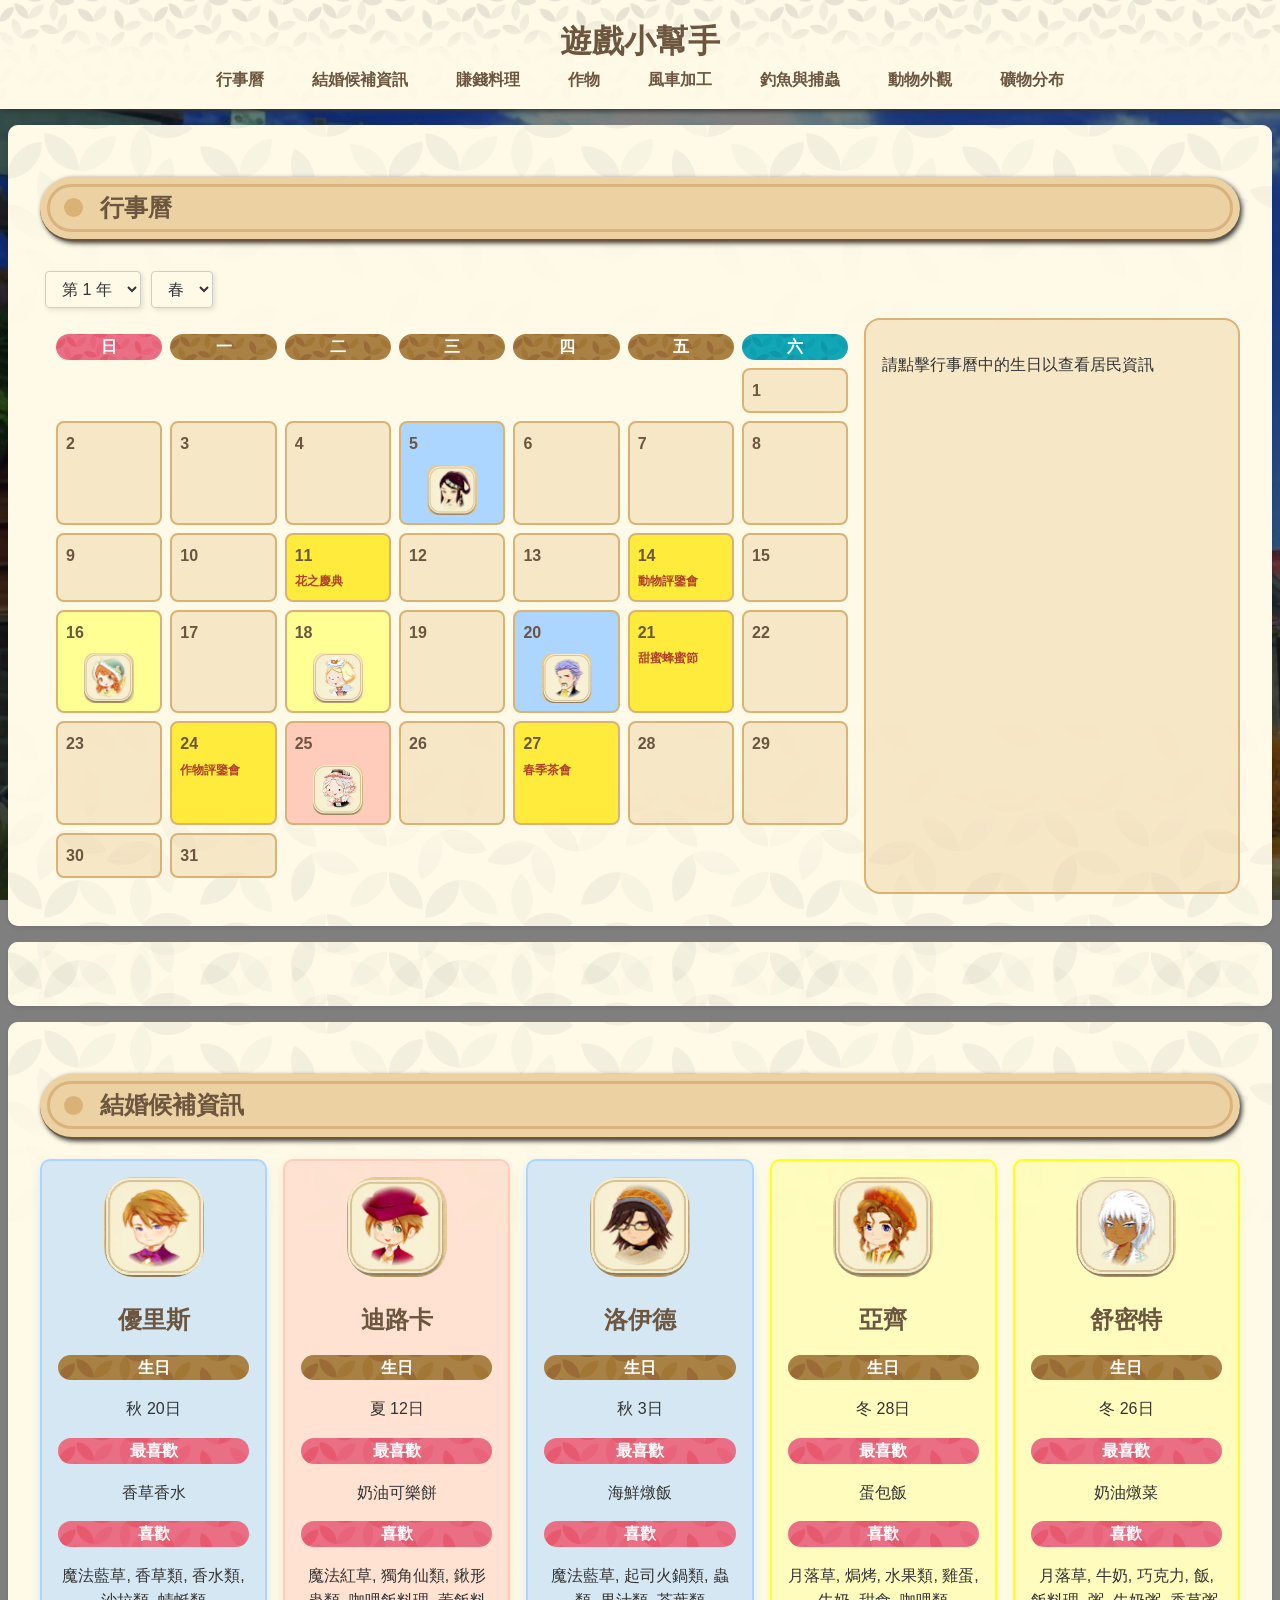
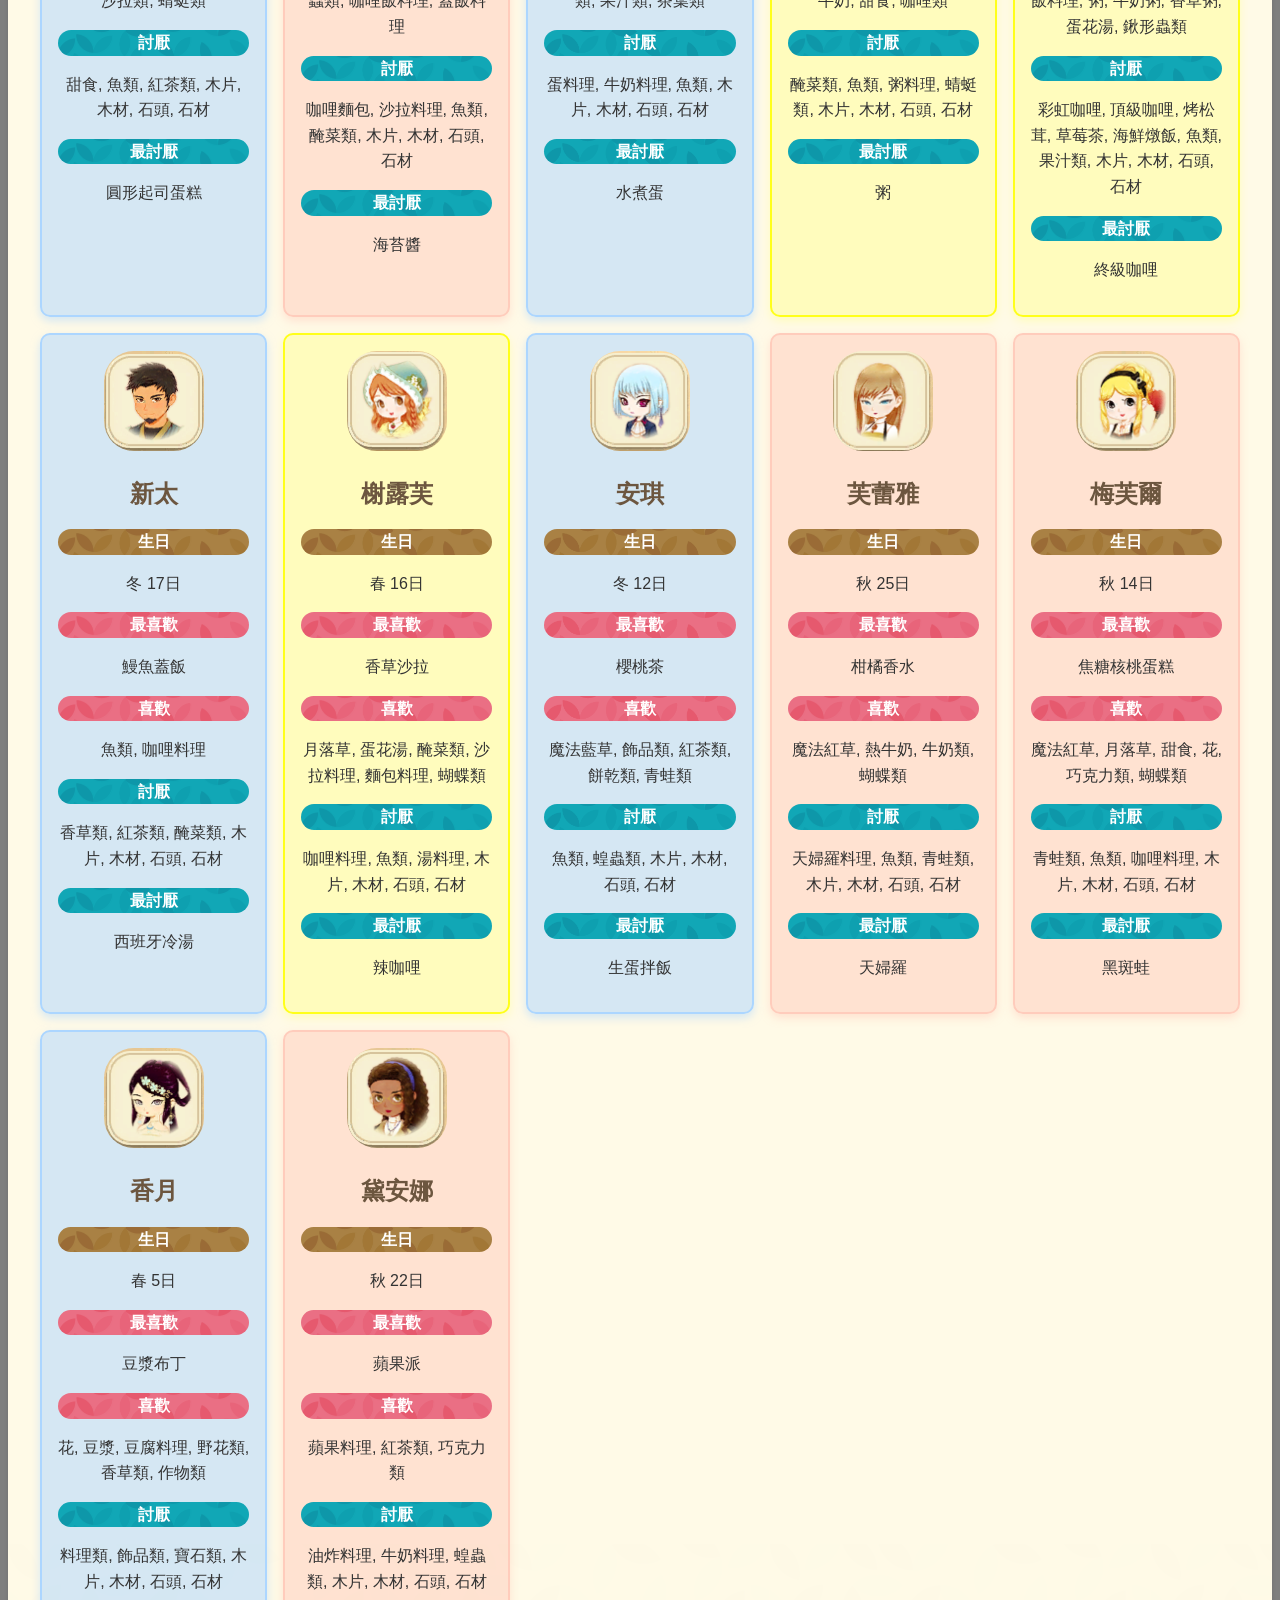
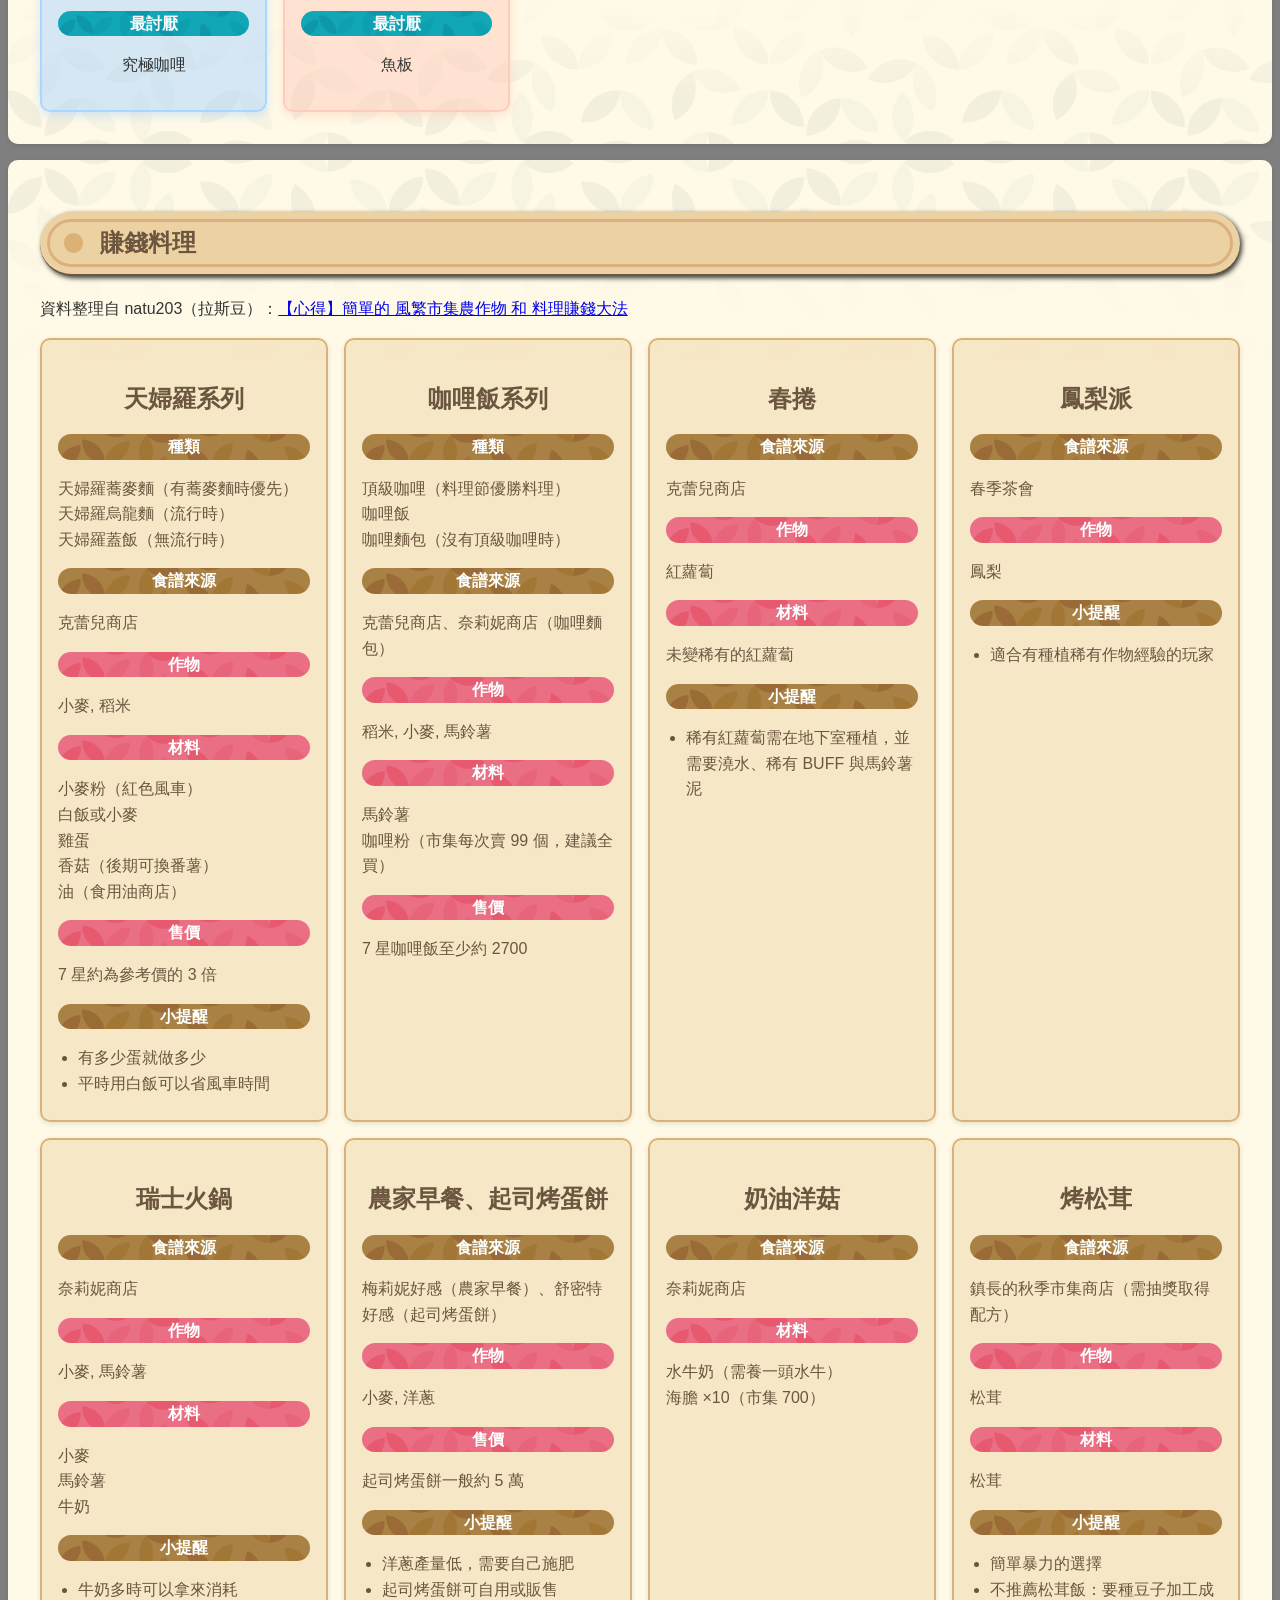
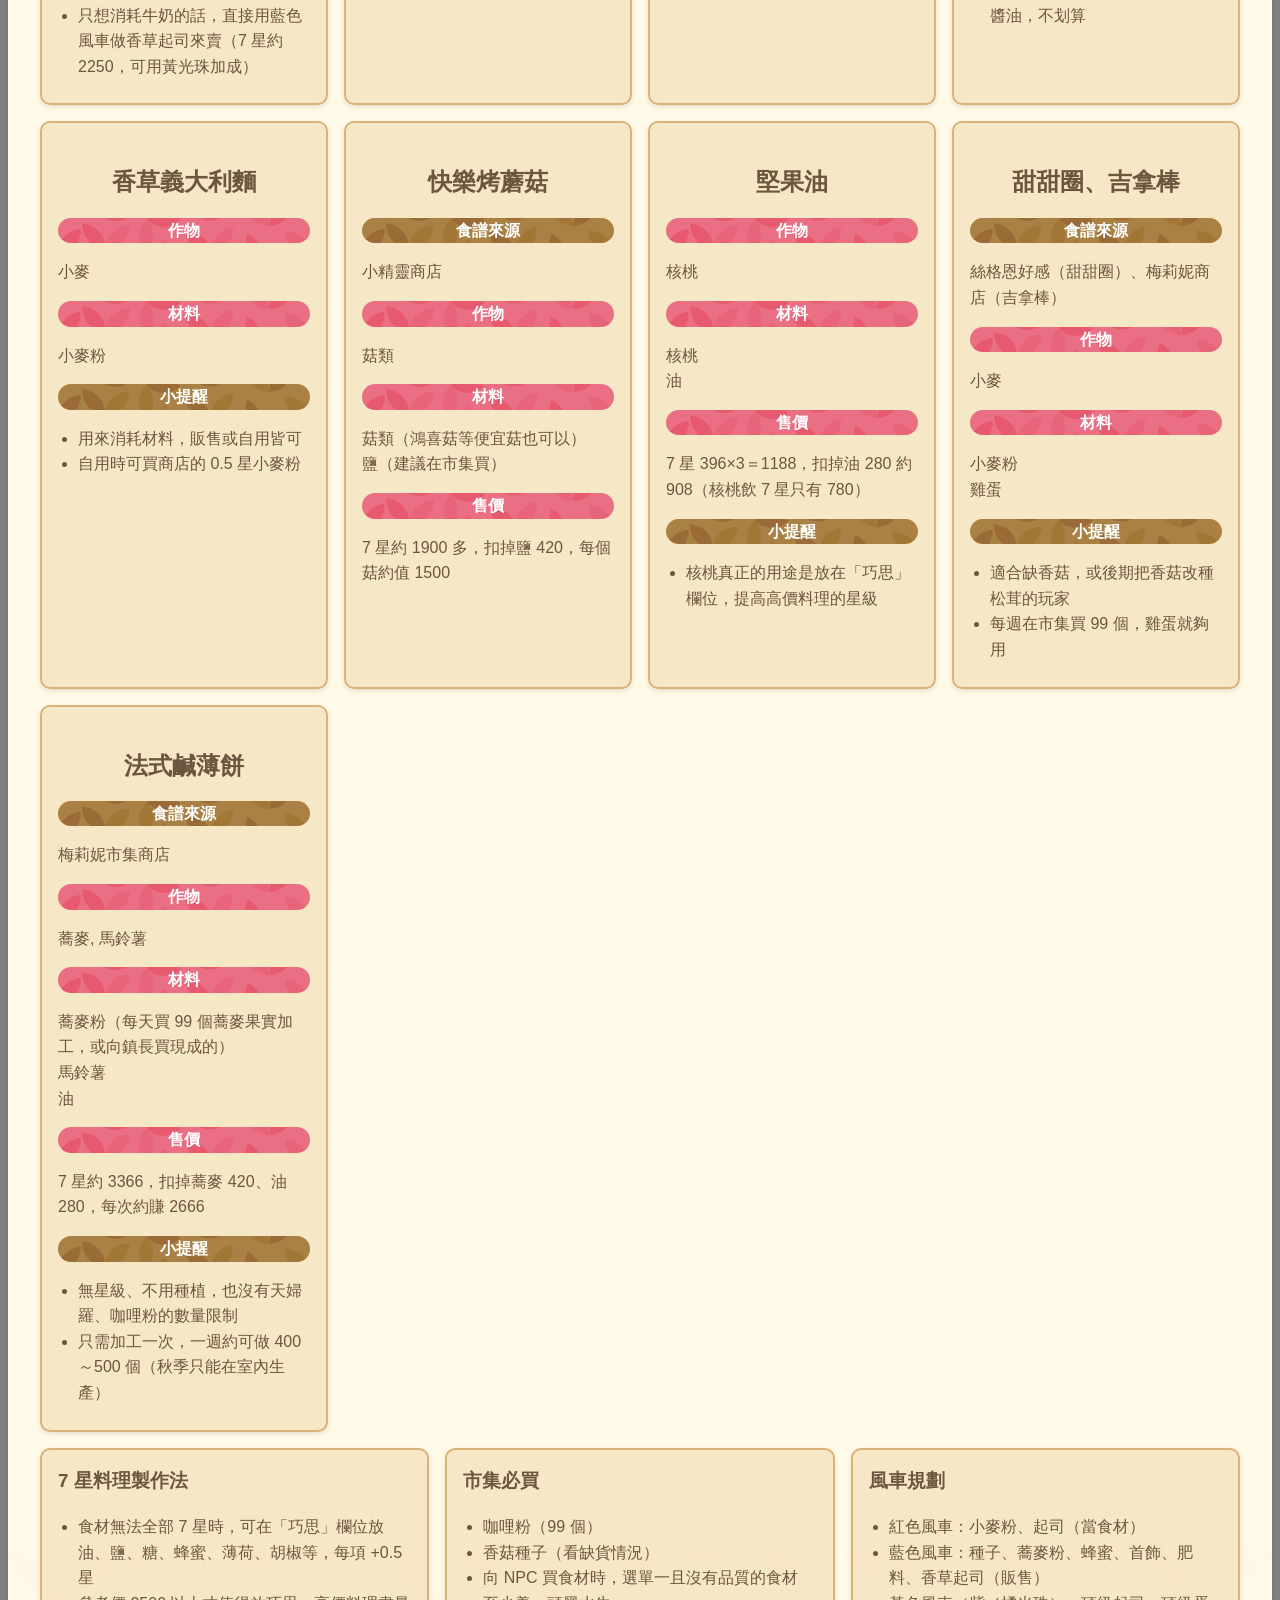
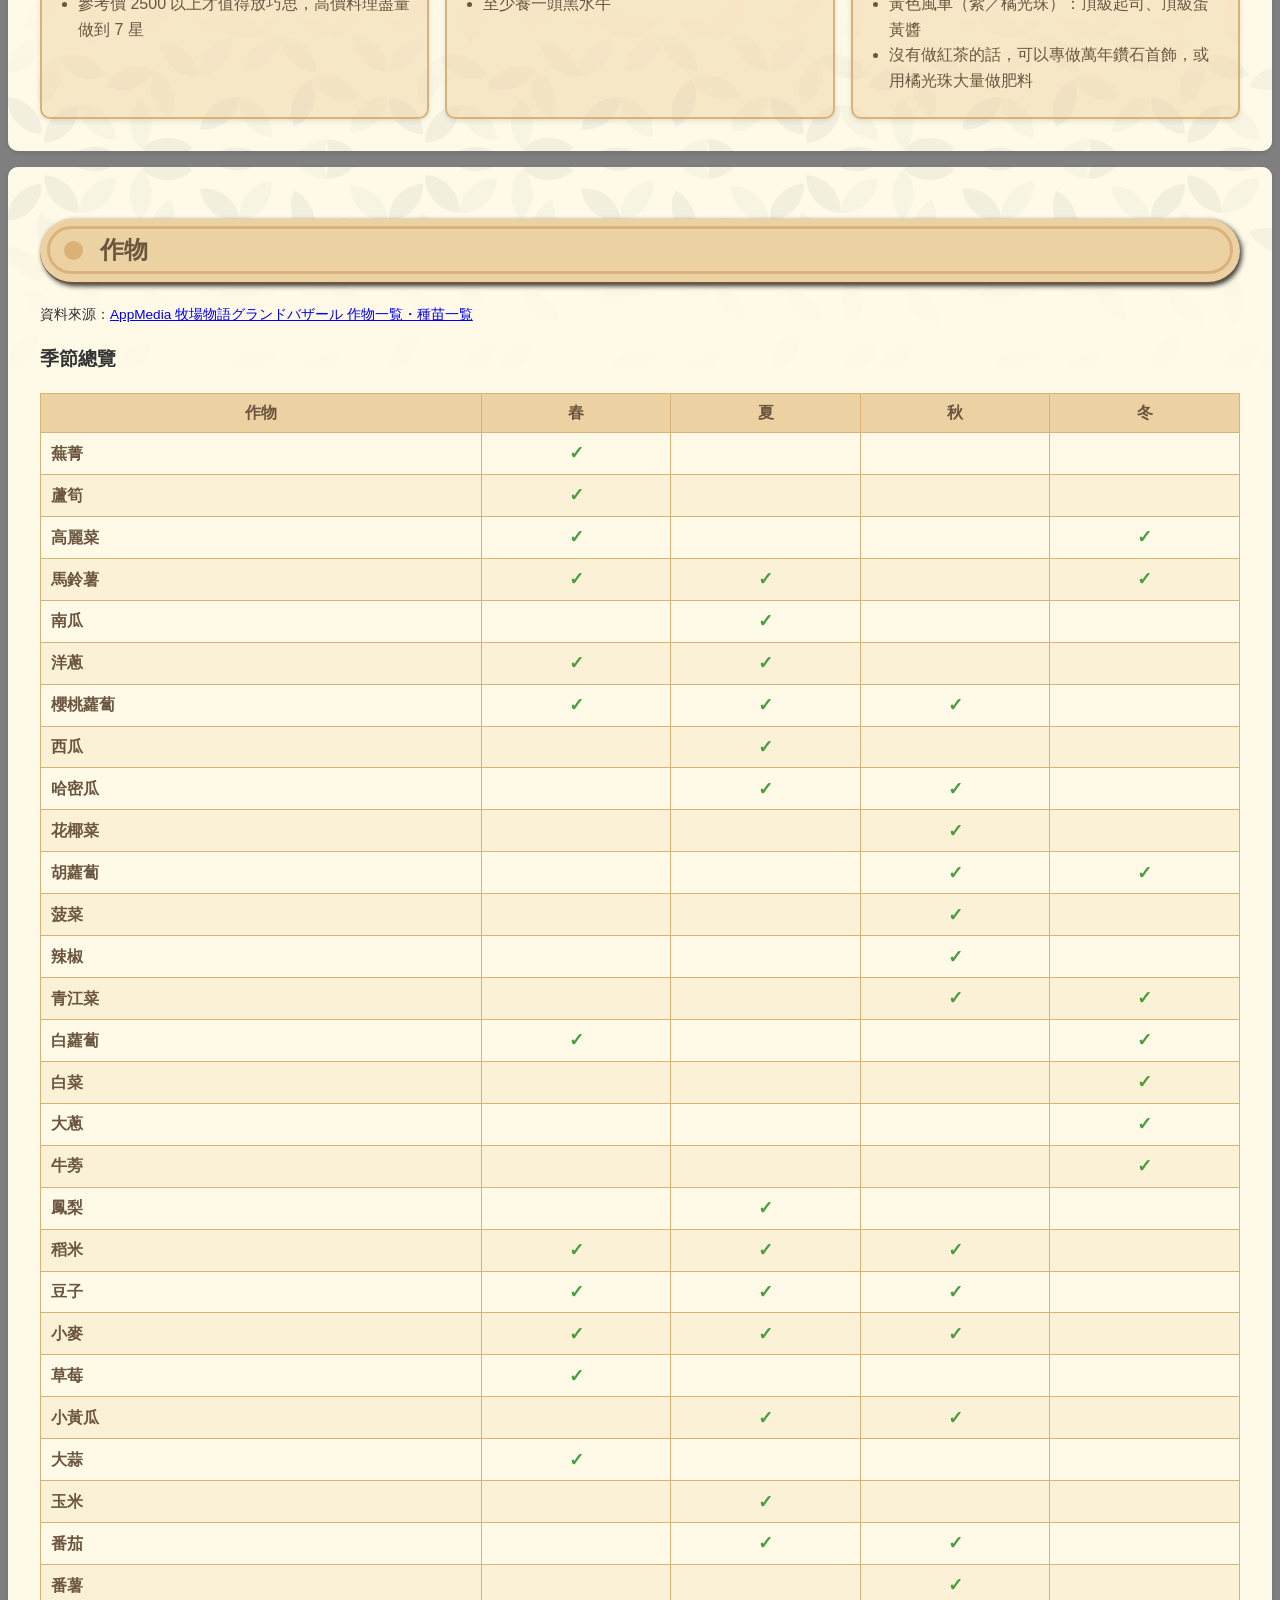
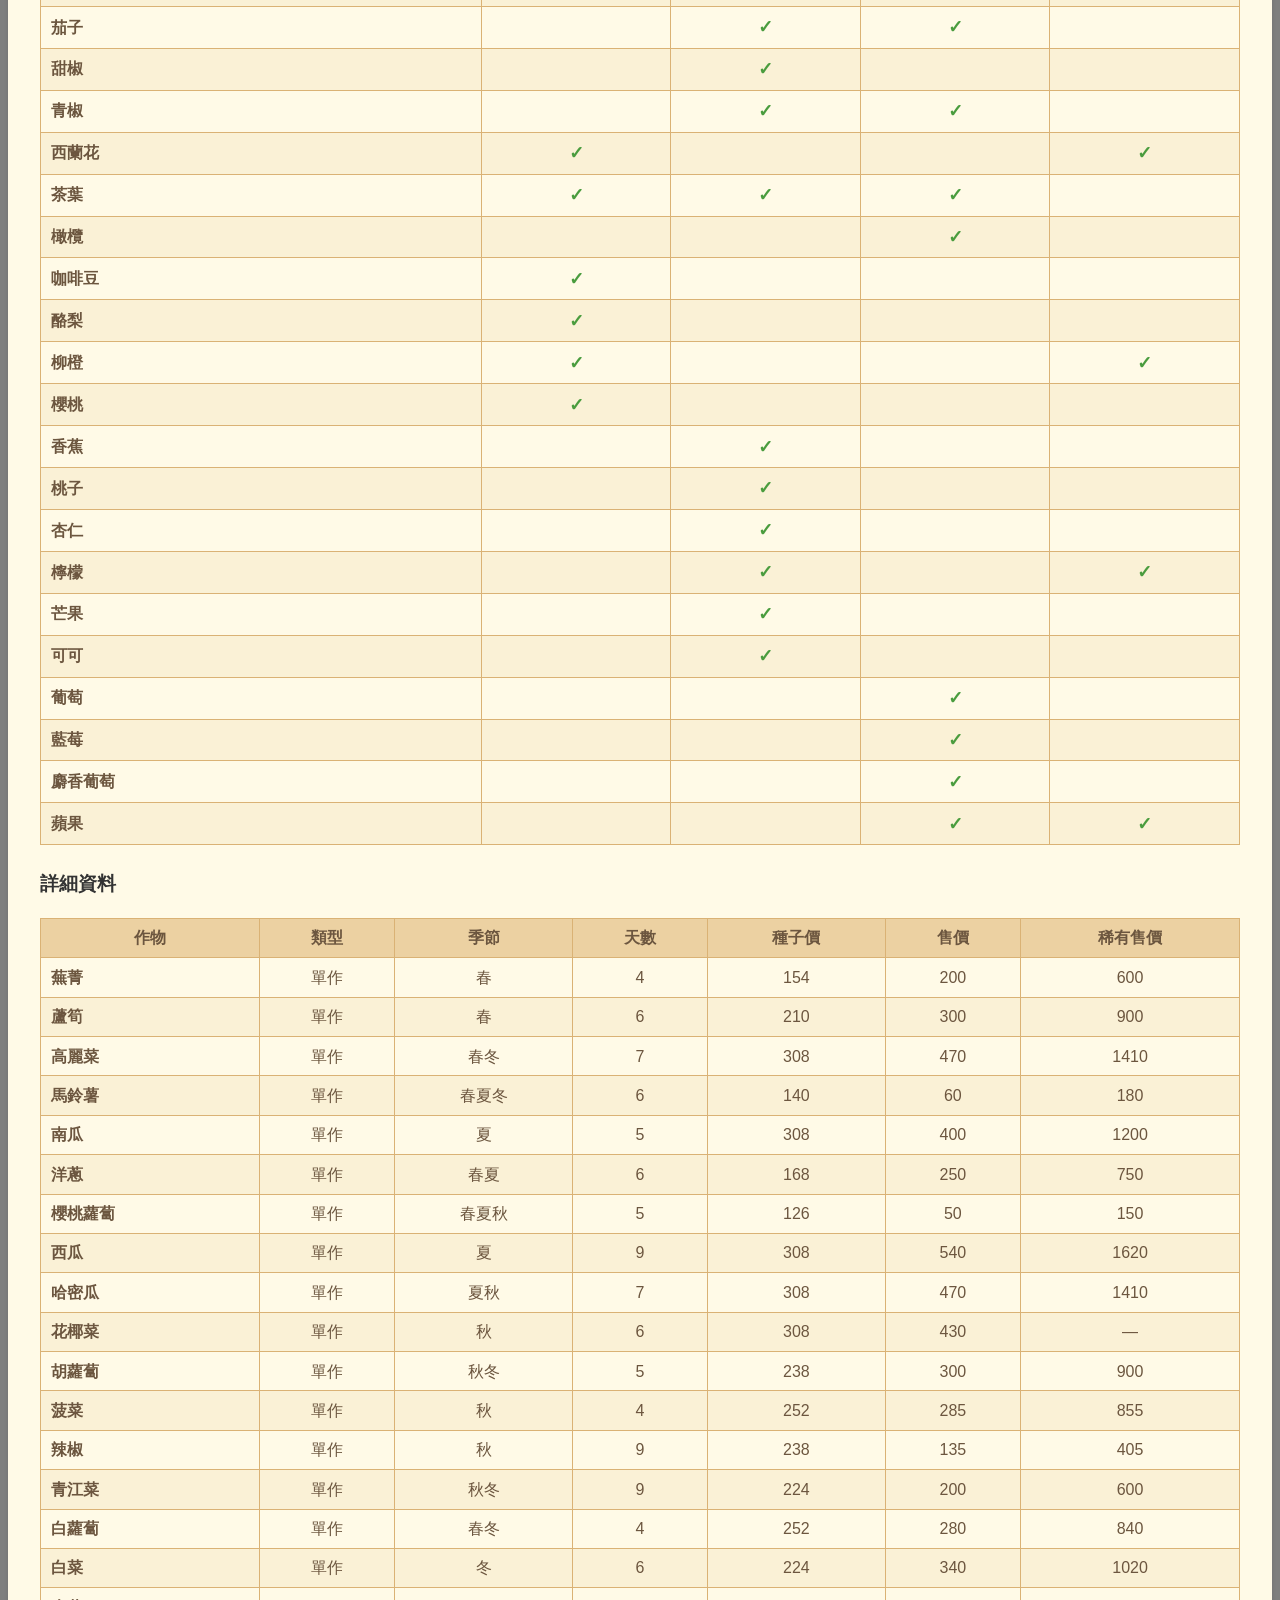
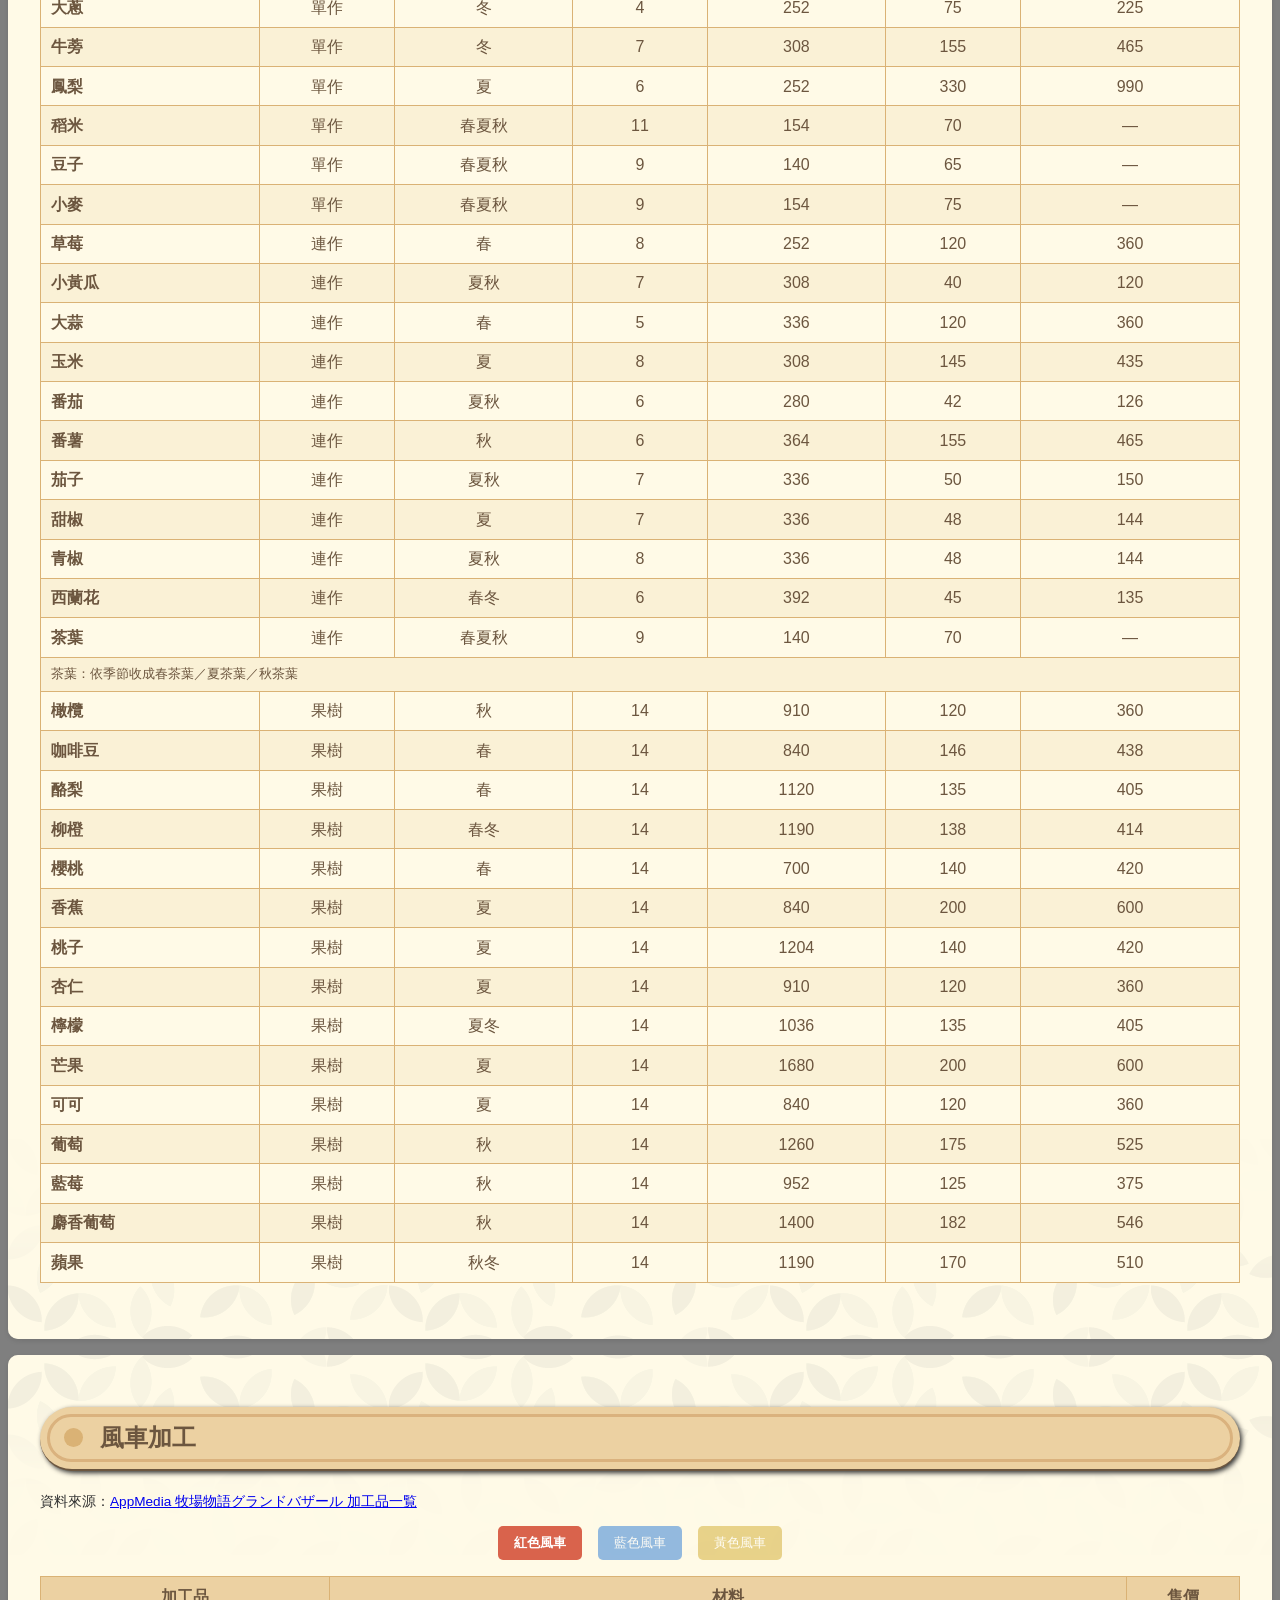
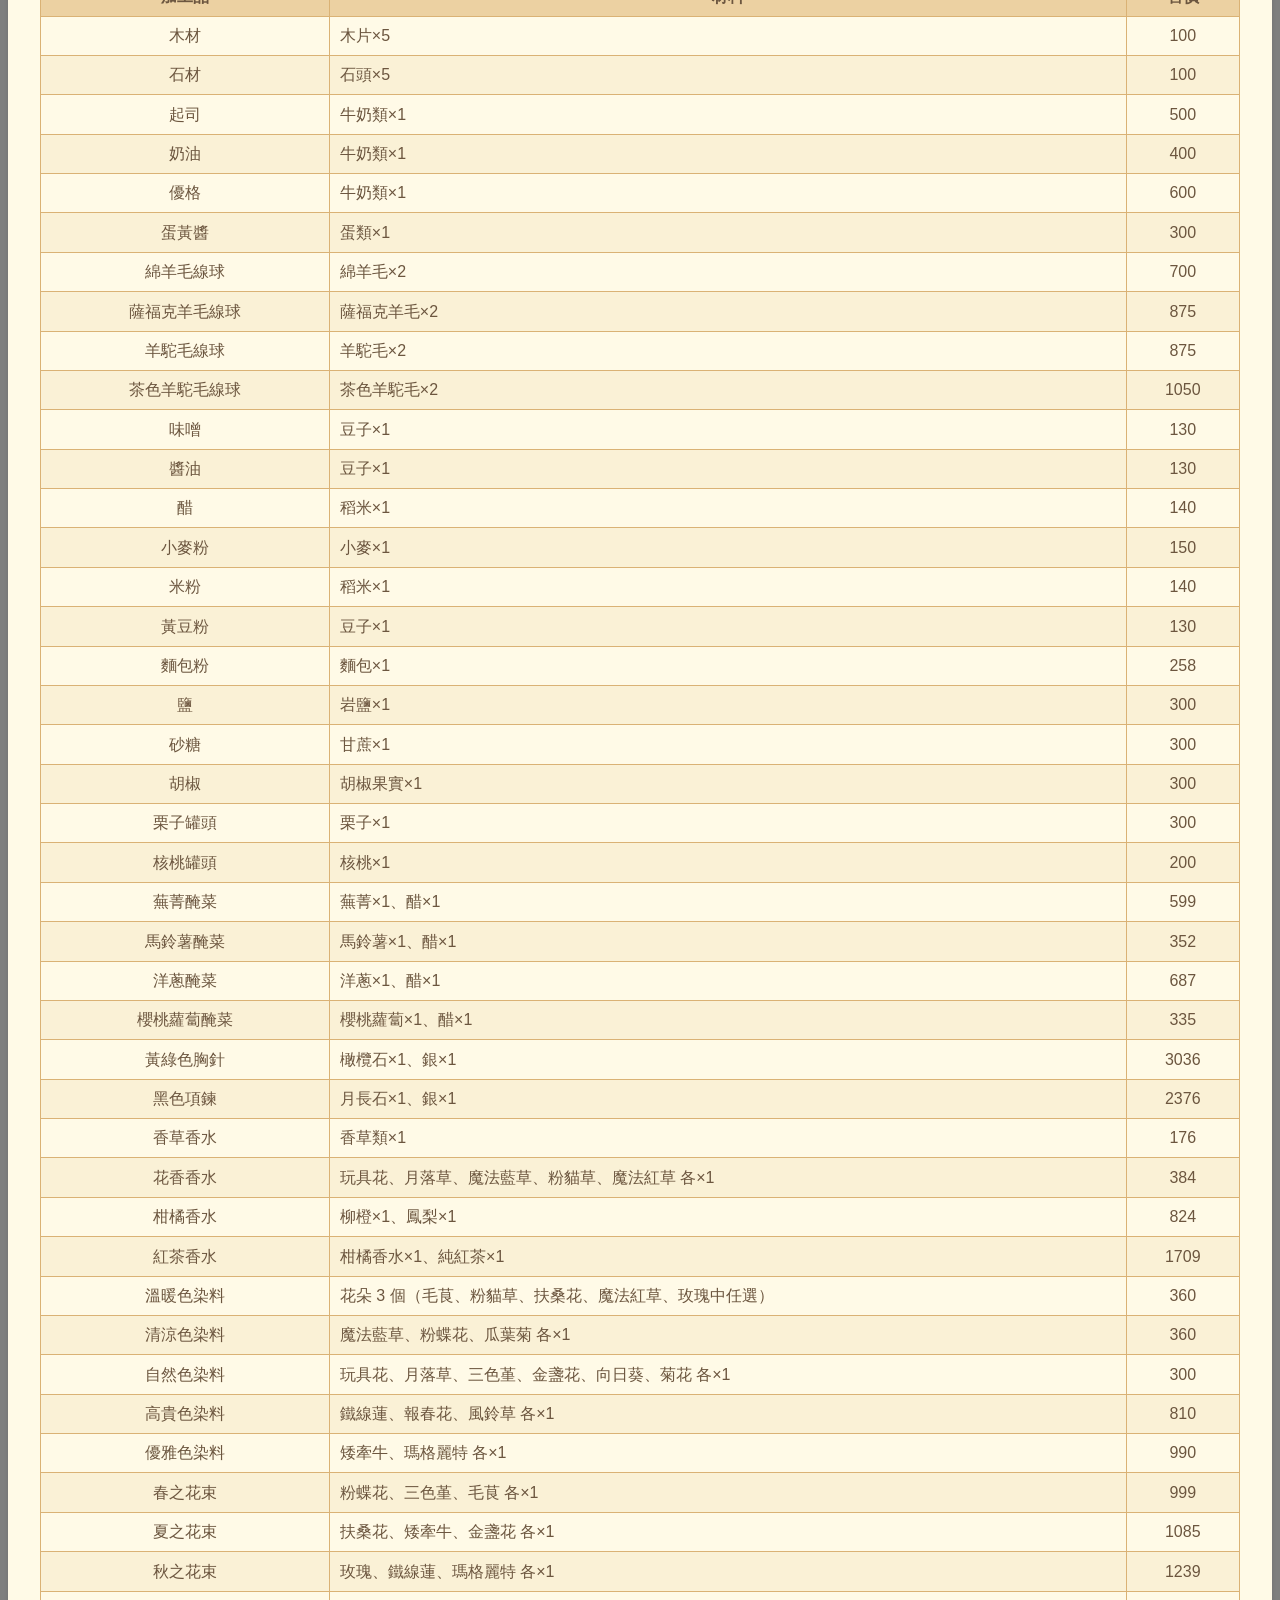
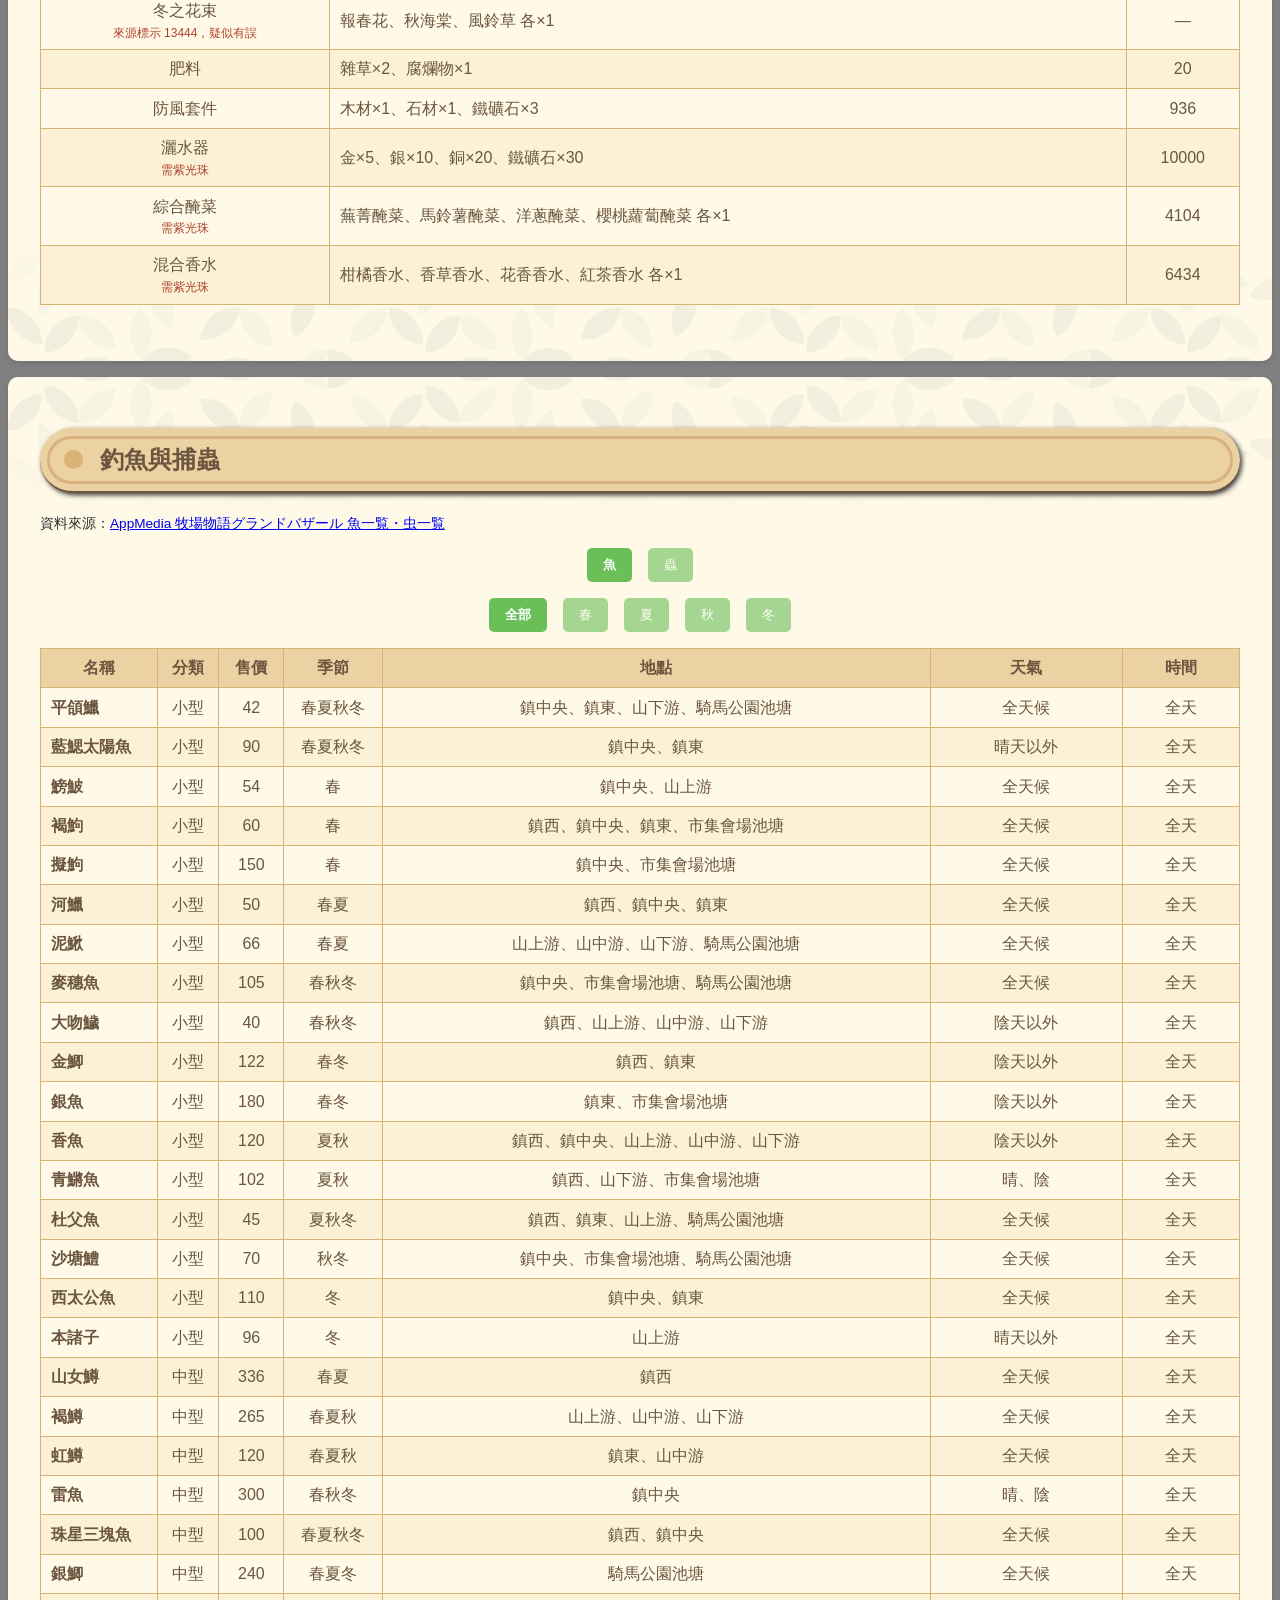
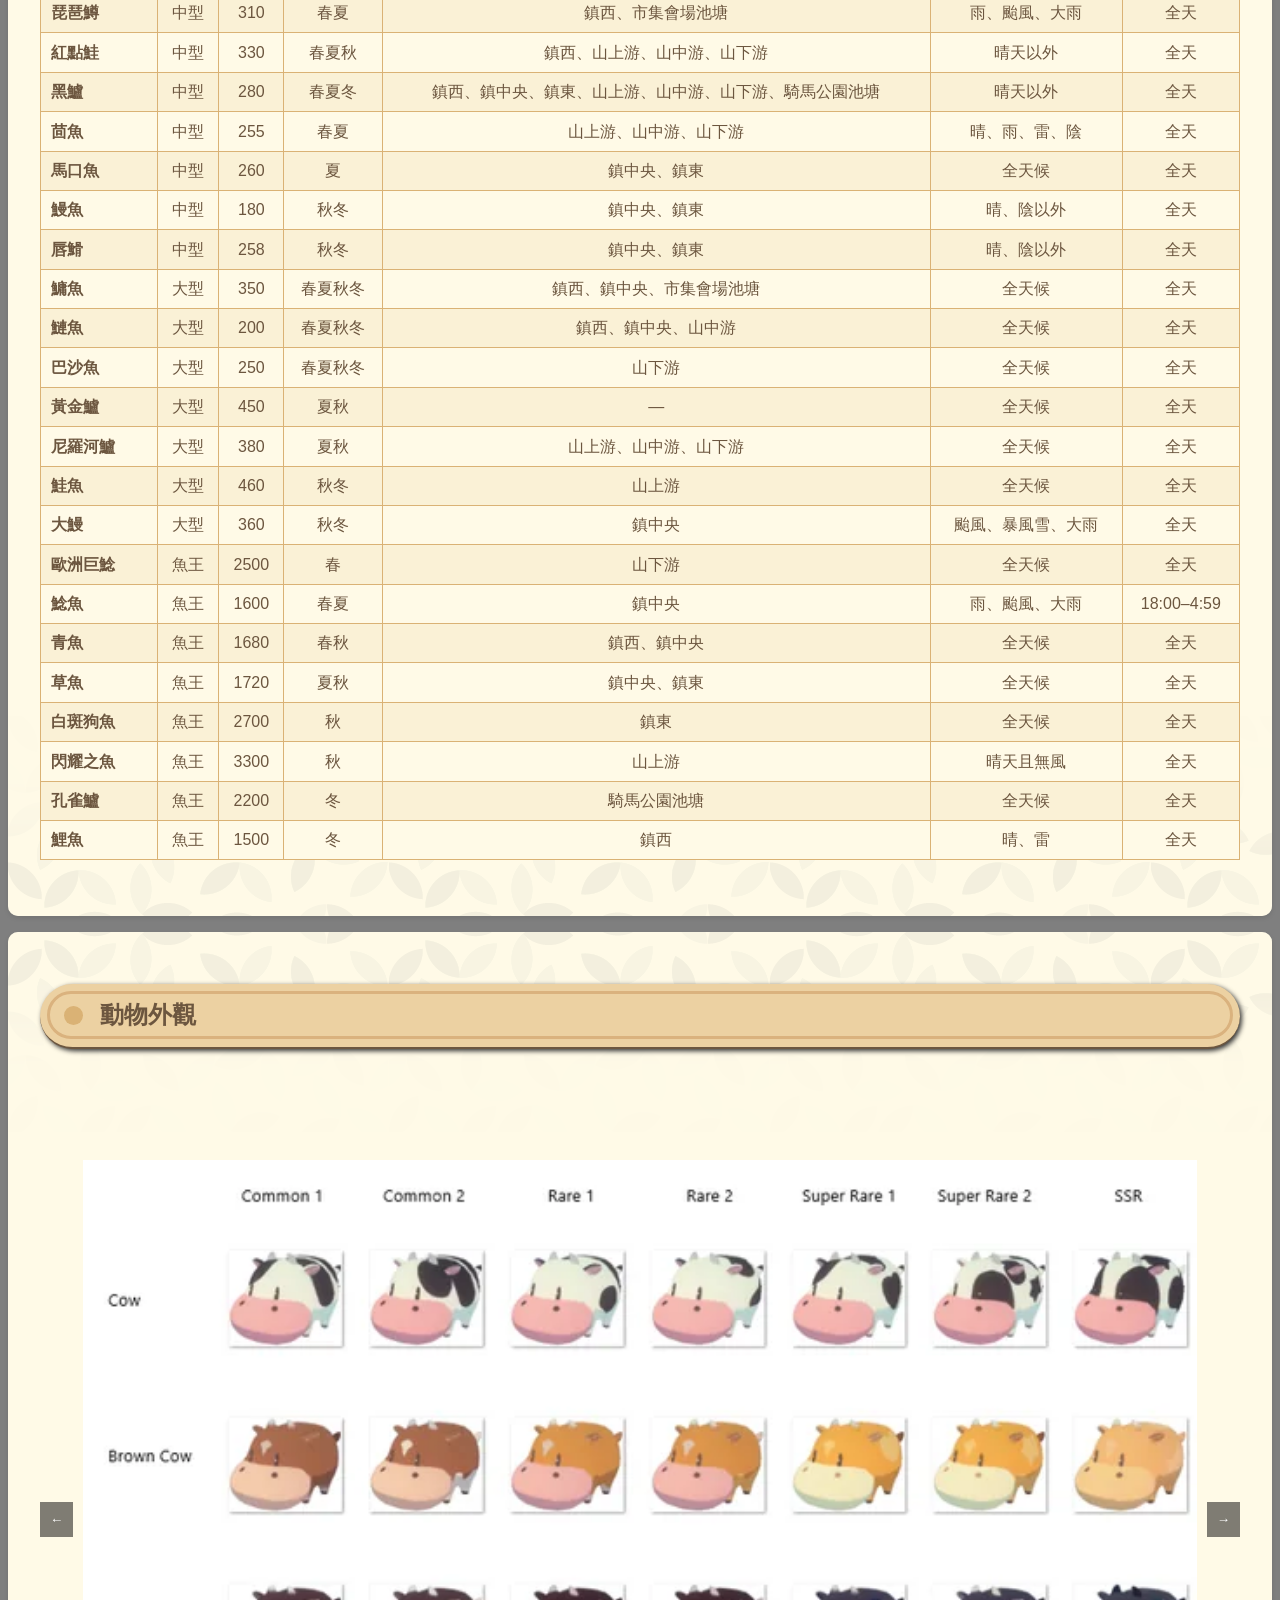
==== index.html @ c2ea420c "新增釣魚與捕蟲頁面 - 魚 45 種、蟲 47 種，列出分類、售價、季節、地點、天氣、時間與出現日限制 - 可切換魚／蟲，並依季節篩選，選擇會記在 localStorage - 蟲的分類對應居民喜好用" ====
<!DOCTYPE html>
<html lang="en">

<head>
    <meta charset="UTF-8">
    <meta name="viewport" content="width=device-width, initial-scale=1.0">
    <title>遊戲小幫手</title>
    <link rel="stylesheet" href="styles.css">
    <link rel="icon" type="image/png" href="images/icon.png">
    <link rel=" apple-touch-icon" href="images/icon.png">
    <link rel="apple-touch-icon" sizes="180x180" href="images/icon.png">
</head>

<body>
    <header>
        <h1>遊戲小幫手</h1>
        <nav>
            <ul>
                <li><a href="#calendar">行事曆</a></li>
                <li><a href="#residents">結婚候補資訊</a></li>
                <li><a href="#cooking">賺錢料理</a></li>
                <li><a href="#crops">作物</a></li>
                <li><a href="#windmill">風車加工</a></li>
                <li><a href="#fishing">釣魚與捕蟲</a></li>
                <li><a href="#animals">動物外觀</a></li>
                <li><a href="#minerals">礦物分布</a></li>
            </ul>
        </nav>
    </header>

    <main>
        <!-- 行事曆 -->
        <section>
            <div class="content" id="calendar">
                <h2>行事曆</h2>
                <div class="calendarCard" id="interactive-calendar">
                    <!-- JavaScript 生成互動式行事曆 -->
                </div>
            </div>
        </section>

        <!-- 礦物分布 -->
        <section>
            <div class="content" id="minerals">
                <h2>礦物分布</h2>
                <p>這裡的圖片來自於 予樂</p>
                <div class="tabs">
                    <button data-season="spring">春季</button>
                    <button data-season="summer">夏季</button>
                    <button data-season="fall">秋季</button>
                    <button data-season="winter">冬季</button>
                </div>
                <div id="mineral-gallery">
                    <img src="images/stone/spring_mountain.png" alt="Spring Mountain">
                    <img src="images/stone/spring_town.png" alt="Spring Town">
                </div>
            </div>
        </section>

        <!-- 結婚候補資訊 -->
        <section>
            <div class="content" id="residents">
                <h2>結婚候補資訊</h2>
                <div id="resident-cards">
                    <!-- JavaScript 生成居民卡片 -->
                </div>
            </div>
        </section>

        <!-- 賺錢料理 -->
        <section>
            <div class="content" id="cooking">
                <h2>賺錢料理</h2>
                <p id="cooking-source"></p>
                <div id="cooking-cards">
                    <!-- JavaScript 生成料理卡片 -->
                </div>
                <div id="cooking-tips">
                    <!-- JavaScript 生成製作建議 -->
                </div>
            </div>
        </section>

        <!-- 作物 -->
        <section>
            <div class="content" id="crops">
                <h2>作物</h2>
                <p class="data-source" id="crops-source"></p>
                <h3>季節總覽</h3>
                <div class="table-wrapper">
                    <table class="data-table" id="crops-overview">
                        <!-- JavaScript 生成季節總覽表 -->
                    </table>
                </div>
                <h3>詳細資料</h3>
                <div class="table-wrapper">
                    <table class="data-table" id="crops-detail">
                        <!-- JavaScript 生成作物詳細資料 -->
                    </table>
                </div>
            </div>
        </section>

        <!-- 風車加工 -->
        <section>
            <div class="content" id="windmill">
                <h2>風車加工</h2>
                <p class="data-source" id="windmill-source"></p>
                <div class="tabs" id="windmill-tabs">
                    <!-- JavaScript 生成風車切換按鈕 -->
                </div>
                <div class="table-wrapper">
                    <table class="data-table" id="windmill-table">
                        <!-- JavaScript 生成風車加工表 -->
                    </table>
                </div>
            </div>
        </section>

        <!-- 釣魚與捕蟲 -->
        <section>
            <div class="content" id="fishing">
                <h2>釣魚與捕蟲</h2>
                <p class="data-source" id="fishing-source"></p>
                <div class="tabs" id="fishing-type-tabs">
                    <button data-type="fish">魚</button>
                    <button data-type="bugs">蟲</button>
                </div>
                <div class="tabs" id="fishing-season-tabs">
                    <button data-season="">全部</button>
                    <button data-season="春">春</button>
                    <button data-season="夏">夏</button>
                    <button data-season="秋">秋</button>
                    <button data-season="冬">冬</button>
                </div>
                <div class="table-wrapper">
                    <table class="data-table" id="fishing-table">
                        <!-- JavaScript 生成魚／蟲列表 -->
                    </table>
                </div>
            </div>
        </section>

        <!-- 動物外觀 -->
        <section>
            <div class="content" id="animals">
                <h2>動物外觀</h2>

                <div class="animal-gallery-container">
                    <button class="scroll-btn left">←</button>
                    <div class="animal-gallery">
                        <img src="images/animals/animal01.png" alt="Animal 1" />
                        <img src="images/animals/animal02.png" alt="Animal 2" />
                        <img src="images/animals/animal03.png" alt="Animal 3" />
                    </div>
                    <button class="scroll-btn right">→</button>
                </div>
            </div>
        </section>


    </main>

    <footer>
        <p>© 2025 牧場物語 風之市集</p>
    </footer>

    <script src="scripts.js"></script>
</body>

</html>
---- styles.css ----
/* 基本樣式 */
body {
  font-family: "Arial", sans-serif;
  margin: 0;
  padding: 0;
  background: url("images/background/backgroud.jpg") no-repeat center center
    fixed;
  background-size: cover;
  position: relative;
  color: #333;
  line-height: 1.6;
}

body::before {
  content: "";
  position: absolute;
  top: 0;
  left: 0;
  width: 100%;
  height: 100%;
  background-color: rgba(0, 0, 0, 0.5); /* Semi-transparent black overlay */
  z-index: -1;
}

header {
  position: sticky;
  top: 0;
  background-color: #ecd1a2;
  color: #fff;
  padding: 1rem 0;
  text-align: center;
  box-shadow: 0 2px 5px rgba(0, 0, 0, 0.1);
  z-index: 1000;
  box-shadow: #333 2px 2px 5px;
  background-image: url("images/background/section_background.png");
  background-size: contain;
}

header h1 {
  margin: 0;
  font-size: 2rem;
  color: #6c563f;
}

nav ul {
  list-style: none;
  padding: 0;
  margin: 0;
  display: flex;
  justify-content: center;
  gap: 1rem;
}

nav ul li {
  display: inline;
}

nav ul li a {
  color: #6c563f;
  text-decoration: none;
  font-weight: bold;
  padding: 0.5rem 1rem;
  border-radius: 5px;
  transition: background-color 0.3s;
}

nav ul li a:hover {
  color: #fff;
  background-color: #6c563f;
}

/* 分頁樣式 */
main section {
  position: relative;
  padding: 2rem;
  margin: 1rem auto;
  max-width: 1200px;
  border-radius: 10px;
  background-color: #fffae7;
  box-shadow: 0 2px 5px rgba(0, 0, 0, 0.1);
  overflow: hidden;
}

main section::before,
main section::after {
  top: 0;
  left: 0;
  z-index: 0;
  height: 200px;
  width: 100%;
  content: "";
  position: absolute;
  background-image: url(images/background/section_background.png);
  background-repeat: repeat-x;
  opacity: 0.5;
}

main section::after {
  bottom: 0;
  top: auto;
  transform: scaleY(-1);
}

.content {
  position: relative;
  z-index: 20;
}

h2 {
  position: relative;
  color: #6c563f;
  border-bottom: 2px solid #6c563f;
  background-color: #ecd1a2;
  border-radius: 5em;
  padding: 0.3em 1em;
  padding-left: 2.5em;
  line-height: 2em;
  box-shadow: #333 2px 2px 5px;
}

h2::before {
  content: " ";
  position: absolute;
  top: 0.9em;
  left: 1em;
  width: 0.8em;
  height: 0.8em;
  border-radius: 50%;
  background-color: #dab275;
}

h2::after {
  top: 0.3em;
  left: 0.3em;
  bottom: 0.3em;
  right: 0.3em;
  content: "";
  position: absolute;
  border: 3px solid #dab27e;
  border-radius: 2em;
}

/* 行事曆 */
#interactive-calendar {
  flex-grow: 1;
  overflow-x: auto; /* 啟用水平滾動 */
  display: grid;
  gap: 0.5rem;
}

/* 響應式設計：針對小螢幕 */
@media (max-width: 768px) {
  #interactive-calendar {
    grid-template-columns: repeat(3, 1fr); /* 每列3天 */
  }

  #interactive-calendar div {
    min-width: 80px; /* 縮小單元格寬度 */
    font-size: 0.8rem; /* 縮小字體大小 */
  }

  nav ul {
    gap: 0rem;
  }
}

/* 行事曆與資訊區塊的佈局 */
#calendar-info-wrapper {
  display: flex;
  flex-direction: column;
}

@media (min-width: 768px) {
  #calendar-info-wrapper {
    flex-direction: row;
  }

  #interactive-calendar {
    width: 70%;
  }

  #info-container {
    width: 30%;
  }
}

#interactive-calendar {
  padding: 1rem;
}

#info-container {
  border-radius: 1rem;
  border: 2px solid #dab275;
  padding: 1rem;
  background-color: #ecd1a277;
}

/* 居民資訊卡片 */
#resident-cards {
  display: grid;
  grid-template-columns: repeat(auto-fit, minmax(200px, 1fr));
  gap: 1rem;
  margin-top: 1rem;
}

.resident-card {
  background: #fff;
  border: 1px solid #ddd;
  border-radius: 10px;
  padding: 1rem;
  text-align: center;
  box-shadow: 0 2px 5px rgba(0, 0, 0, 0.1);
}

.resident-card img {
  border-radius: 50%;
  margin-bottom: 1rem;
}

/* 根據居民喜歡的顏色設置卡片背景色，透明度50% */
.resident-card[data-color="Blue"] {
  background-color: rgba(172, 214, 255, 0.5);
}

.resident-card[data-color="Red"] {
  background-color: rgba(255, 204, 188, 0.5);
}

.resident-card[data-color="Yellow"] {
  background-color: rgba(255, 255, 147, 0.5);
}

/* 根據居民喜歡的顏色裝飾卡片 */
.resident-card[data-color="Blue"] {
  border: 2px solid #acd6ff;
  box-shadow: 0 4px 8px rgba(172, 214, 255, 0.5);
}

.resident-card[data-color="Red"] {
  border: 2px solid #ffccbc;
  box-shadow: 0 4px 8px rgba(255, 204, 188, 0.5);
}

.resident-card[data-color="Yellow"] {
  border: 2px solid #ffff1a;
  box-shadow: 0 4px 8px rgba(255, 255, 147, 0.5);
}

/* 賺錢料理 */
#cooking-cards,
#cooking-tips {
  display: grid;
  grid-template-columns: repeat(auto-fit, minmax(240px, 1fr));
  gap: 1rem;
  margin-top: 1rem;
}

.cooking-card,
.cooking-tip {
  background-color: #ecd1a277;
  border: 2px solid #dab275;
  border-radius: 10px;
  padding: 1rem;
  color: #6c563f;
  box-shadow: 0 2px 5px rgba(0, 0, 0, 0.1);
}

.cooking-card ul,
.cooking-tip ul {
  text-align: left;
  padding-left: 1.25rem;
  margin: 0.5rem 0;
}

.cooking-tip h3 {
  margin-top: 0;
}

/* 作物與風車加工表格 */
.data-source {
  font-size: 0.85rem;
}

.table-wrapper {
  overflow-x: auto; /* 手機上表格可左右滑動 */
  margin-bottom: 1.5rem;
}

.data-table {
  width: 100%;
  border-collapse: collapse;
  color: #6c563f;
  background-color: #fffae7;
}

.data-table th,
.data-table td {
  border: 1px solid #dab275;
  padding: 0.4rem 0.6rem;
  text-align: center;
  white-space: nowrap;
}

.data-table th {
  background-color: #ecd1a2;
  position: sticky;
  top: 0;
}

.data-table tbody tr:nth-child(even) {
  background-color: #ecd1a240;
}

.data-table .crop-label {
  text-align: left;
  font-weight: bold;
}

.crop-image {
  width: 32px;
  height: 32px;
  vertical-align: middle;
  margin-right: 0.4rem;
}

.season-yes {
  color: #4a9c3e;
  font-weight: bold;
  font-size: 1.1rem;
}

.note-row td {
  text-align: left;
  font-size: 0.8rem;
}

#windmill-table td:nth-child(2) {
  text-align: left;
  white-space: normal; /* 材料欄位可換行 */
}

.item-note {
  display: block;
  font-size: 0.75rem;
  color: #b0412b;
}

#windmill-tabs button[data-color="red"] {
  background: #d9634c;
}

#windmill-tabs button[data-color="blue"] {
  background: #4c8fd9;
}

#windmill-tabs button[data-color="yellow"] {
  background: #d9b84c;
}

#windmill-tabs button {
  opacity: 0.6;
}

#windmill-tabs button.active {
  opacity: 1;
  font-weight: bold;
}

/* 釣魚與捕蟲 */
#fishing-type-tabs button,
#fishing-season-tabs button {
  opacity: 0.6;
}

#fishing-type-tabs button.active,
#fishing-season-tabs button.active {
  opacity: 1;
  font-weight: bold;
}

#fishing-table td:nth-child(5) {
  white-space: normal; /* 地點欄位可換行 */
  min-width: 10rem;
}

/* 動物外觀 */
.image-gallery {
  display: grid;
  grid-template-columns: repeat(auto-fit, minmax(150px, 1fr));
  gap: 1rem;
}

.image-gallery img {
  width: 100%;
  border-radius: 10px;
  box-shadow: 0 2px 5px rgba(0, 0, 0, 0.1);
}

/* 礦物分布 */
.tabs {
  display: flex;
  justify-content: center;
  gap: 1rem;
  margin-bottom: 1rem;
}

.tabs button {
  background: #6bbf59;
  color: #fff;
  border: none;
  padding: 0.5rem 1rem;
  border-radius: 5px;
  cursor: pointer;
  transition: background-color 0.3s;
}

.tabs button:hover {
  background: #4a9c3e;
}

#mineral-gallery {
  display: flex;
  flex-direction: column;
  align-items: center;
  gap: 1rem;
}

#mineral-gallery img {
  max-width: 100%;
  height: auto;
  border-radius: 10px;
  box-shadow: 0 2px 5px rgba(0, 0, 0, 0.1);
}

.animal-gallery-container {
  position: relative;
  display: flex;
  align-items: center;
}

.scroll-btn {
  background-color: rgba(0, 0, 0, 0.5);
  color: white;
  border: none;
  cursor: pointer;
  padding: 10px;
  z-index: 10;
}

.animal-gallery {
  display: flex;
  overflow-x: auto;
  scroll-snap-type: x mandatory;
  gap: 10px;
  padding: 10px;
  scroll-behavior: smooth; /* 平滑滾動效果 */
}

.animal-gallery img {
  scroll-snap-align: center;
  max-width: 100%;
  height: auto;
  object-fit: contain; /* 確保圖片等比例縮放 */
  border-radius: 10px;
}

/* 限制畫面上每次只顯示一張圖片 */
.animal-gallery {
  display: flex;
  overflow-x: auto;
  scroll-snap-type: x mandatory;
  gap: 10px;
  padding: 10px;
  scroll-behavior: smooth; /* 平滑滾動效果 */
}

.animal-gallery img {
  flex: 0 0 100%; /* 每次只顯示一張圖片 */
}

/* Footer */
footer {
  text-align: center;
  padding: 1rem;
  background: #6bbf59;
  color: #fff;
  margin-top: 2rem;
}

.weekday-cell,
.favorite,
.like,
.dislike,
.normal {
  border-radius: 10em;
  background-size: cover;
  text-align: center;
  font-weight: bold;
  color: #fff;
}

.favorite,
.like {
  background-image: url("images/background/sunday_background.png");
}

.dislike {
  background-image: url("images/background/saturday_background.png");
}

.normal {
  background-image: url("images/background/normal_background.png");
}

.dateCell {
  padding: 0.5rem;
  text-align: left;
  border: 2px solid #dab275;
  border-radius: 0.5rem;
  color: #6c563f;
  font-weight: bold;
  background-color: #ecd1a277;
}

.festival-label {
  display: block;
  margin-top: 0.25rem;
  font-size: 0.75rem;
  color: #b0412b;
}

.event-name {
  font-size: 1.5rem;
  font-weight: bold;
  text-align: center;
  margin-bottom: 1rem;
  color: #6c563f;
}

/* Style for year and season dropdowns in the calendar section */
#calendar select {
  padding: 8px 12px;
  margin: 10px 5px;
  border: 1px solid #ccc;
  border-radius: 4px;
  background-color: #fffae7;
  font-size: 16px;
  color: #333;
  box-shadow: 2px 2px 5px rgba(0, 0, 0, 0.1);
  transition: all 0.3s ease;
}

#calendar select:hover {
  border-color: #999;
  box-shadow: 2px 2px 8px rgba(0, 0, 0, 0.2);
}

#calendar select:focus {
  outline: none;
  border-color: #666;
  box-shadow: 2px 2px 10px rgba(0, 0, 0, 0.3);
}
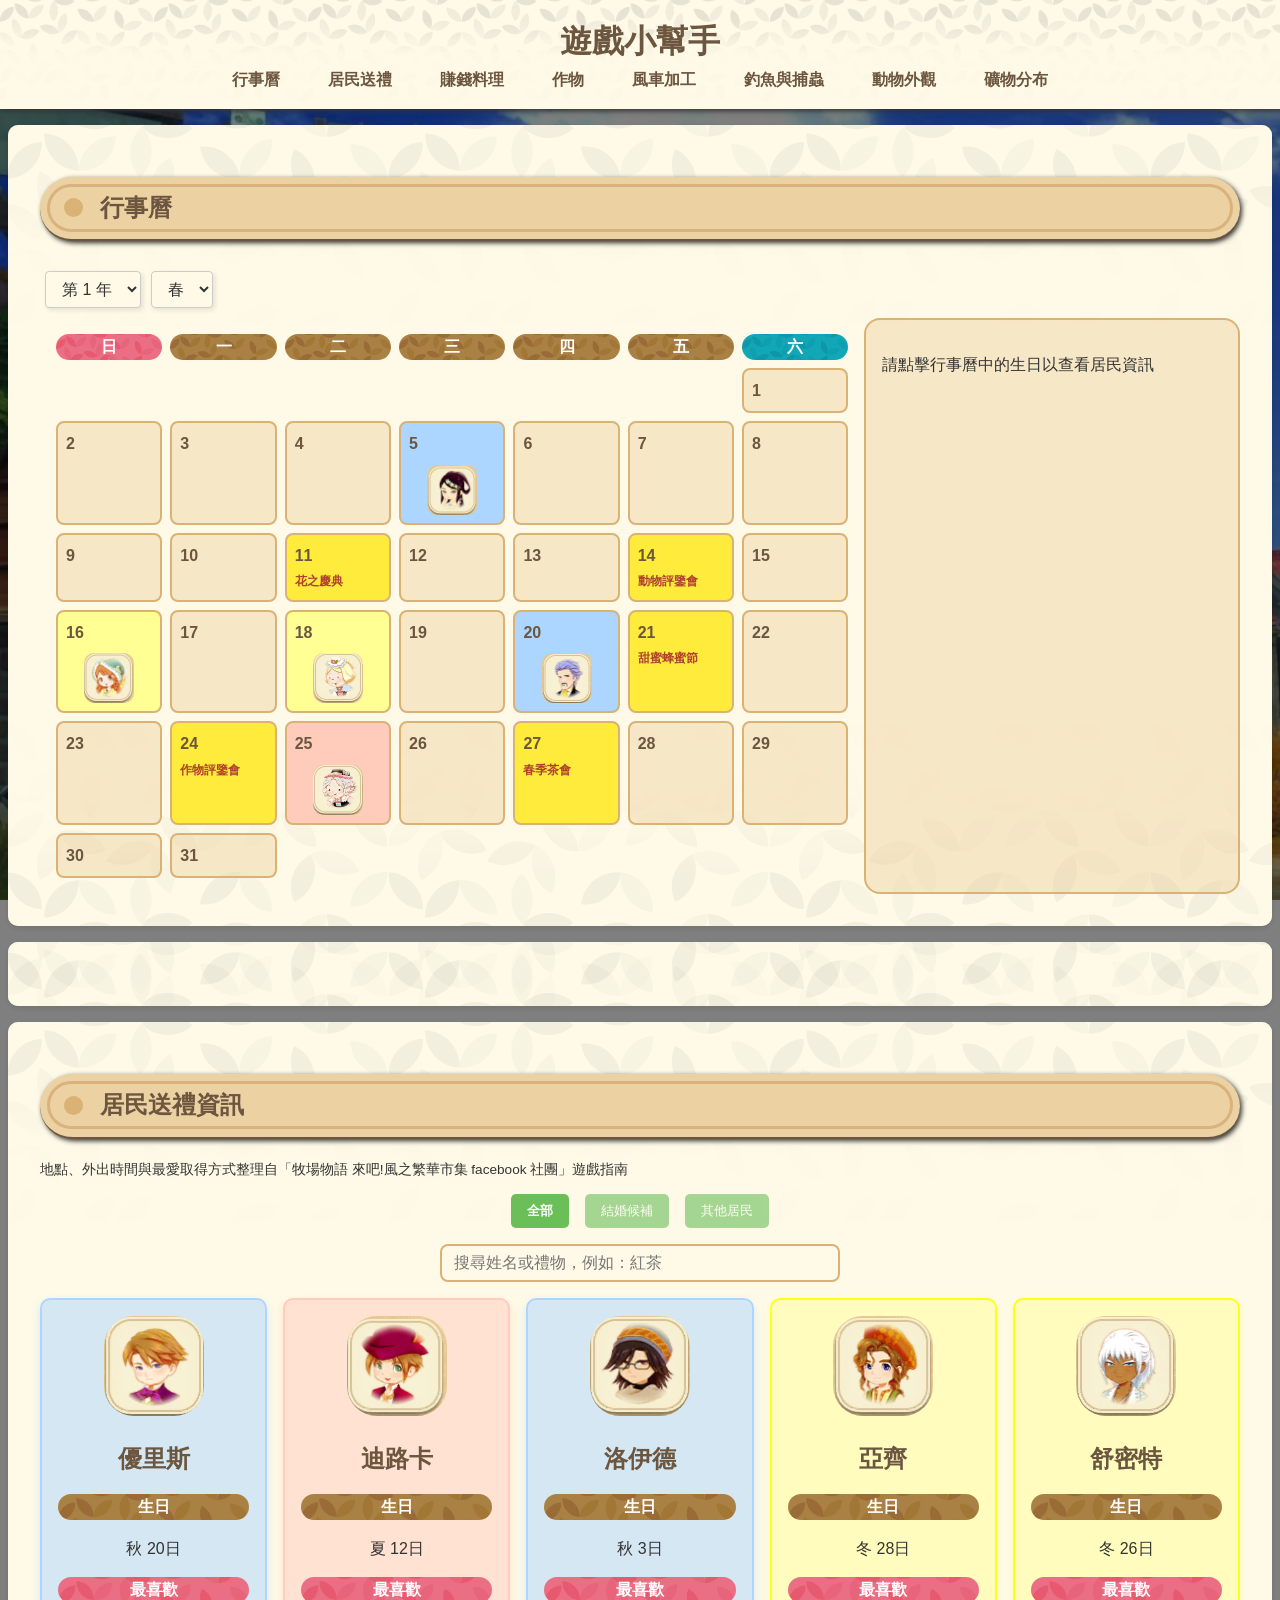
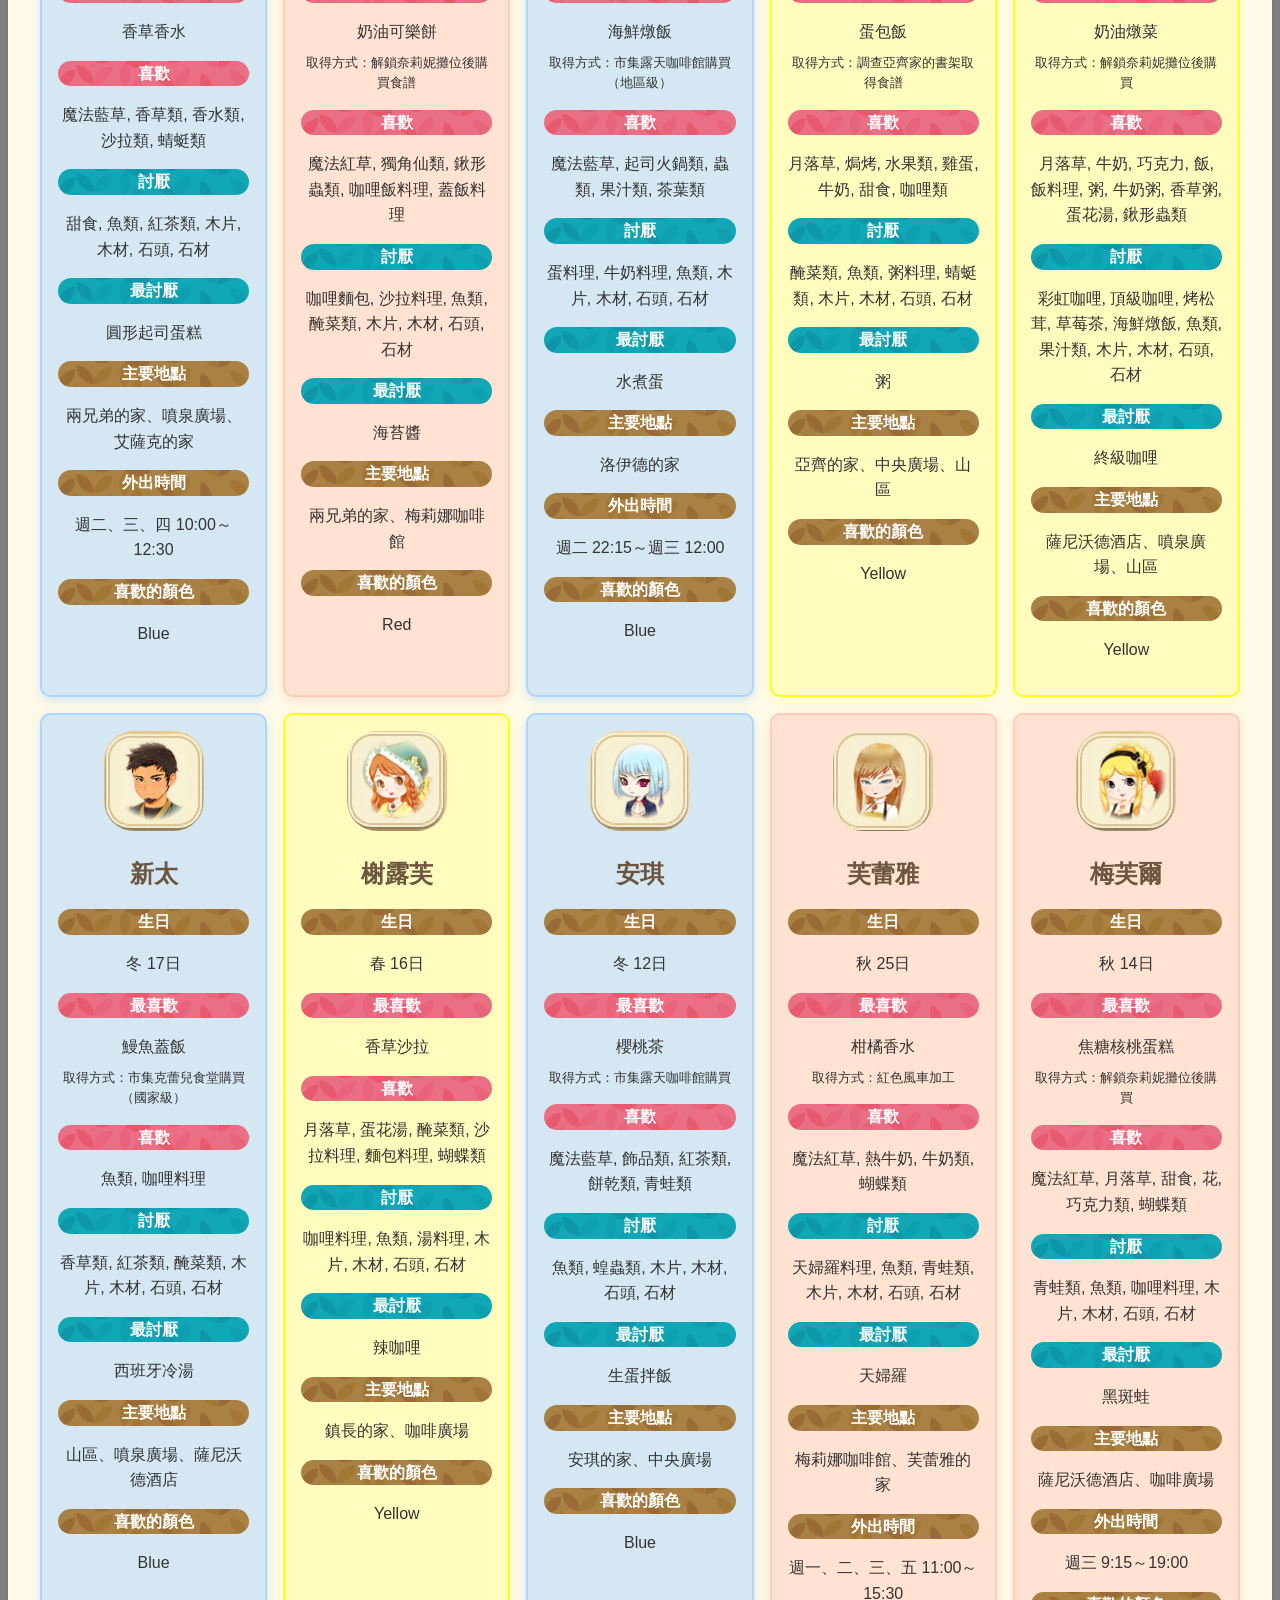
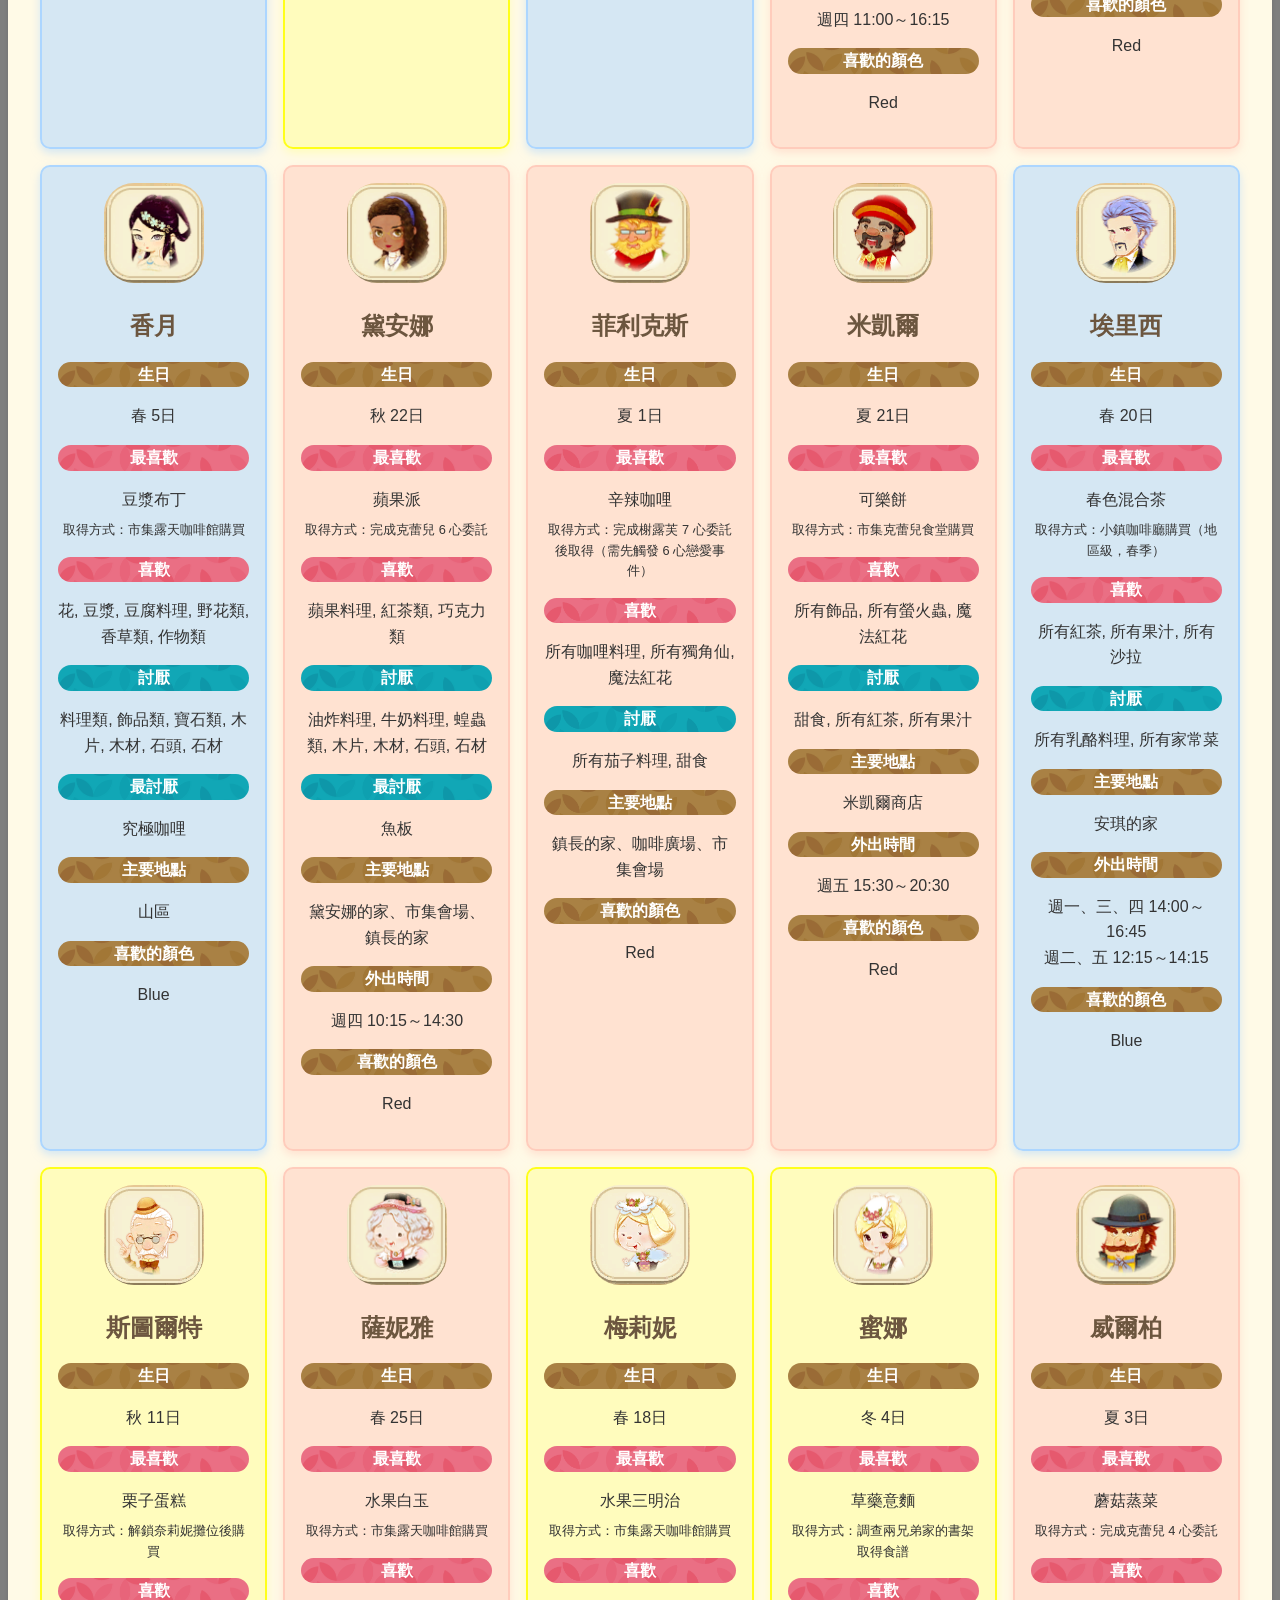
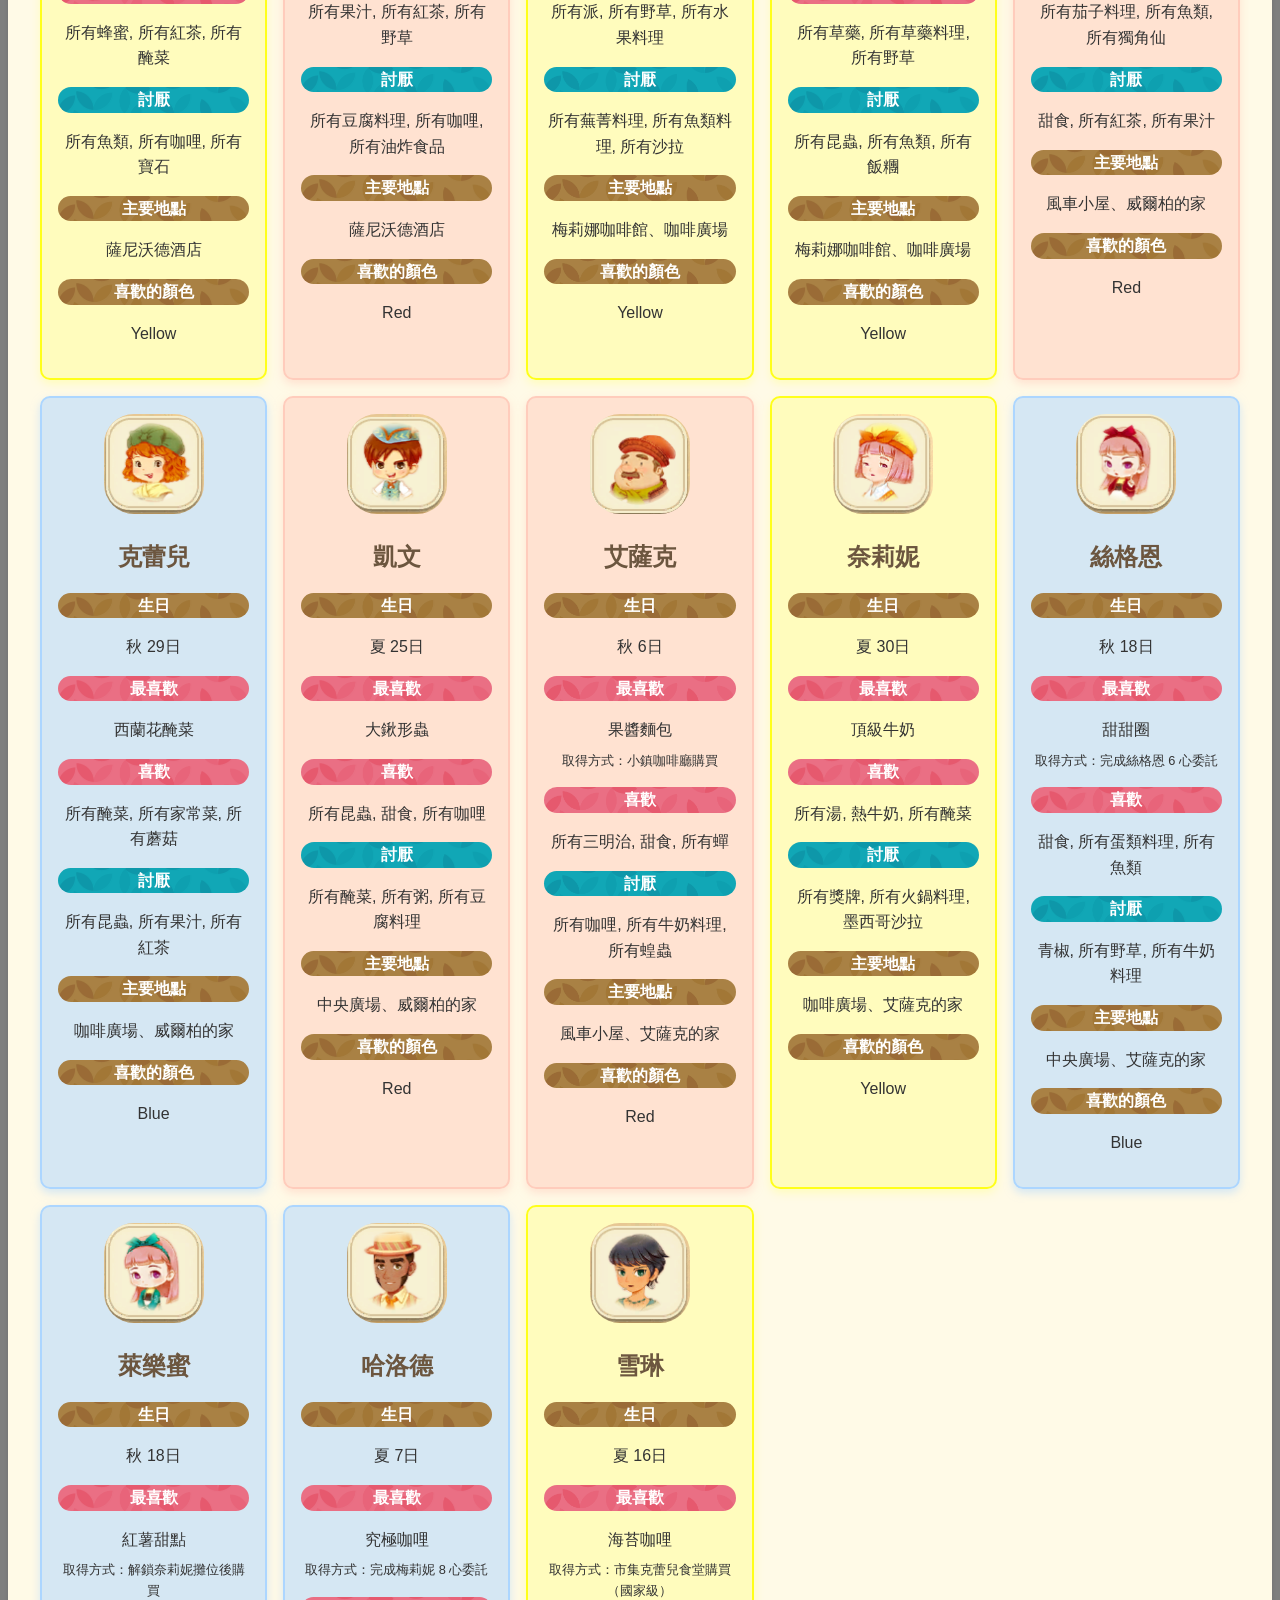
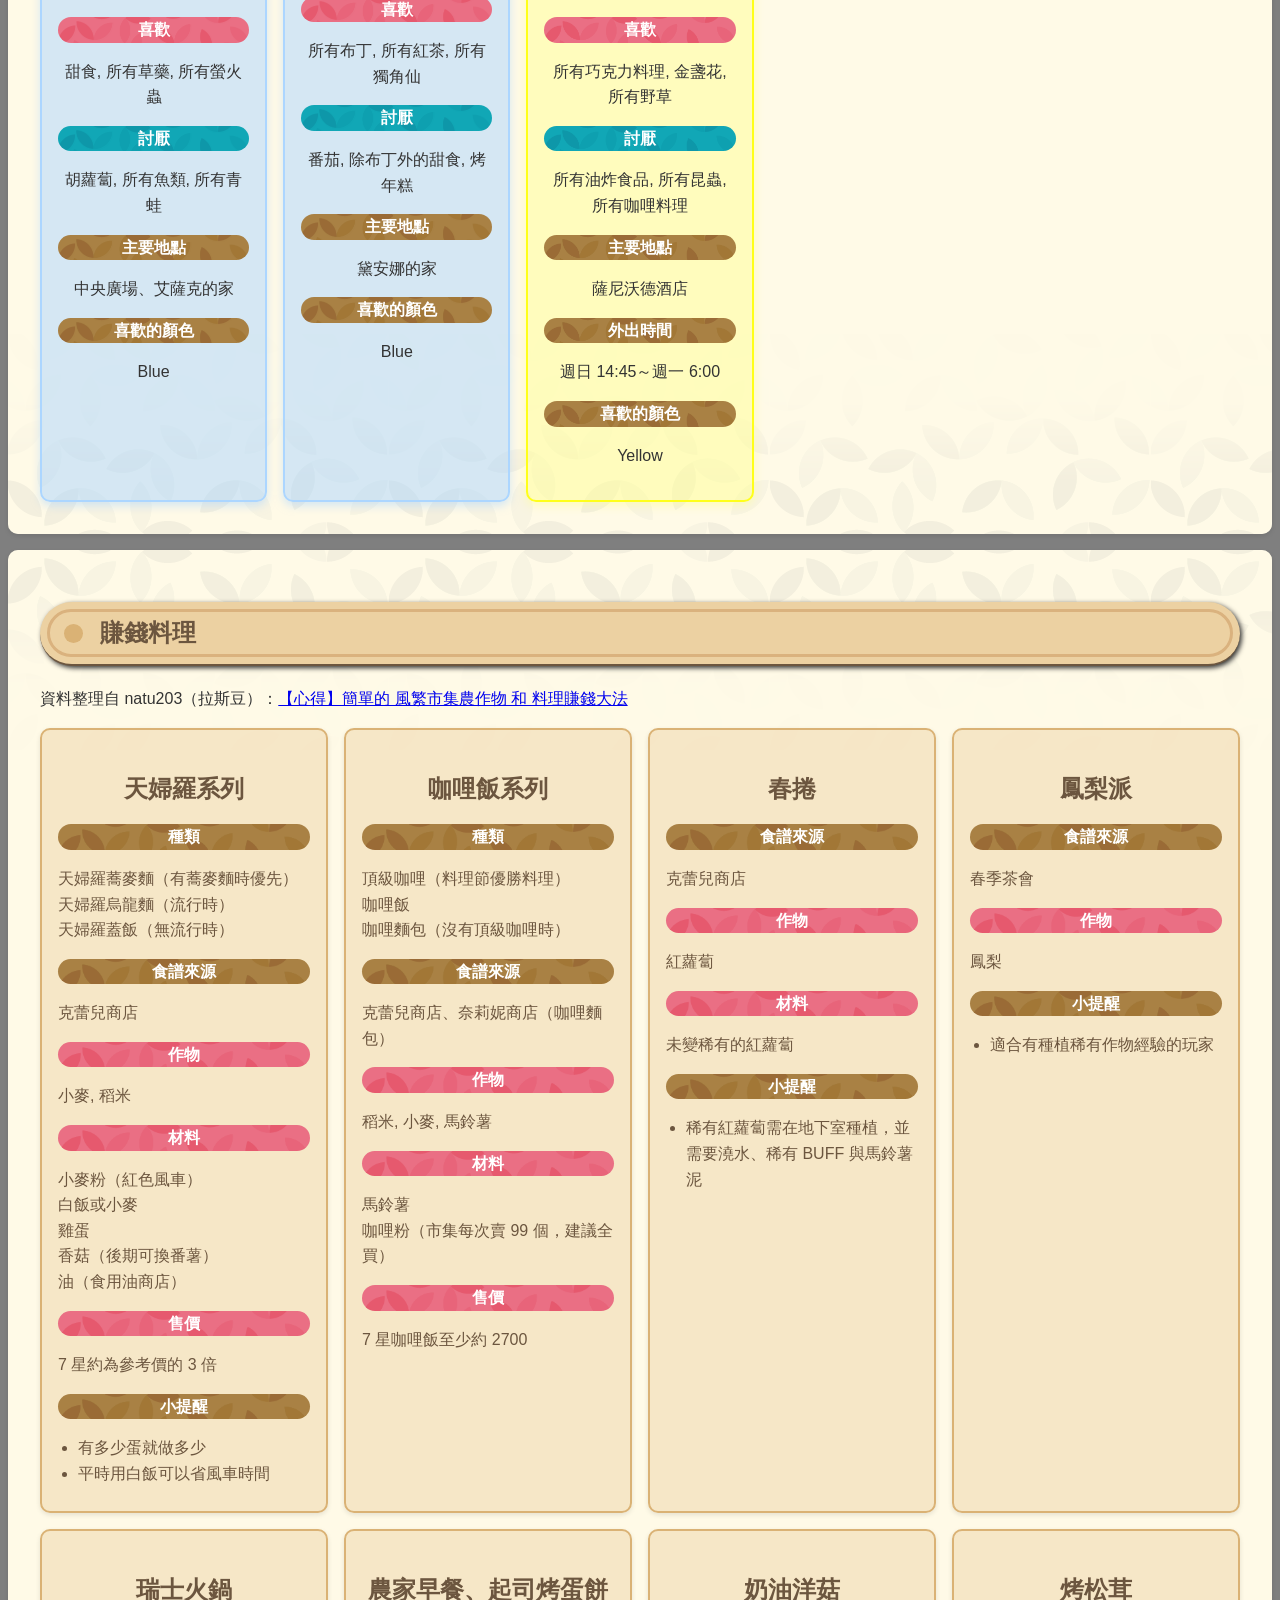
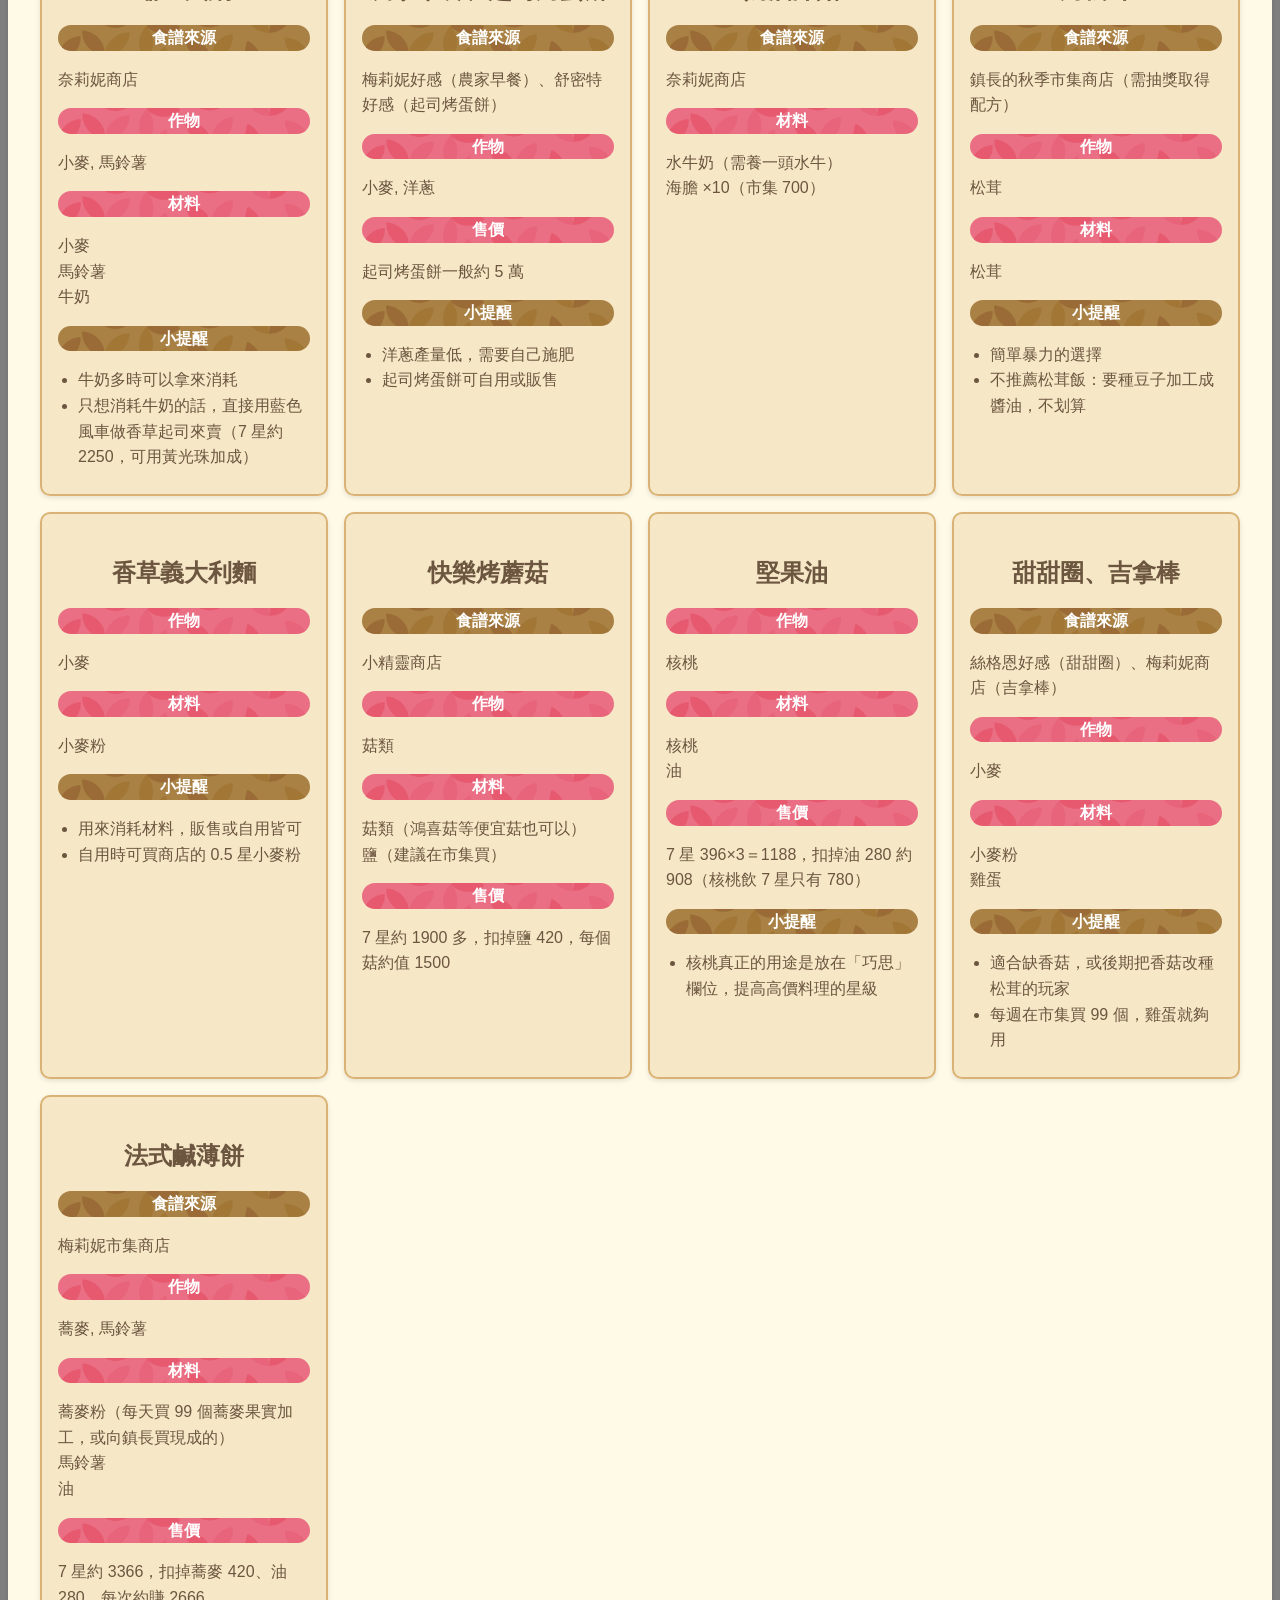
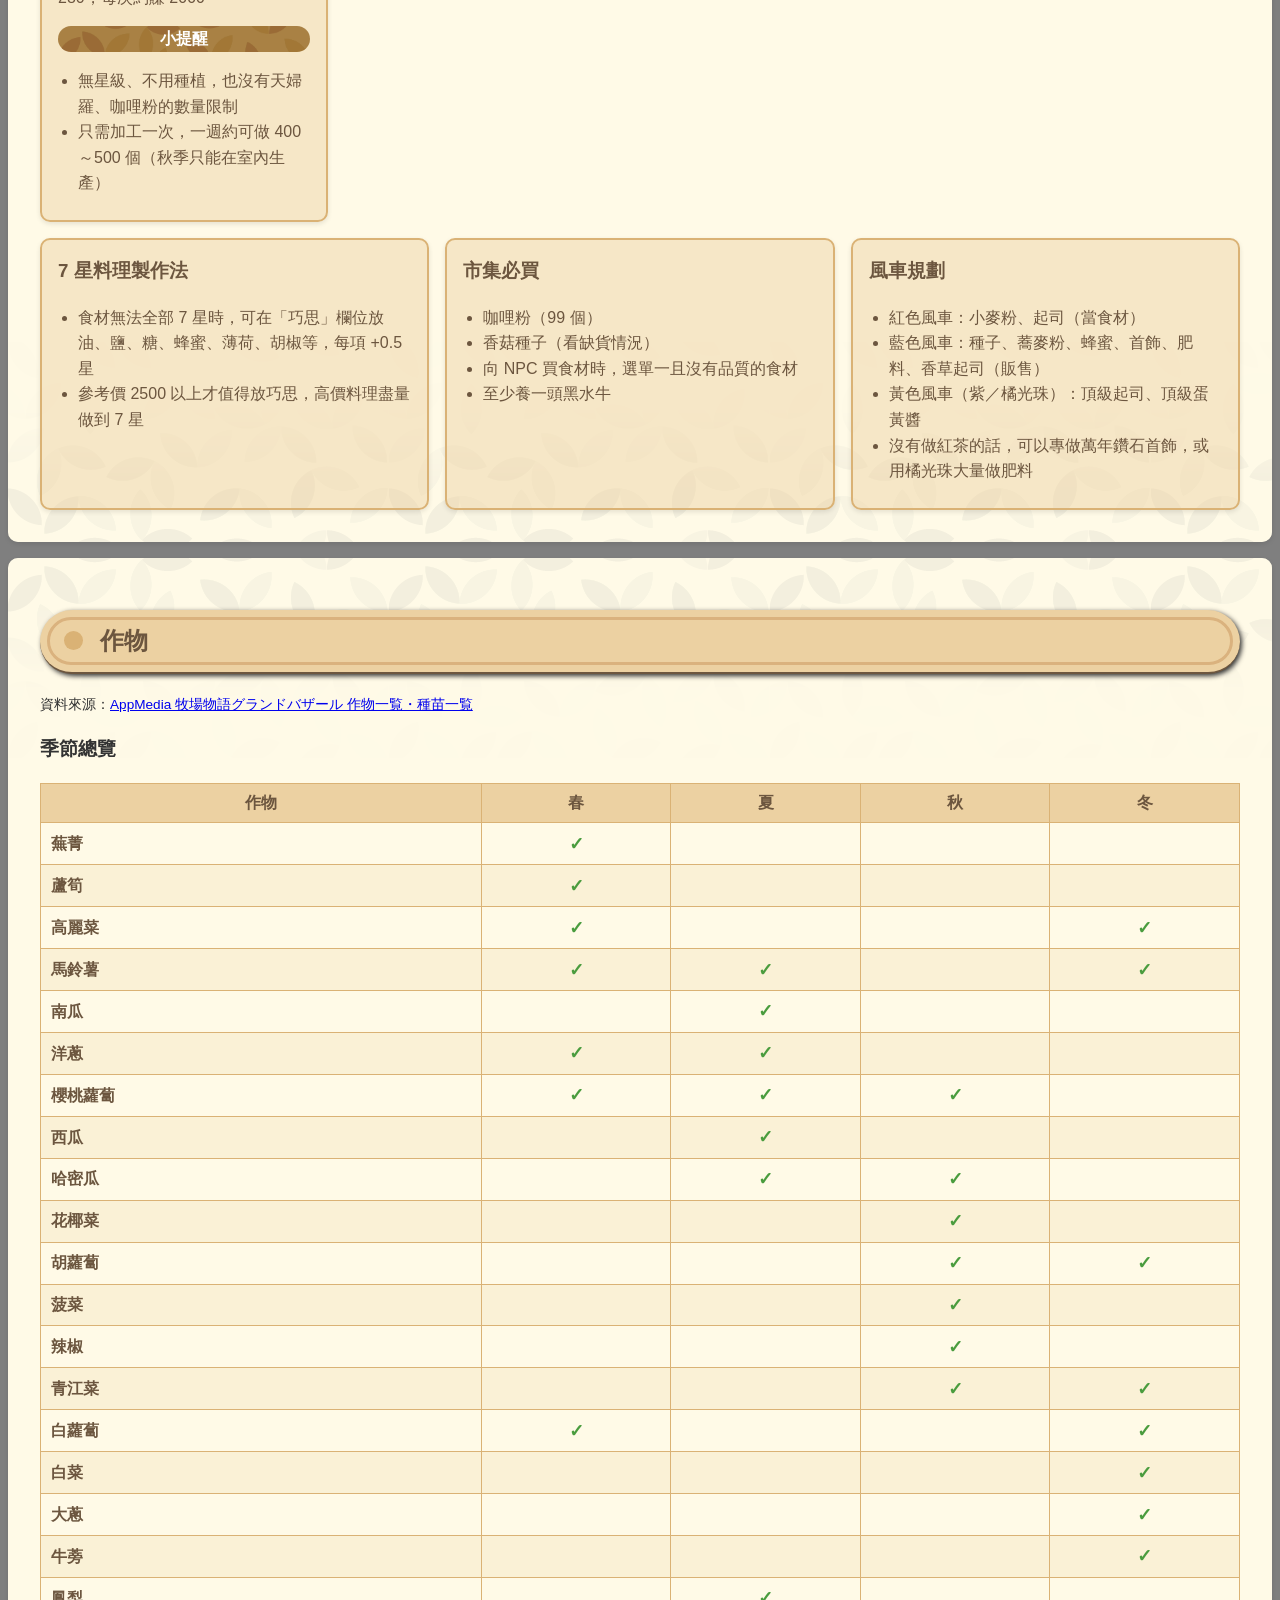
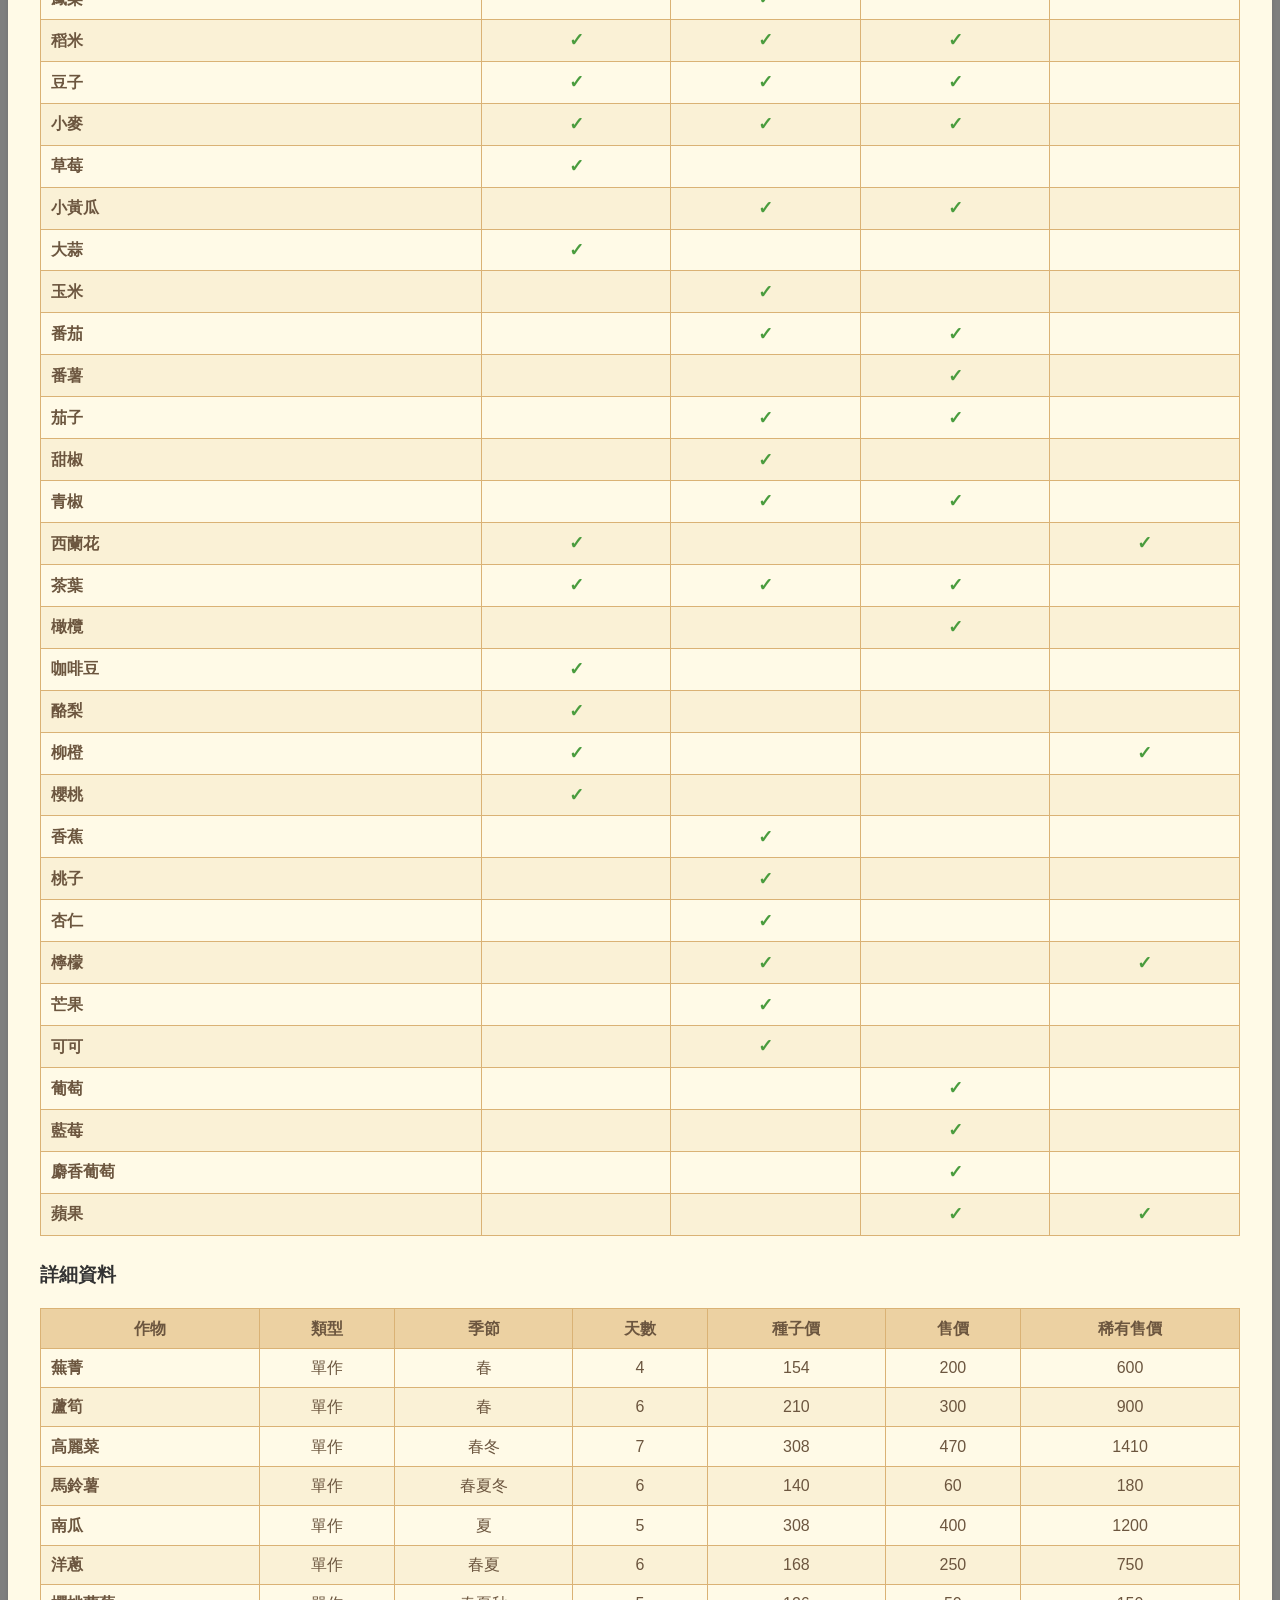
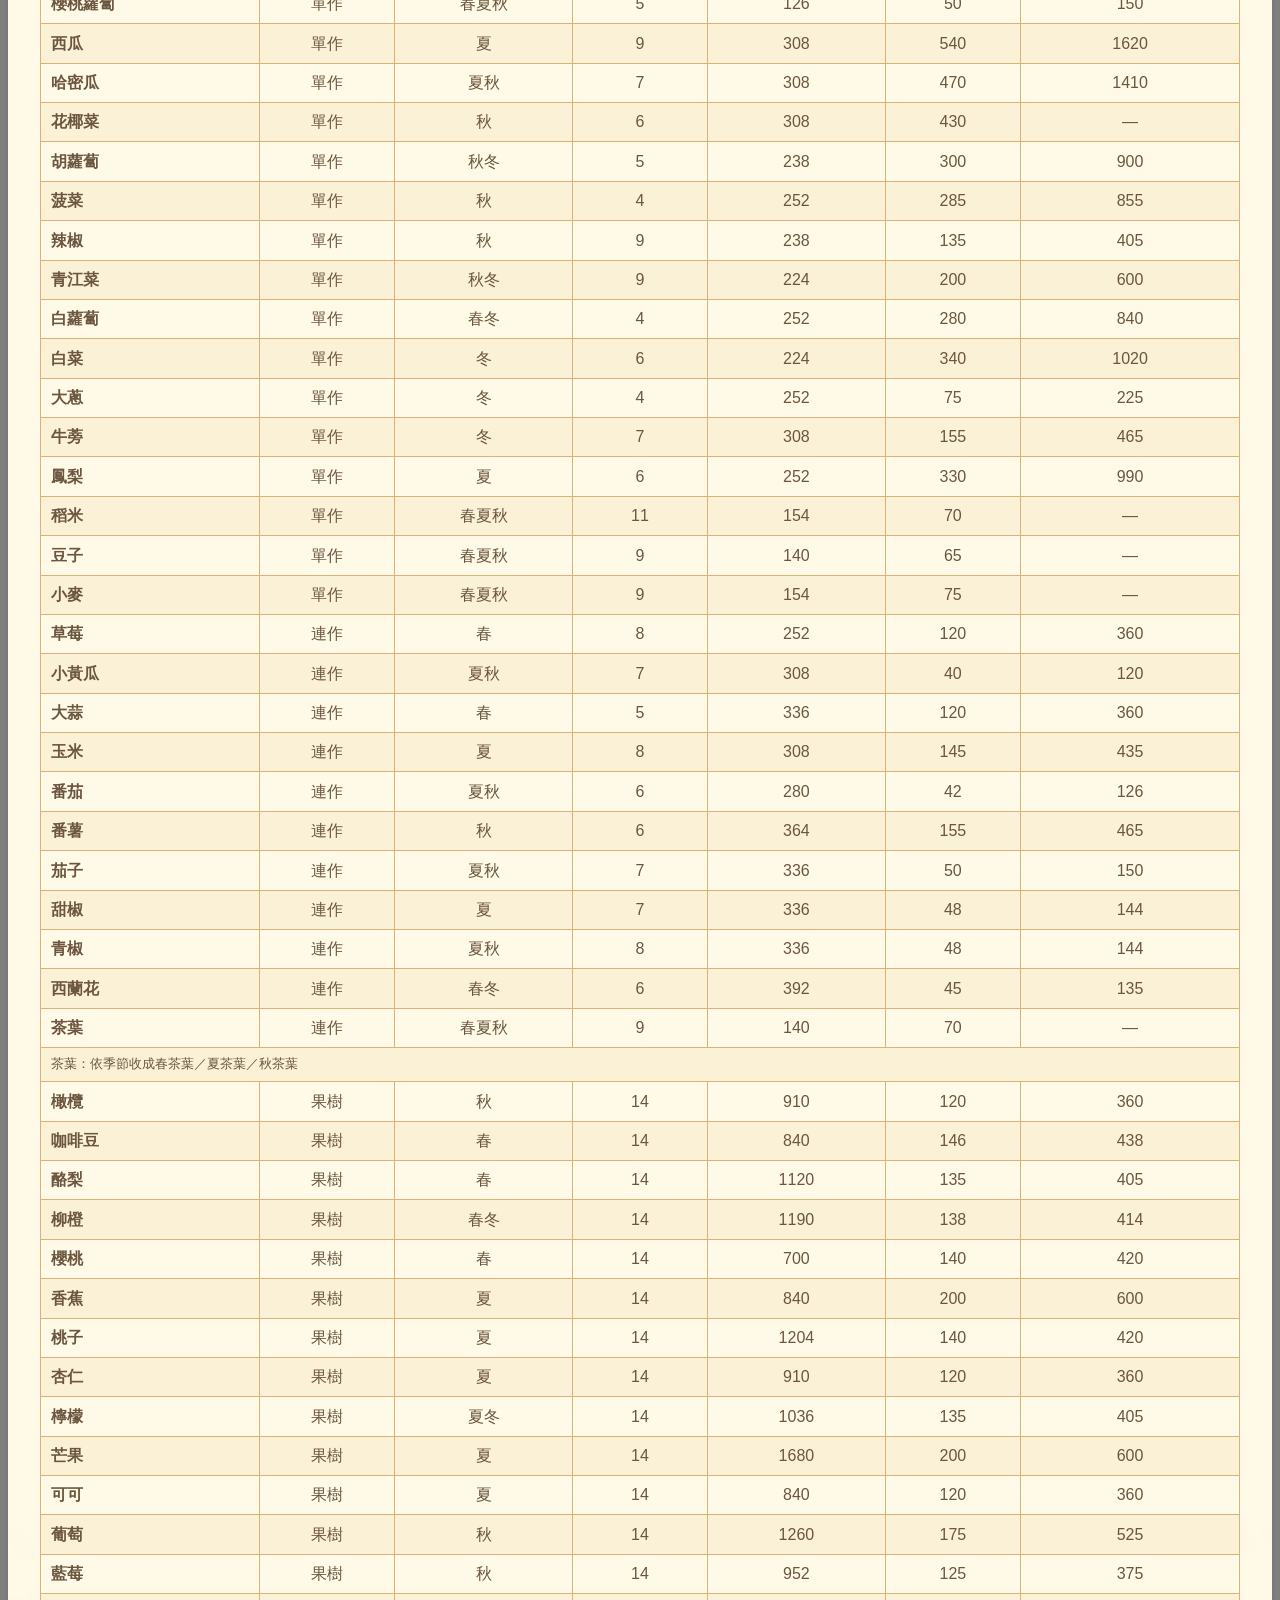
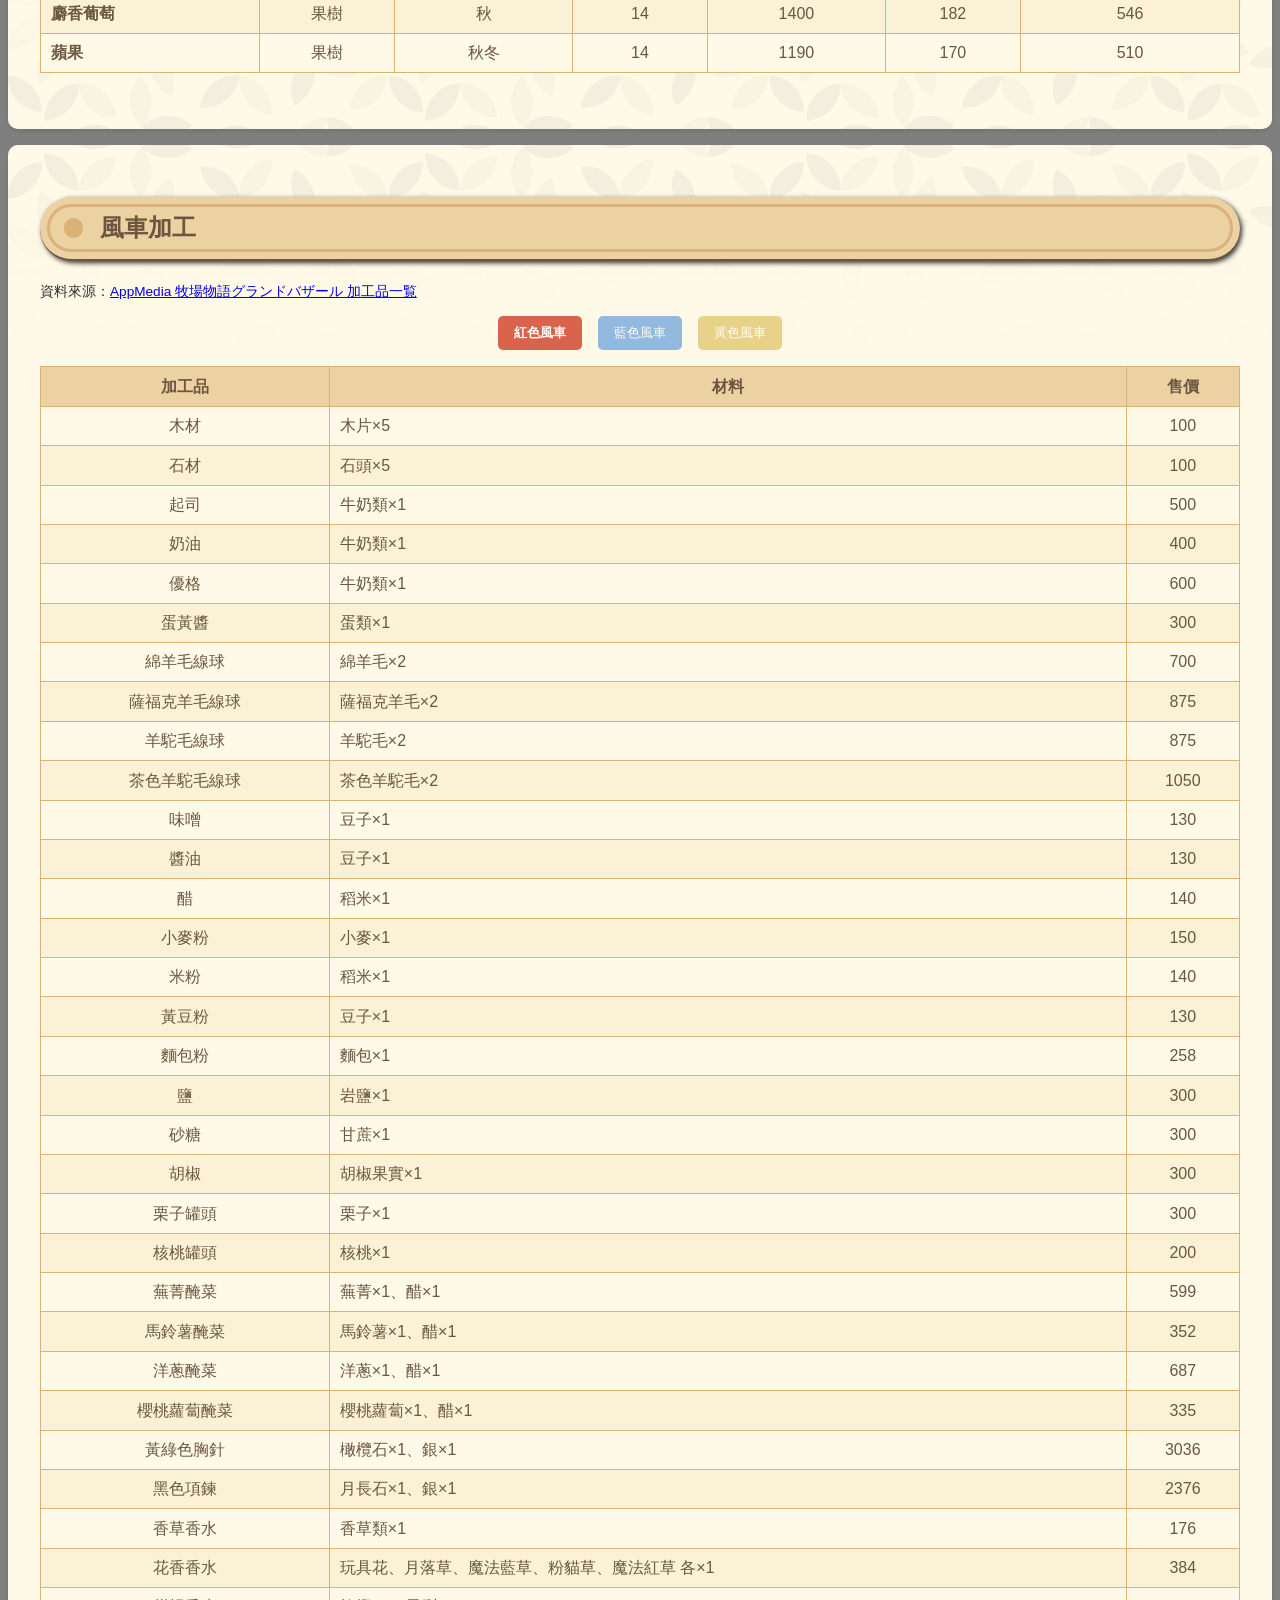
==== commit 501aaa20: "新增居民送禮資訊並讓行事曆顯示完整居民資料 - people.txt 補上最愛取得方式、主要地點、外出時間（整理自風之繁華市集 facebook 社團遊戲指南） - 居民區塊改為顯示全部 28 位居民" ====
--- a/index.html
+++ b/index.html
@@ -17,7 +17,7 @@
         <nav>
             <ul>
                 <li><a href="#calendar">行事曆</a></li>
-                <li><a href="#residents">結婚候補資訊</a></li>
+                <li><a href="#residents">居民送禮</a></li>
                 <li><a href="#cooking">賺錢料理</a></li>
                 <li><a href="#crops">作物</a></li>
                 <li><a href="#windmill">風車加工</a></li>
@@ -57,10 +57,17 @@
             </div>
         </section>
 
-        <!-- 結婚候補資訊 -->
+        <!-- 居民送禮資訊 -->
         <section>
             <div class="content" id="residents">
-                <h2>結婚候補資訊</h2>
+                <h2>居民送禮資訊</h2>
+                <p class="data-source">地點、外出時間與最愛取得方式整理自「牧場物語 來吧!風之繁華市集 facebook 社團」遊戲指南</p>
+                <div class="tabs" id="resident-filter-tabs">
+                    <button data-filter="all">全部</button>
+                    <button data-filter="married">結婚候補</button>
+                    <button data-filter="others">其他居民</button>
+                </div>
+                <input type="search" id="resident-search" placeholder="搜尋姓名或禮物，例如：紅茶">
                 <div id="resident-cards">
                     <!-- JavaScript 生成居民卡片 -->
                 </div>
--- a/styles.css
+++ b/styles.css
@@ -246,6 +246,42 @@
   box-shadow: 0 4px 8px rgba(255, 255, 147, 0.5);
 }
 
+/* 居民送禮篩選與搜尋 */
+#resident-filter-tabs button {
+  opacity: 0.6;
+}
+
+#resident-filter-tabs button.active {
+  opacity: 1;
+  font-weight: bold;
+}
+
+#resident-search {
+  display: block;
+  width: 100%;
+  max-width: 400px;
+  margin: 0 auto;
+  padding: 0.5rem 0.75rem;
+  border: 2px solid #dab275;
+  border-radius: 0.5rem;
+  background-color: #fffae7;
+  color: #6c563f;
+  font-size: 1rem;
+  box-sizing: border-box;
+}
+
+.resident-card mark {
+  background-color: #ffeb3b;
+  color: inherit;
+  padding: 0 0.1em;
+  border-radius: 3px;
+}
+
+.detail-note {
+  font-size: 0.8rem;
+  margin-top: -0.5rem;
+}
+
 /* 賺錢料理 */
 #cooking-cards,
 #cooking-tips {
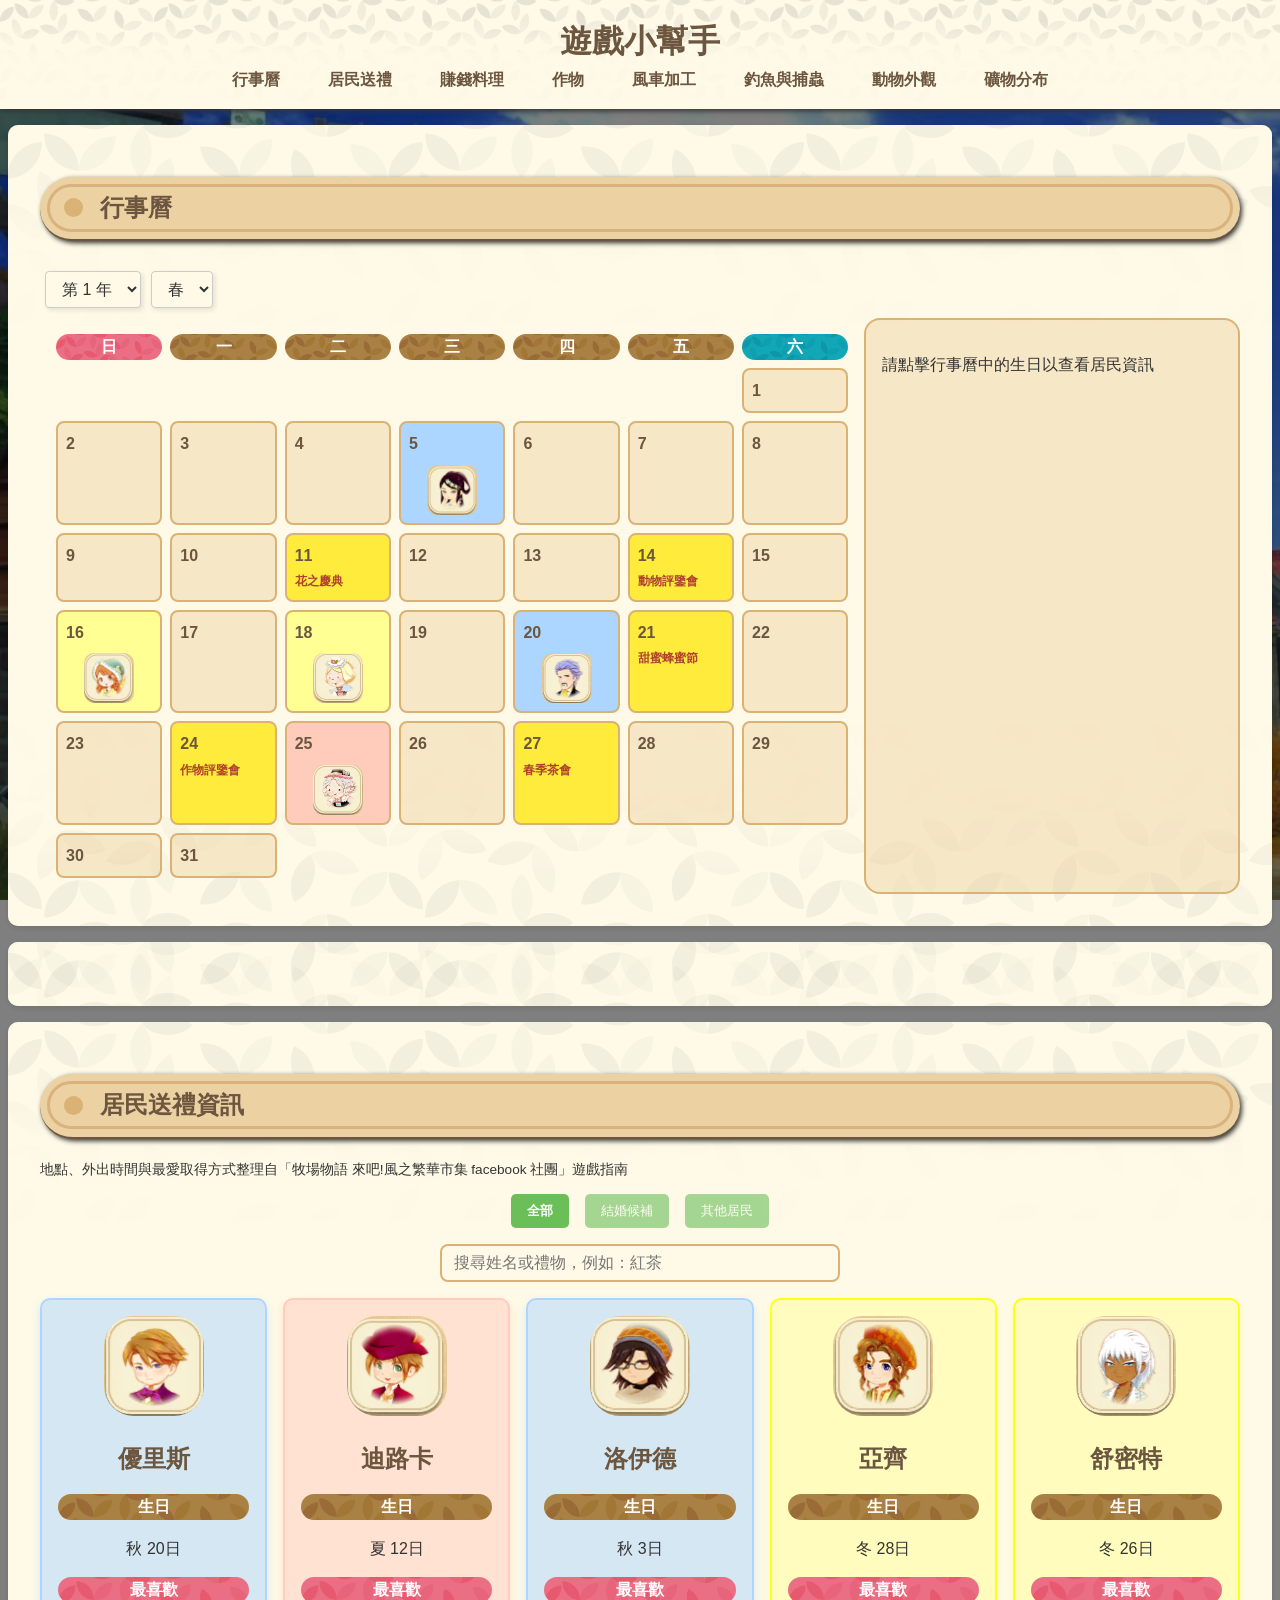
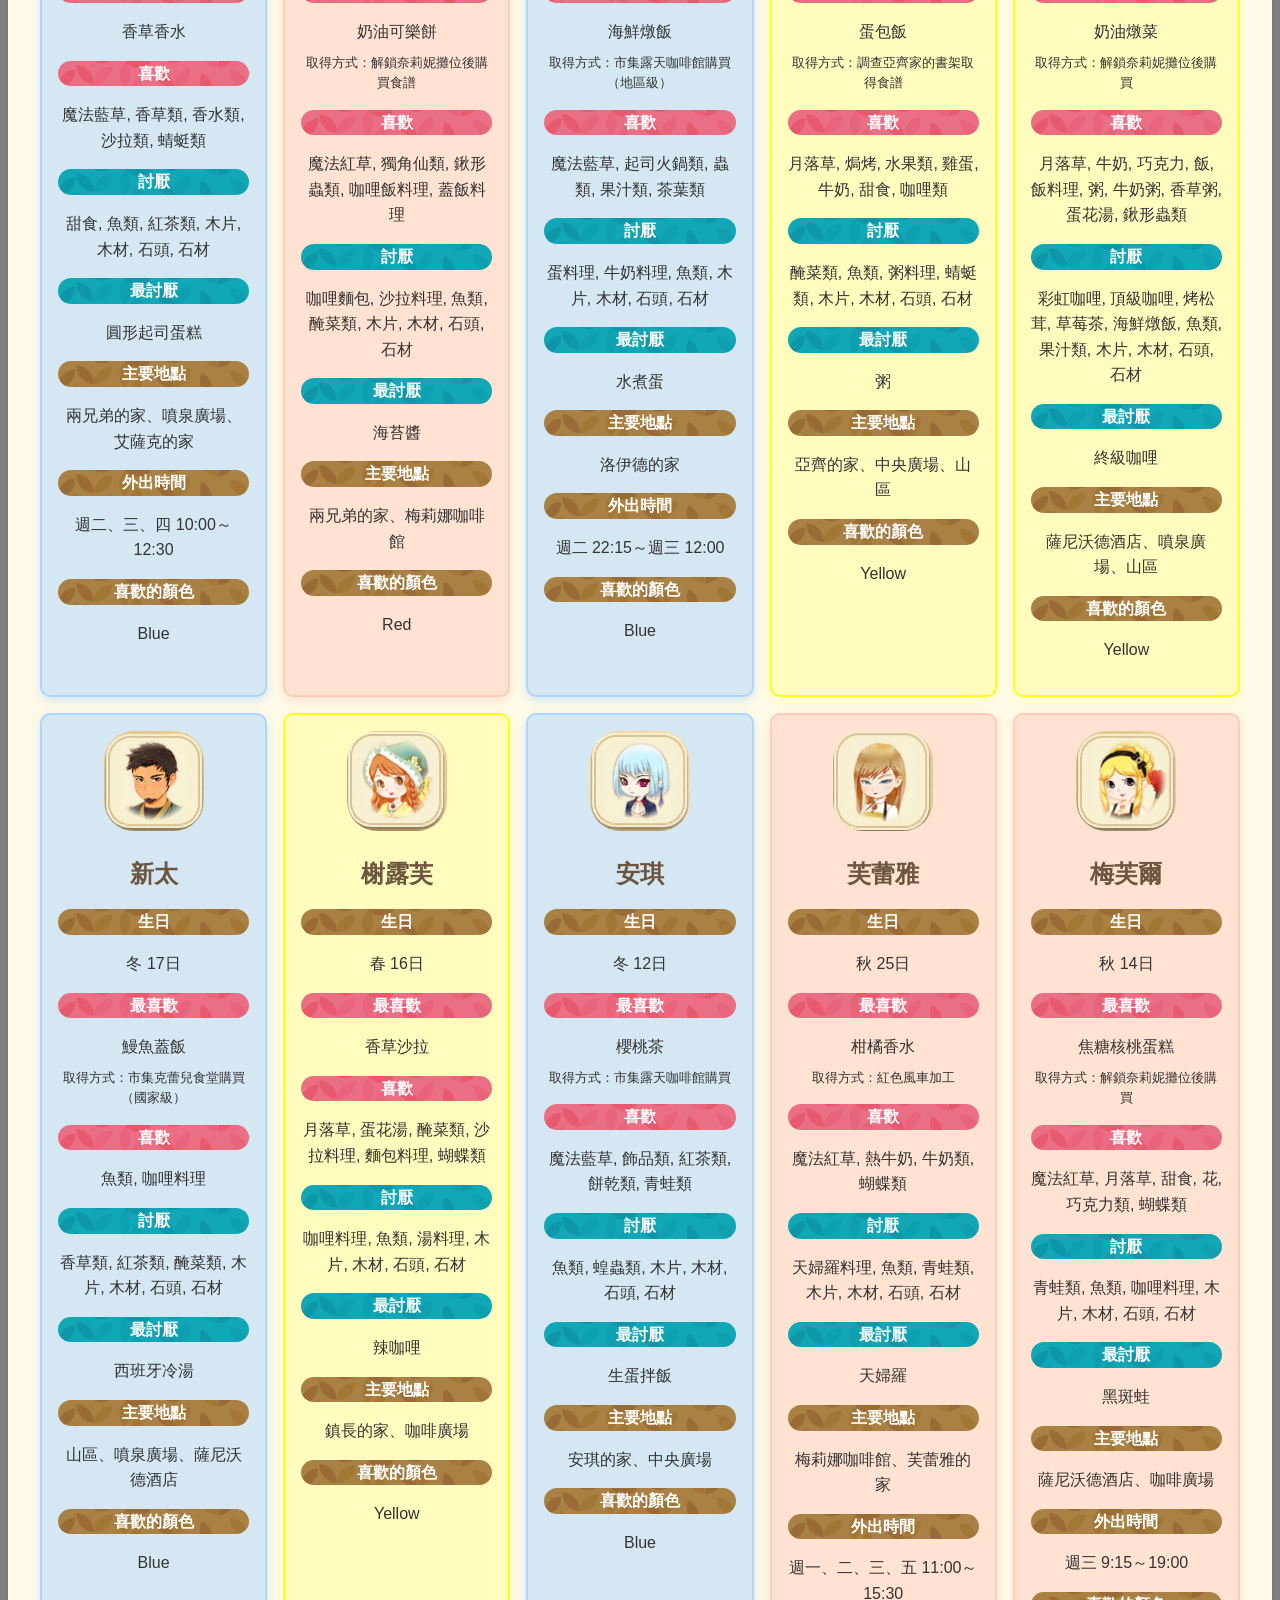
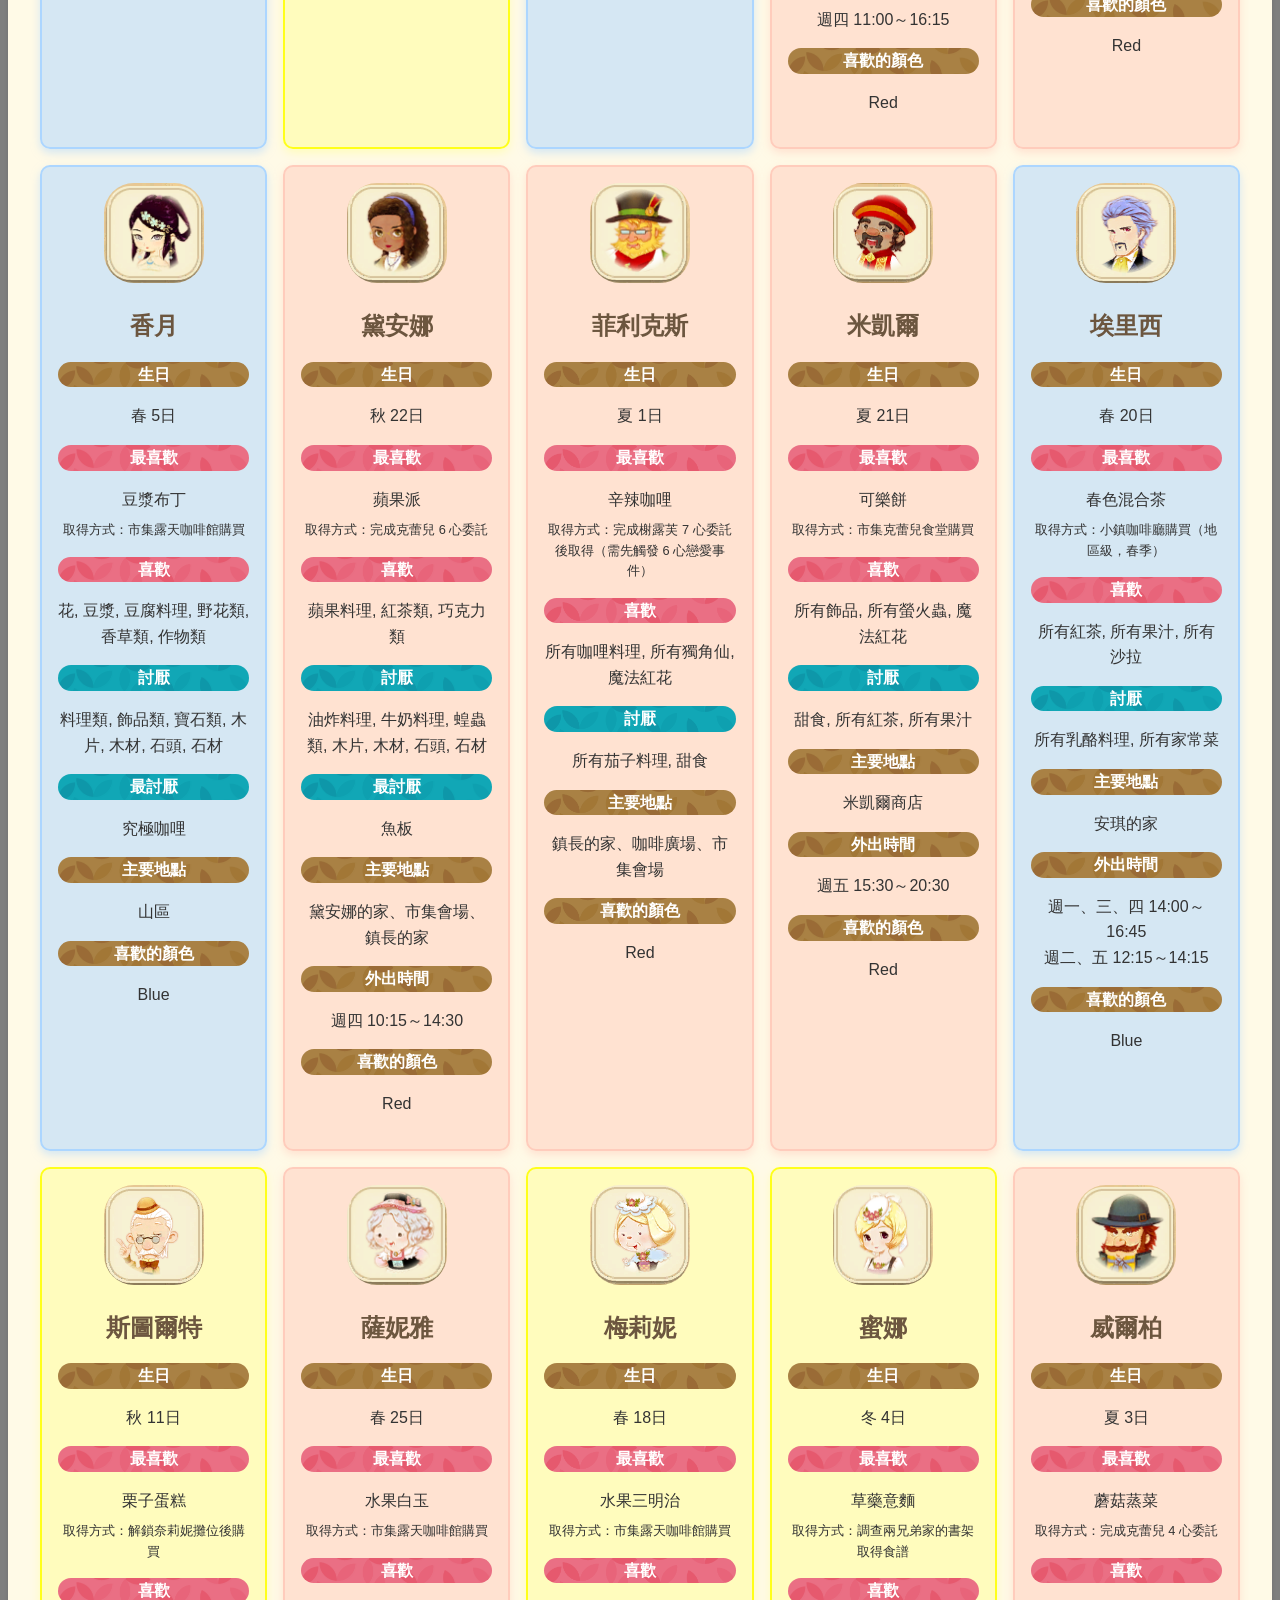
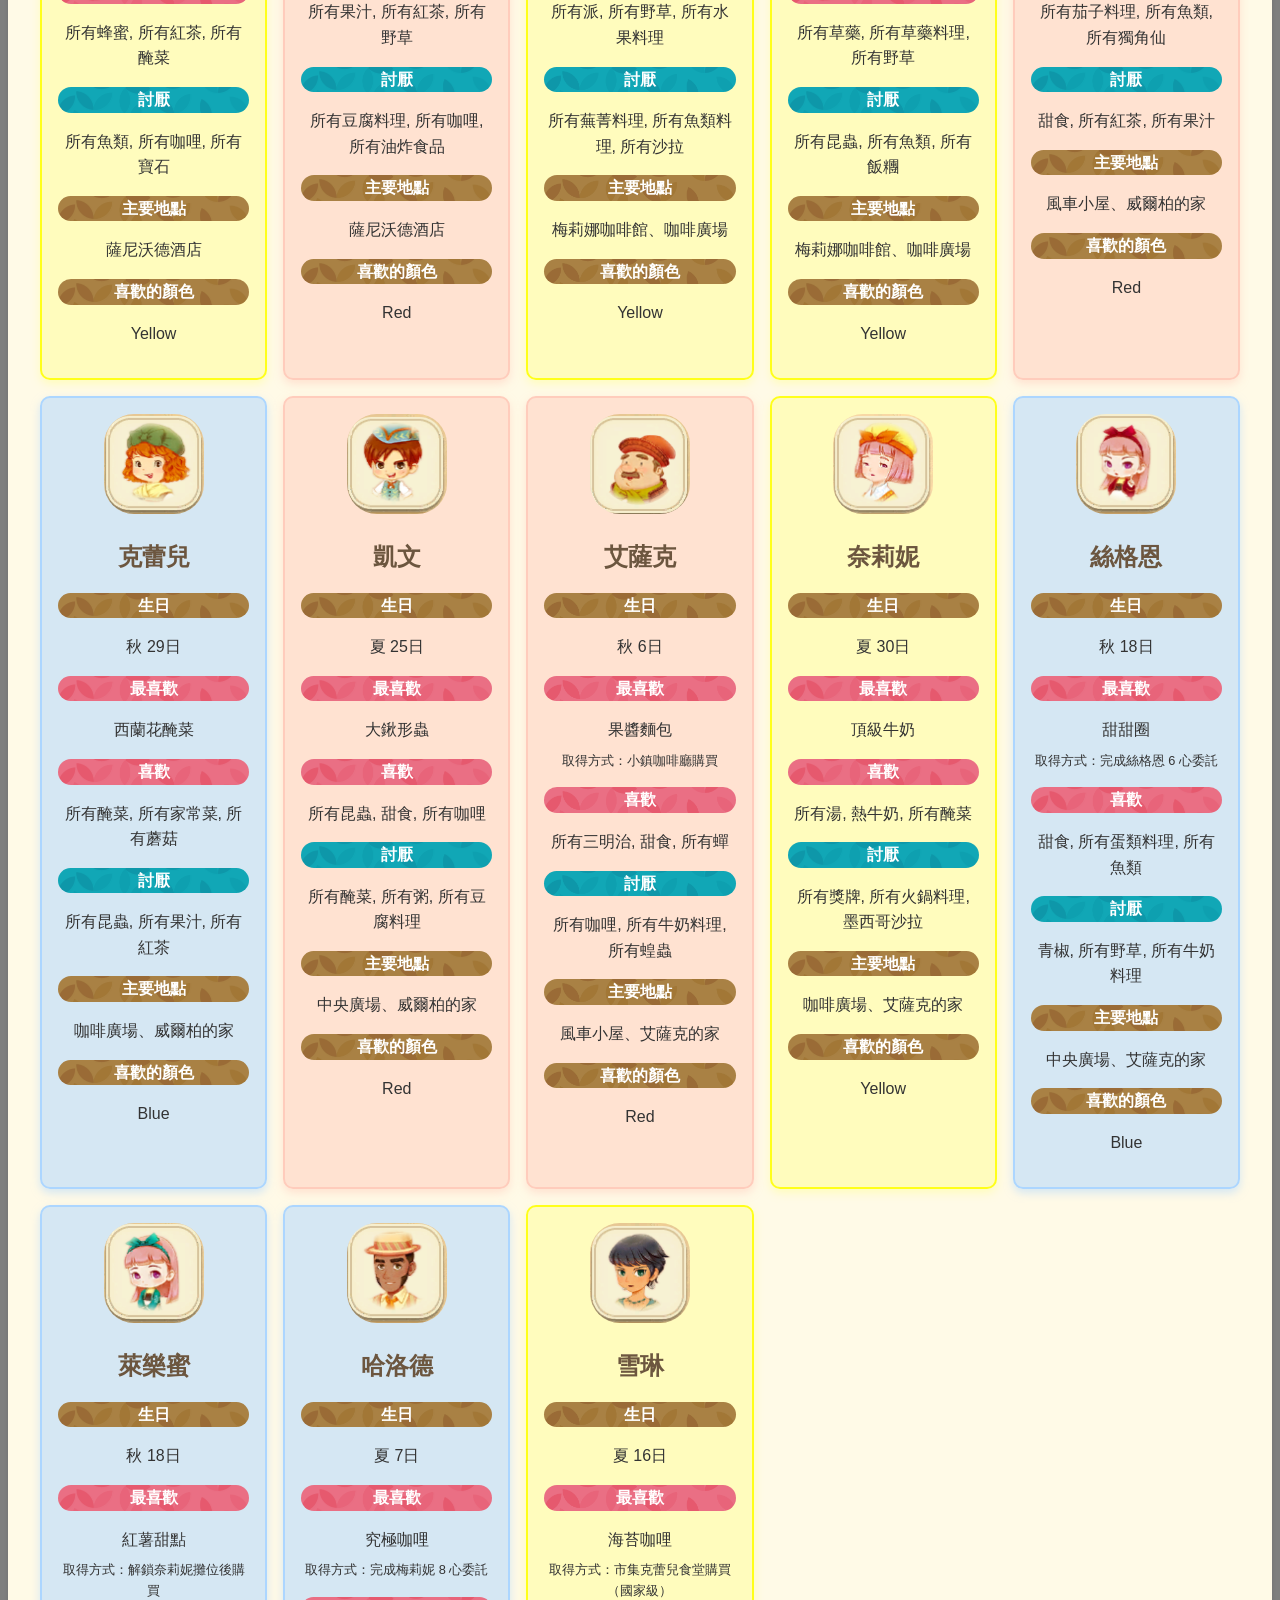
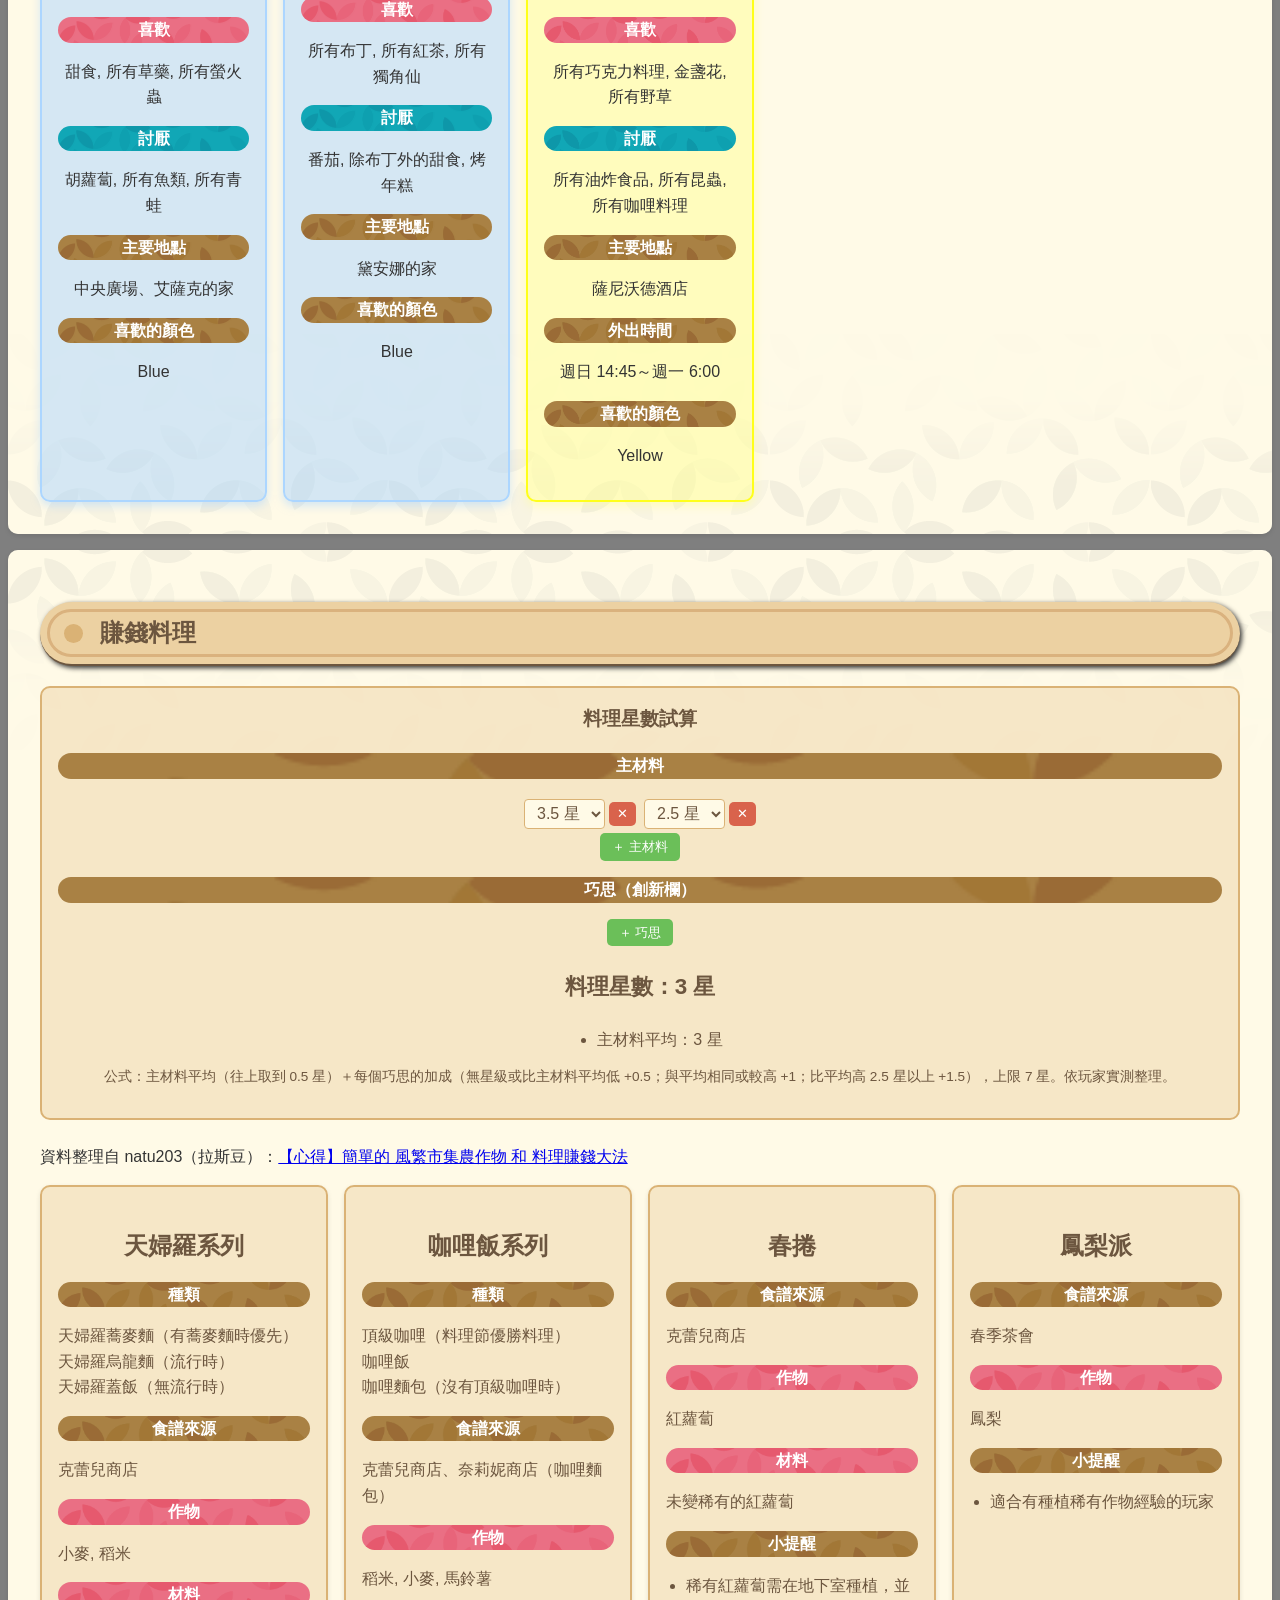
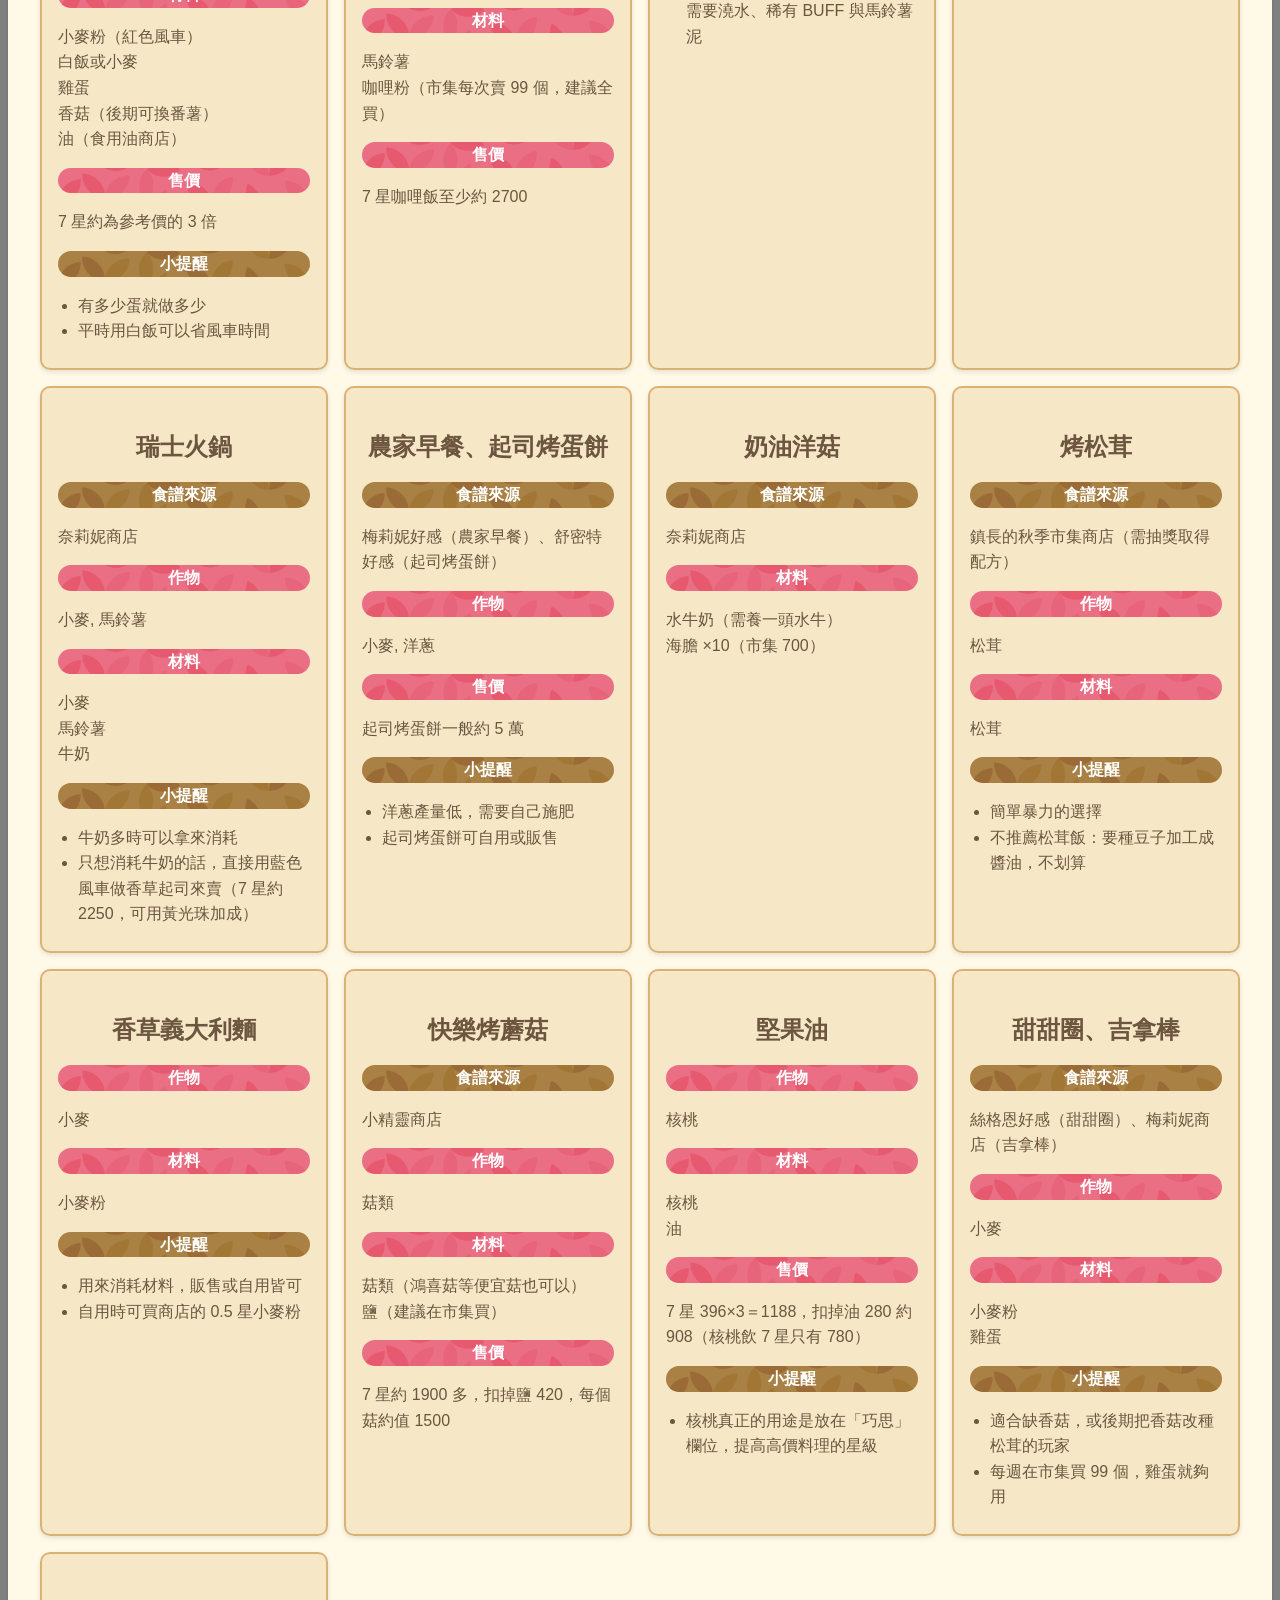
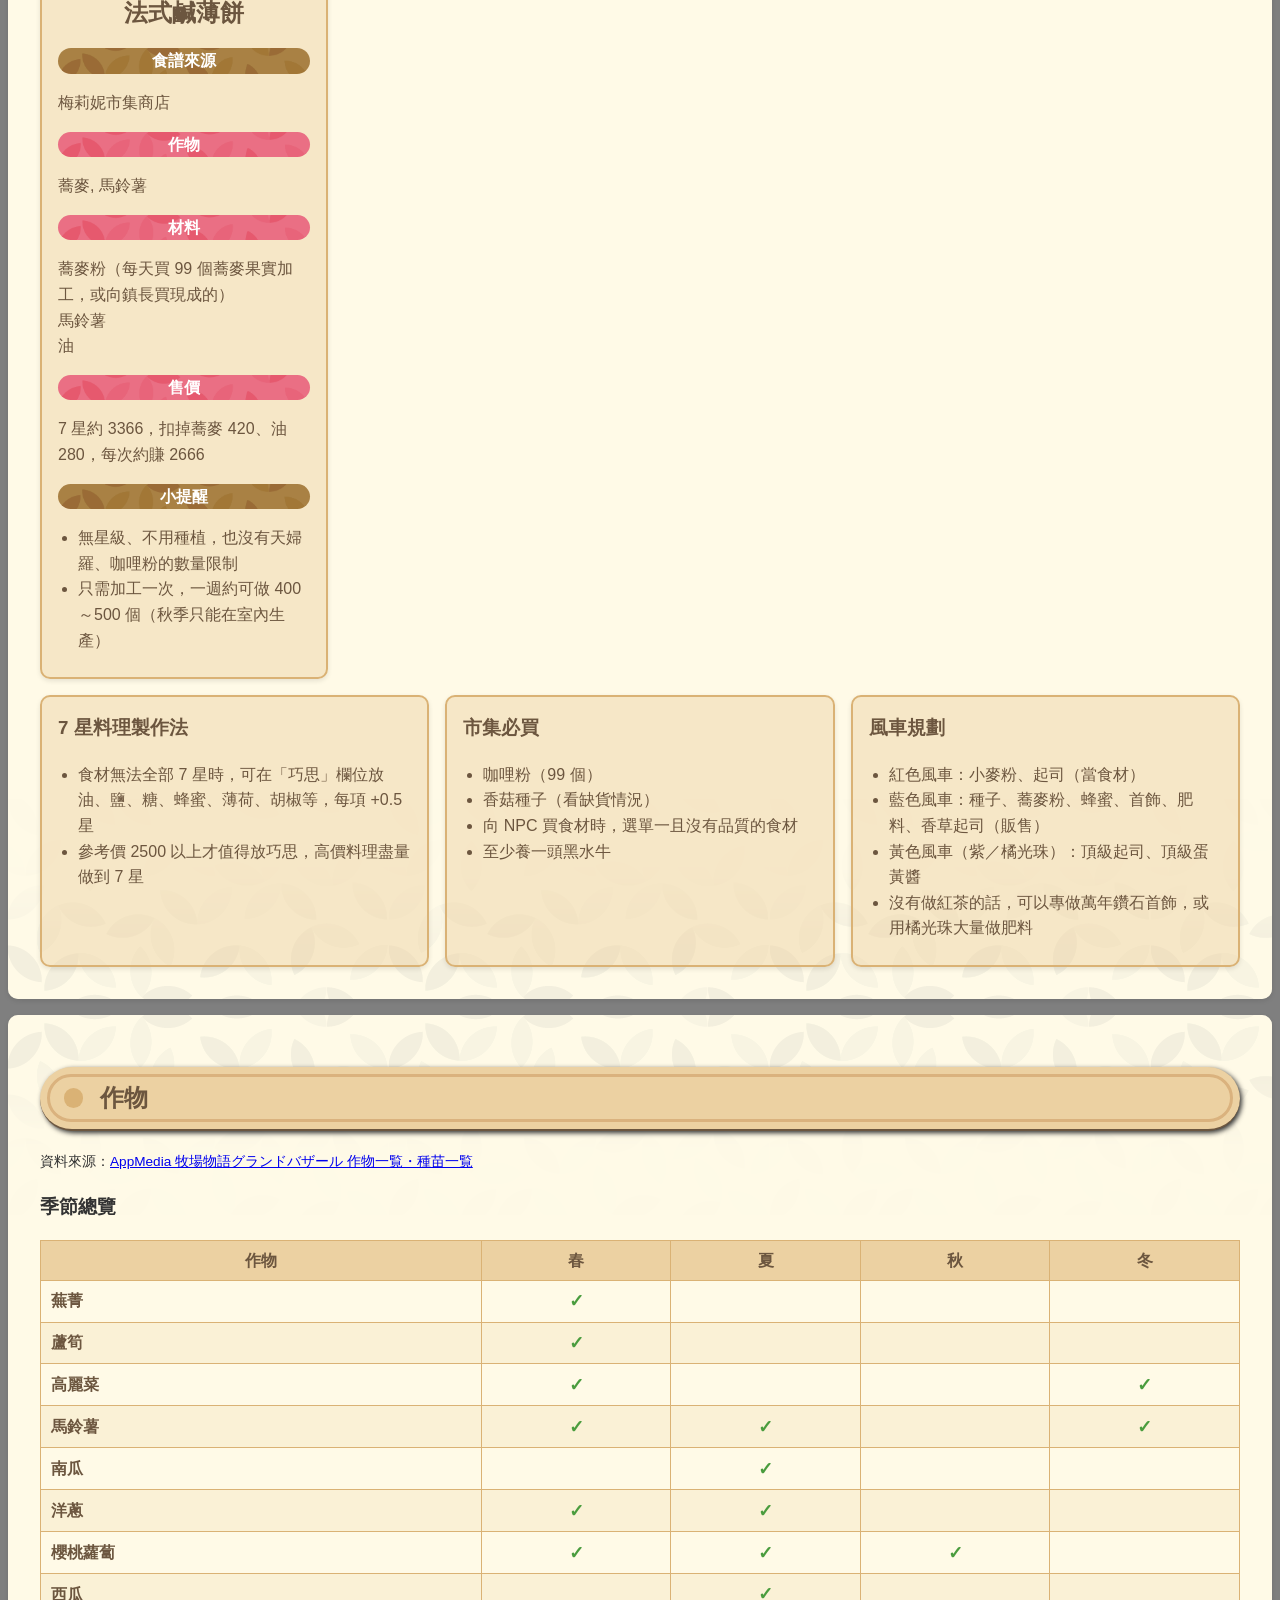
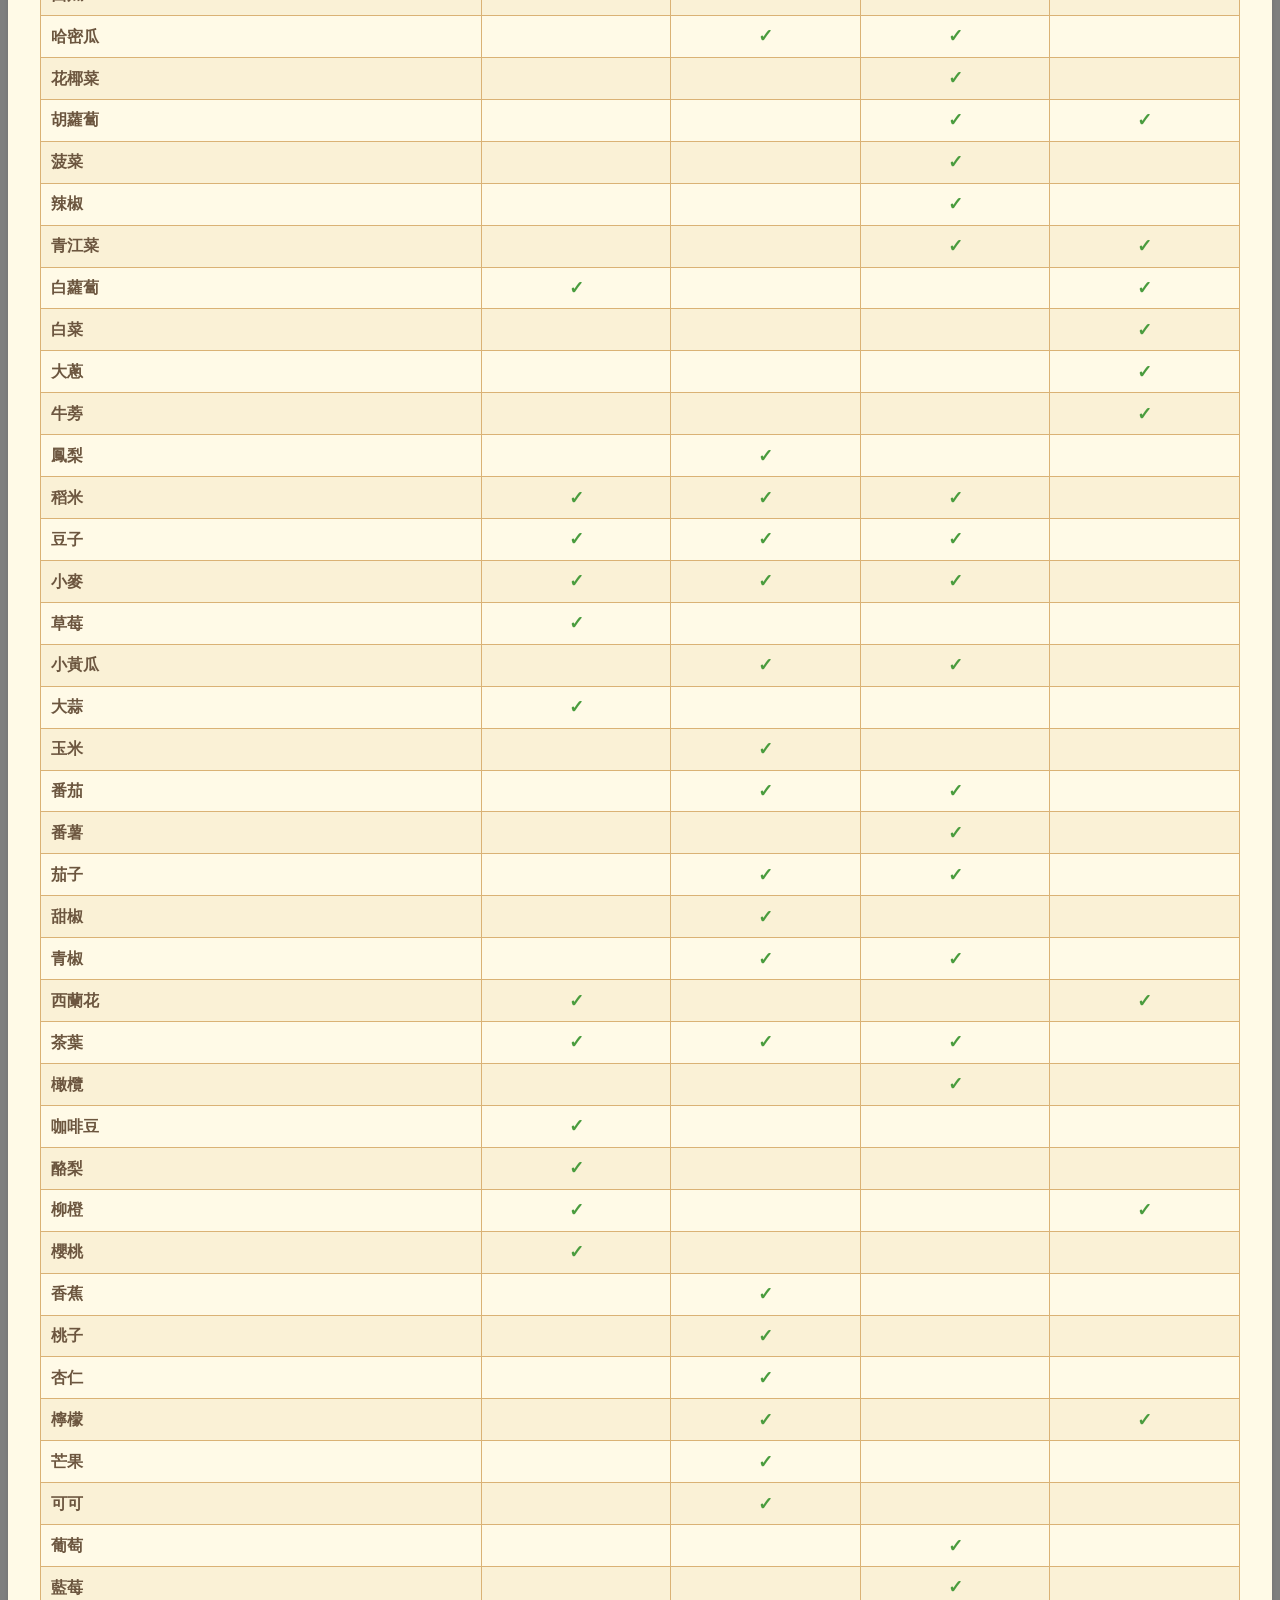
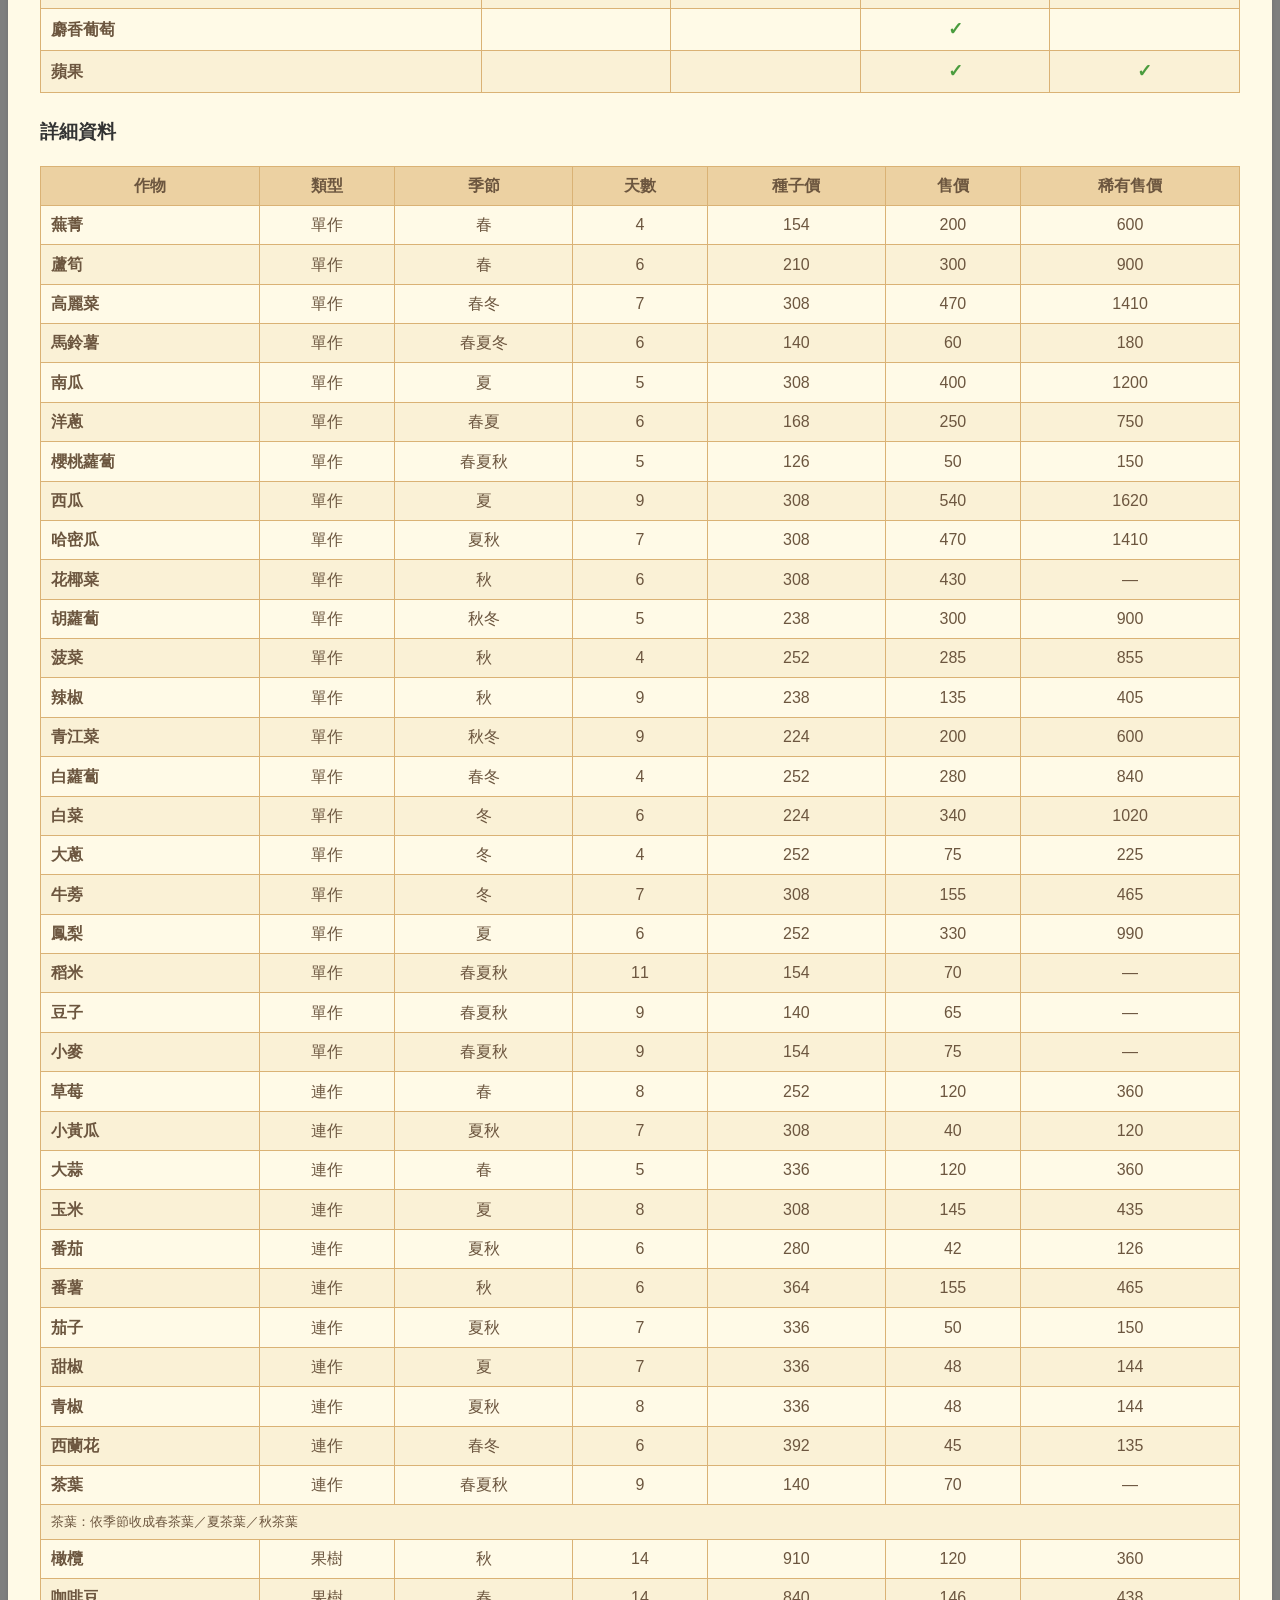
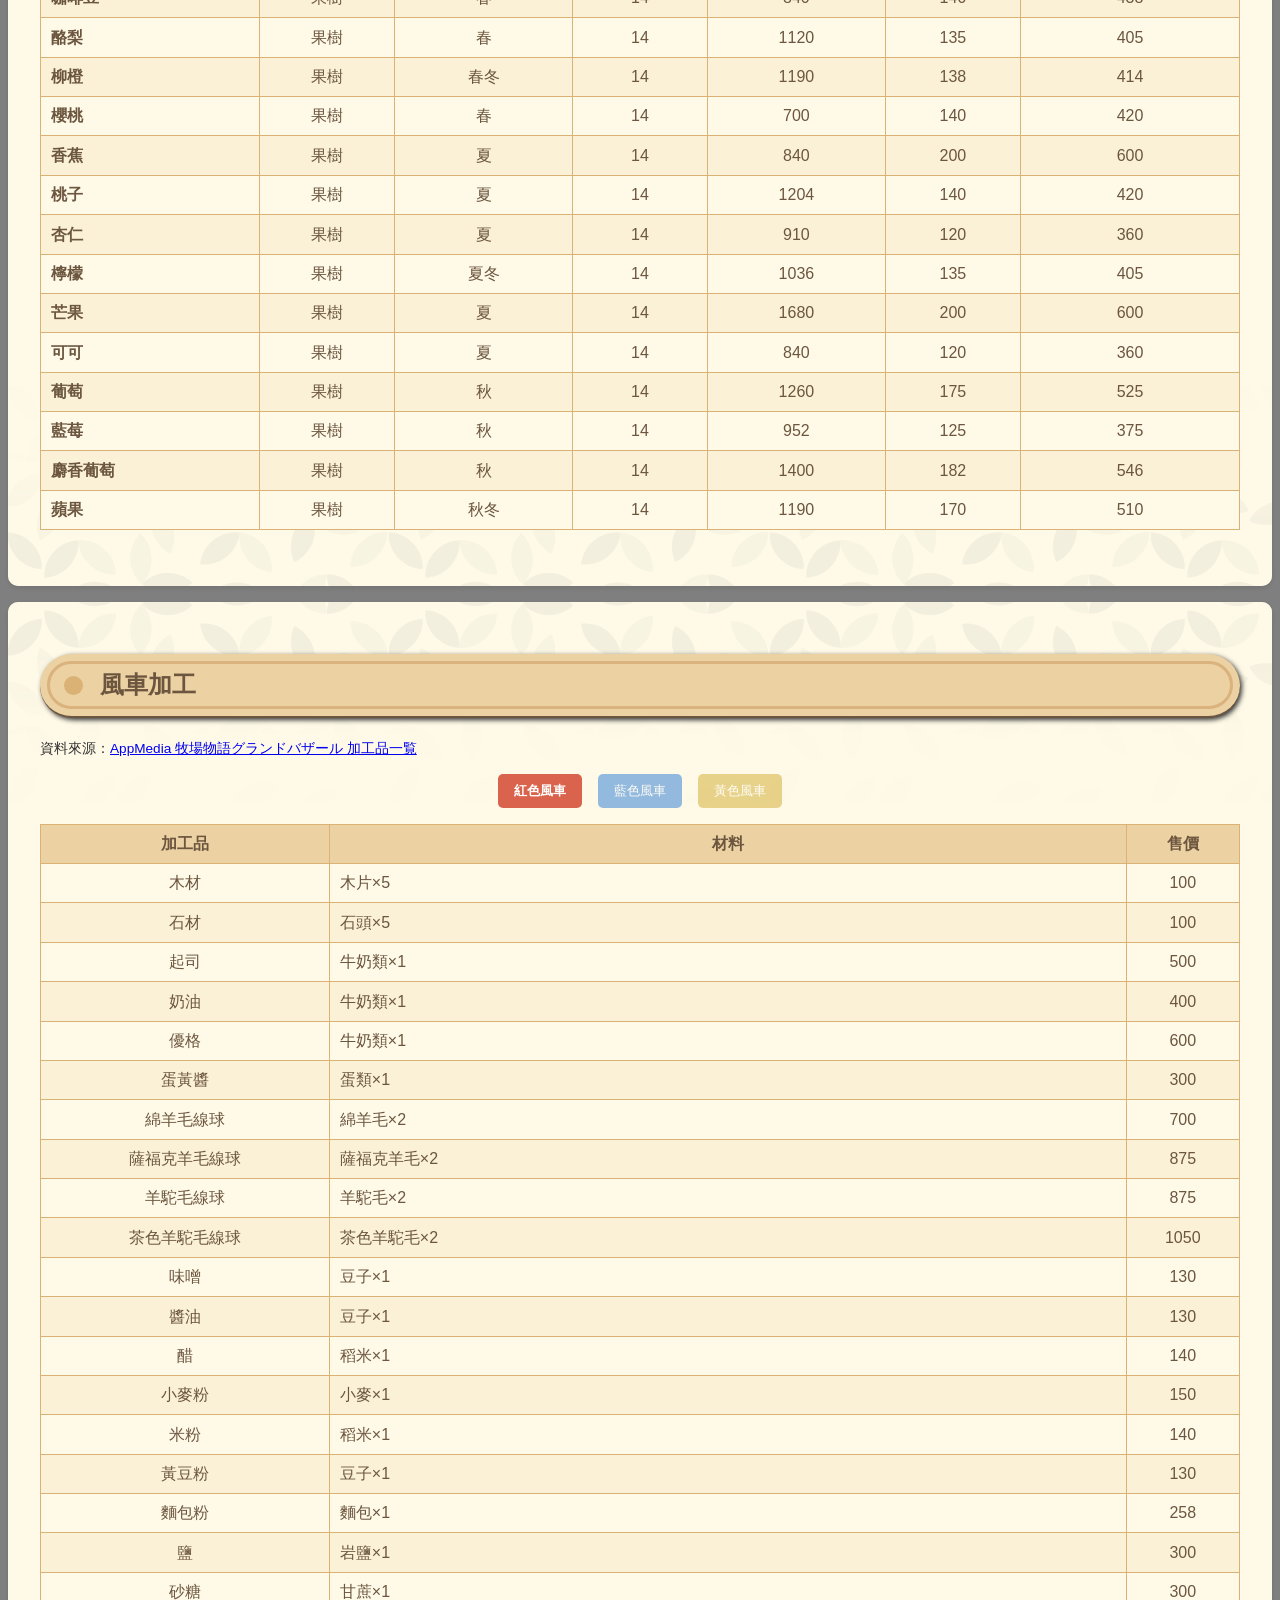
==== commit c96cf3b6: "新增料理星數試算工具 - 公式依玩家實測整理（14 組數據全部符合）：   主材料平均（往上取到 0.5 星）＋每個巧思的加成，上限 7 星 - 巧思加成：無星級或比平均低 +0.5；與平均相同或較高" ====
--- a/index.html
+++ b/index.html
@@ -78,6 +78,22 @@
         <section>
             <div class="content" id="cooking">
                 <h2>賺錢料理</h2>
+                <div id="star-calculator">
+                    <h3>料理星數試算</h3>
+                    <div class="calc-group">
+                        <p class="normal">主材料</p>
+                        <div id="calc-mains"></div>
+                        <button type="button" id="calc-add-main">＋ 主材料</button>
+                    </div>
+                    <div class="calc-group">
+                        <p class="normal">巧思（創新欄）</p>
+                        <div id="calc-extras"></div>
+                        <button type="button" id="calc-add-extra">＋ 巧思</button>
+                    </div>
+                    <p id="calc-result"></p>
+                    <ul id="calc-steps"></ul>
+                    <p class="data-source">公式：主材料平均（往上取到 0.5 星）＋每個巧思的加成（無星級或比主材料平均低 +0.5；與平均相同或較高 +1；比平均高 2.5 星以上 +1.5），上限 7 星。依玩家實測整理。</p>
+                </div>
                 <p id="cooking-source"></p>
                 <div id="cooking-cards">
                     <!-- JavaScript 生成料理卡片 -->
--- a/styles.css
+++ b/styles.css
@@ -282,6 +282,66 @@
   margin-top: -0.5rem;
 }
 
+/* 料理星數試算 */
+#star-calculator {
+  background-color: #ecd1a277;
+  border: 2px solid #dab275;
+  border-radius: 10px;
+  padding: 1rem;
+  margin-bottom: 1.5rem;
+  color: #6c563f;
+  text-align: center;
+}
+
+#star-calculator h3 {
+  margin-top: 0;
+}
+
+.calc-group {
+  margin-bottom: 1rem;
+}
+
+.calc-row {
+  display: inline-flex;
+  align-items: center;
+  gap: 0.25rem;
+  margin: 0.25rem;
+}
+
+.calc-row select {
+  padding: 0.3rem 0.5rem;
+  border: 1px solid #dab275;
+  border-radius: 4px;
+  background-color: #fffae7;
+  color: #6c563f;
+  font-size: 1rem;
+}
+
+#star-calculator button {
+  background: #6bbf59;
+  color: #fff;
+  border: none;
+  padding: 0.3rem 0.75rem;
+  border-radius: 5px;
+  cursor: pointer;
+}
+
+#star-calculator button.calc-remove {
+  background: #d9634c;
+  padding: 0.3rem 0.5rem;
+}
+
+#calc-result {
+  font-size: 1.4rem;
+  font-weight: bold;
+}
+
+#calc-steps {
+  display: inline-block;
+  text-align: left;
+  margin: 0;
+}
+
 /* 賺錢料理 */
 #cooking-cards,
 #cooking-tips {
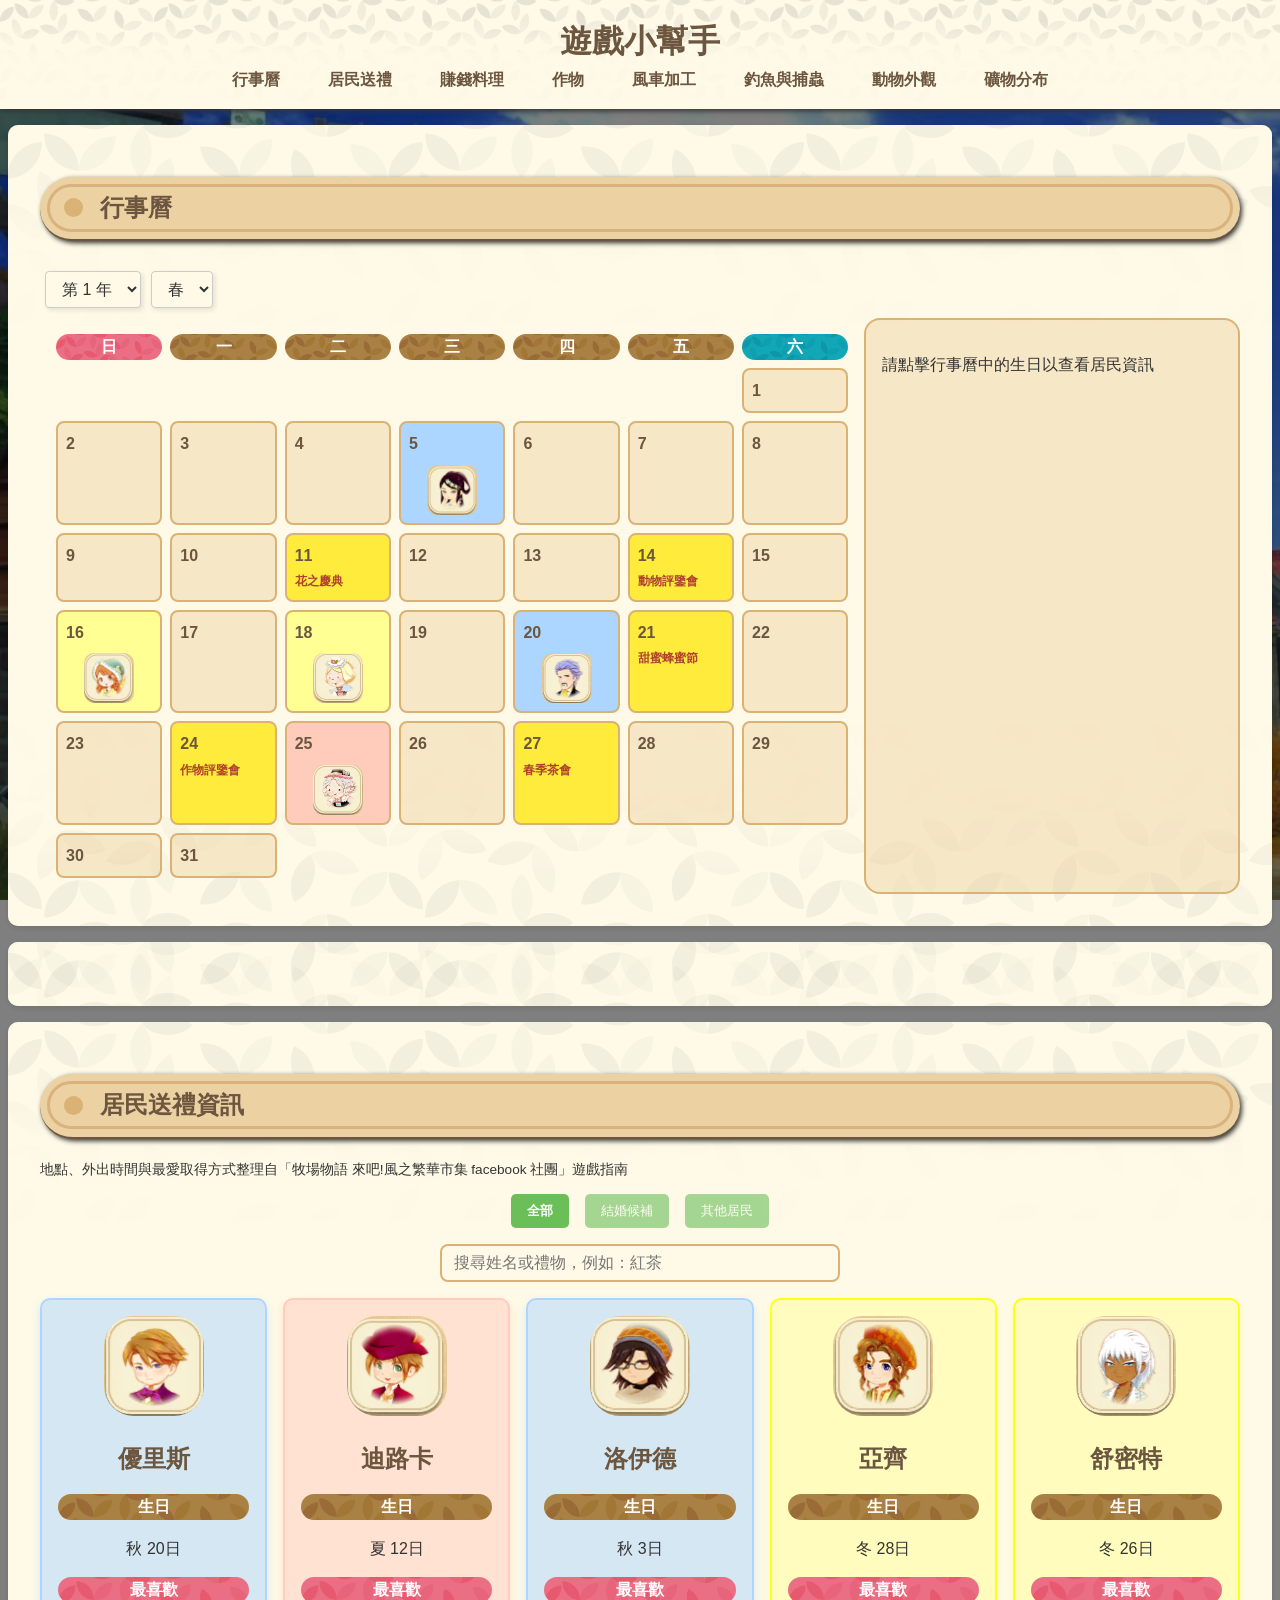
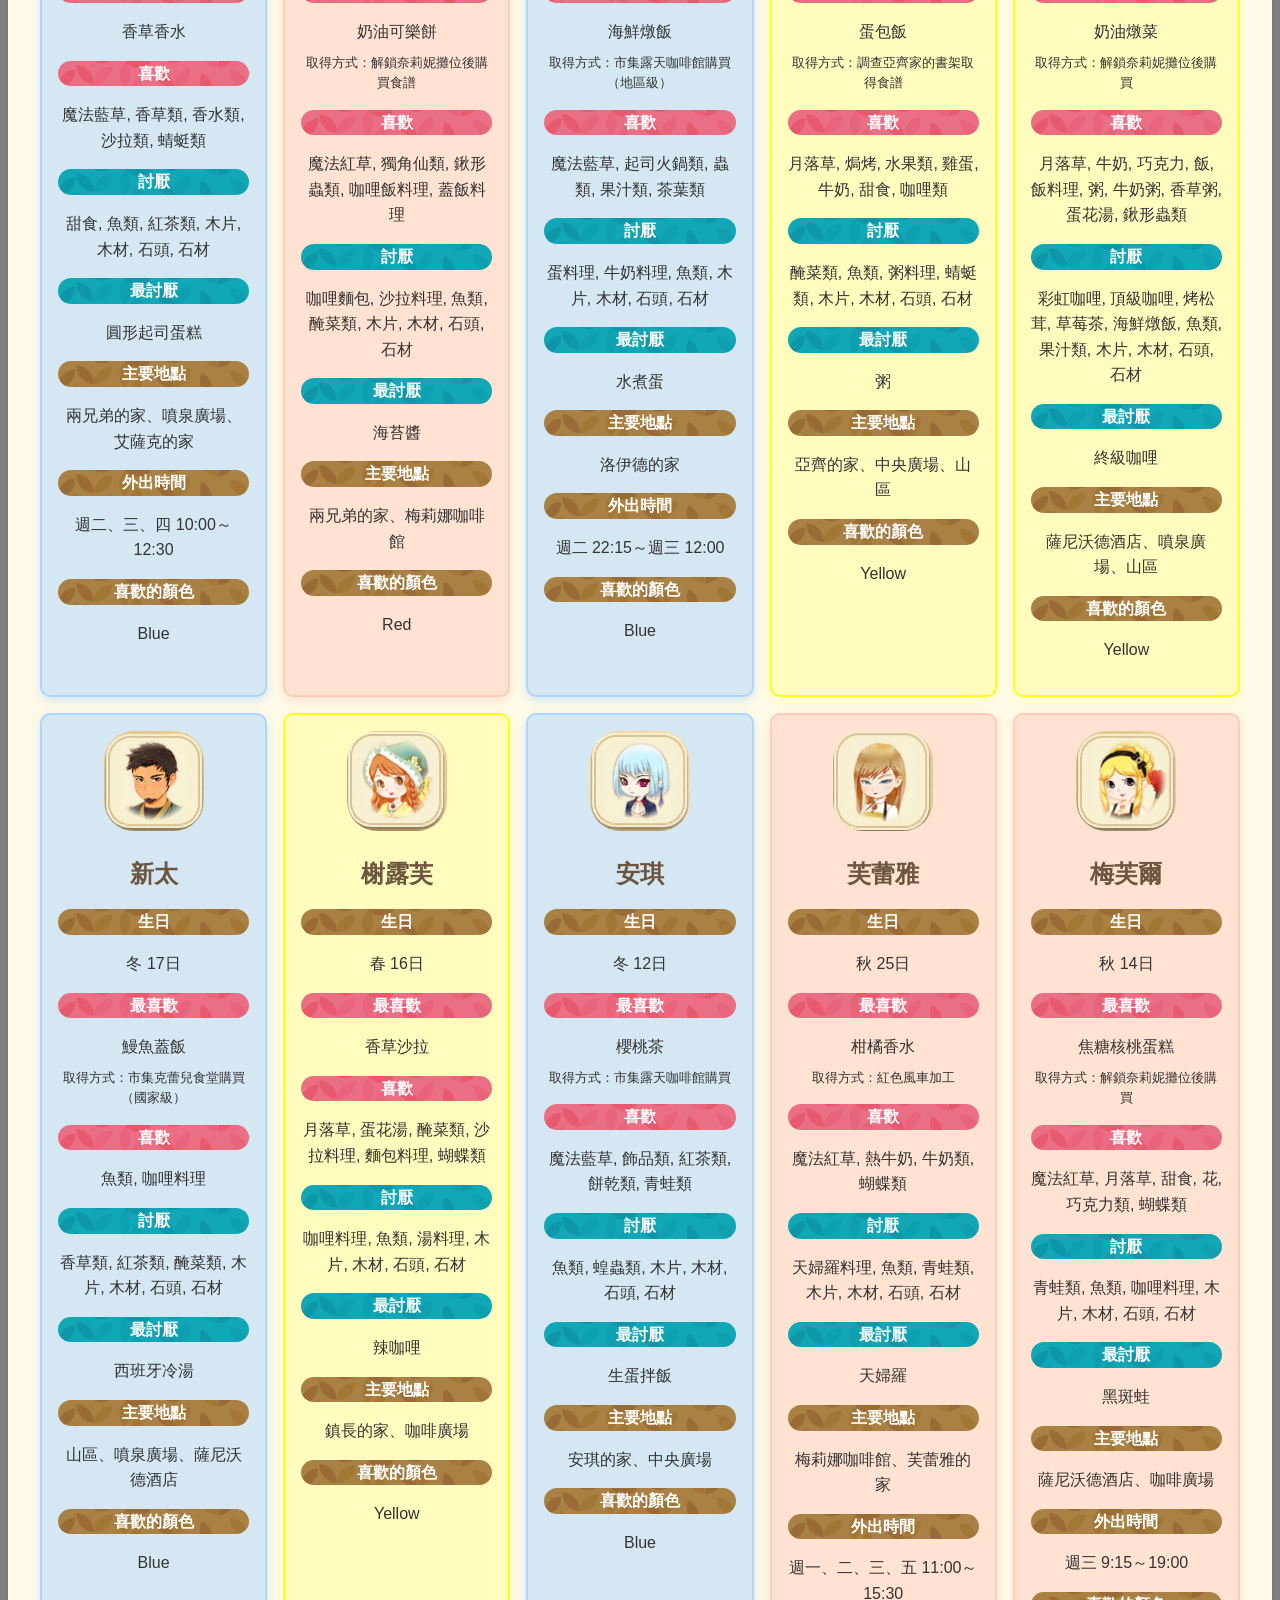
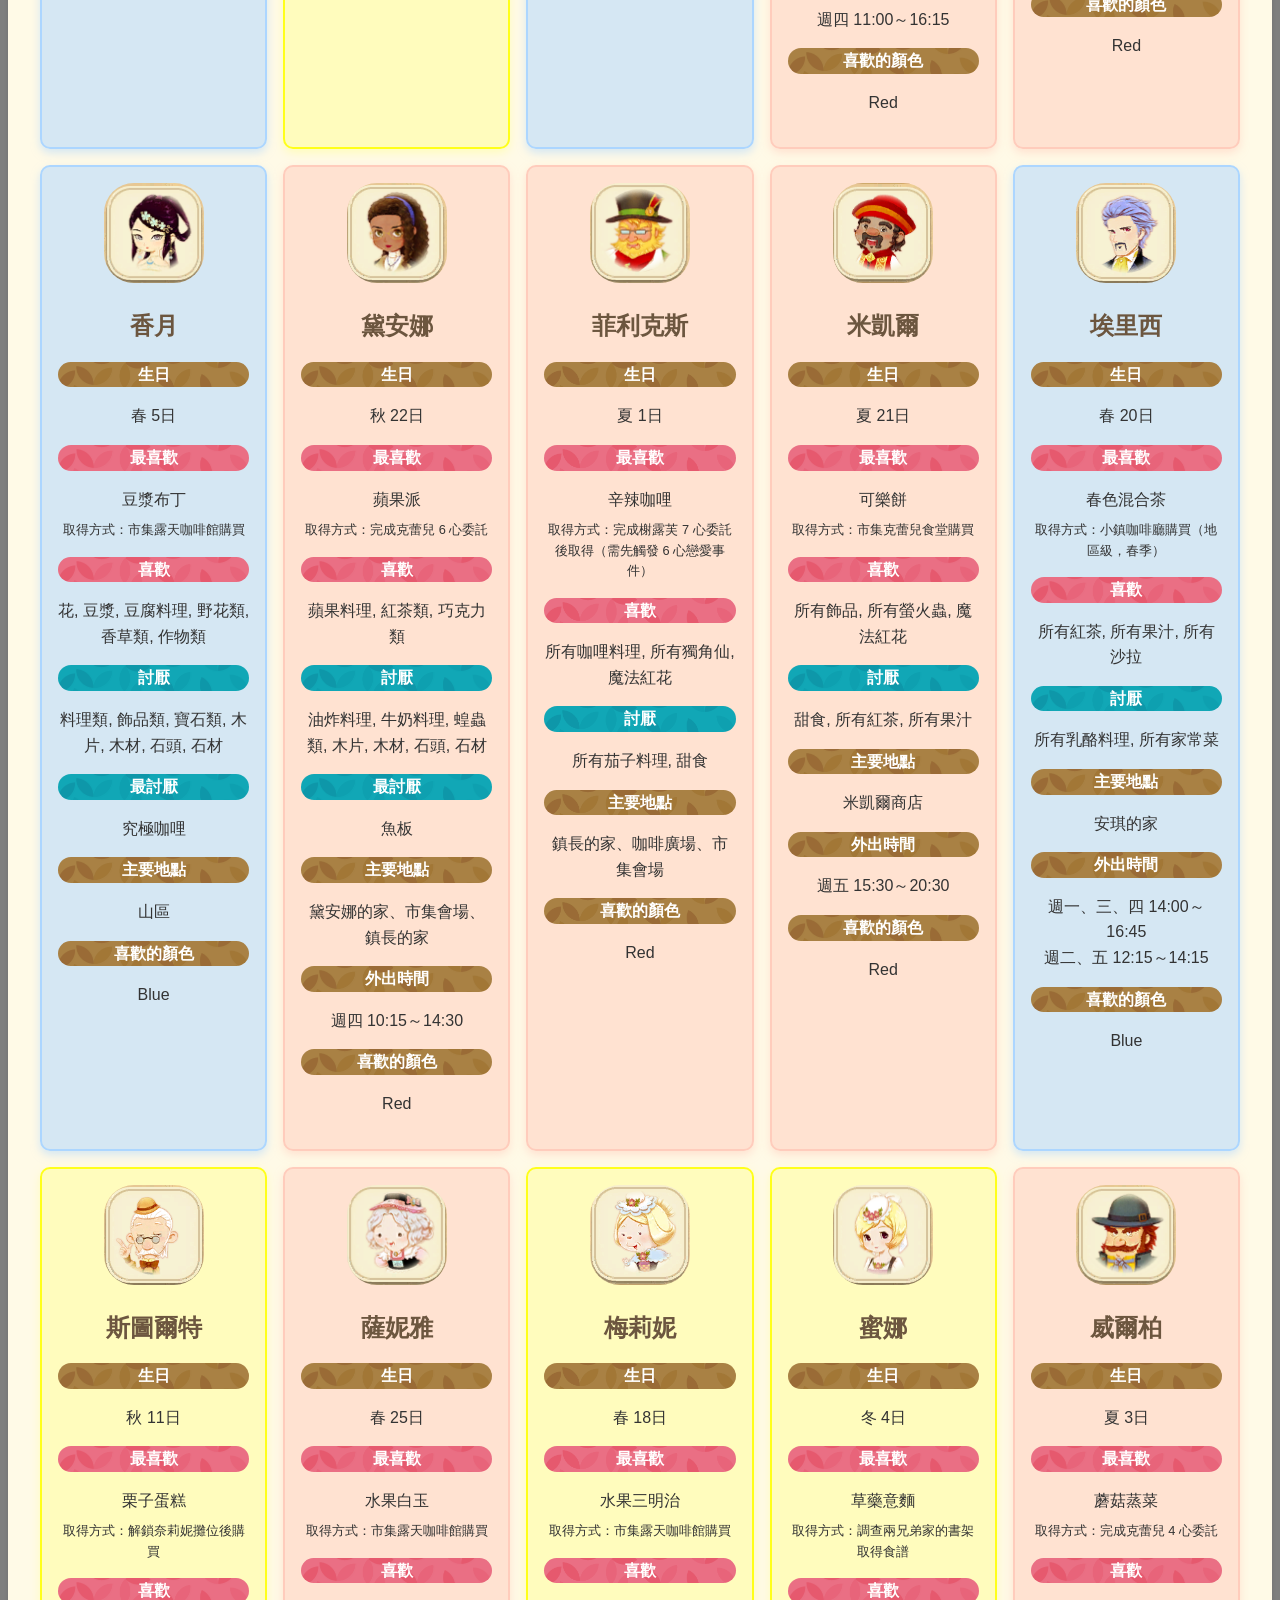
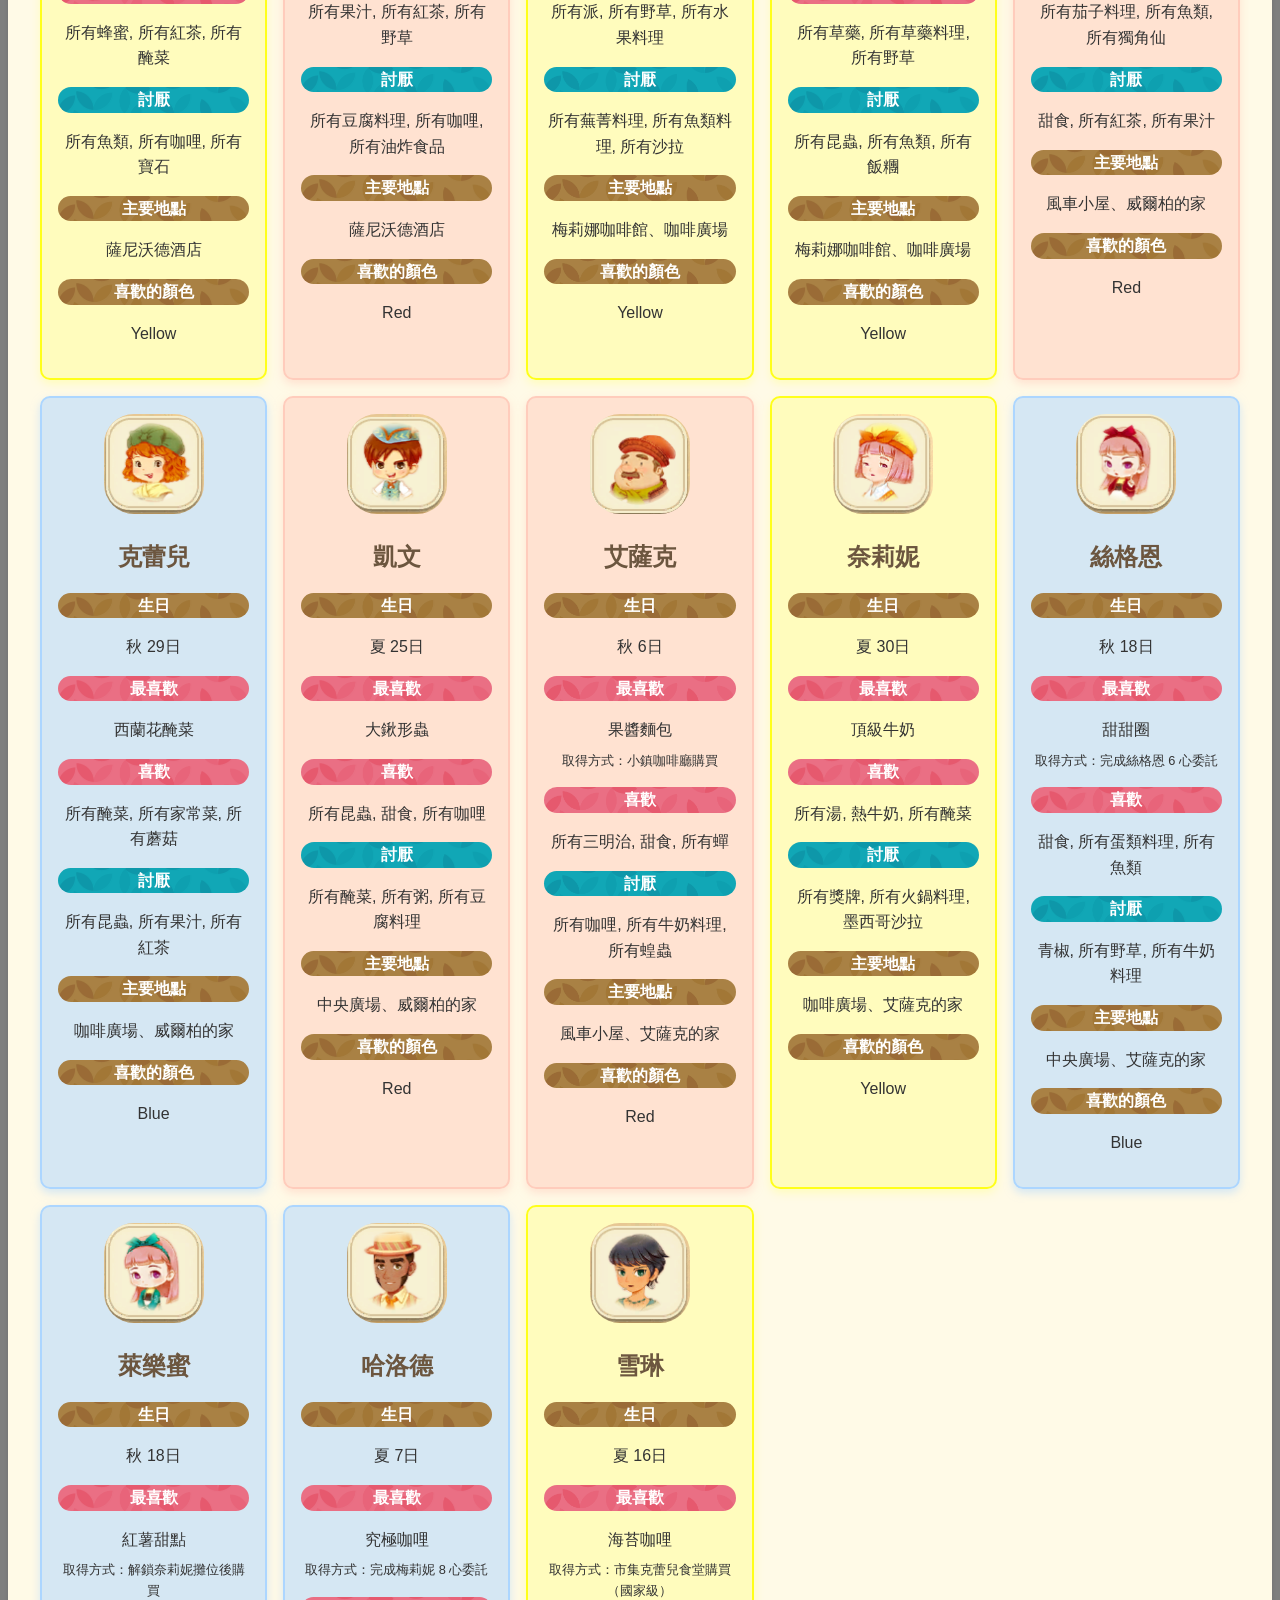
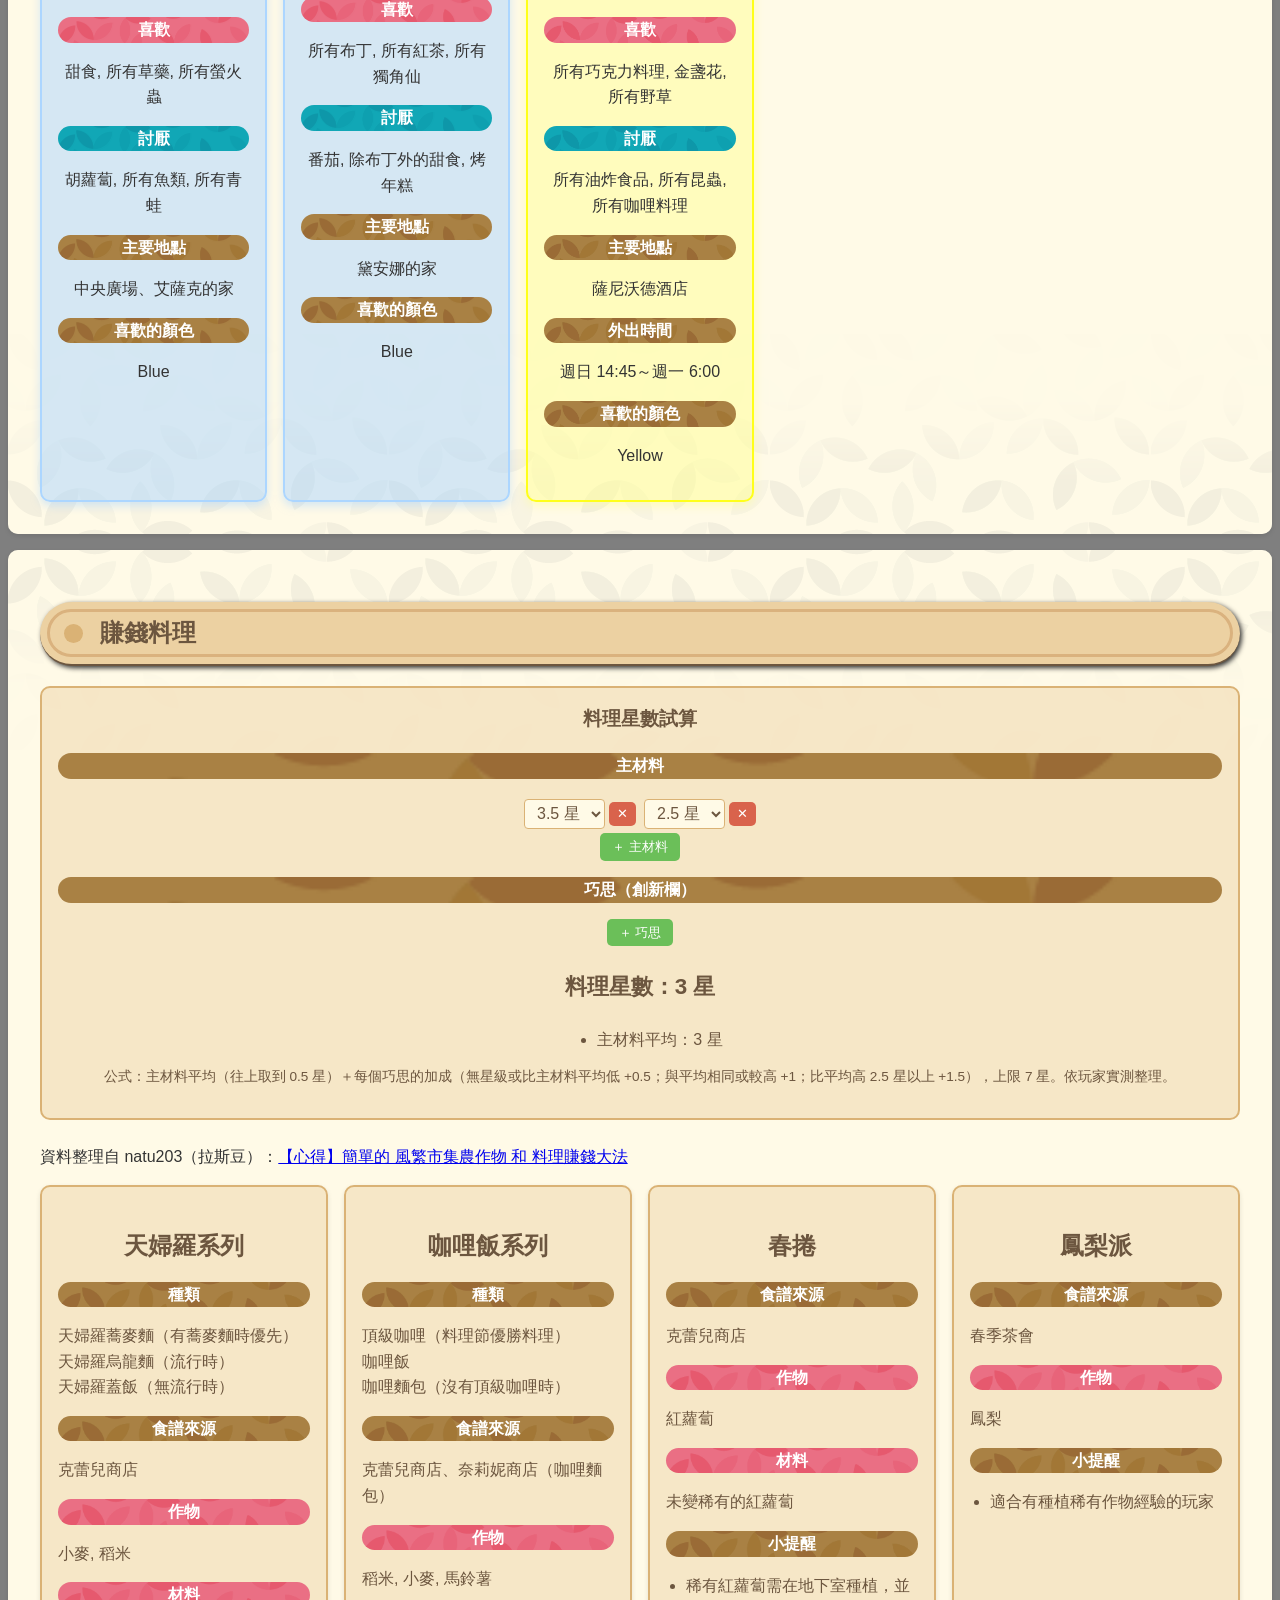
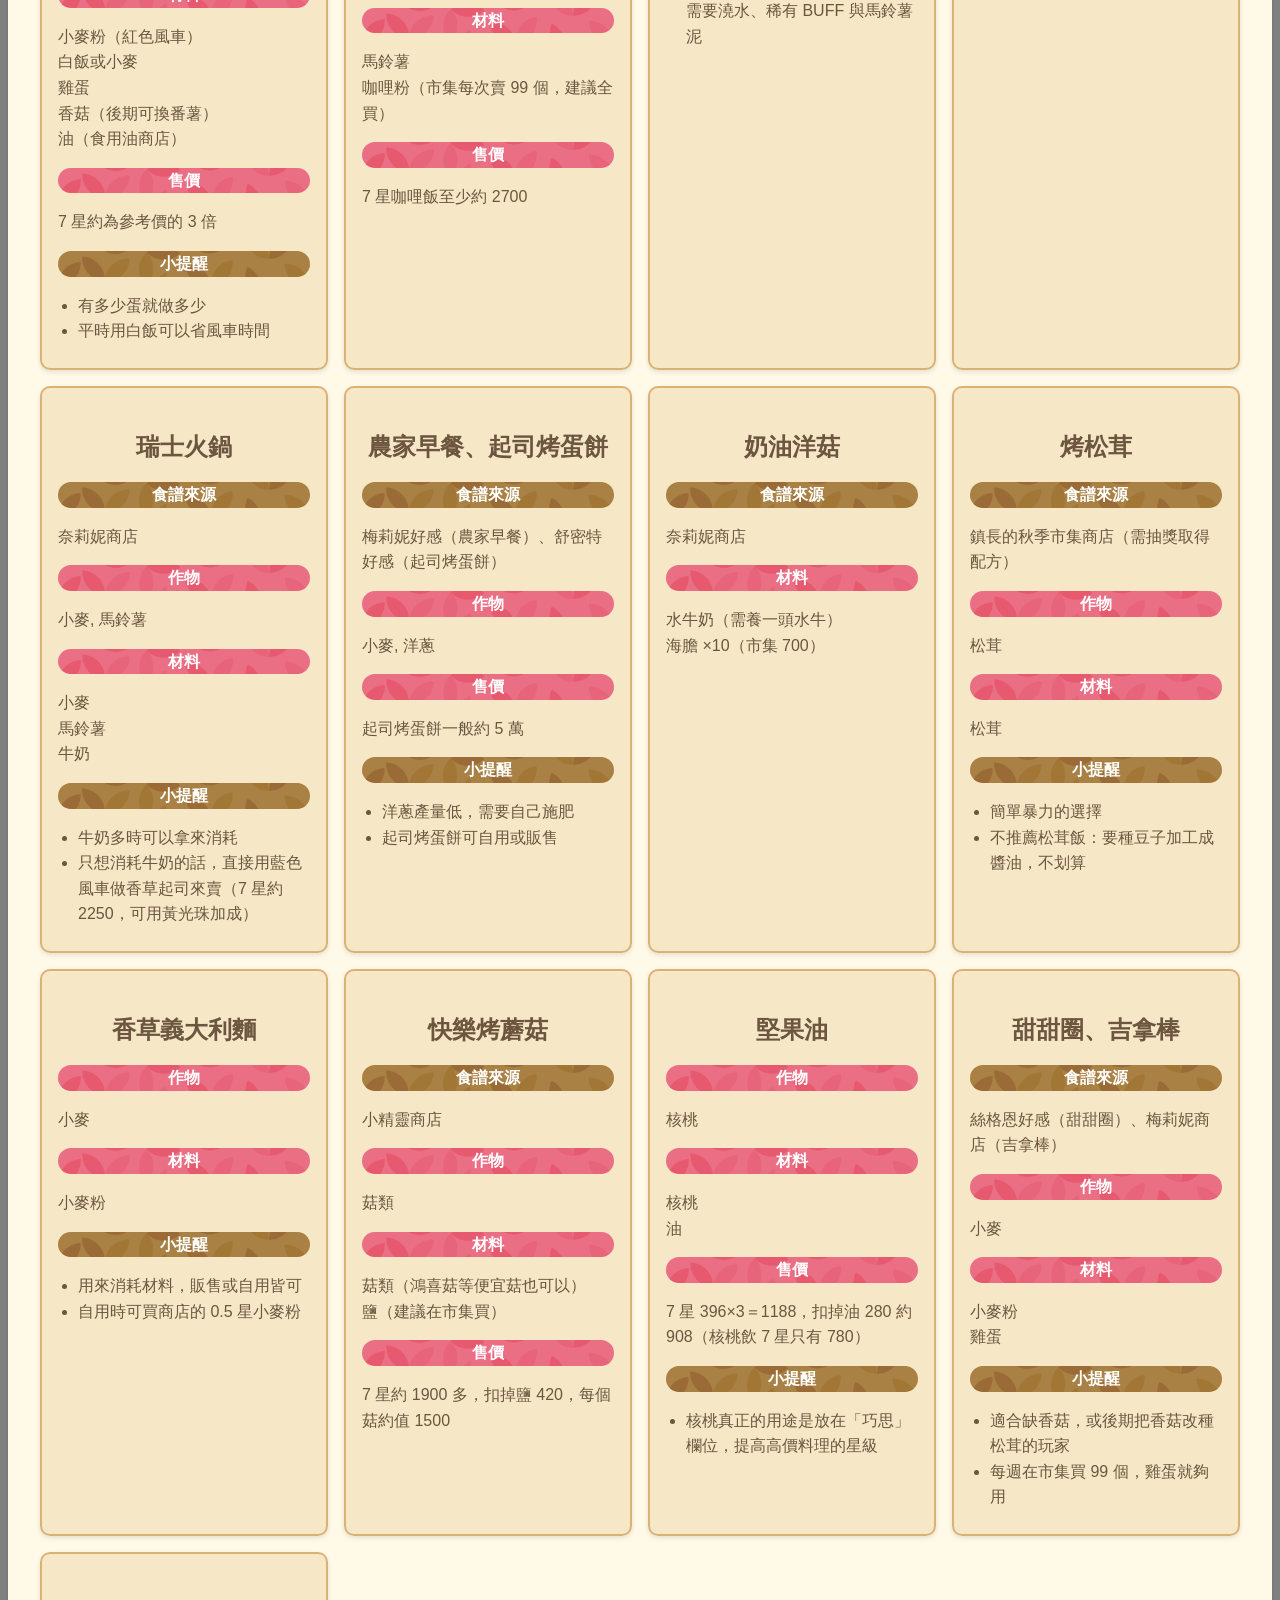
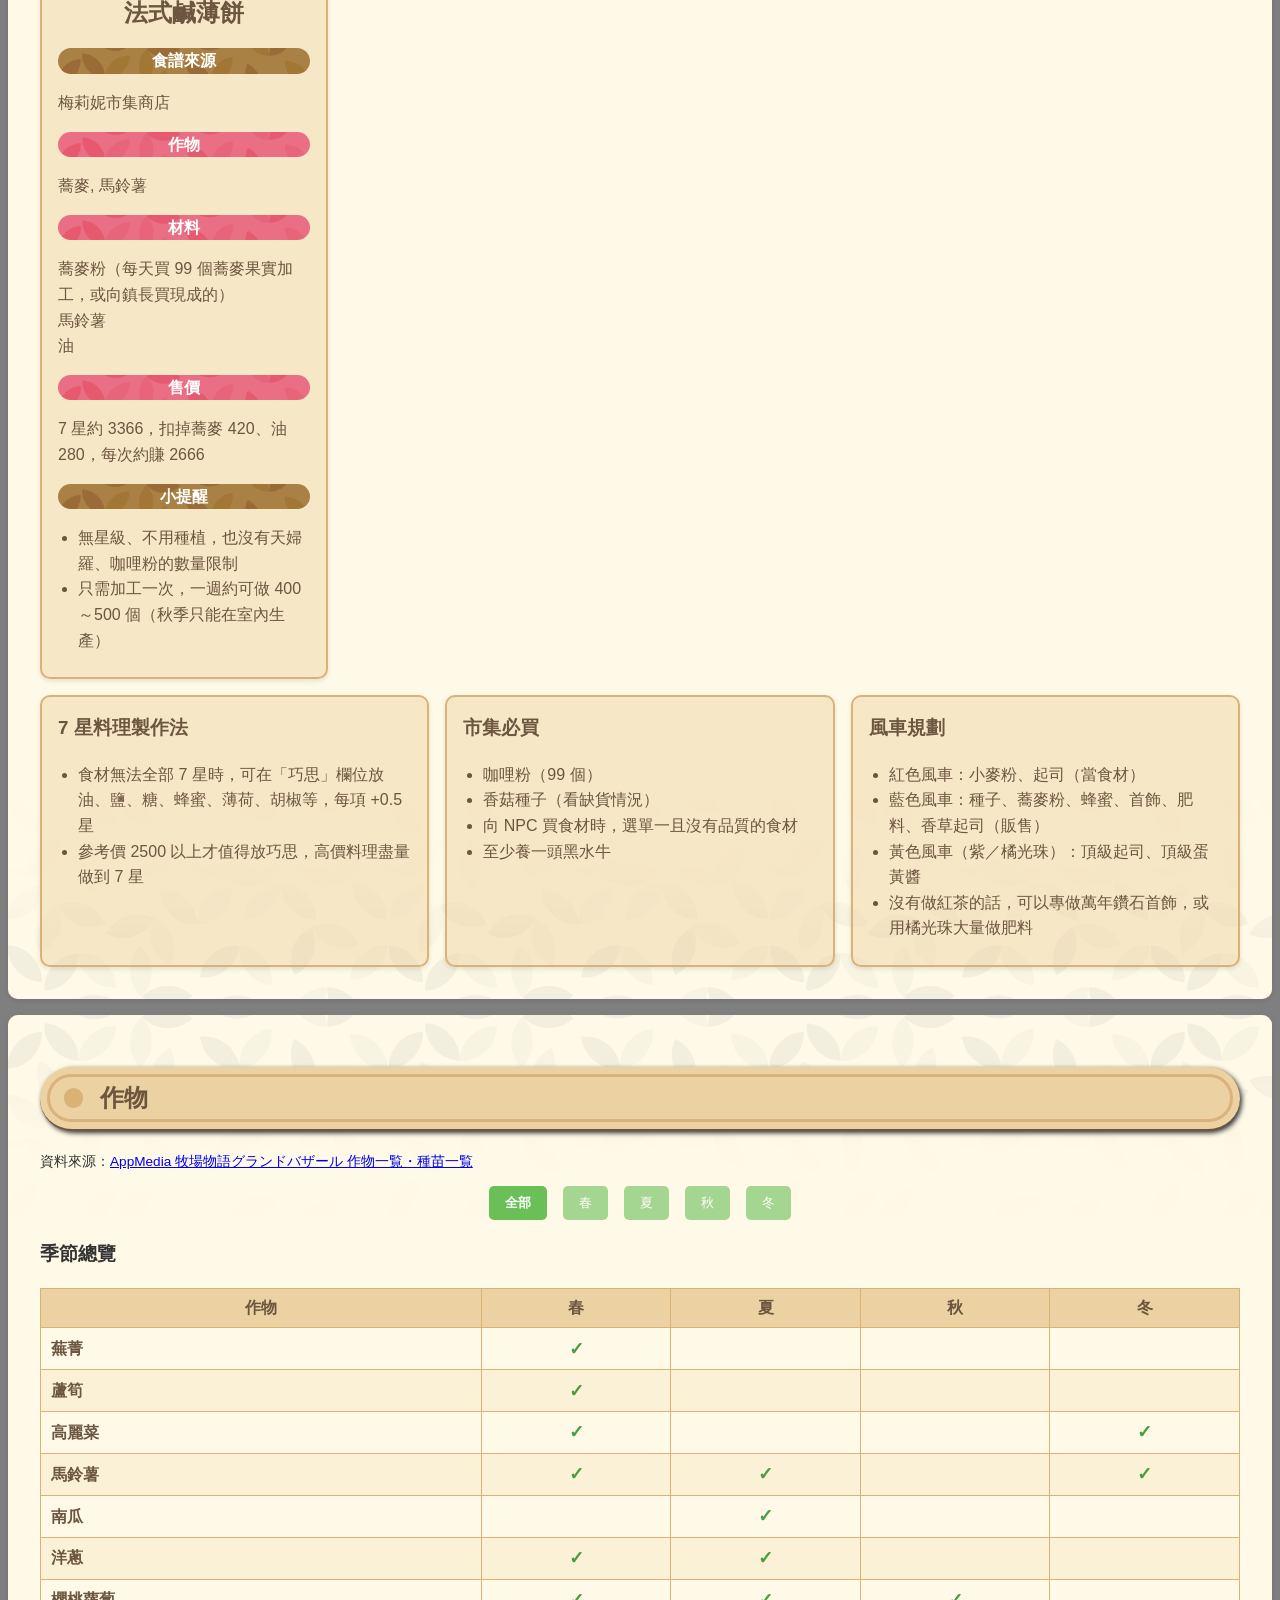
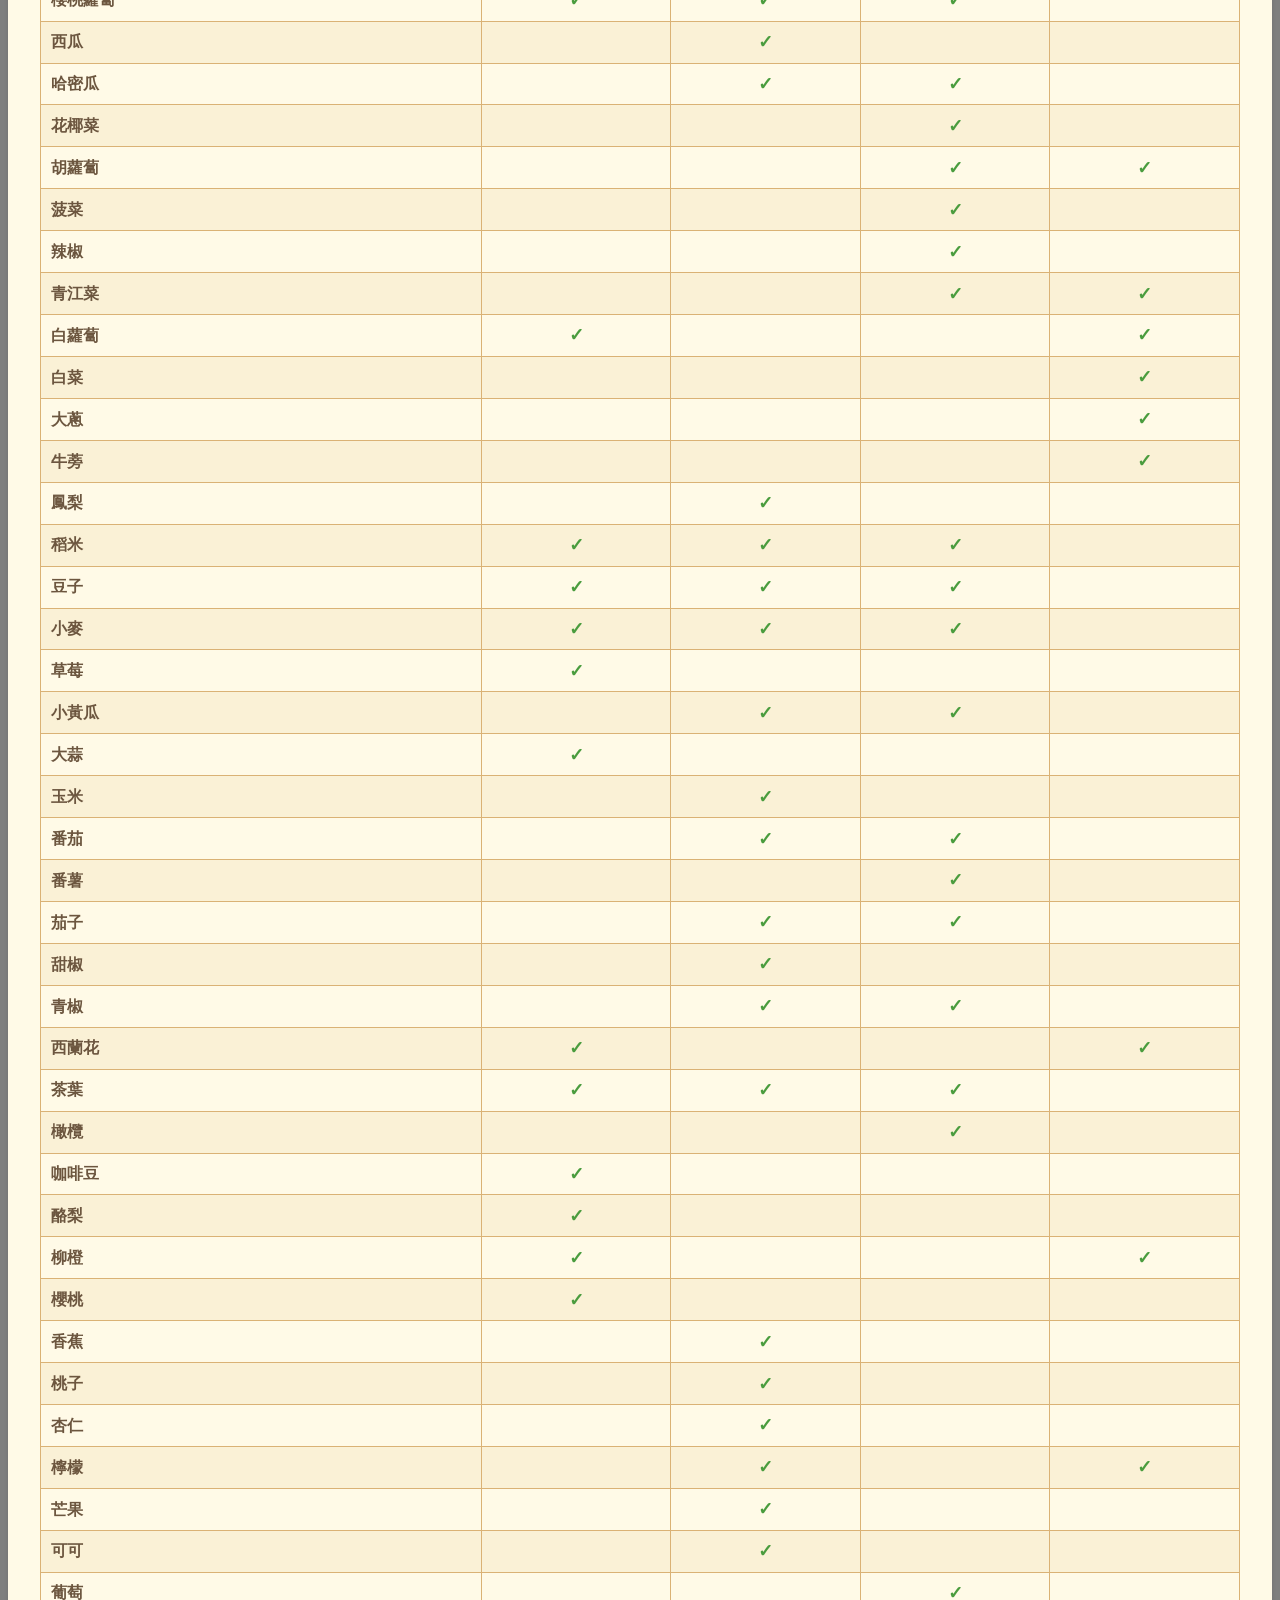
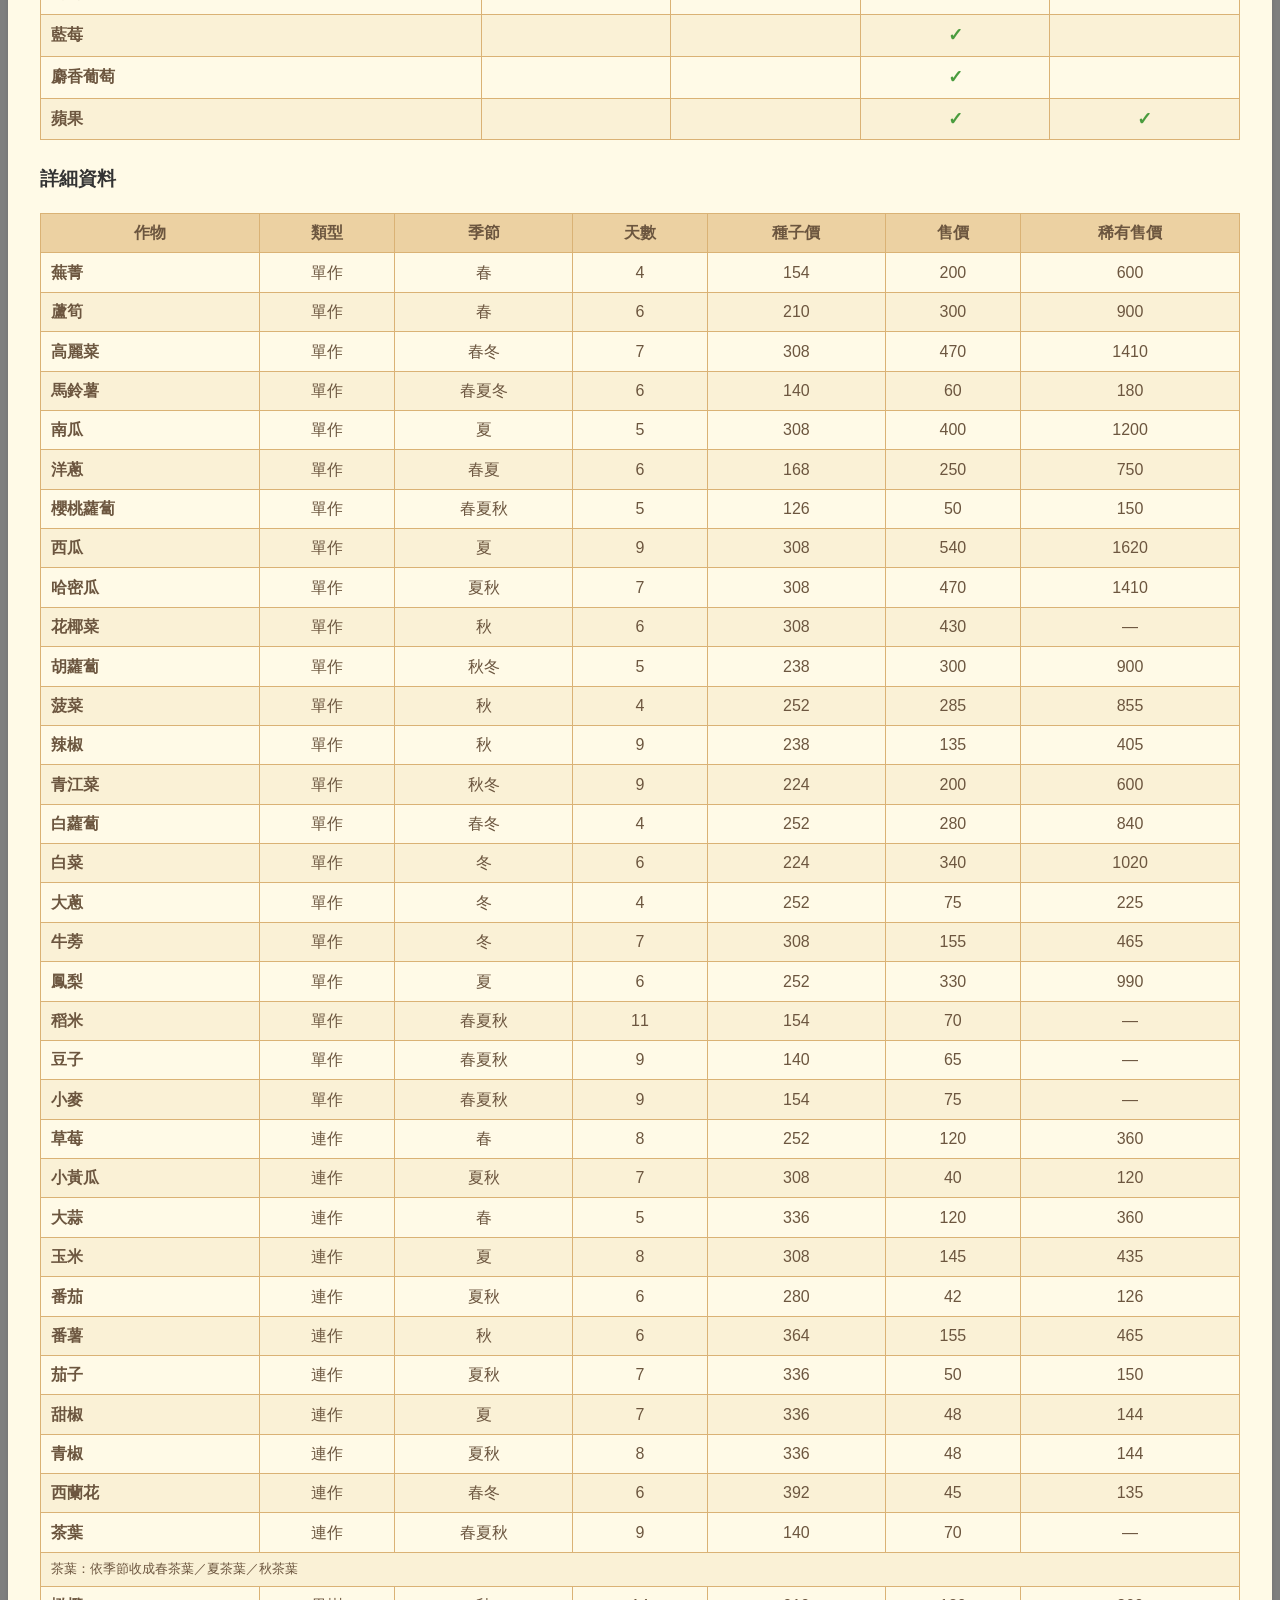
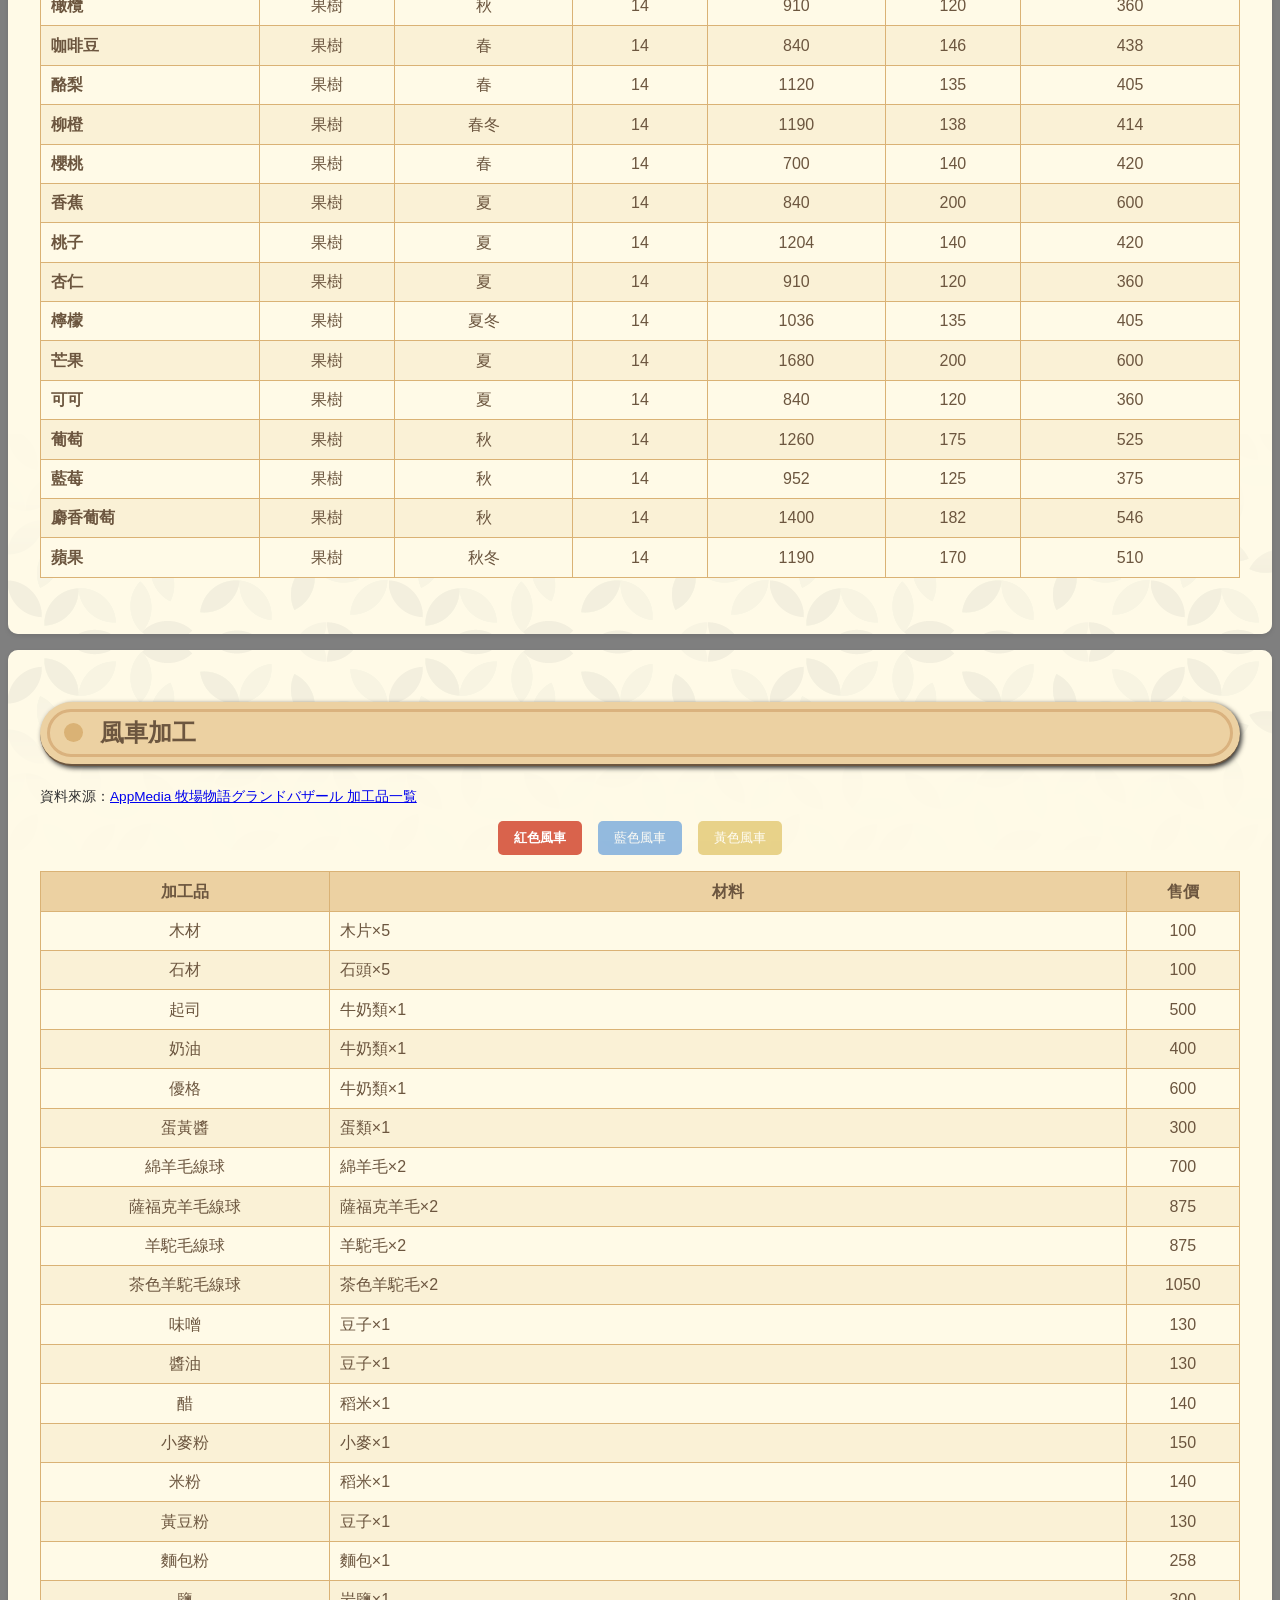
==== commit 331ef2d9: "作物區塊新增季節篩選 - 新增全部／春／夏／秋／冬切換按鈕，季節總覽與詳細資料一起篩選，選擇會記在 localStorage - 季節總覽中標示目前選到的季節欄位  Co-Authored-By: C" ====
--- a/index.html
+++ b/index.html
@@ -109,6 +109,13 @@
             <div class="content" id="crops">
                 <h2>作物</h2>
                 <p class="data-source" id="crops-source"></p>
+                <div class="tabs" id="crops-season-tabs">
+                    <button data-season="">全部</button>
+                    <button data-season="春">春</button>
+                    <button data-season="夏">夏</button>
+                    <button data-season="秋">秋</button>
+                    <button data-season="冬">冬</button>
+                </div>
                 <h3>季節總覽</h3>
                 <div class="table-wrapper">
                     <table class="data-table" id="crops-overview">
--- a/styles.css
+++ b/styles.css
@@ -425,6 +425,11 @@
   font-size: 1.1rem;
 }
 
+/* 選到的季節欄位 */
+.data-table .season-current {
+  background-color: #6bbf5933;
+}
+
 .note-row td {
   text-align: left;
   font-size: 0.8rem;
@@ -464,12 +469,14 @@
 
 /* 釣魚與捕蟲 */
 #fishing-type-tabs button,
-#fishing-season-tabs button {
+#fishing-season-tabs button,
+#crops-season-tabs button {
   opacity: 0.6;
 }
 
 #fishing-type-tabs button.active,
-#fishing-season-tabs button.active {
+#fishing-season-tabs button.active,
+#crops-season-tabs button.active {
   opacity: 1;
   font-weight: bold;
 }
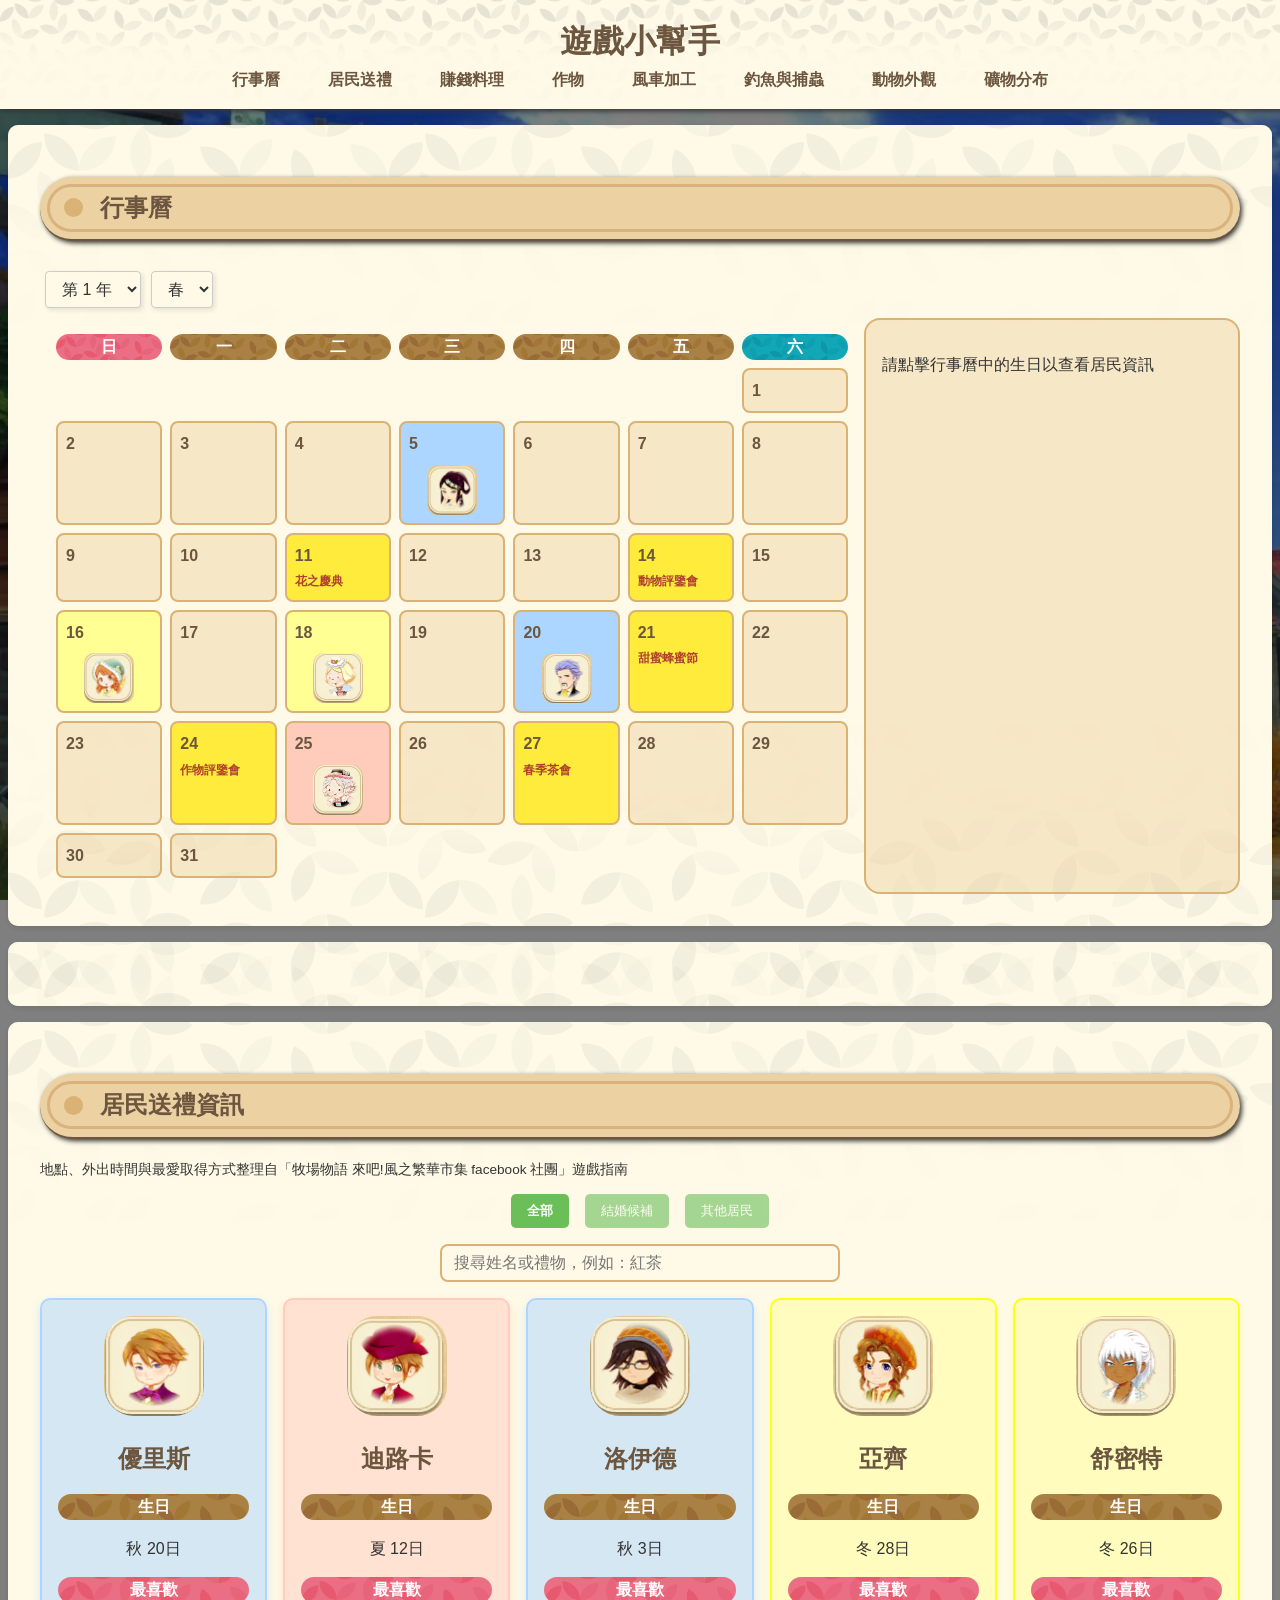
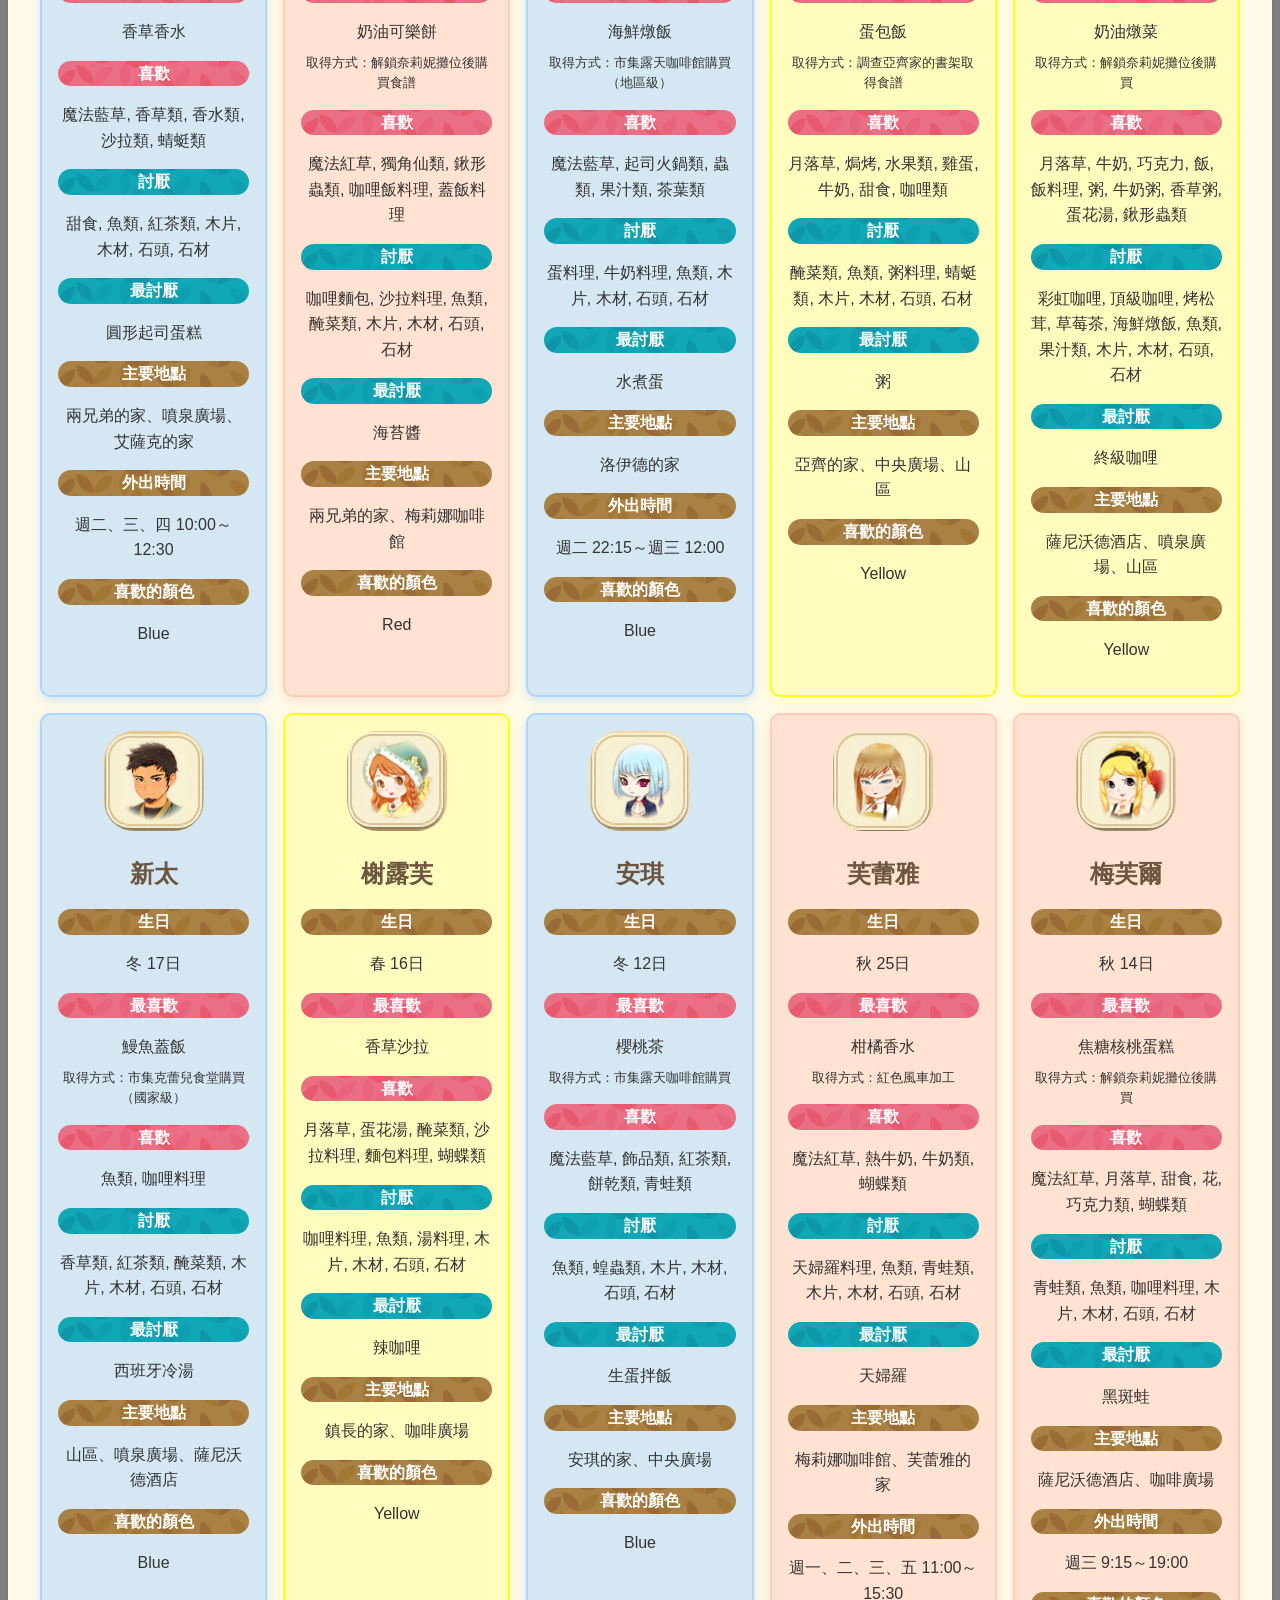
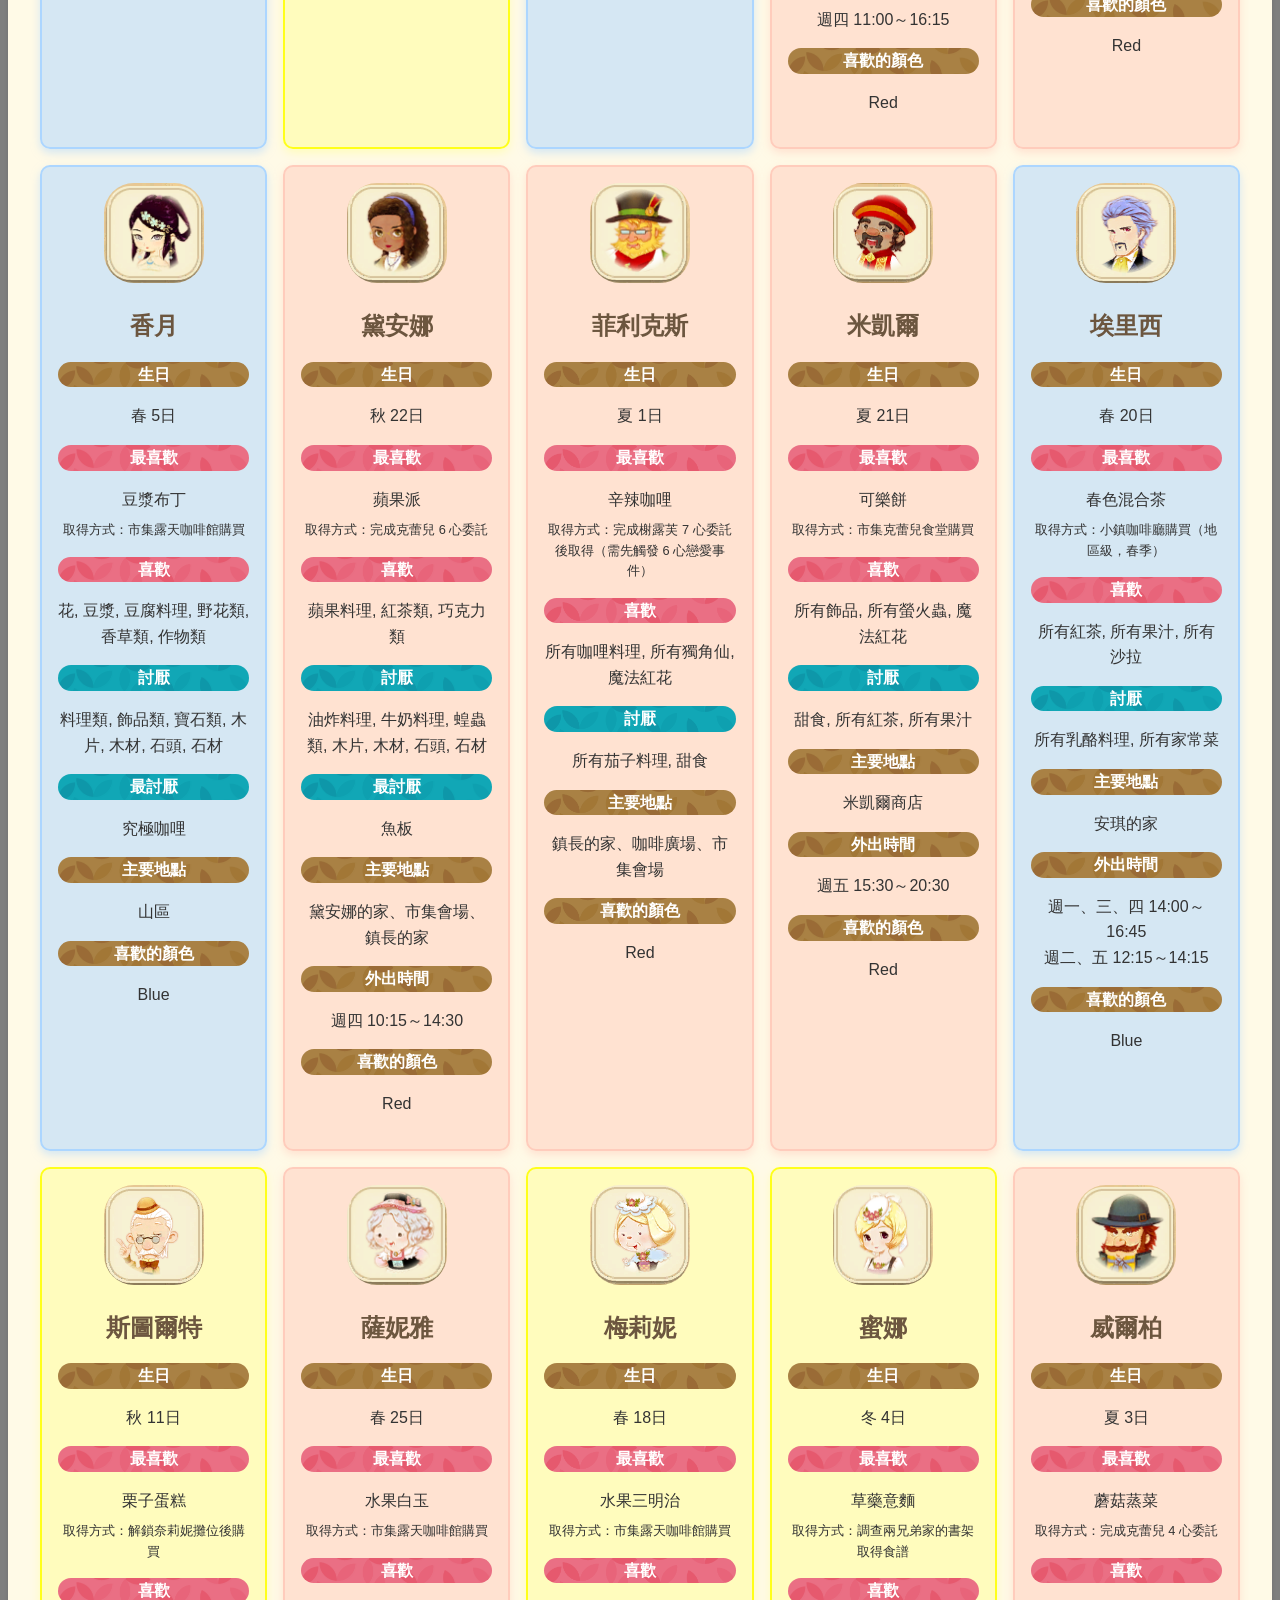
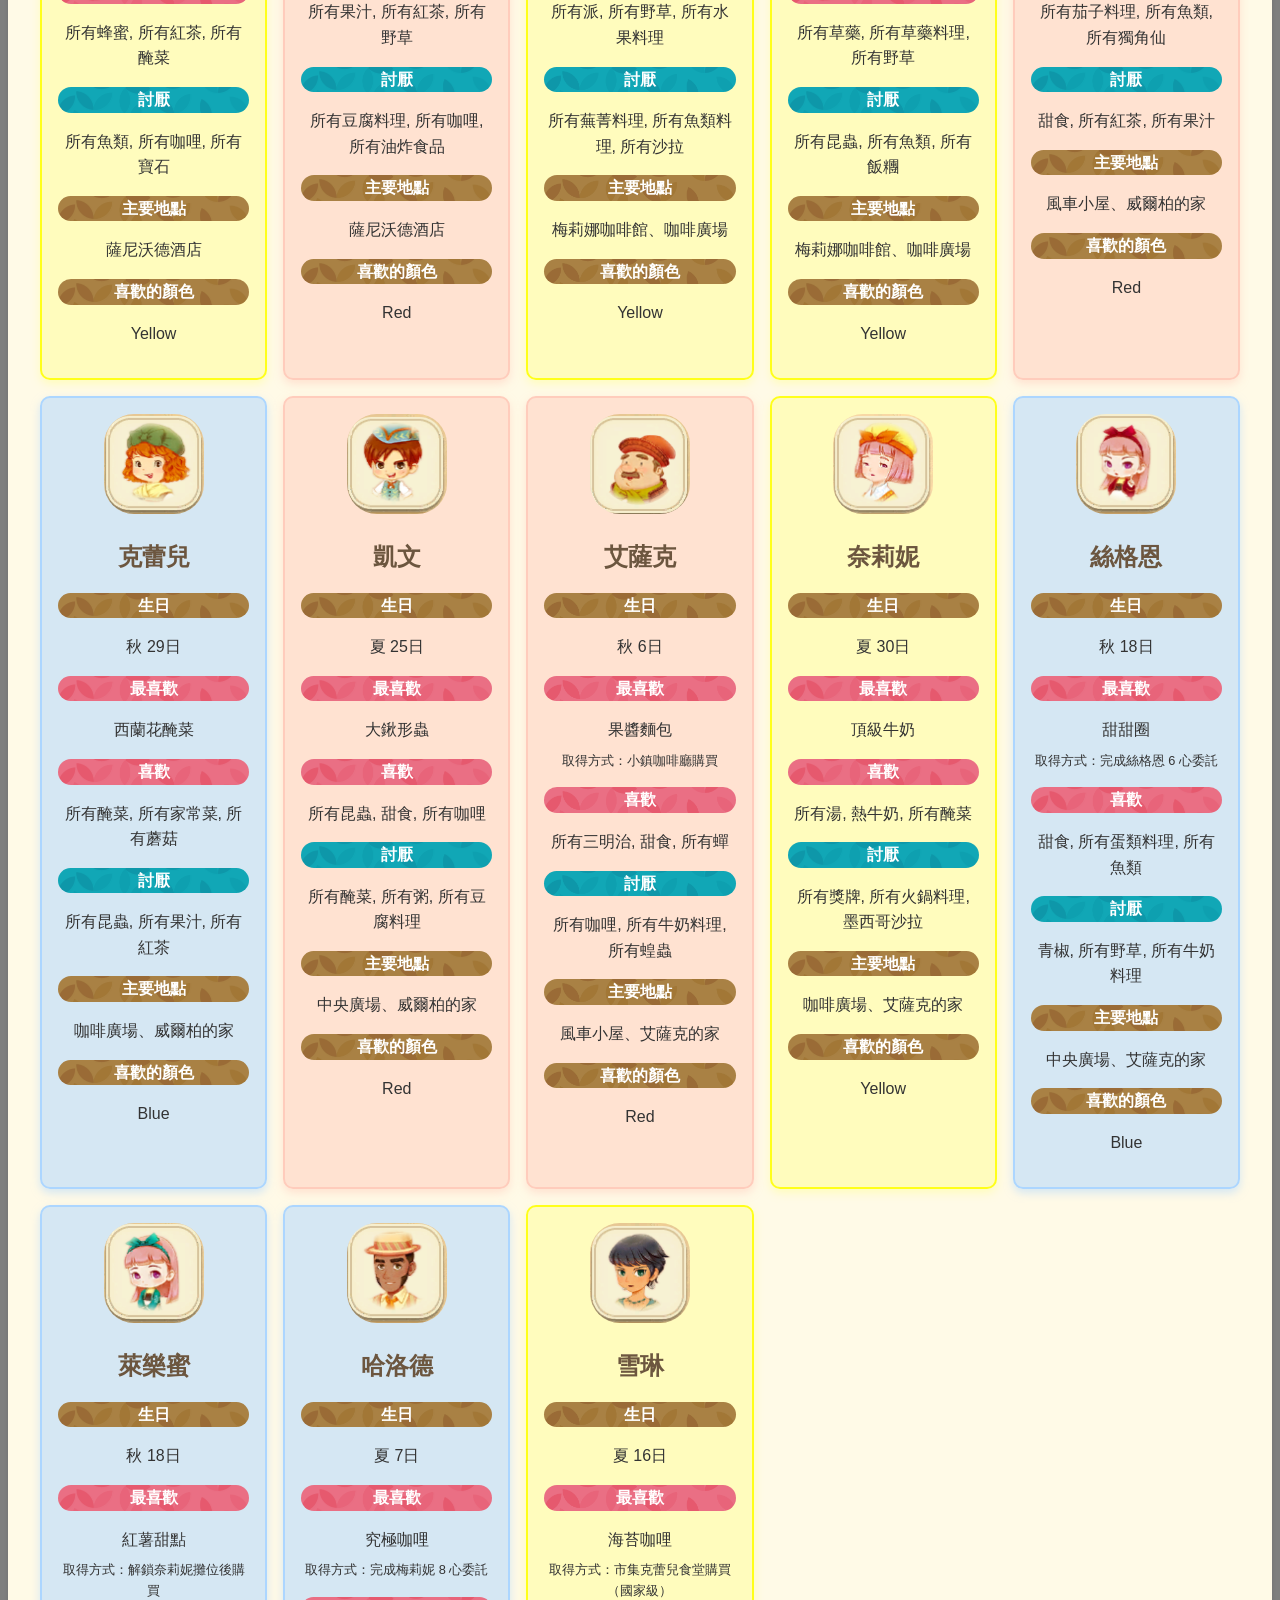
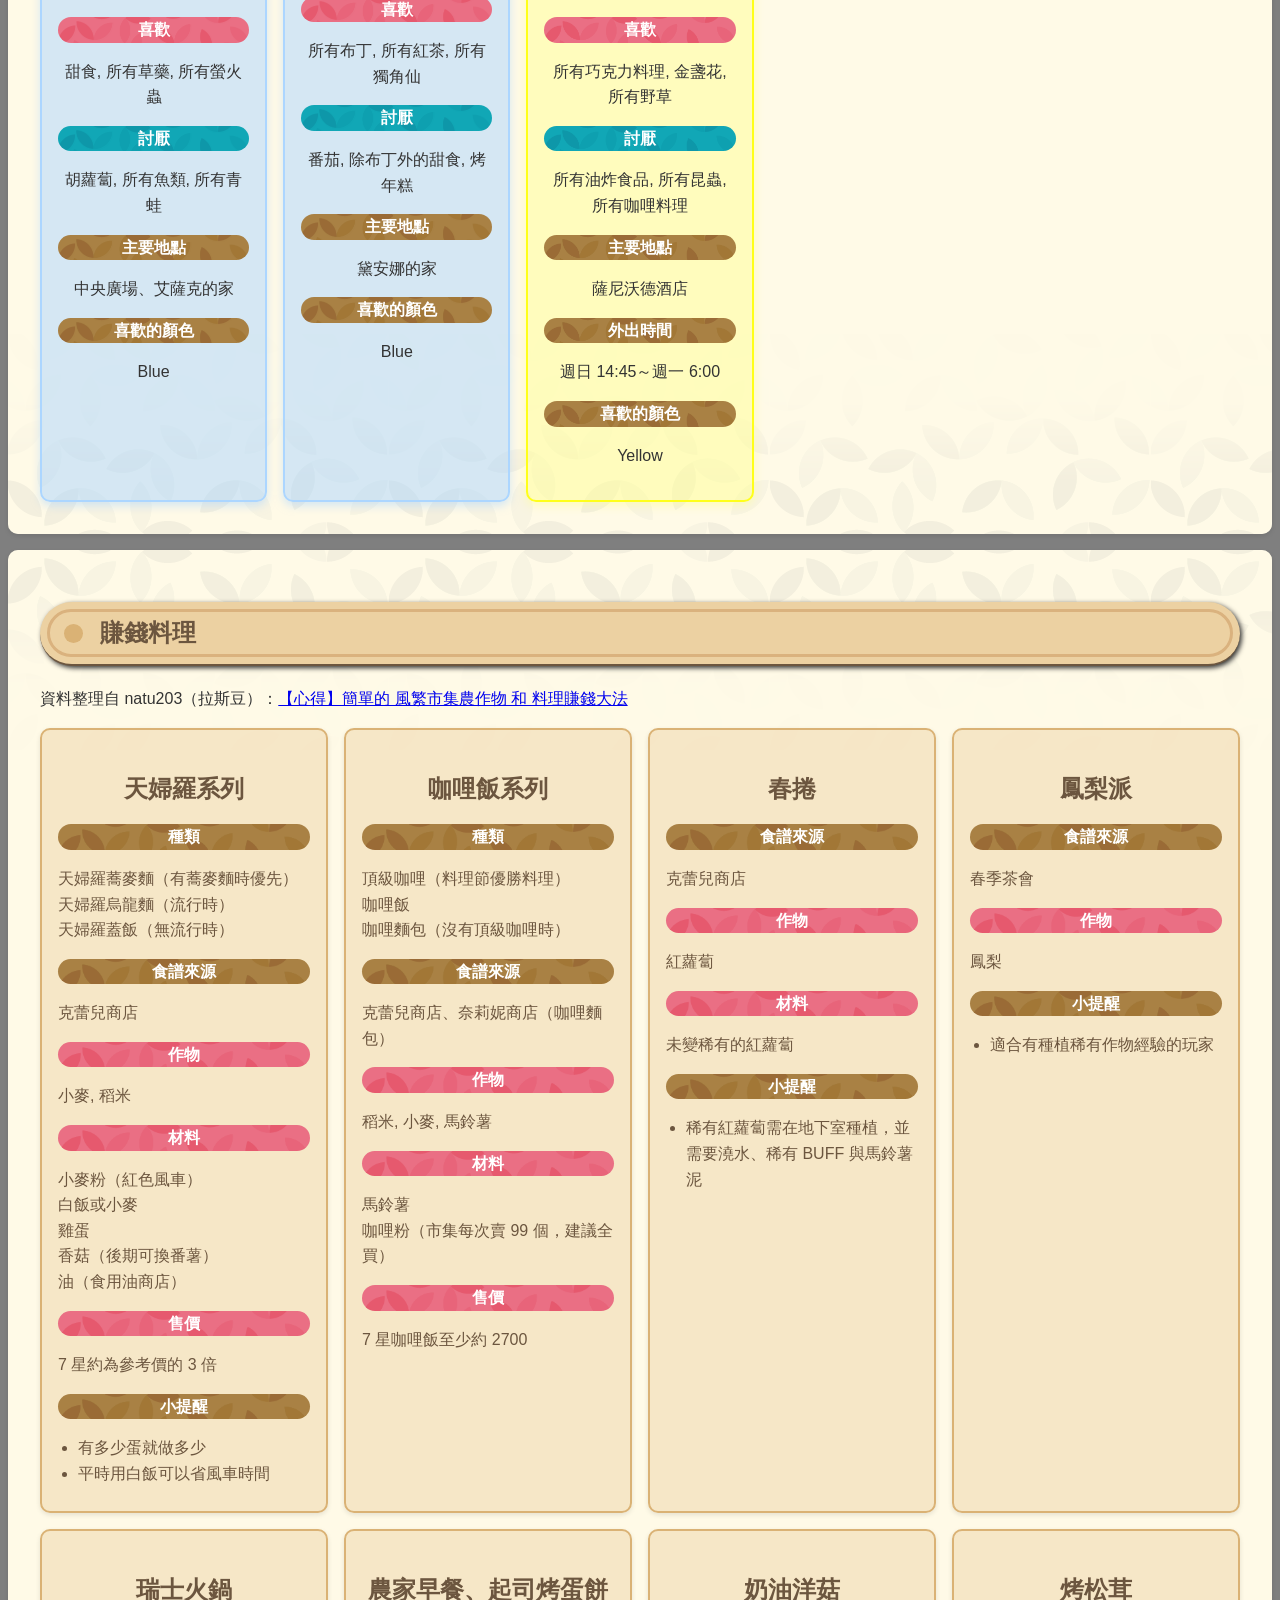
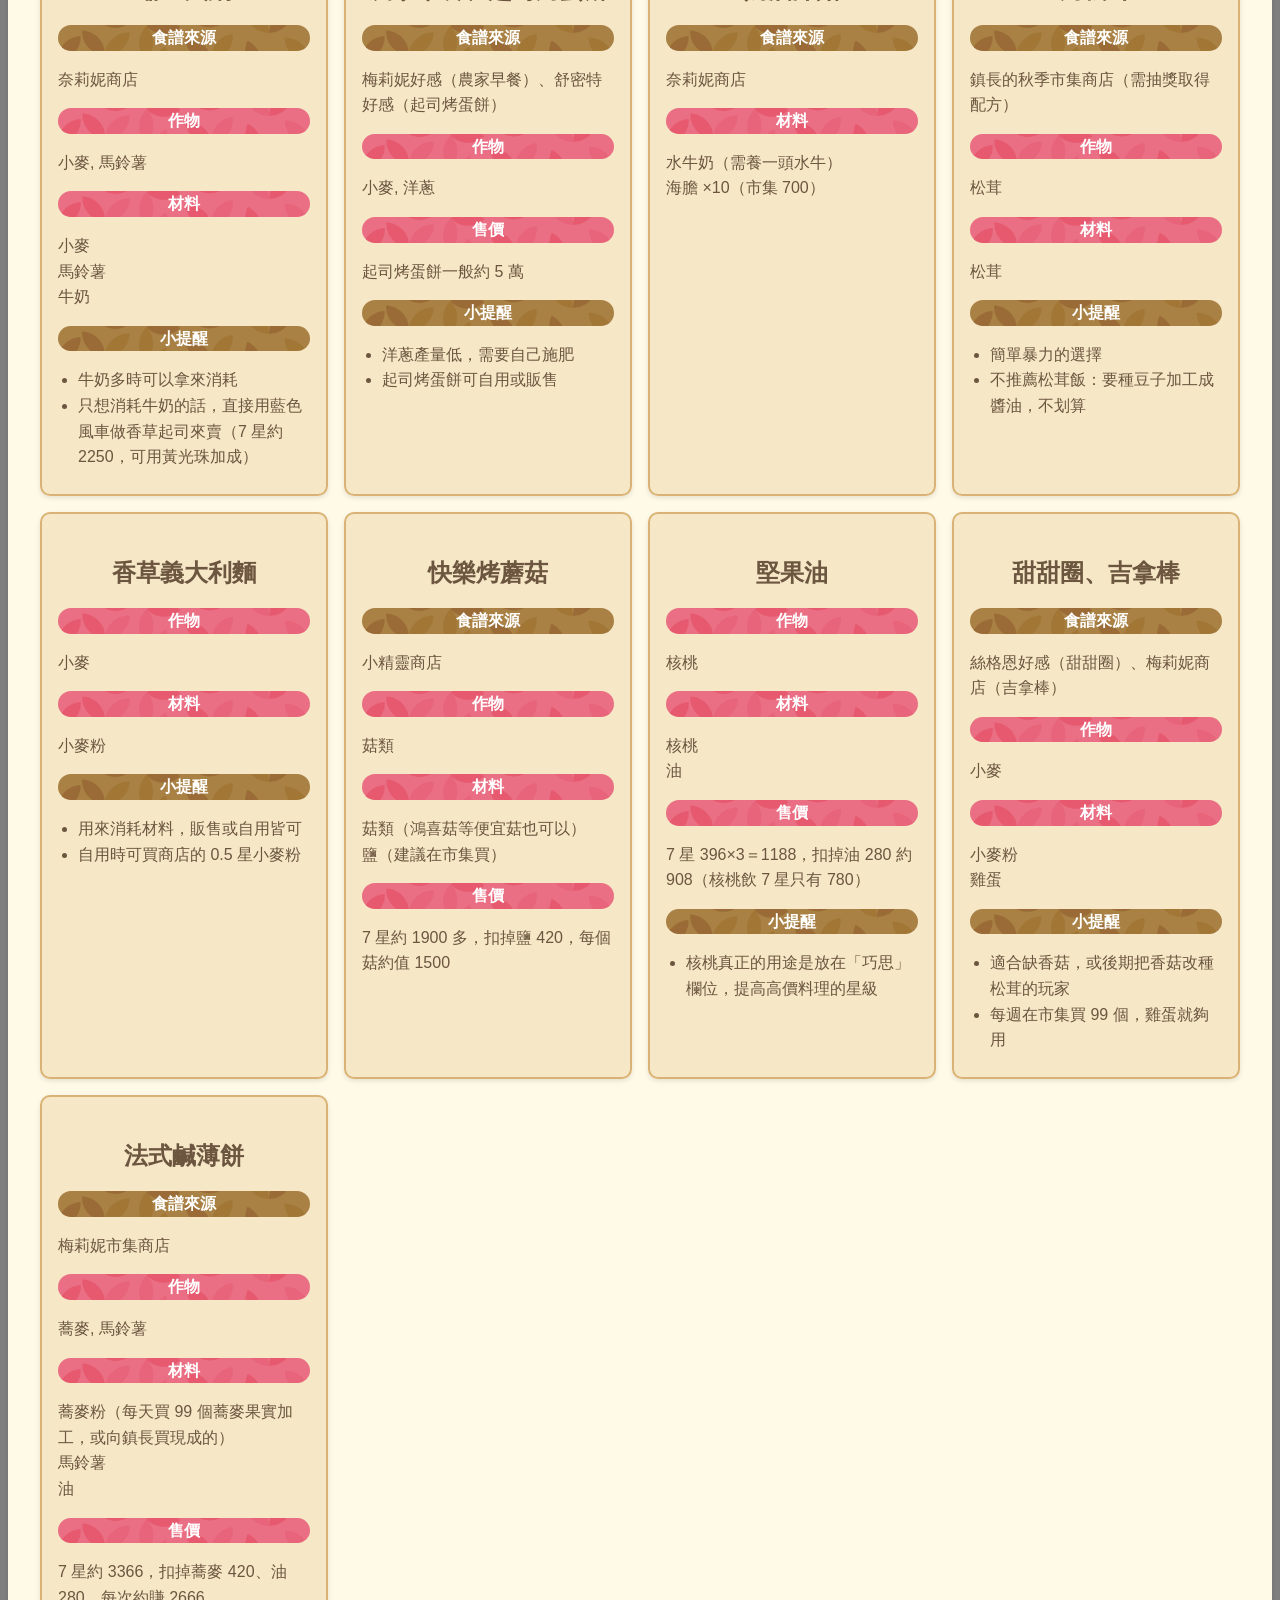
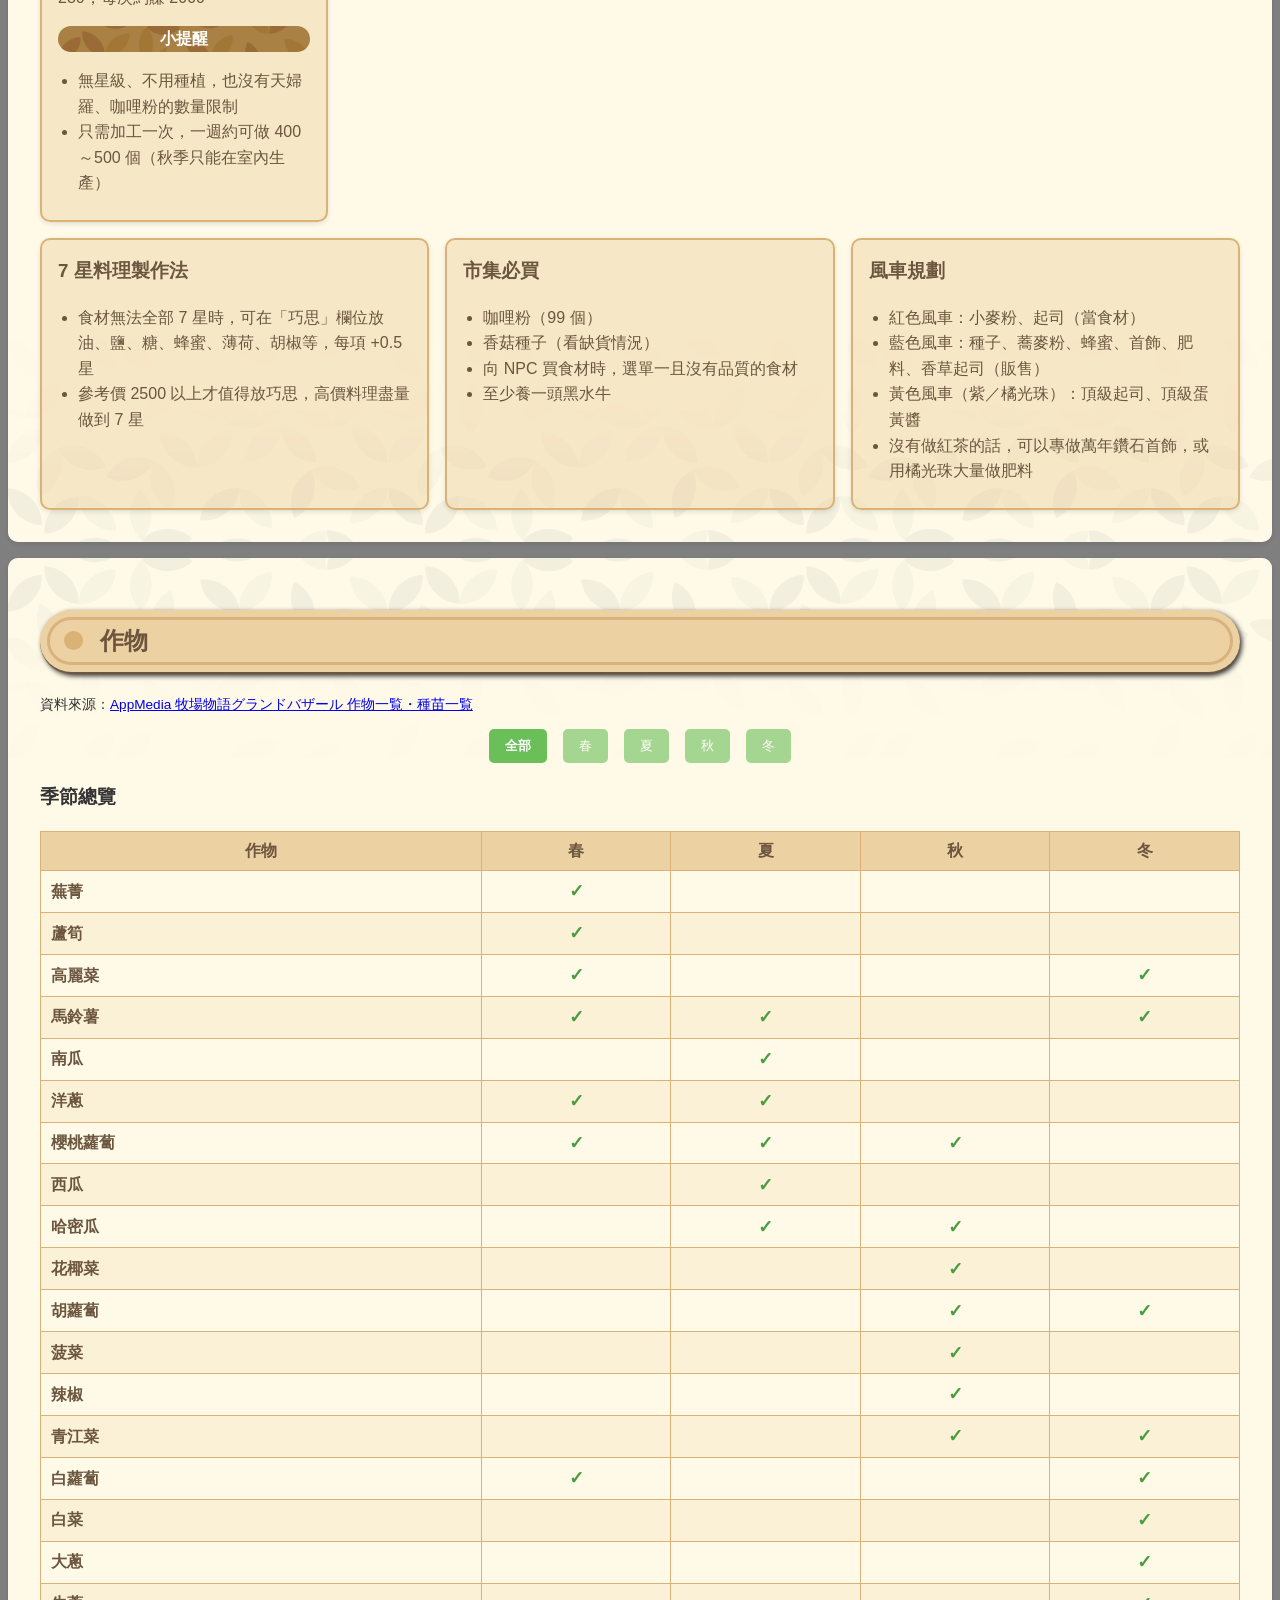
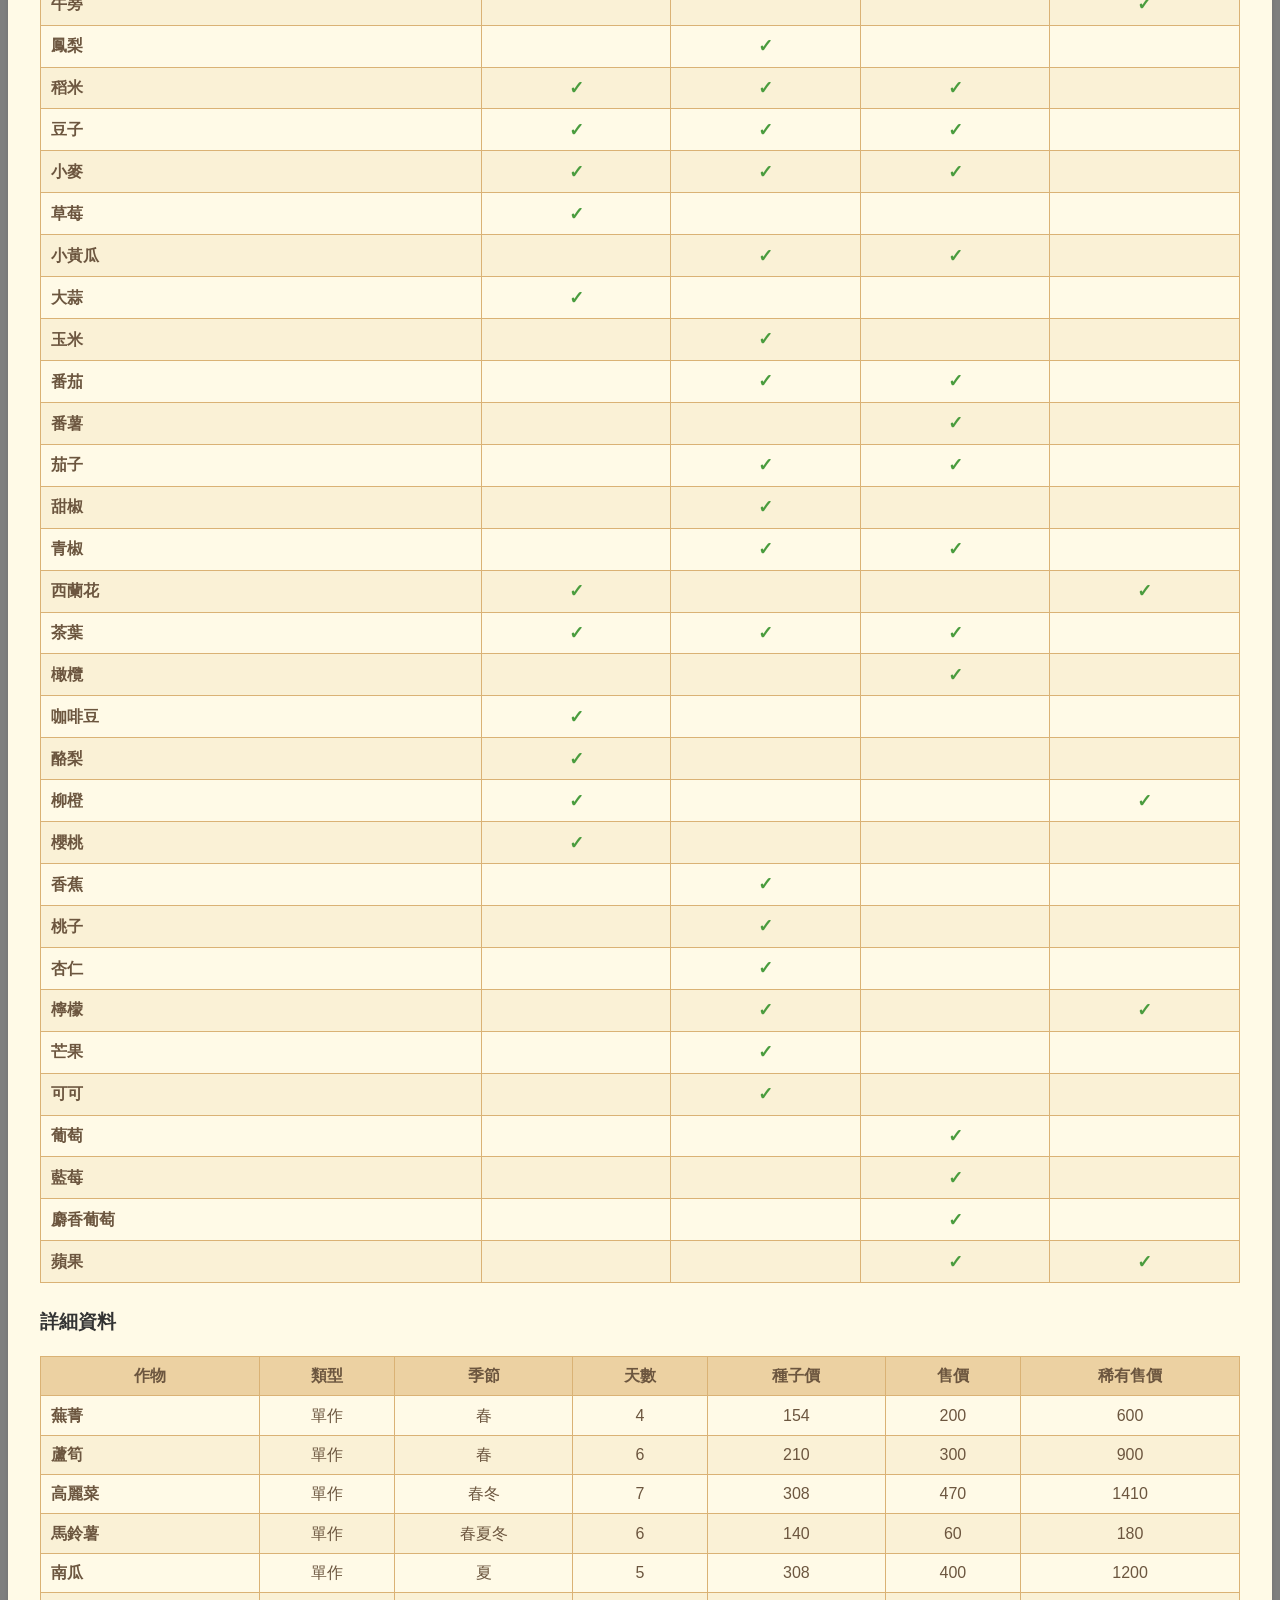
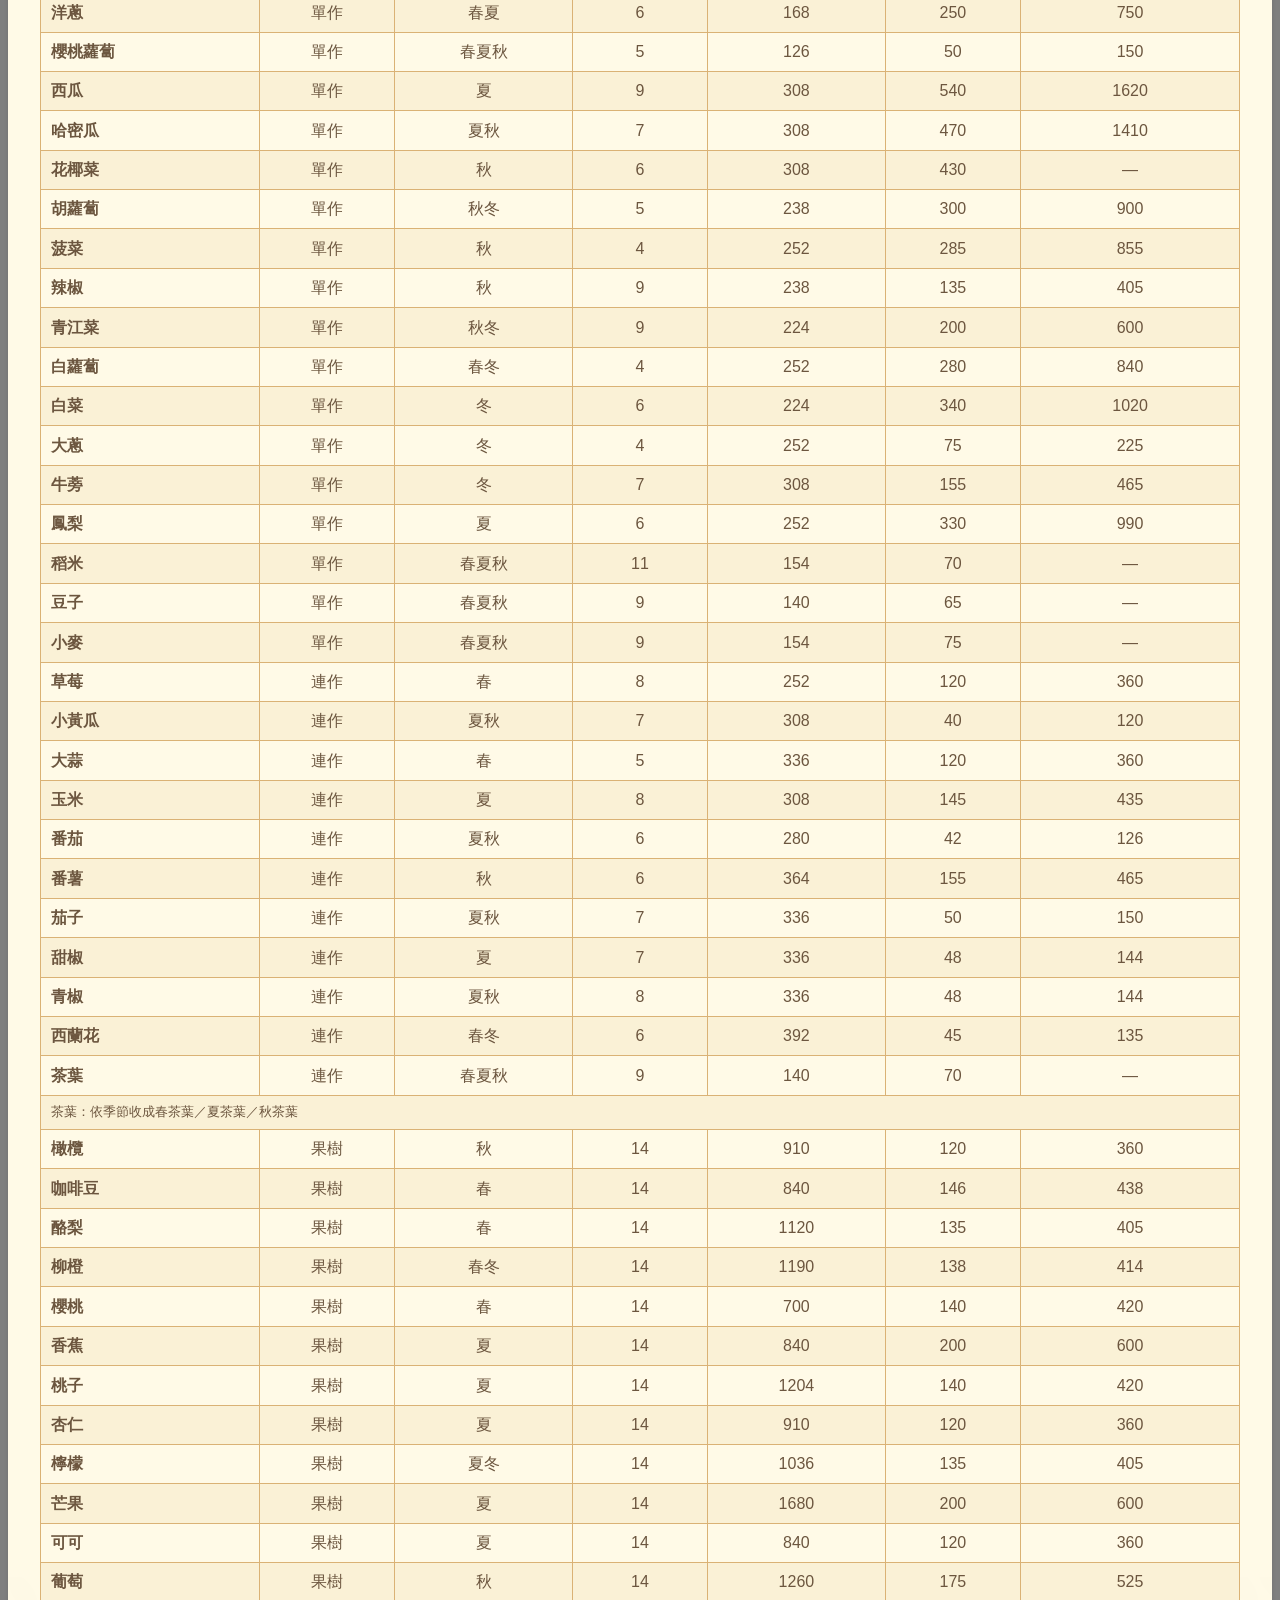
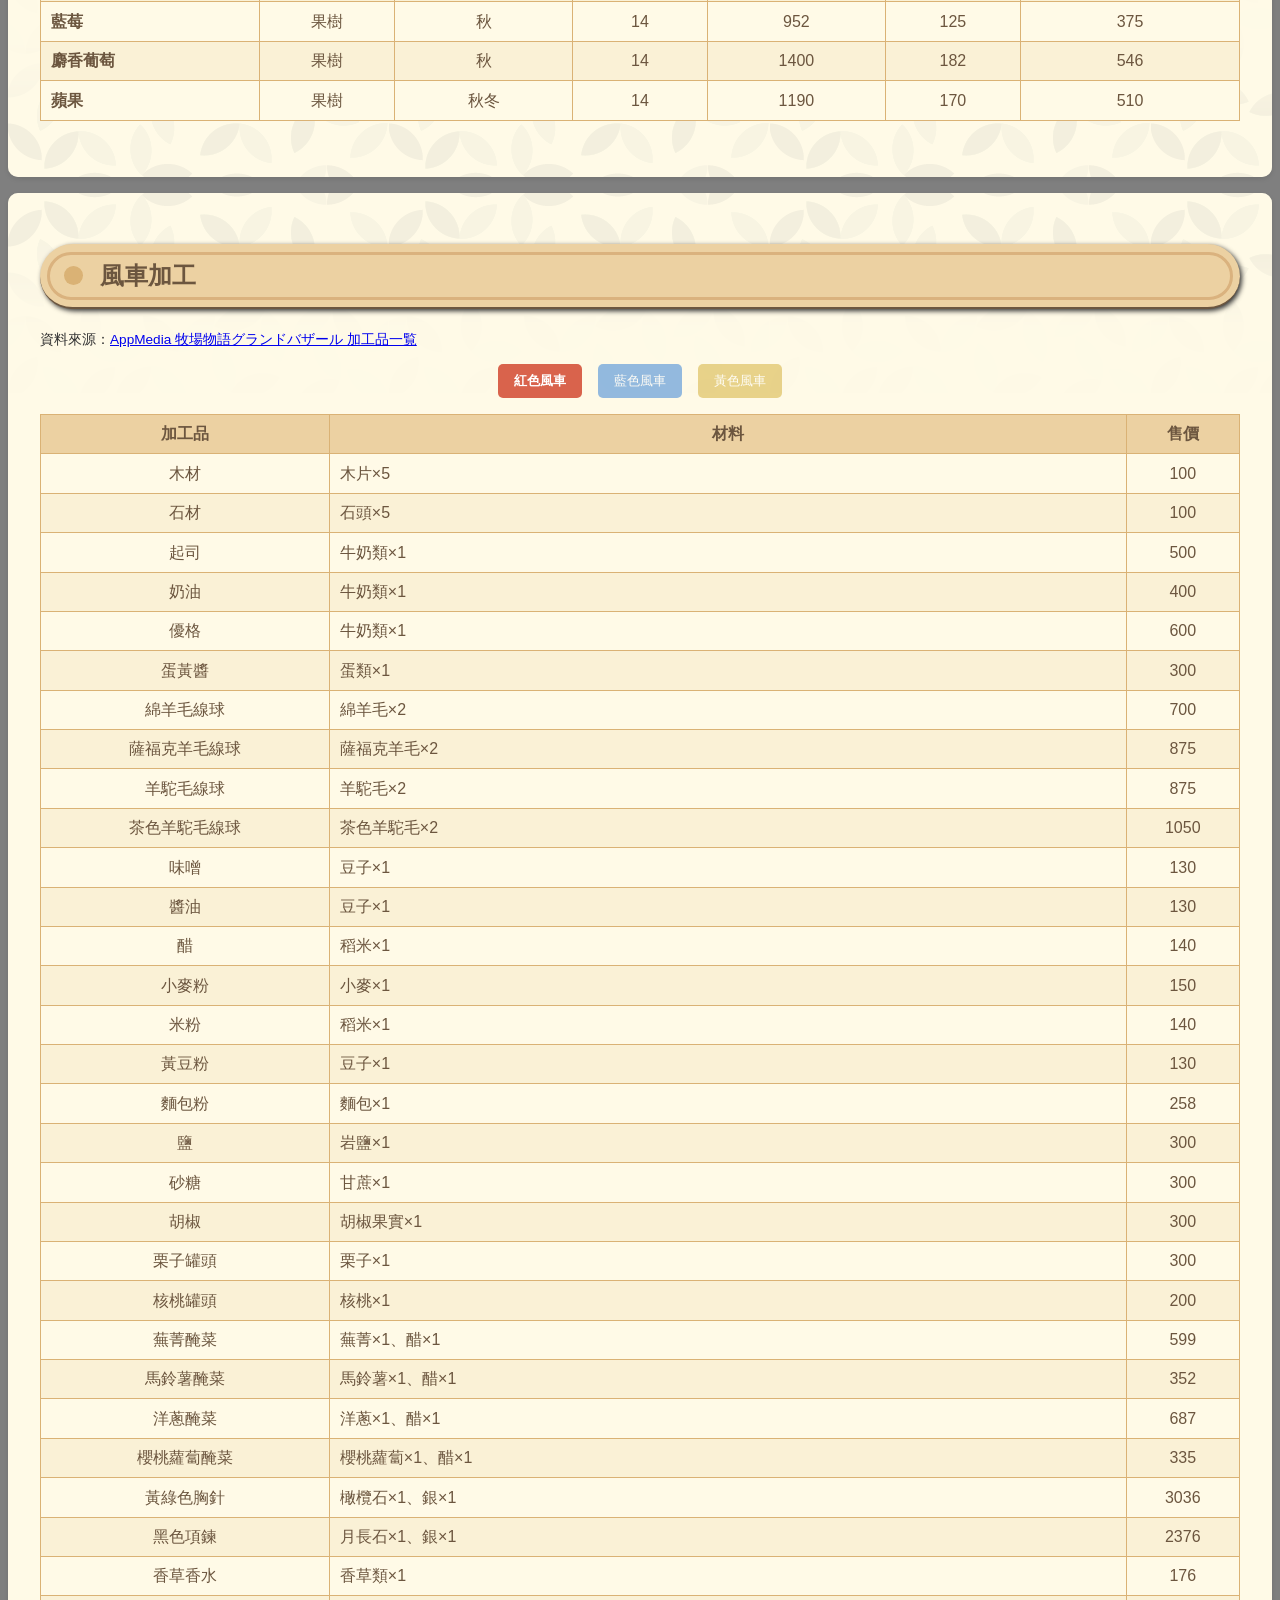
==== commit e9b043ee: "移除料理星數試算工具 實測發現主材料並非單純平均（例如 7 星飯＋4.5 星歐姆蛋 => 6.5 星）， 應有尚未掌握的變因，公式無法準確預測，因此移除試算工具。  This reverts comm" ====
--- a/index.html
+++ b/index.html
@@ -78,22 +78,6 @@
         <section>
             <div class="content" id="cooking">
                 <h2>賺錢料理</h2>
-                <div id="star-calculator">
-                    <h3>料理星數試算</h3>
-                    <div class="calc-group">
-                        <p class="normal">主材料</p>
-                        <div id="calc-mains"></div>
-                        <button type="button" id="calc-add-main">＋ 主材料</button>
-                    </div>
-                    <div class="calc-group">
-                        <p class="normal">巧思（創新欄）</p>
-                        <div id="calc-extras"></div>
-                        <button type="button" id="calc-add-extra">＋ 巧思</button>
-                    </div>
-                    <p id="calc-result"></p>
-                    <ul id="calc-steps"></ul>
-                    <p class="data-source">公式：主材料平均（往上取到 0.5 星）＋每個巧思的加成（無星級或比主材料平均低 +0.5；與平均相同或較高 +1；比平均高 2.5 星以上 +1.5），上限 7 星。依玩家實測整理。</p>
-                </div>
                 <p id="cooking-source"></p>
                 <div id="cooking-cards">
                     <!-- JavaScript 生成料理卡片 -->
--- a/styles.css
+++ b/styles.css
@@ -282,66 +282,6 @@
   margin-top: -0.5rem;
 }
 
-/* 料理星數試算 */
-#star-calculator {
-  background-color: #ecd1a277;
-  border: 2px solid #dab275;
-  border-radius: 10px;
-  padding: 1rem;
-  margin-bottom: 1.5rem;
-  color: #6c563f;
-  text-align: center;
-}
-
-#star-calculator h3 {
-  margin-top: 0;
-}
-
-.calc-group {
-  margin-bottom: 1rem;
-}
-
-.calc-row {
-  display: inline-flex;
-  align-items: center;
-  gap: 0.25rem;
-  margin: 0.25rem;
-}
-
-.calc-row select {
-  padding: 0.3rem 0.5rem;
-  border: 1px solid #dab275;
-  border-radius: 4px;
-  background-color: #fffae7;
-  color: #6c563f;
-  font-size: 1rem;
-}
-
-#star-calculator button {
-  background: #6bbf59;
-  color: #fff;
-  border: none;
-  padding: 0.3rem 0.75rem;
-  border-radius: 5px;
-  cursor: pointer;
-}
-
-#star-calculator button.calc-remove {
-  background: #d9634c;
-  padding: 0.3rem 0.5rem;
-}
-
-#calc-result {
-  font-size: 1.4rem;
-  font-weight: bold;
-}
-
-#calc-steps {
-  display: inline-block;
-  text-align: left;
-  margin: 0;
-}
-
 /* 賺錢料理 */
 #cooking-cards,
 #cooking-tips {
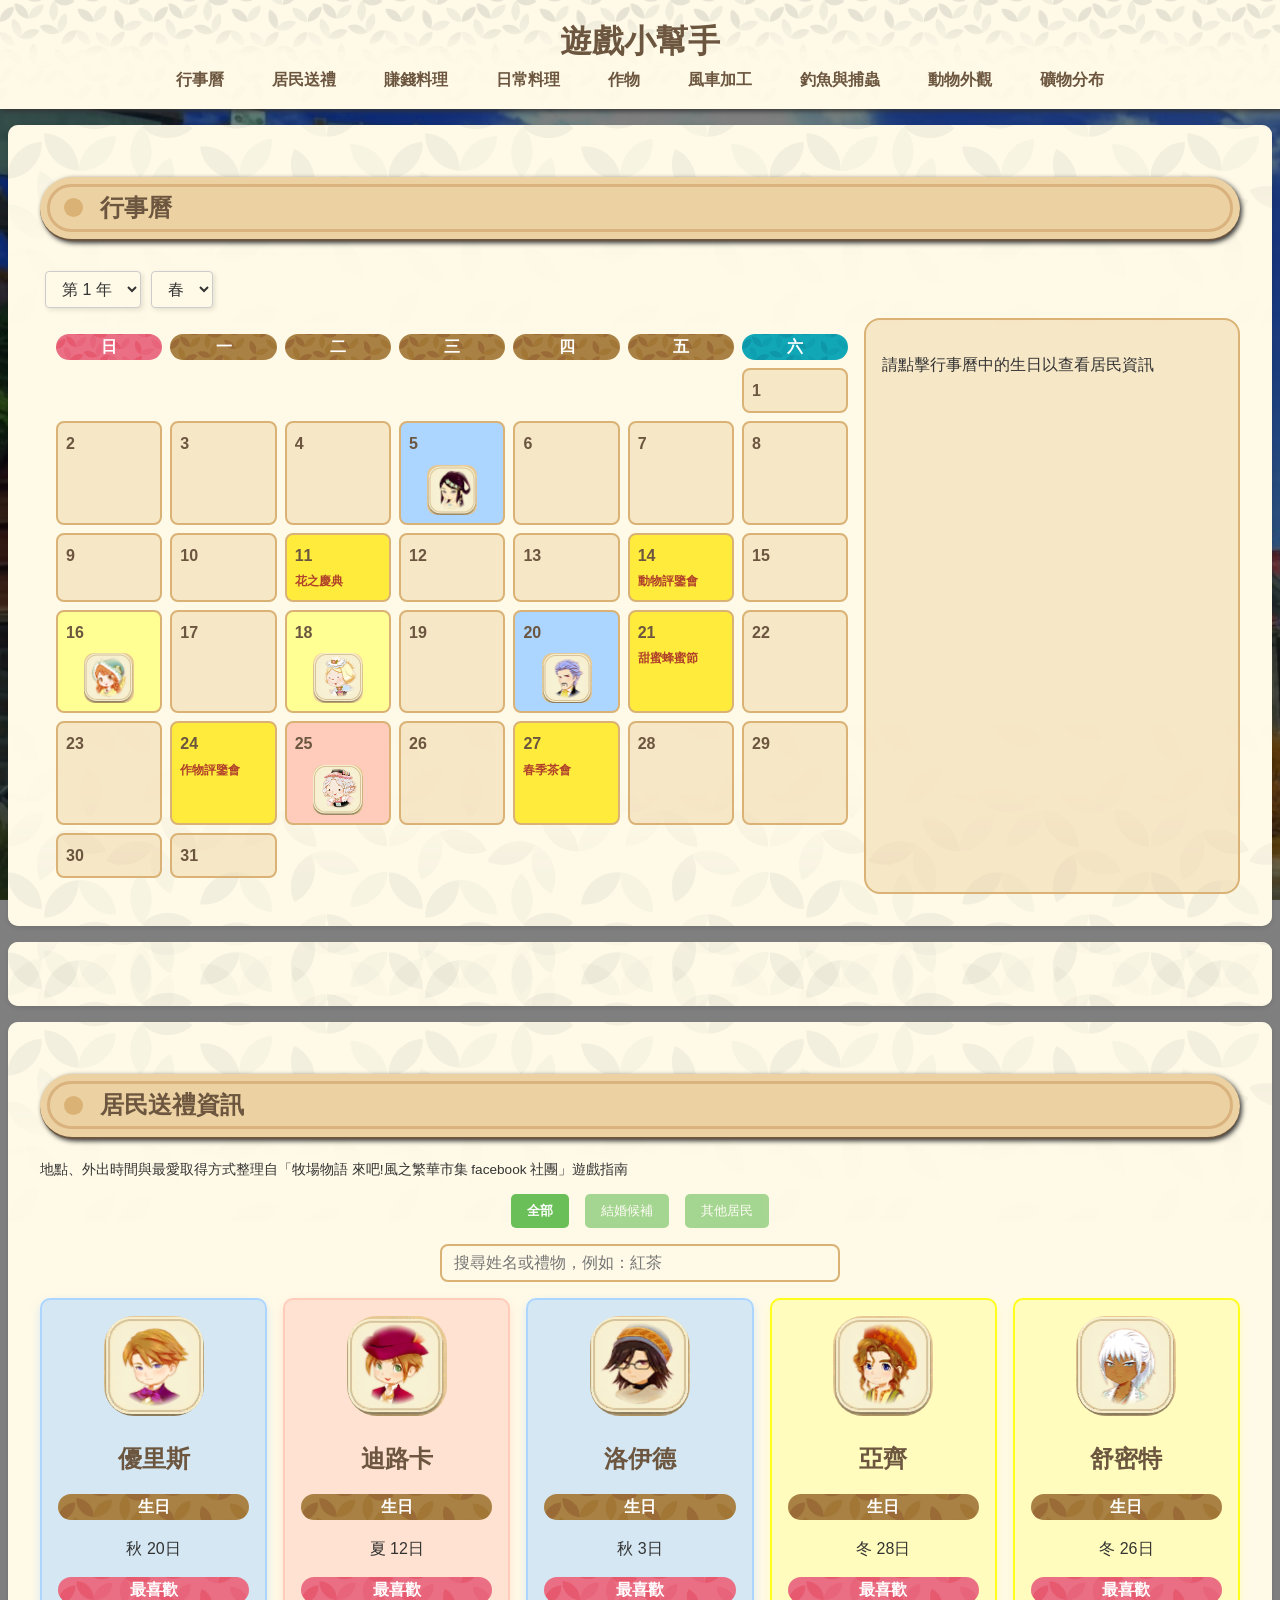
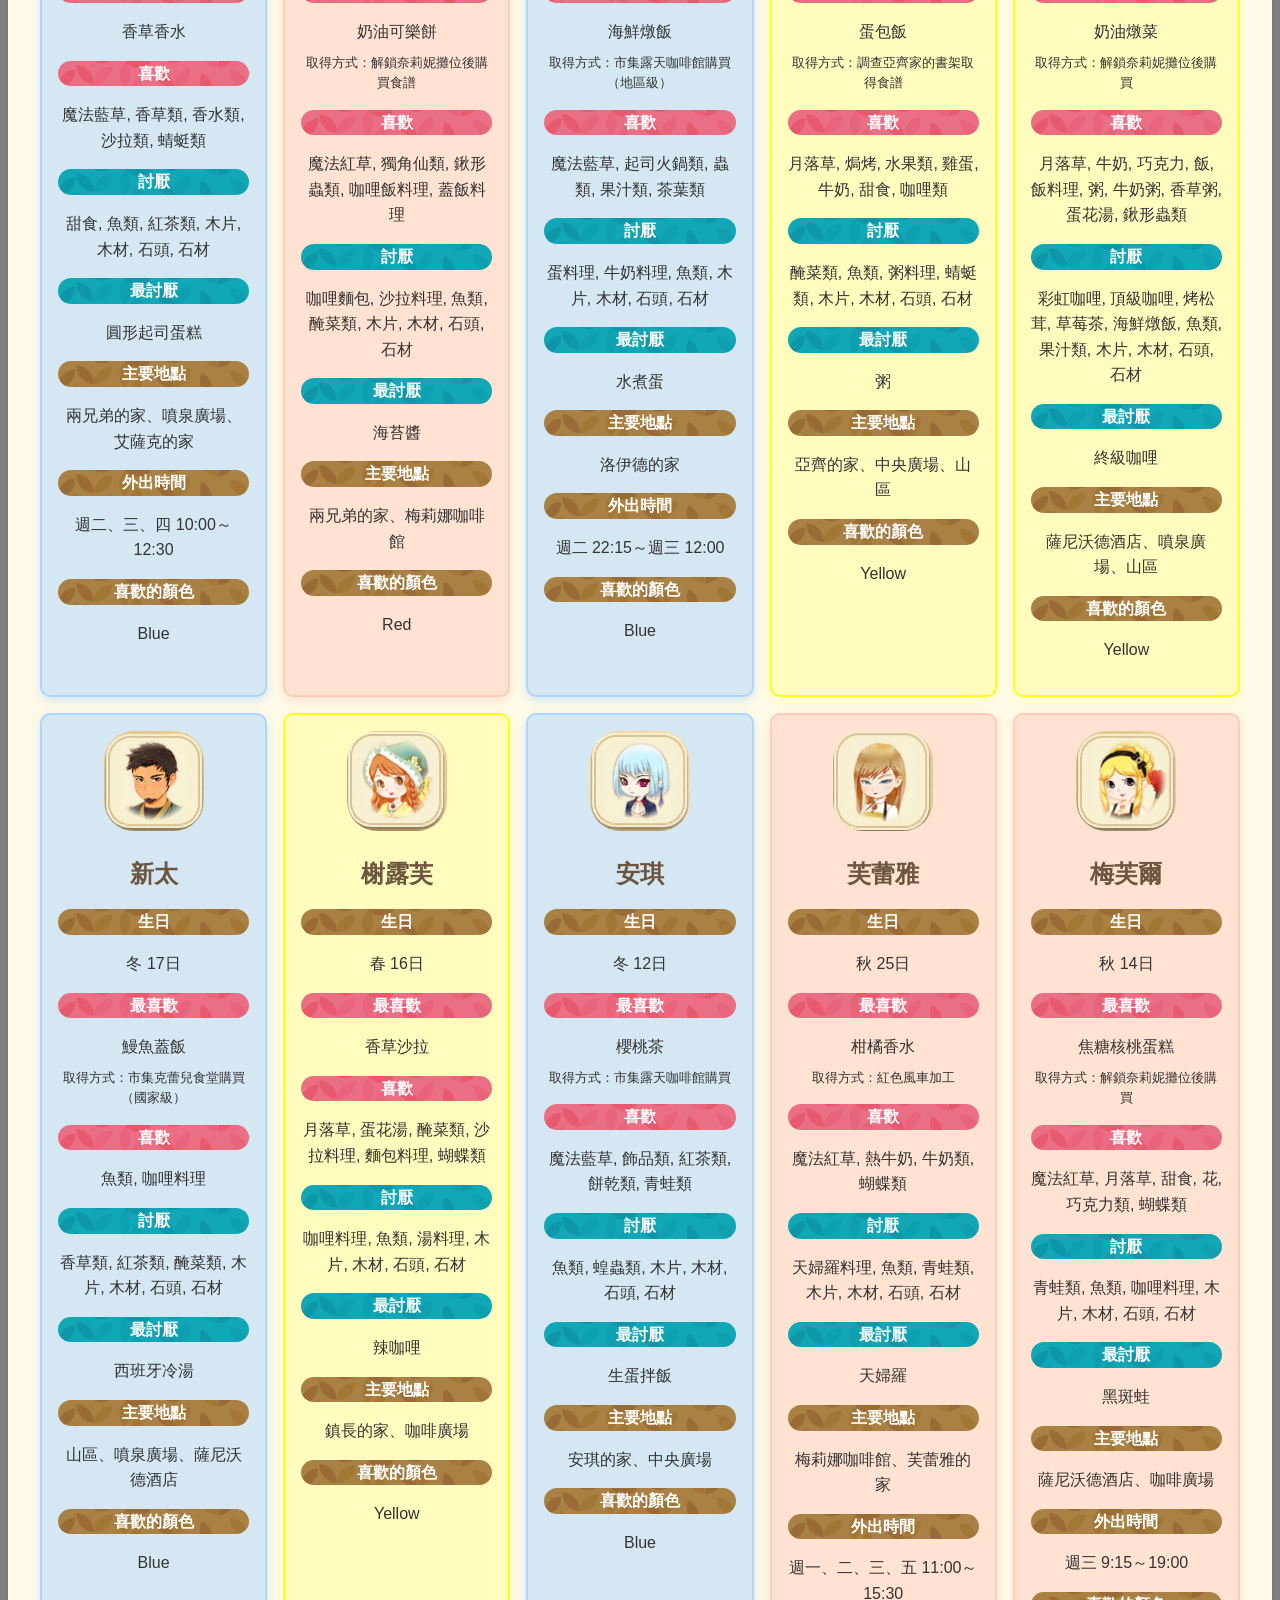
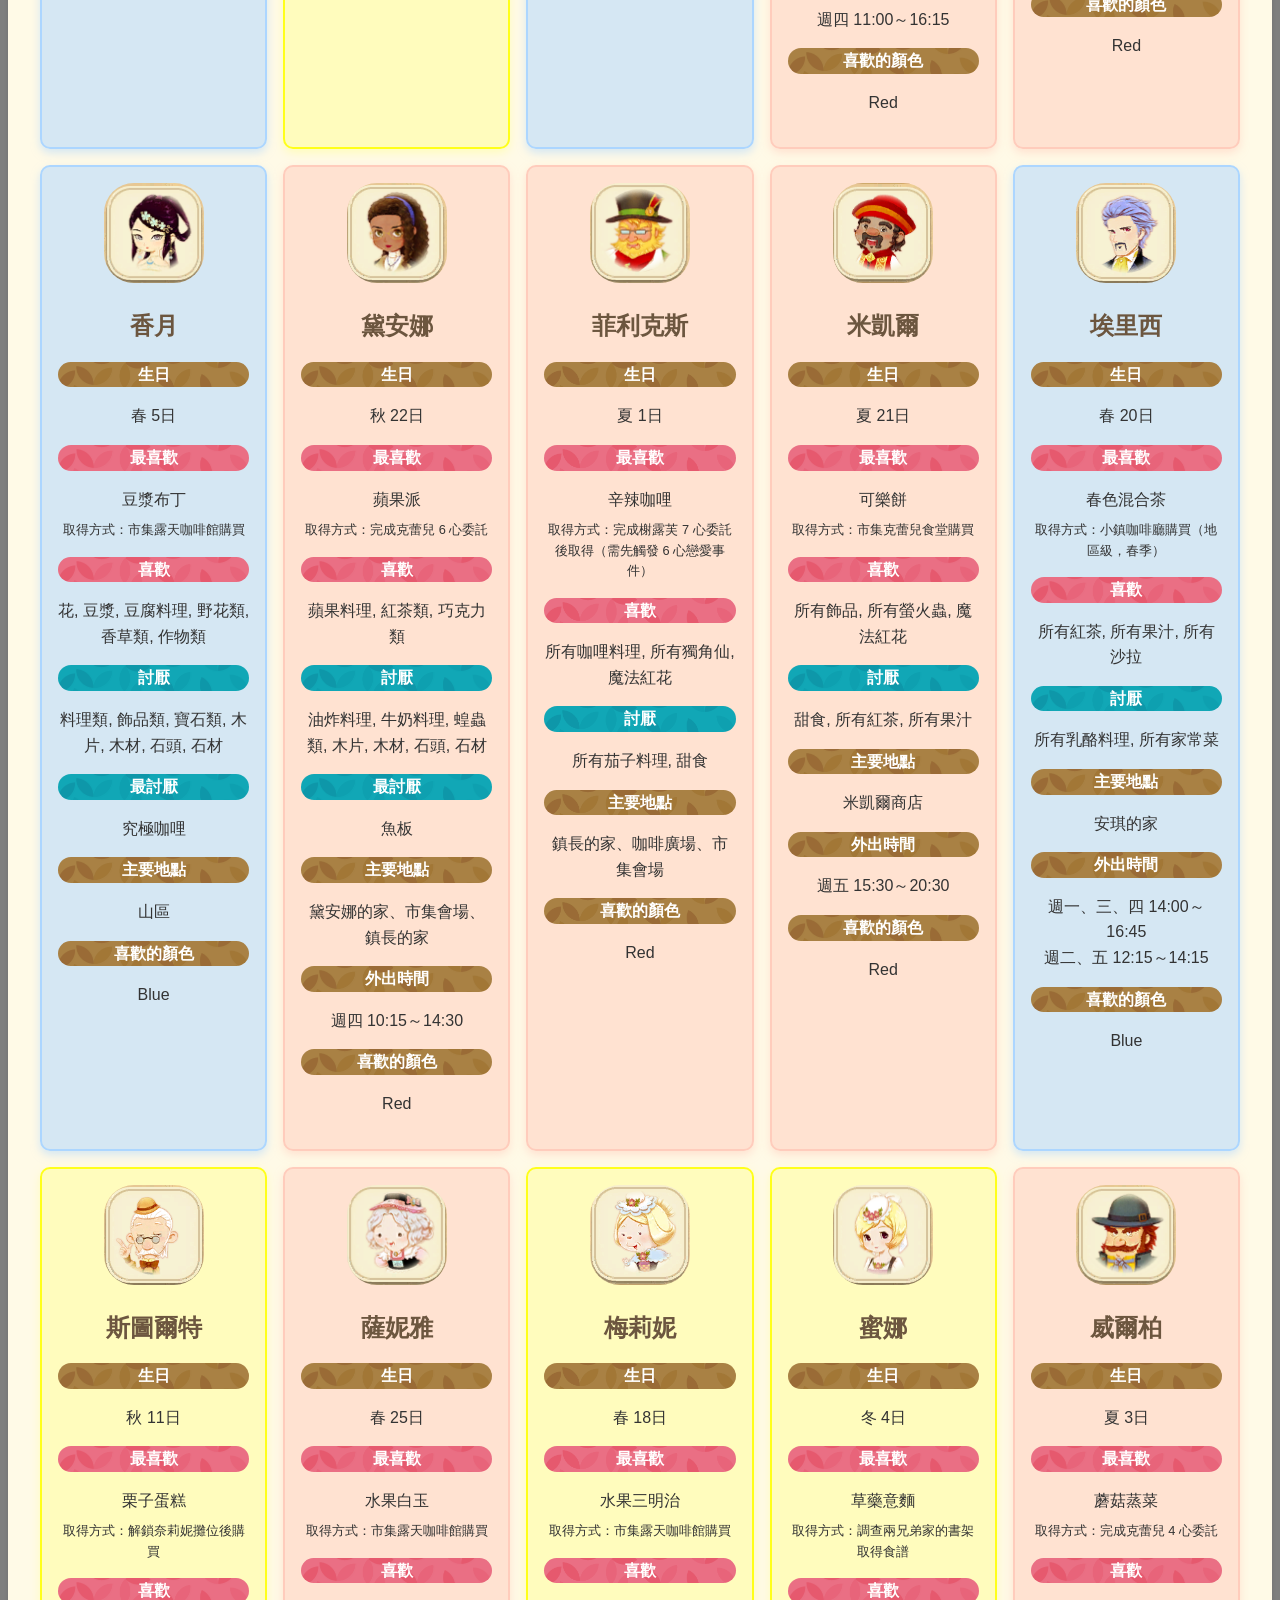
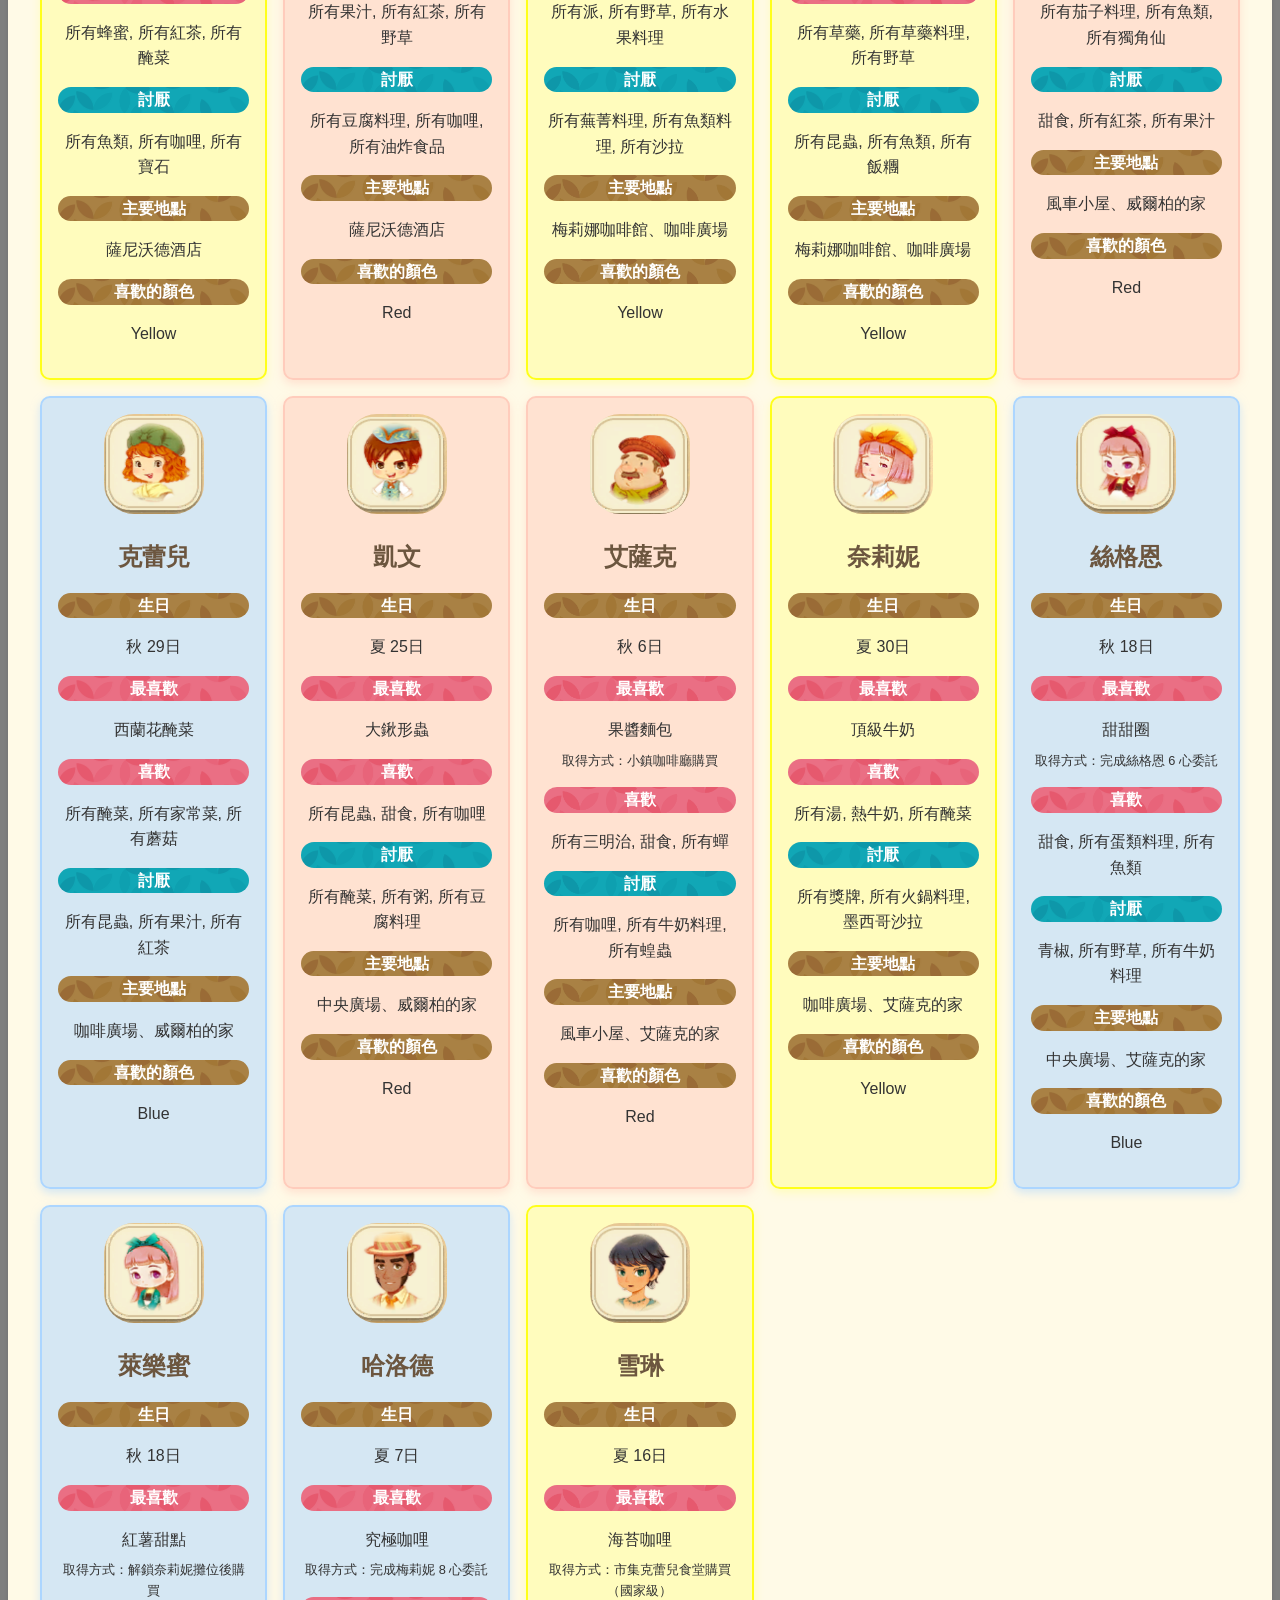
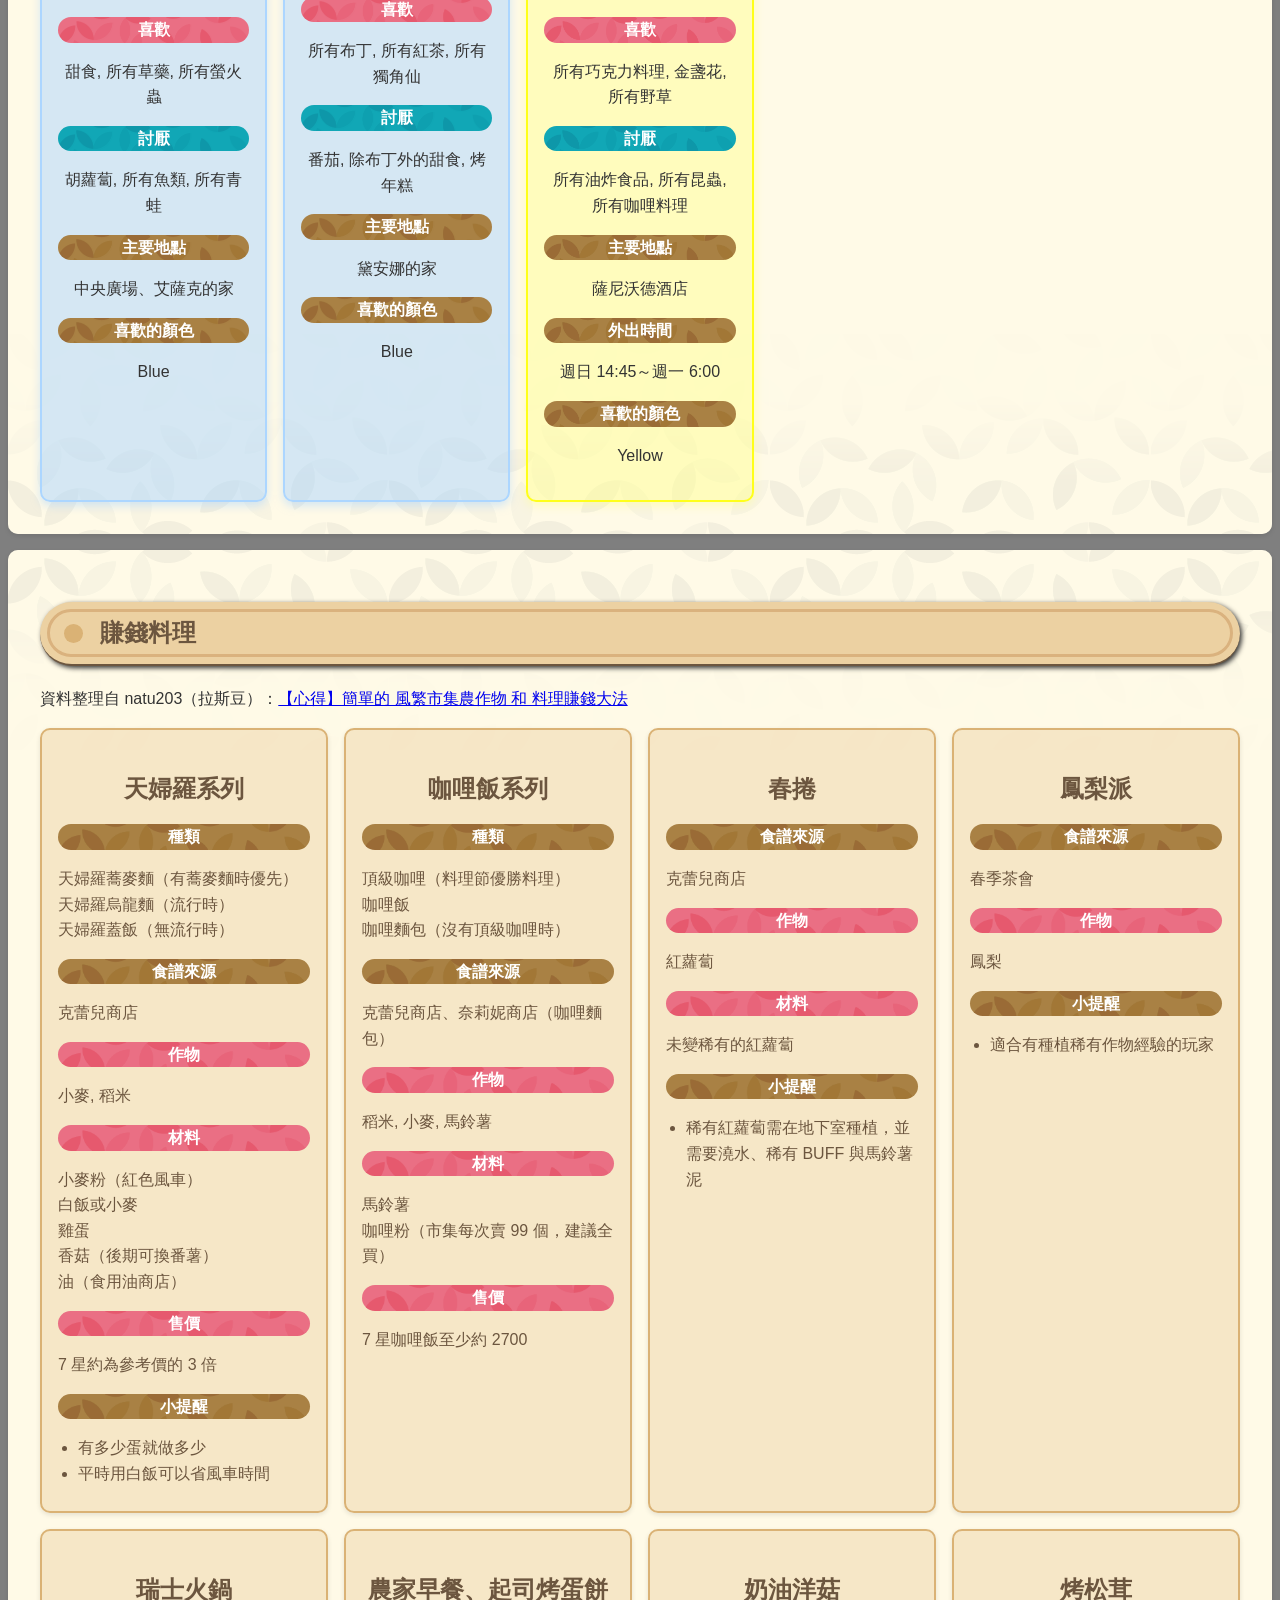
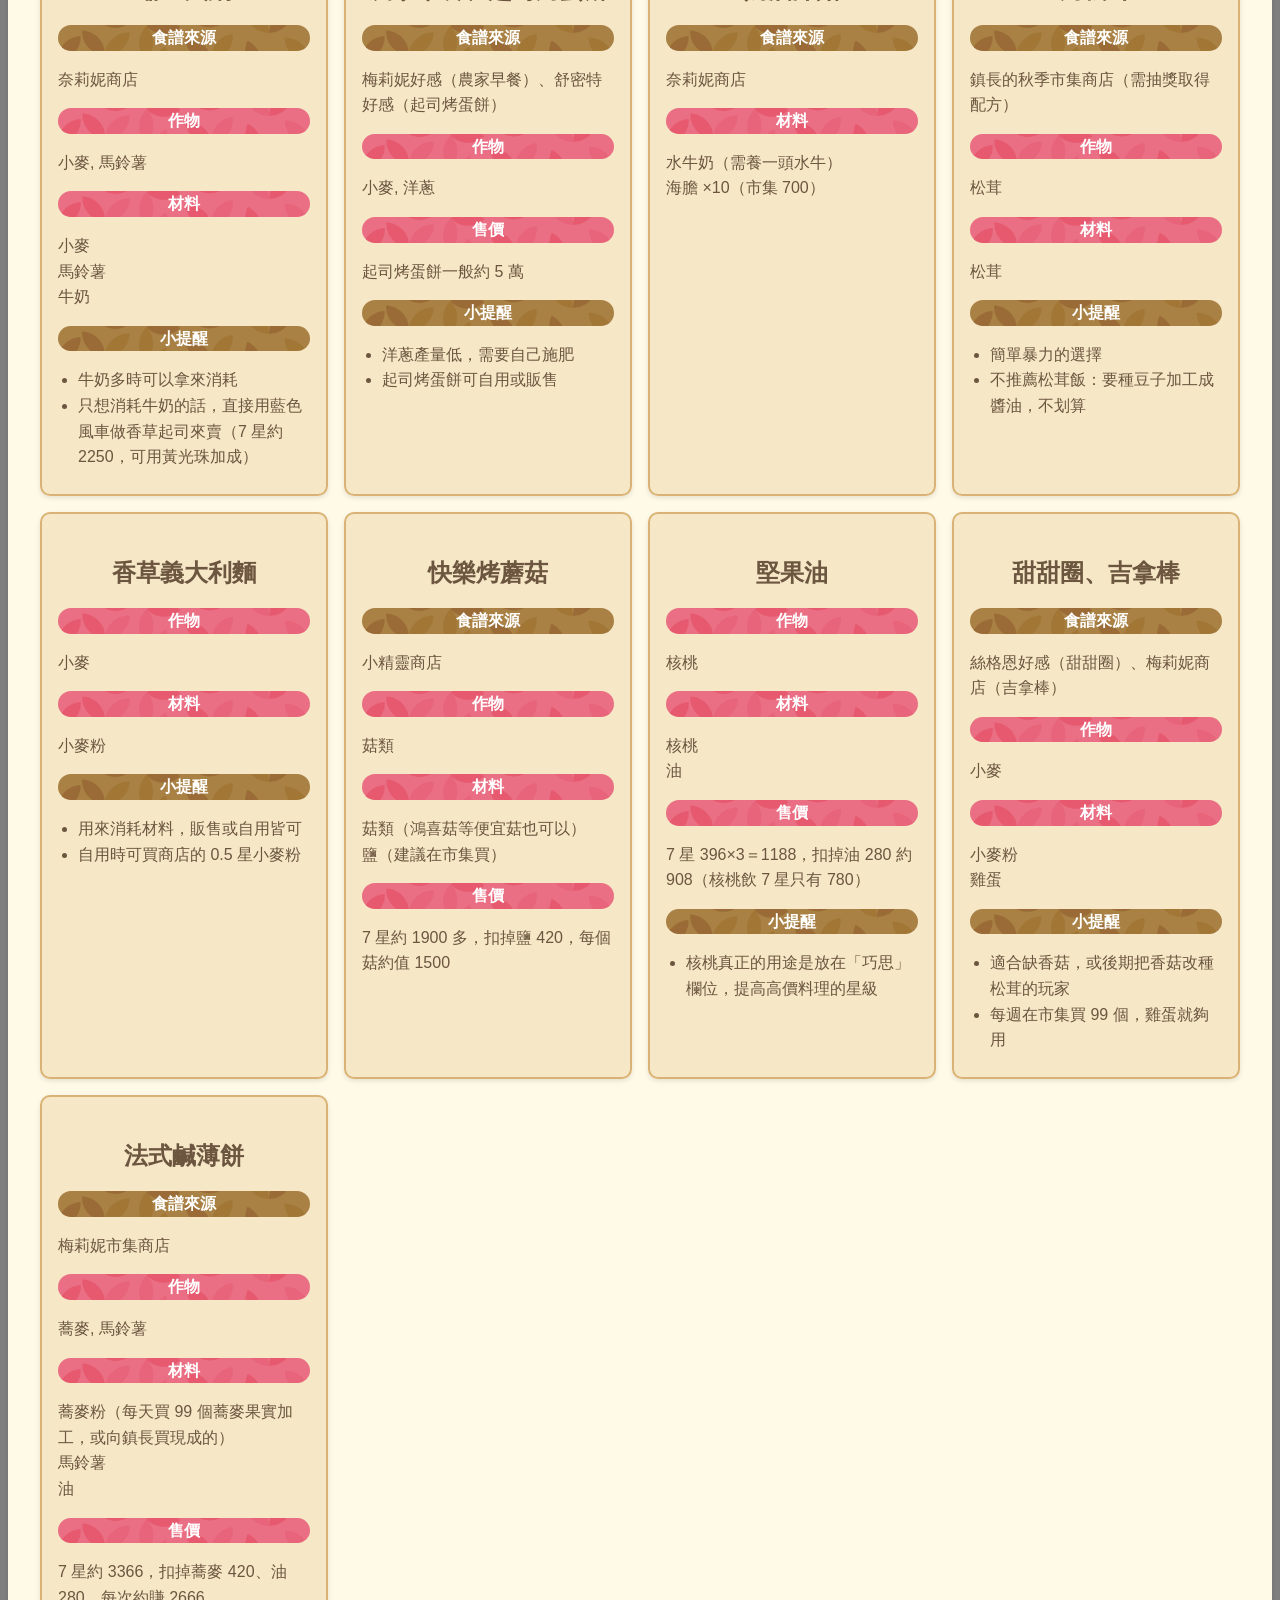
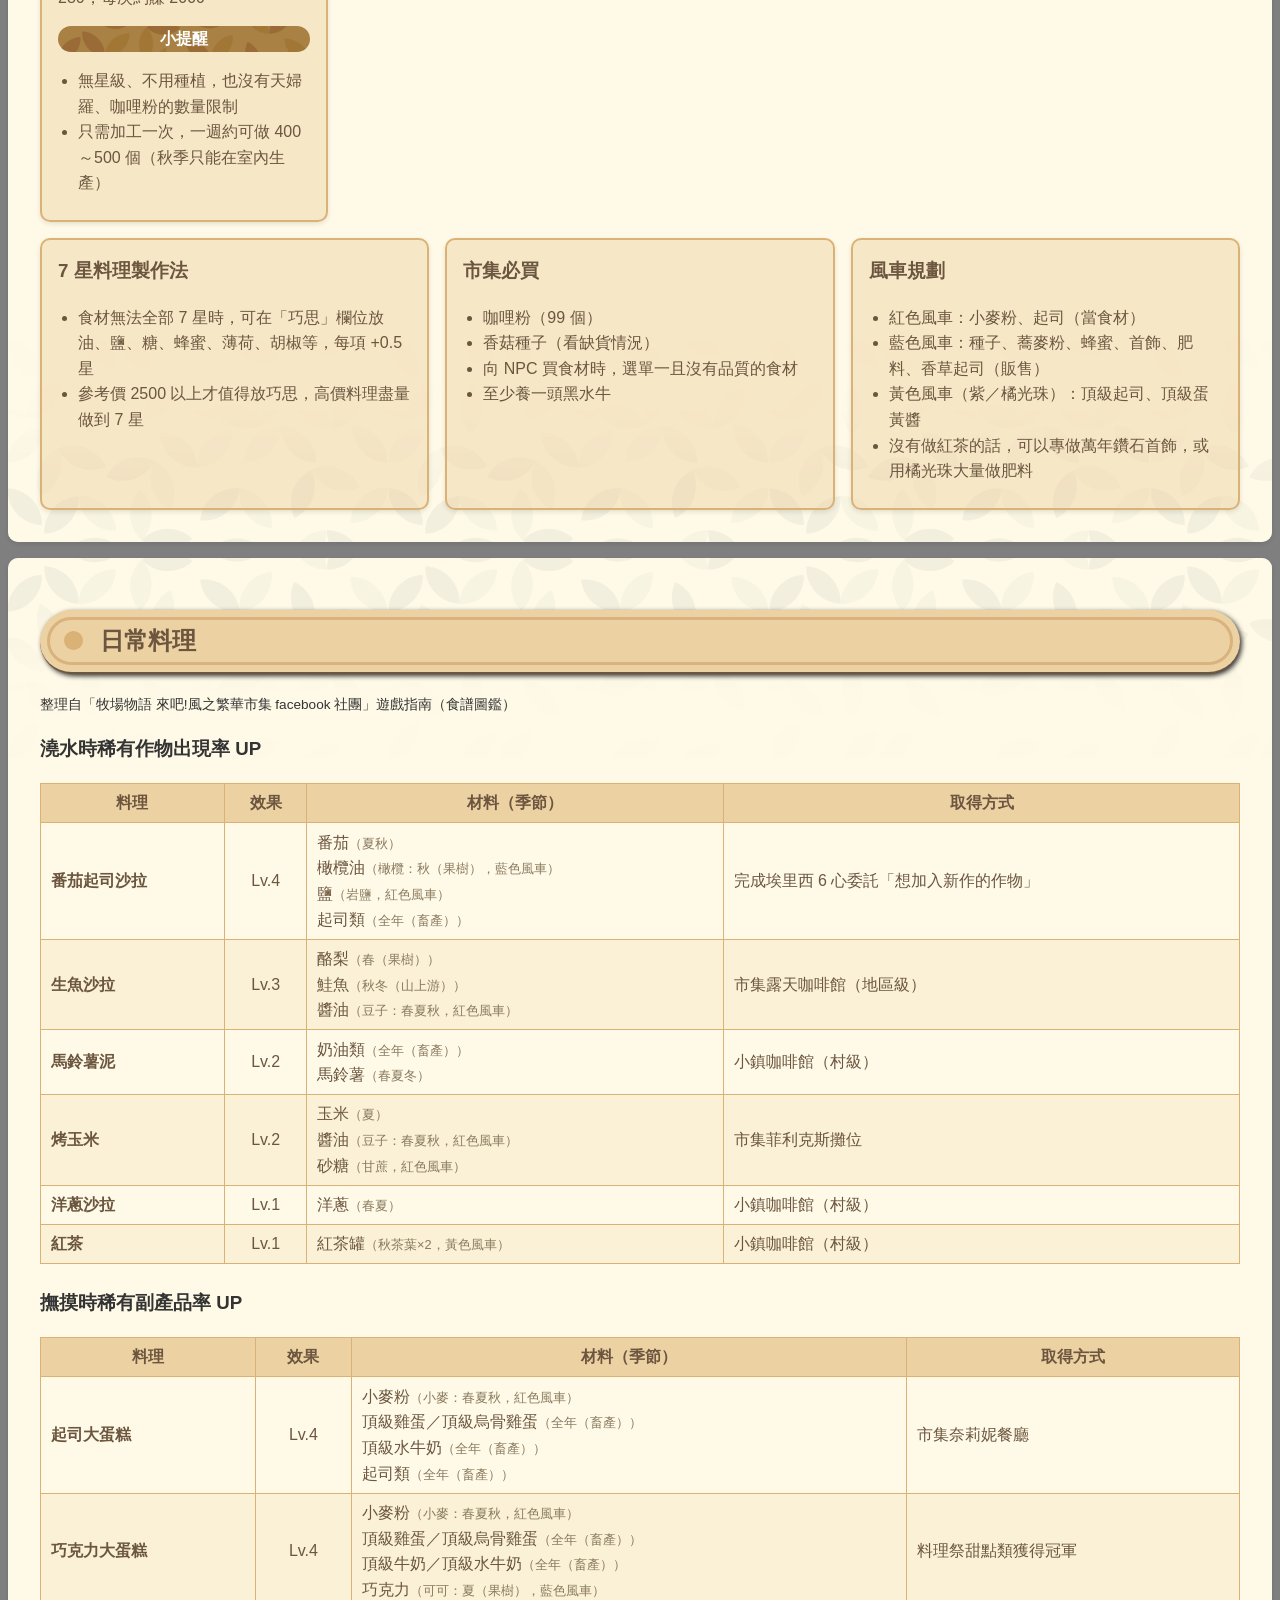
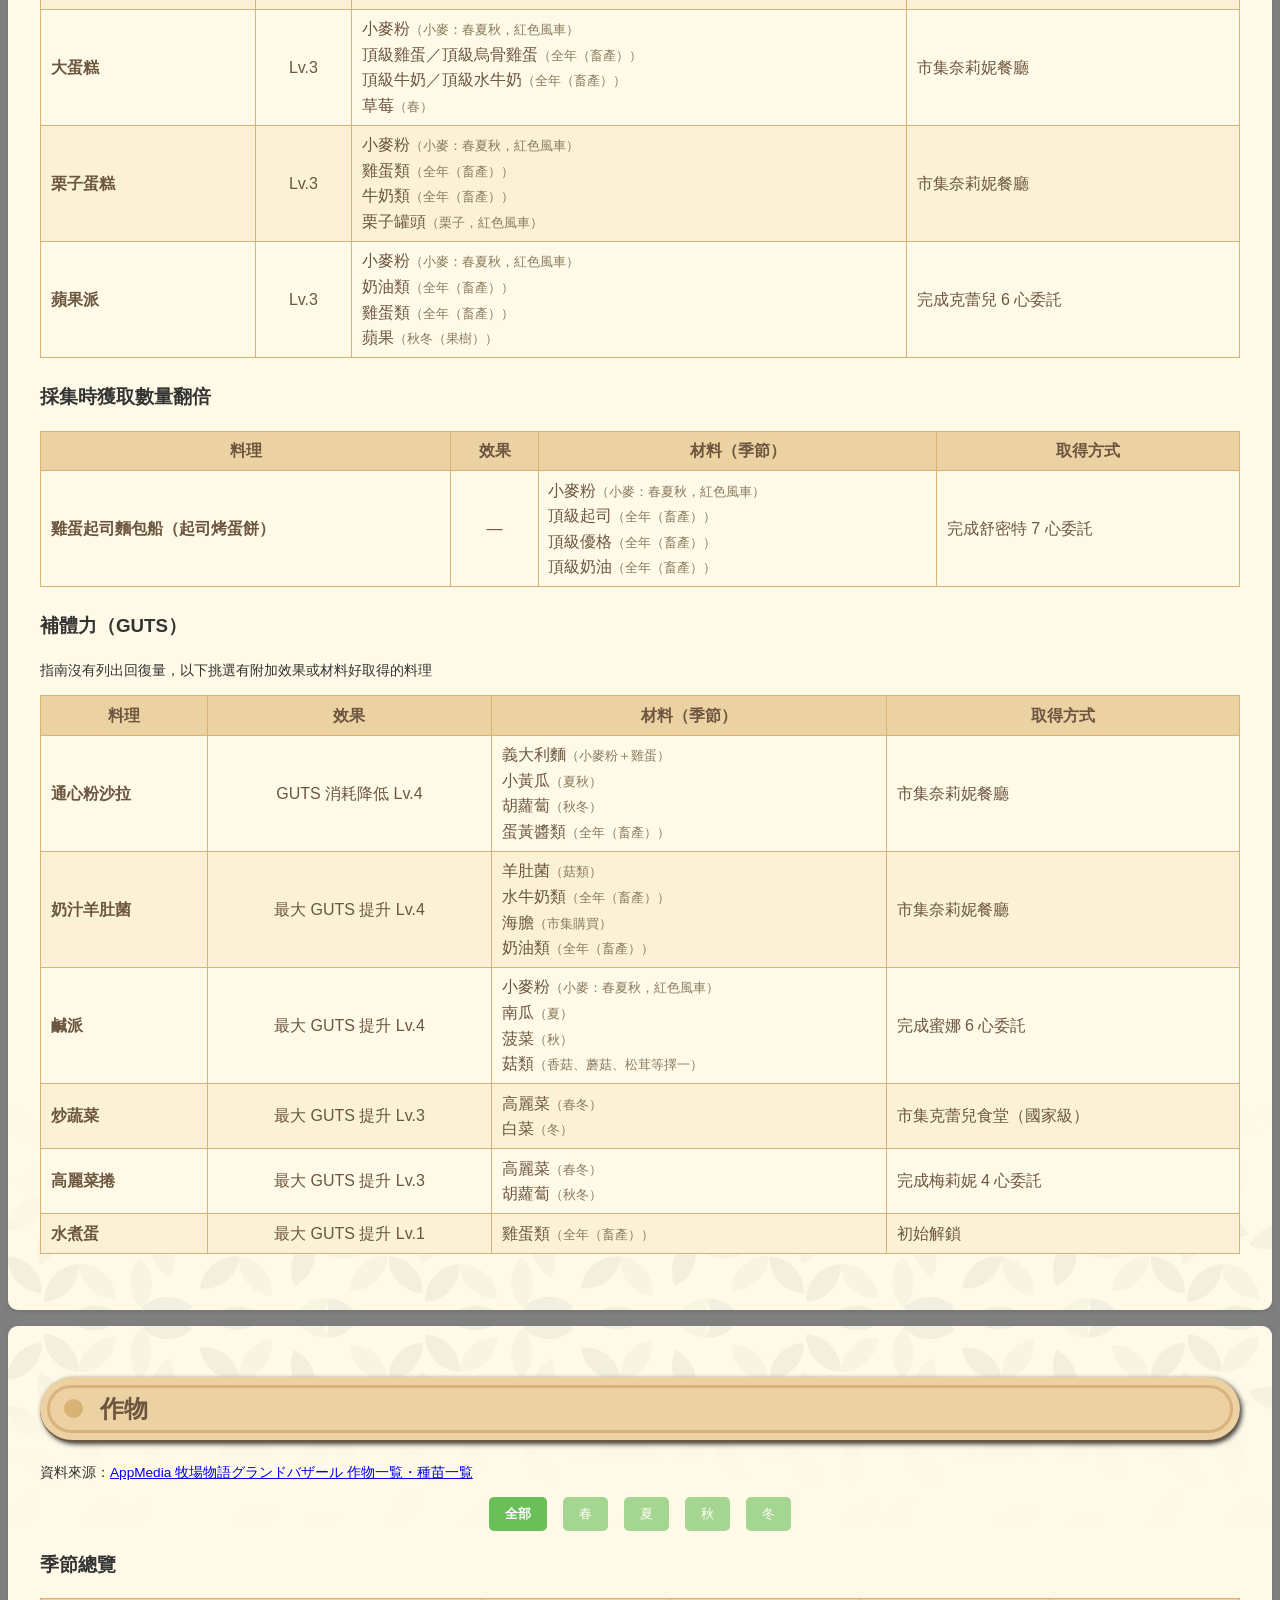
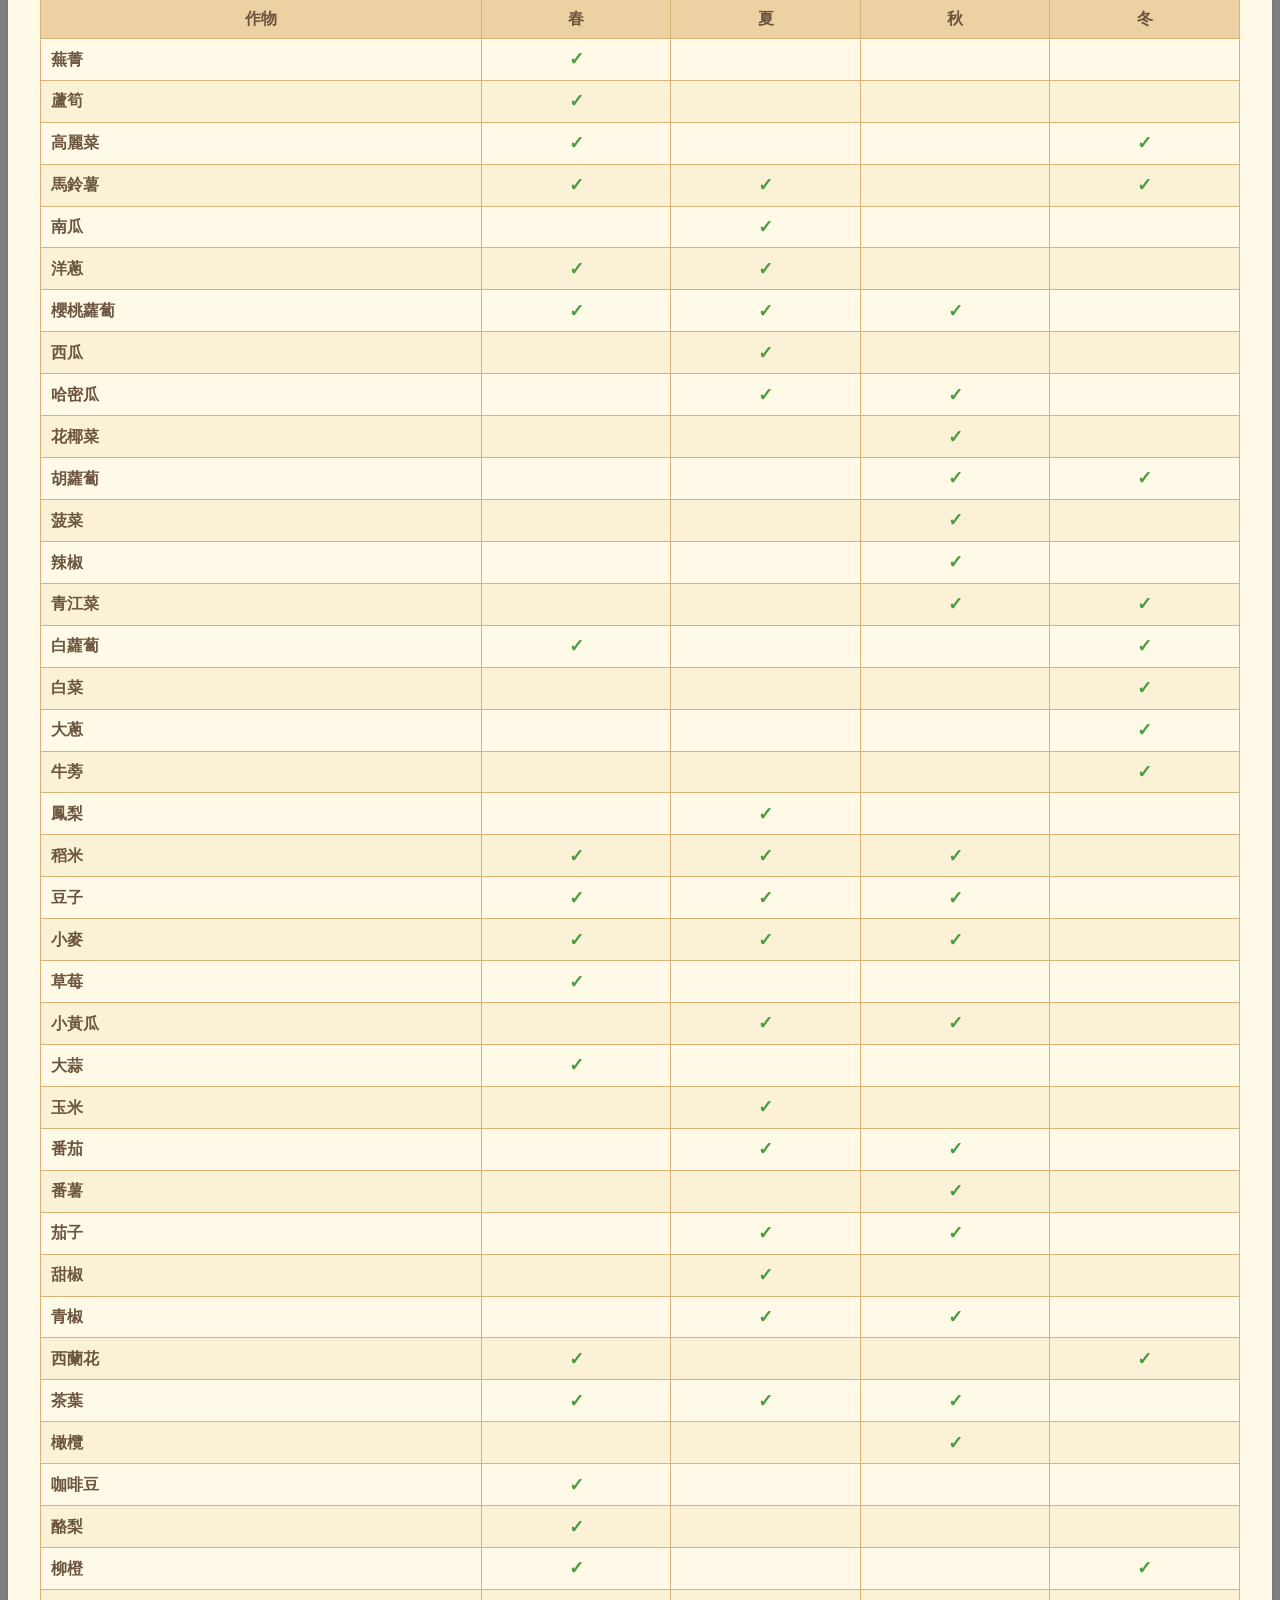
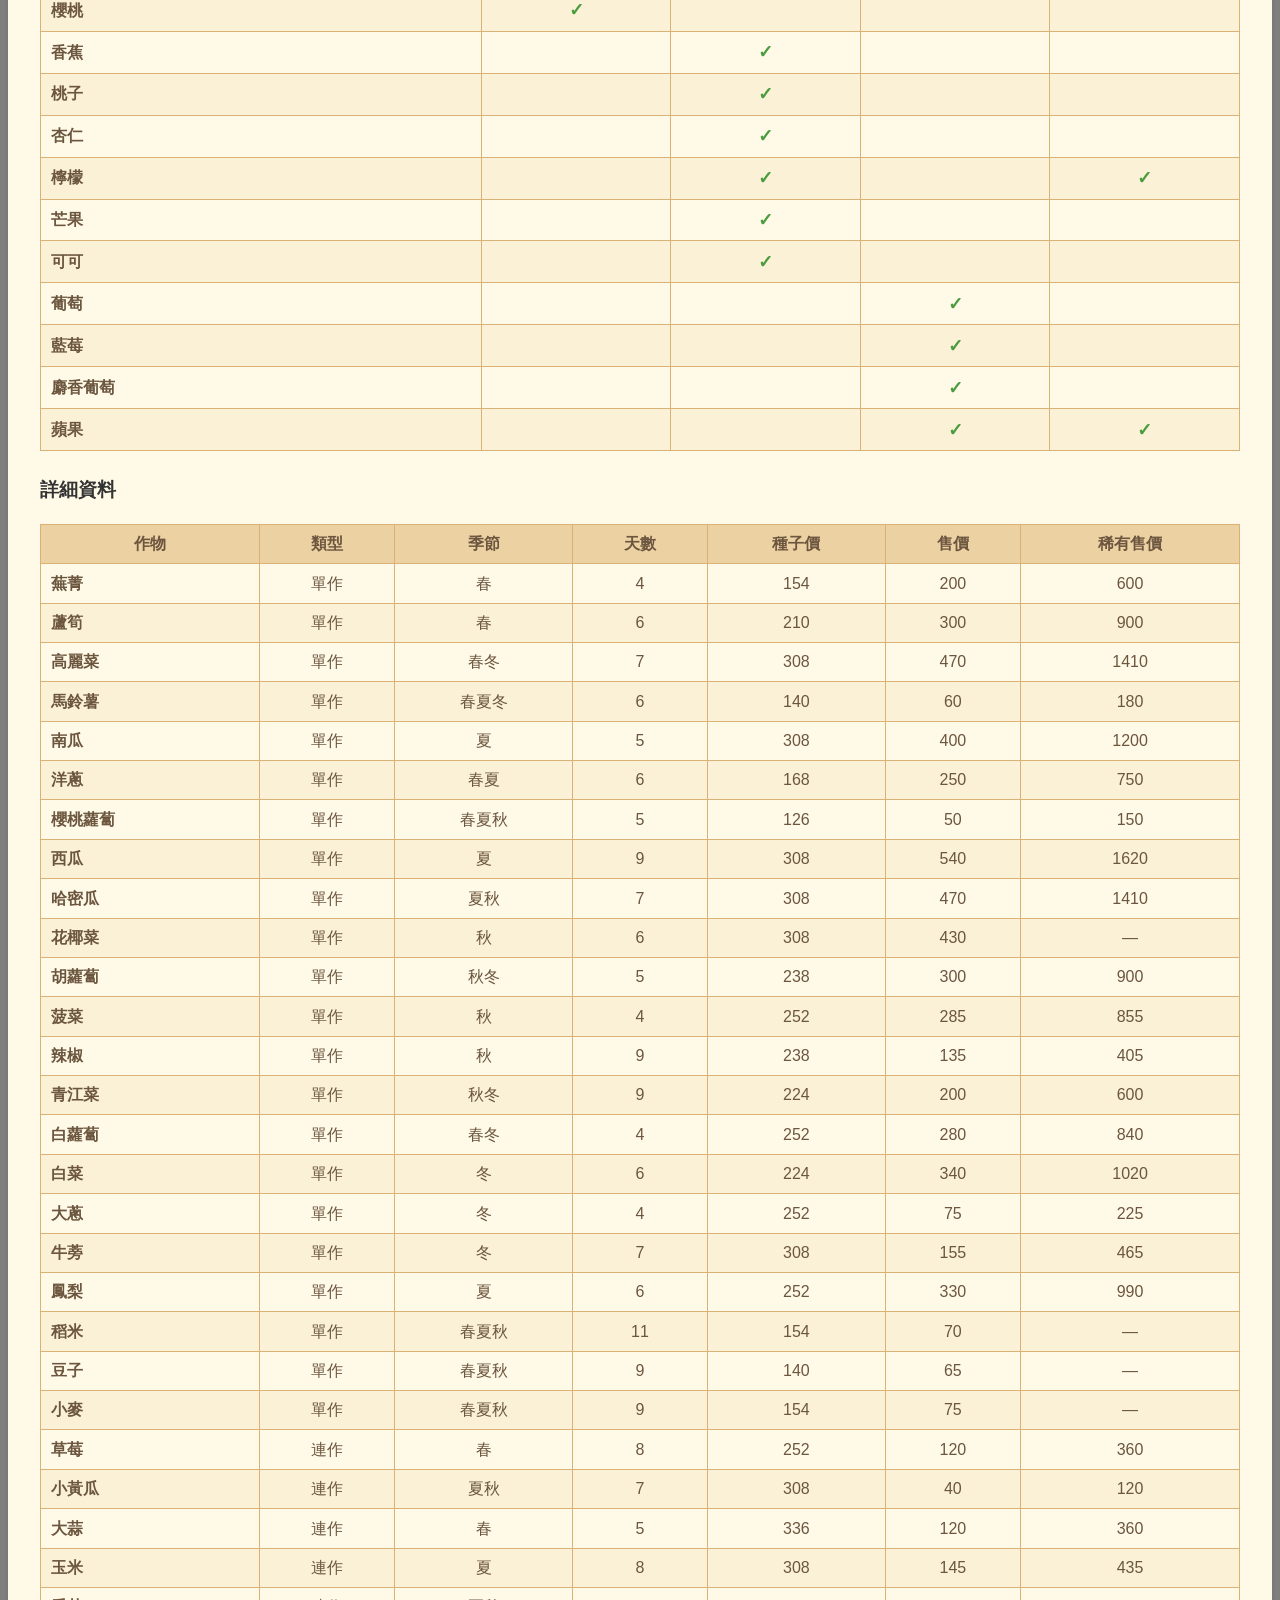
==== commit 8472c51f: "新增日常料理推薦區塊 - 依效果分組：澆水稀有作物 UP、撫摸稀有副產品 UP、採集數量翻倍、補體力 - 每道料理列出效果等級、材料與材料季節、取得方式 - 資料整理自風之繁華市集 facebook " ====
--- a/index.html
+++ b/index.html
@@ -19,6 +19,7 @@
                 <li><a href="#calendar">行事曆</a></li>
                 <li><a href="#residents">居民送禮</a></li>
                 <li><a href="#cooking">賺錢料理</a></li>
+                <li><a href="#daily">日常料理</a></li>
                 <li><a href="#crops">作物</a></li>
                 <li><a href="#windmill">風車加工</a></li>
                 <li><a href="#fishing">釣魚與捕蟲</a></li>
@@ -84,6 +85,17 @@
                 </div>
                 <div id="cooking-tips">
                     <!-- JavaScript 生成製作建議 -->
+                </div>
+            </div>
+        </section>
+
+        <!-- 日常料理 -->
+        <section>
+            <div class="content" id="daily">
+                <h2>日常料理</h2>
+                <p class="data-source" id="daily-source"></p>
+                <div id="daily-categories">
+                    <!-- JavaScript 生成日常料理推薦 -->
                 </div>
             </div>
         </section>
--- a/styles.css
+++ b/styles.css
@@ -365,6 +365,19 @@
   font-size: 1.1rem;
 }
 
+/* 日常料理 */
+.daily-table td:nth-child(3),
+.daily-table td:nth-child(4) {
+  text-align: left;
+  white-space: normal; /* 材料與取得方式可換行 */
+  min-width: 10rem;
+}
+
+.ingredient-season {
+  font-size: 0.8rem;
+  color: #8a7a5f;
+}
+
 /* 選到的季節欄位 */
 .data-table .season-current {
   background-color: #6bbf5933;
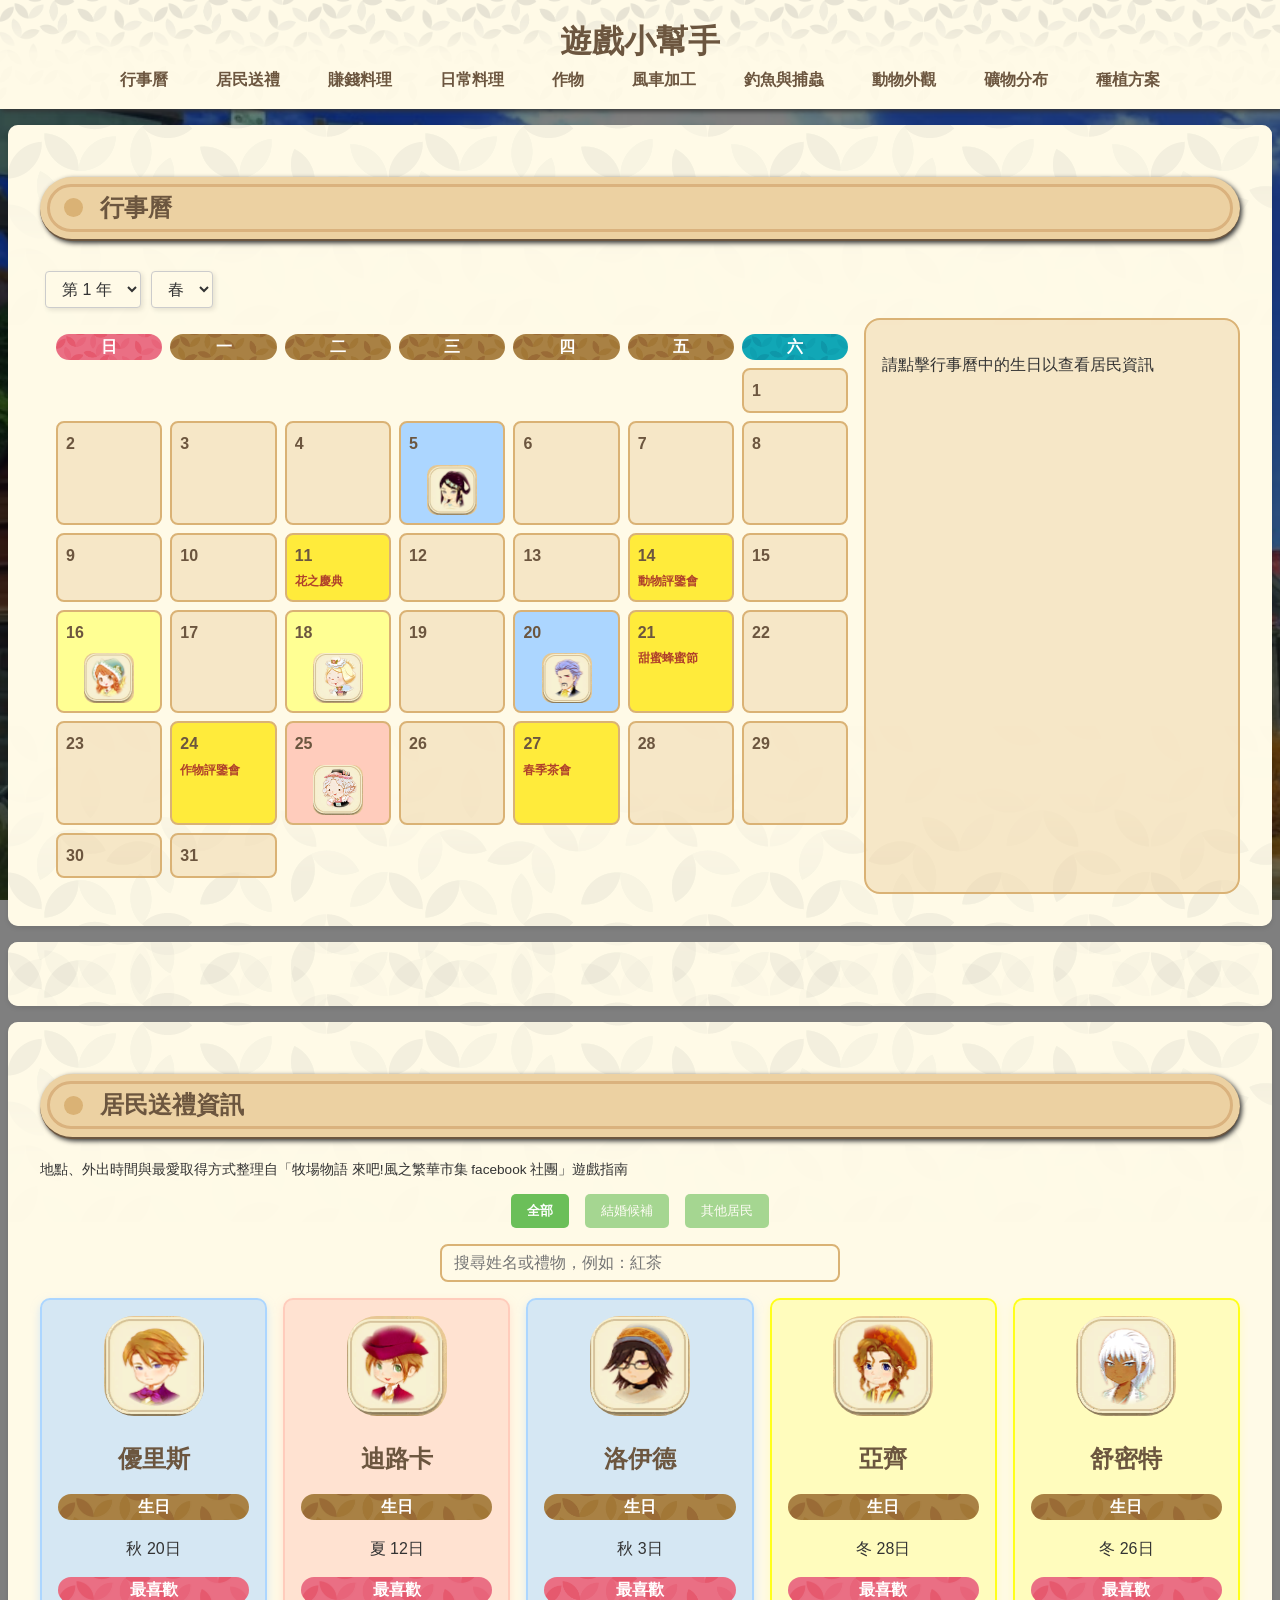
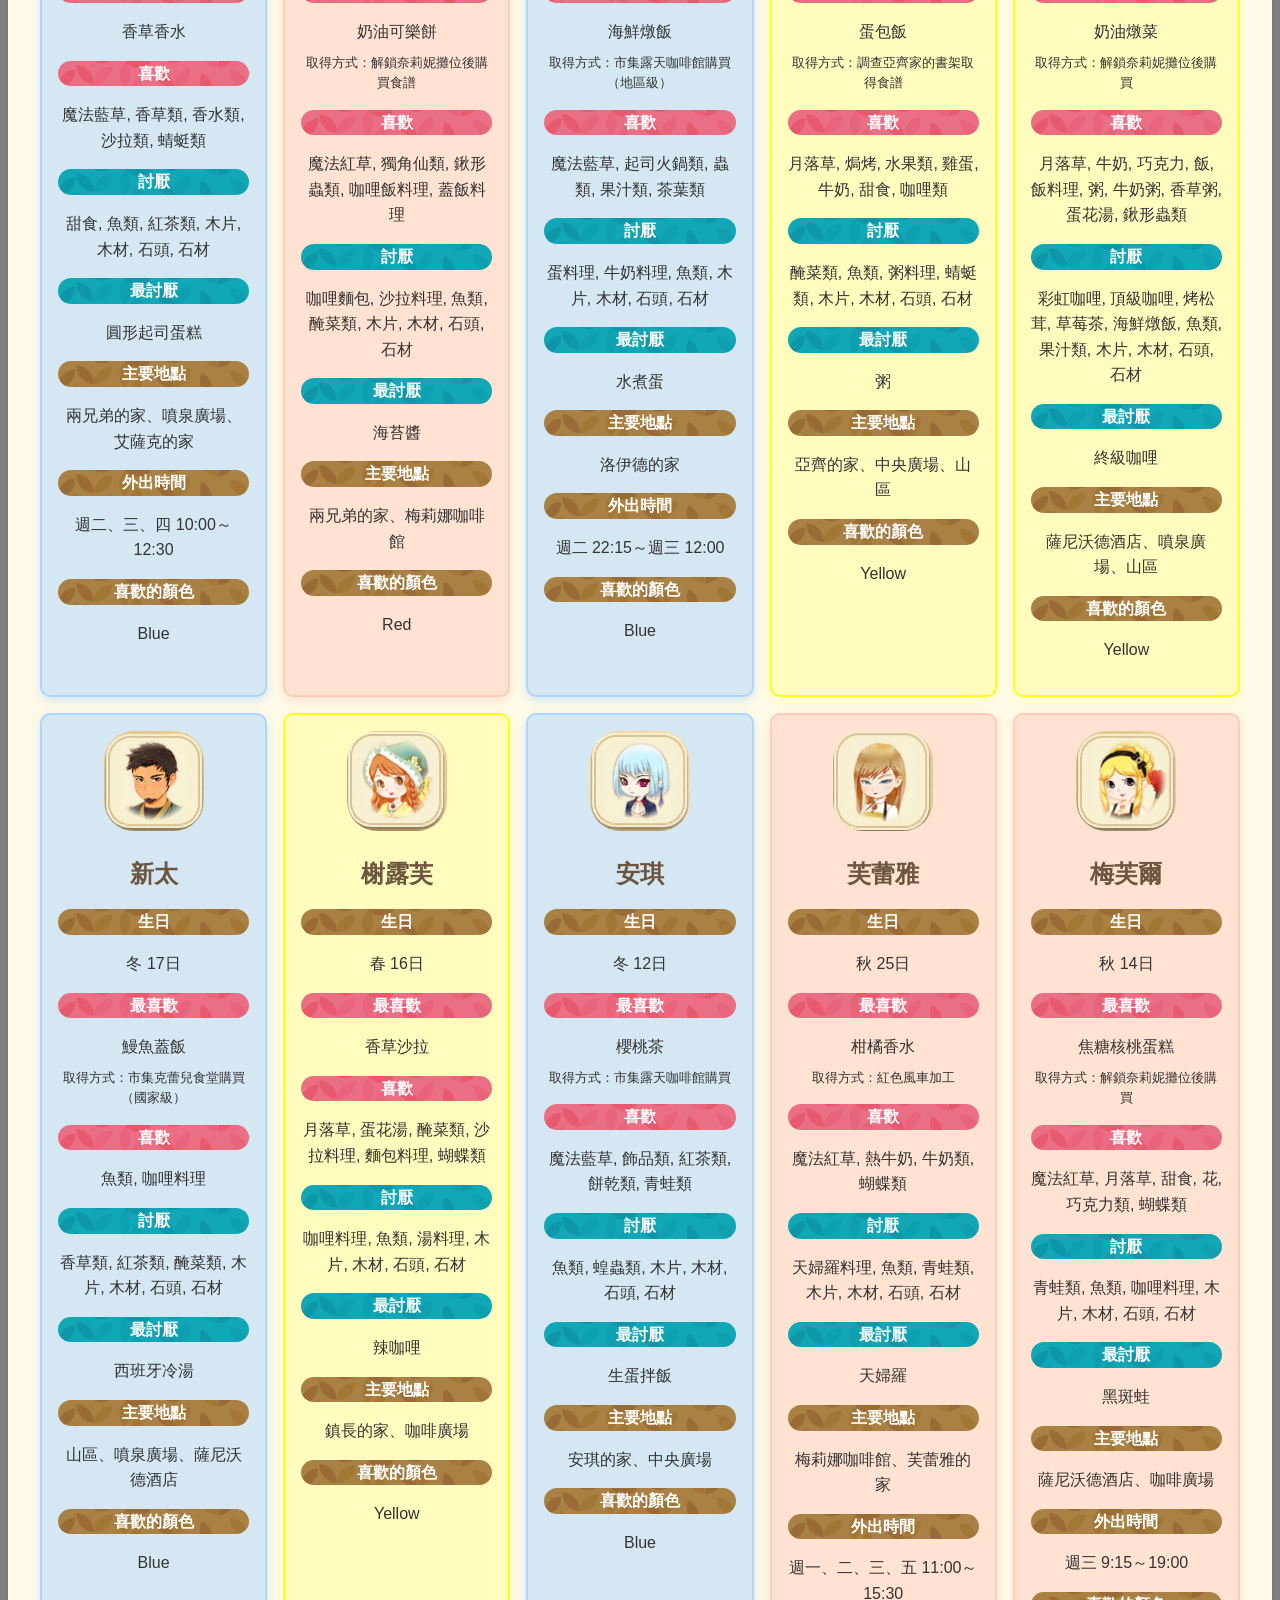
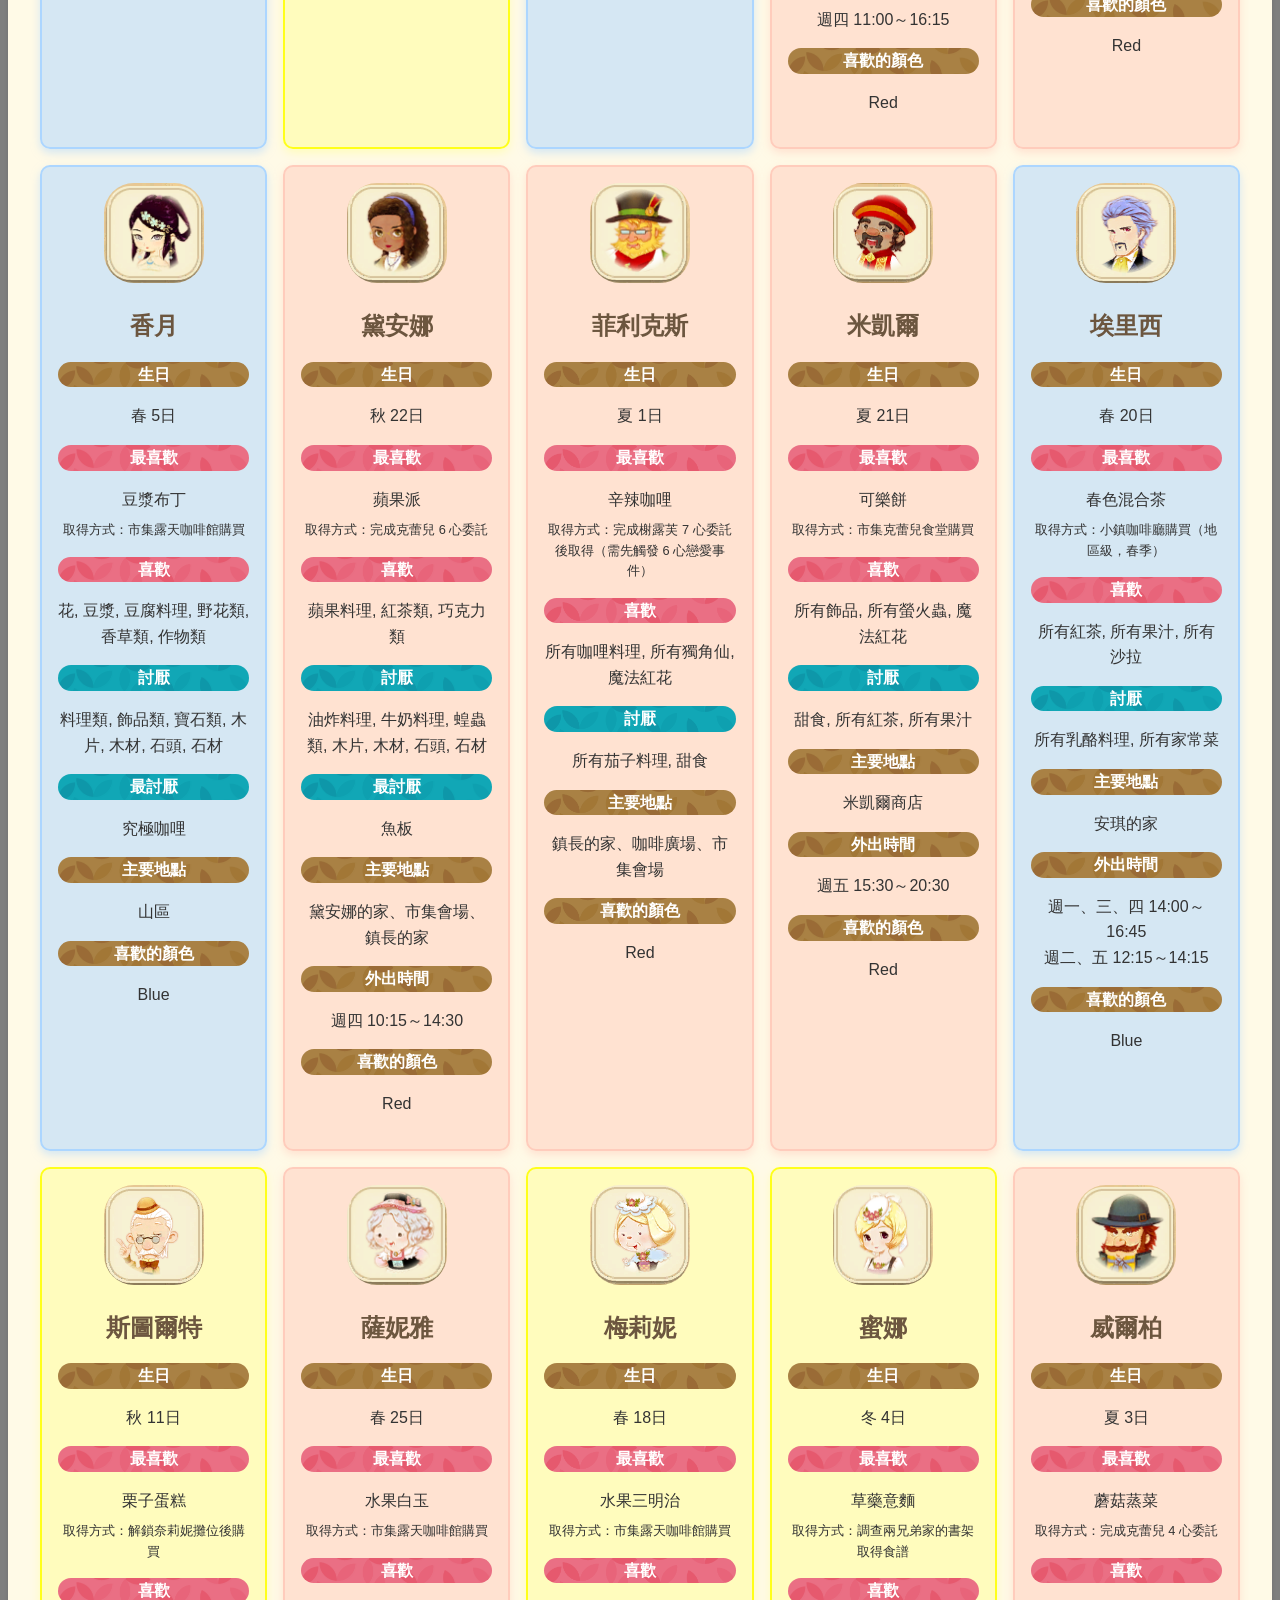
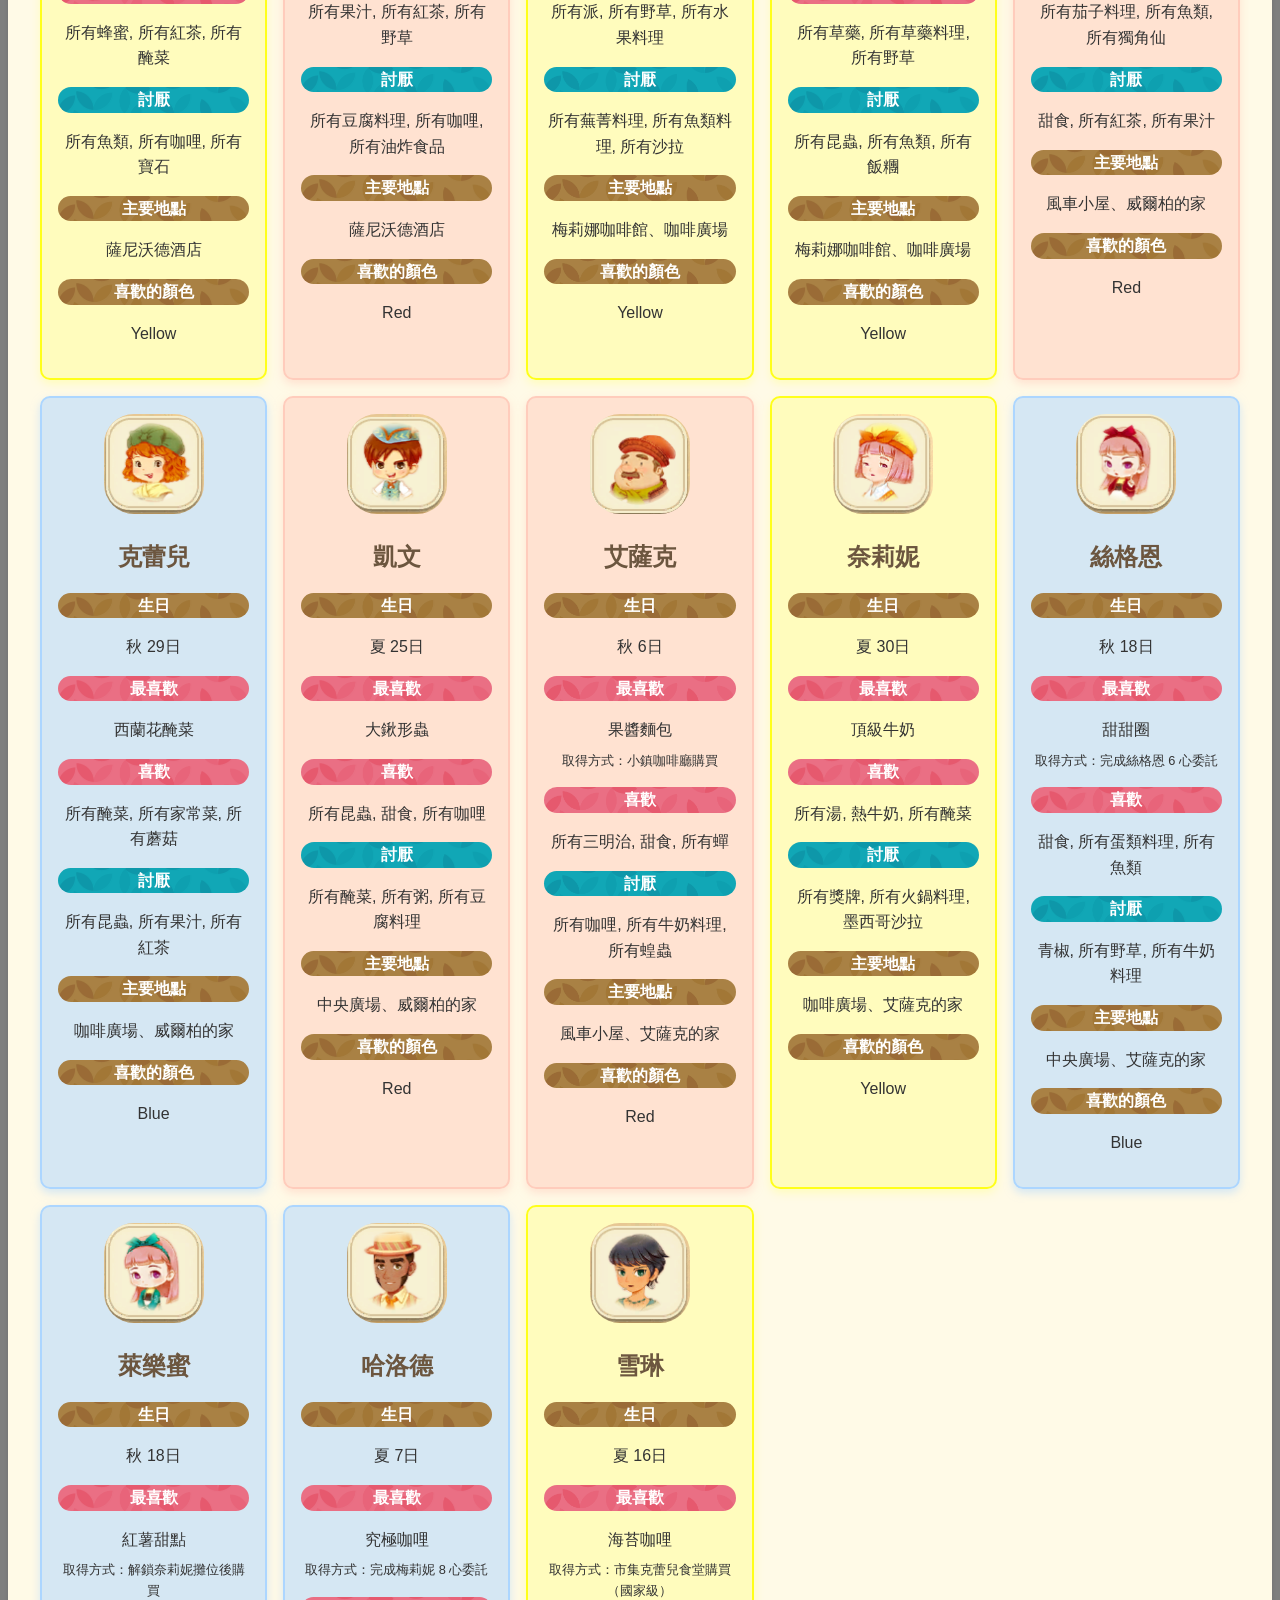
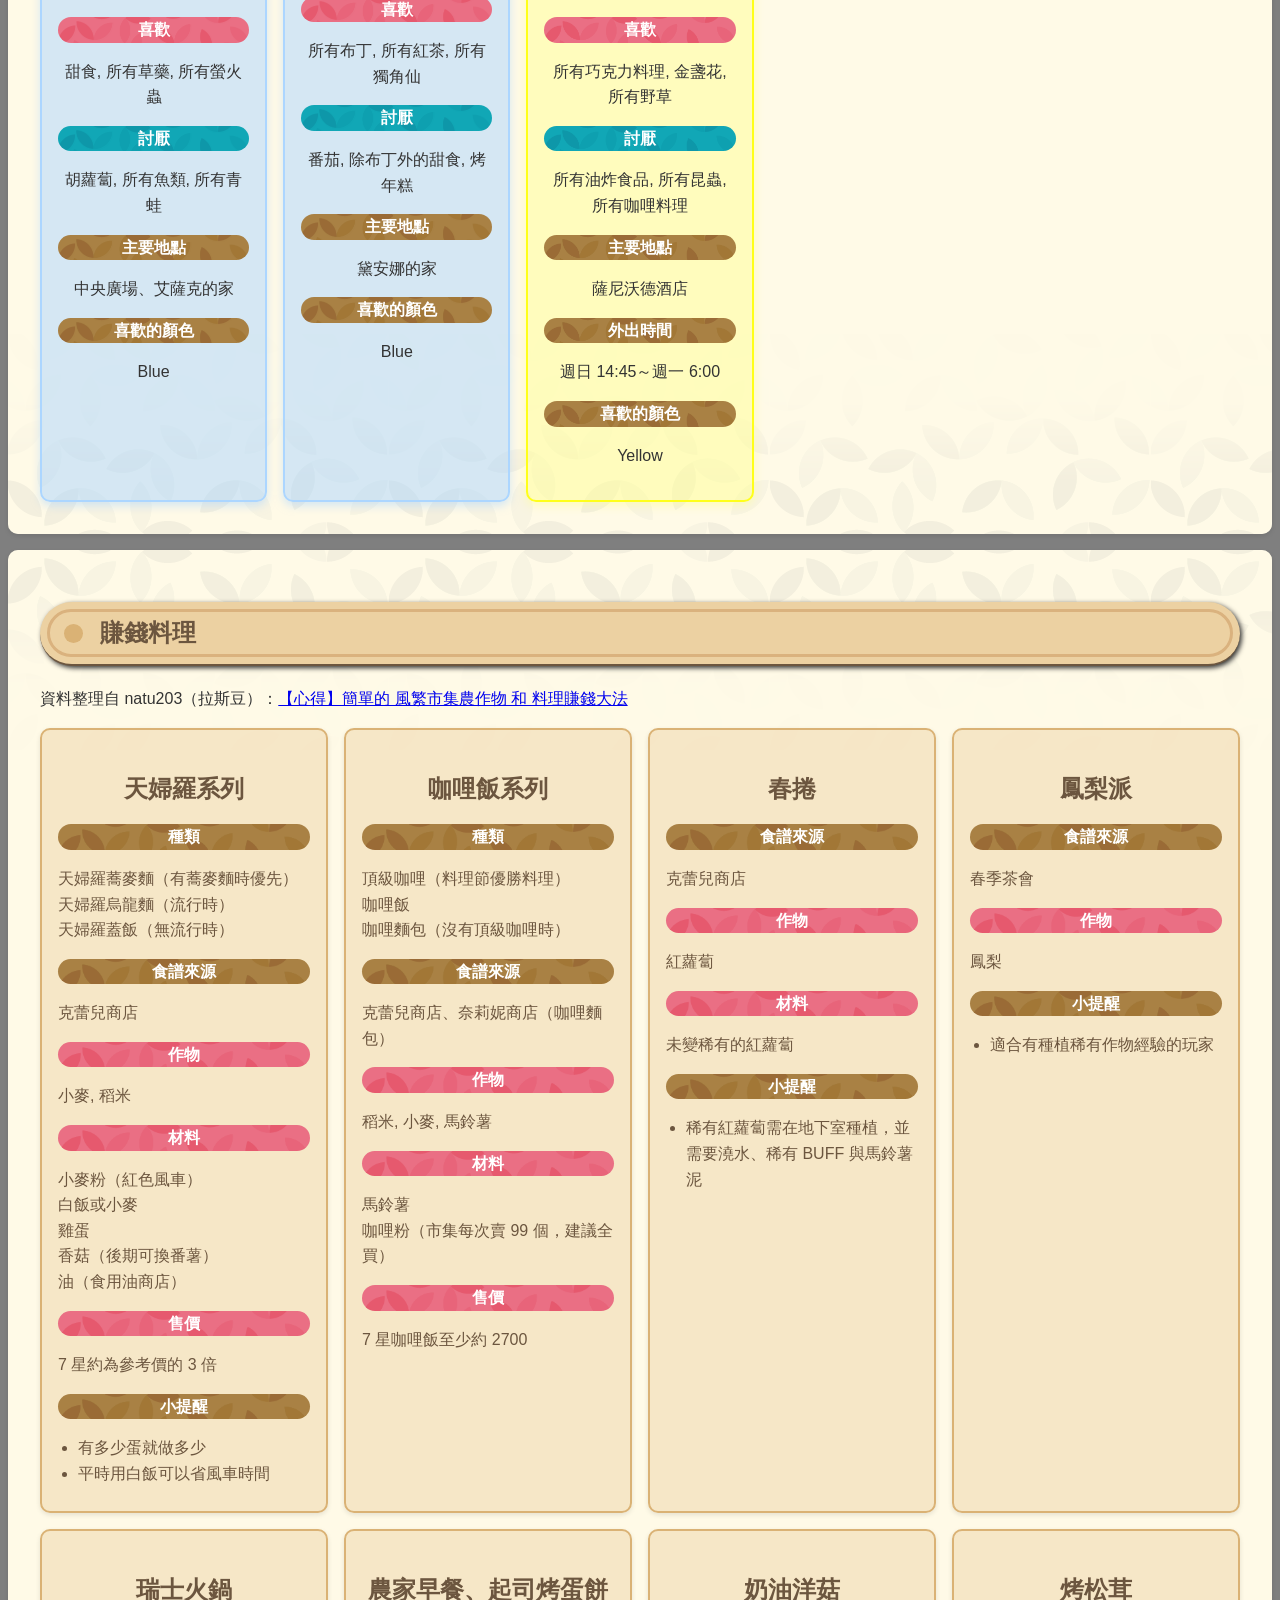
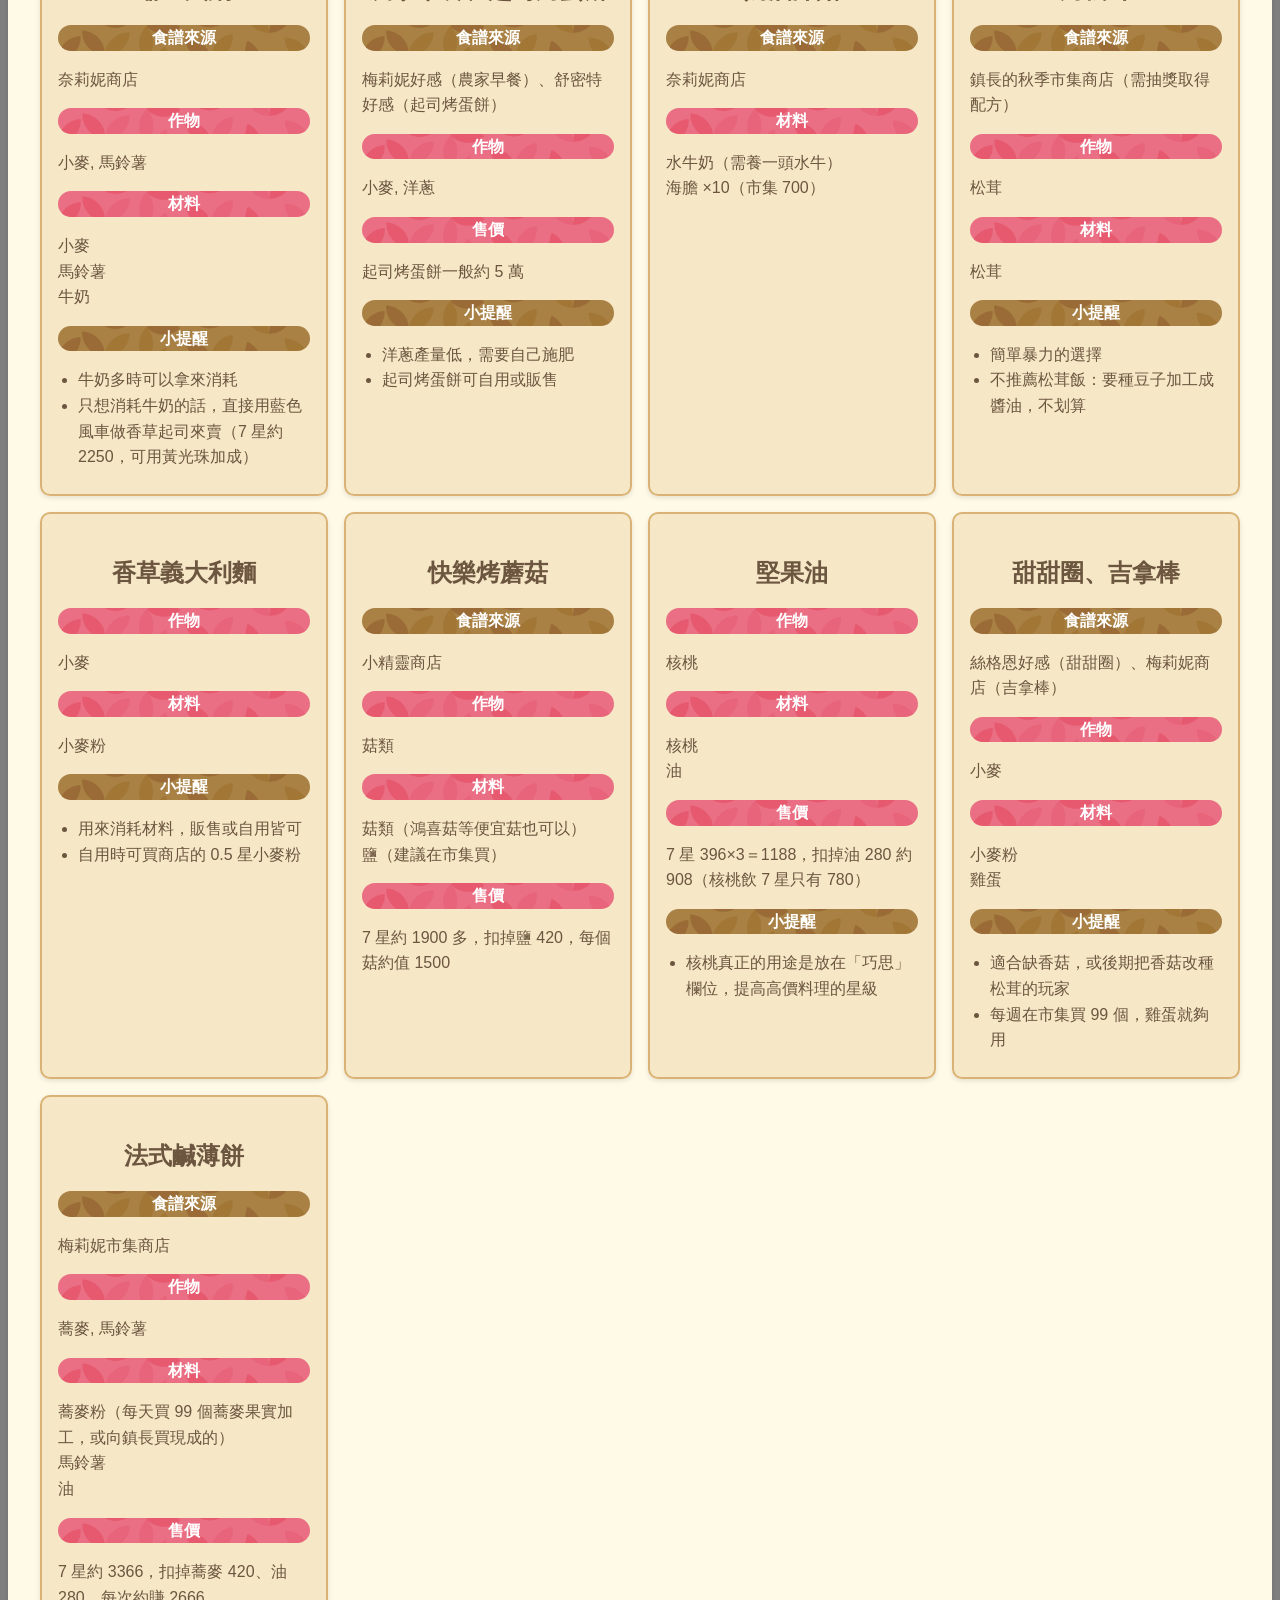
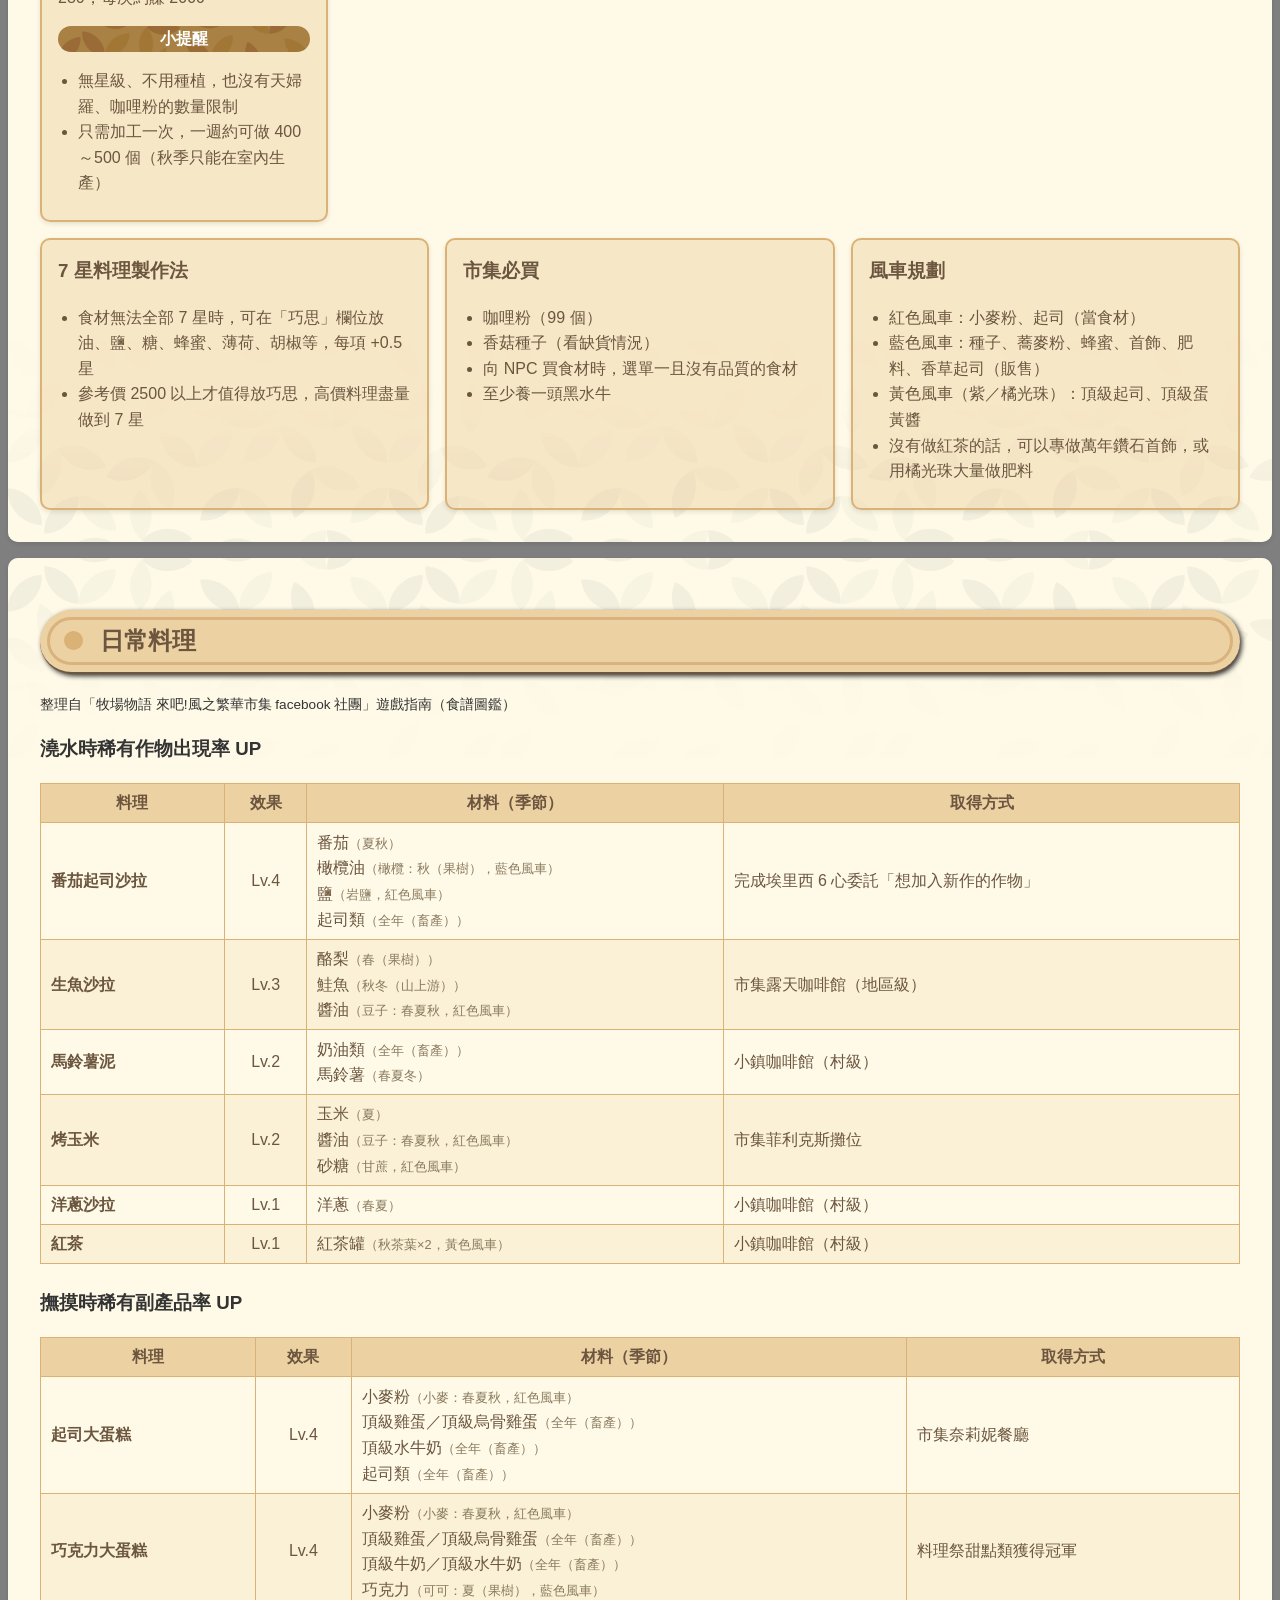
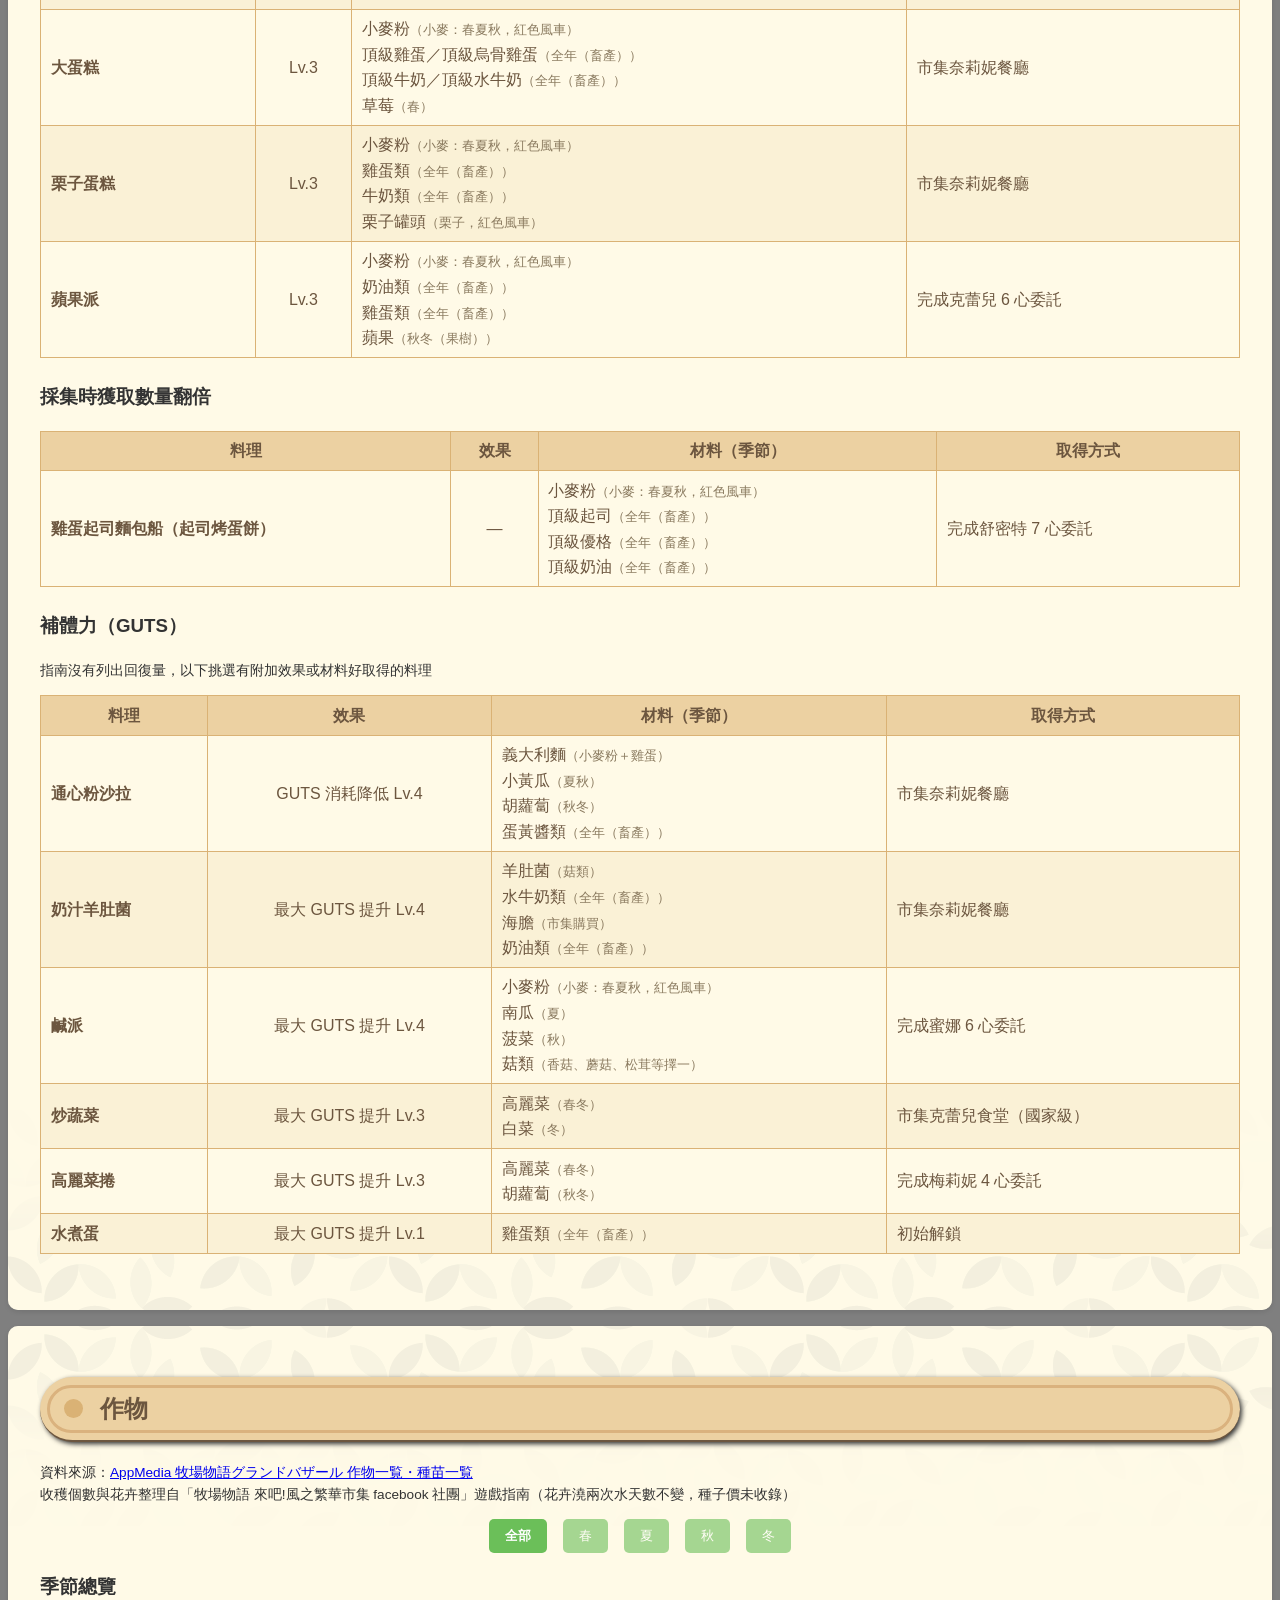
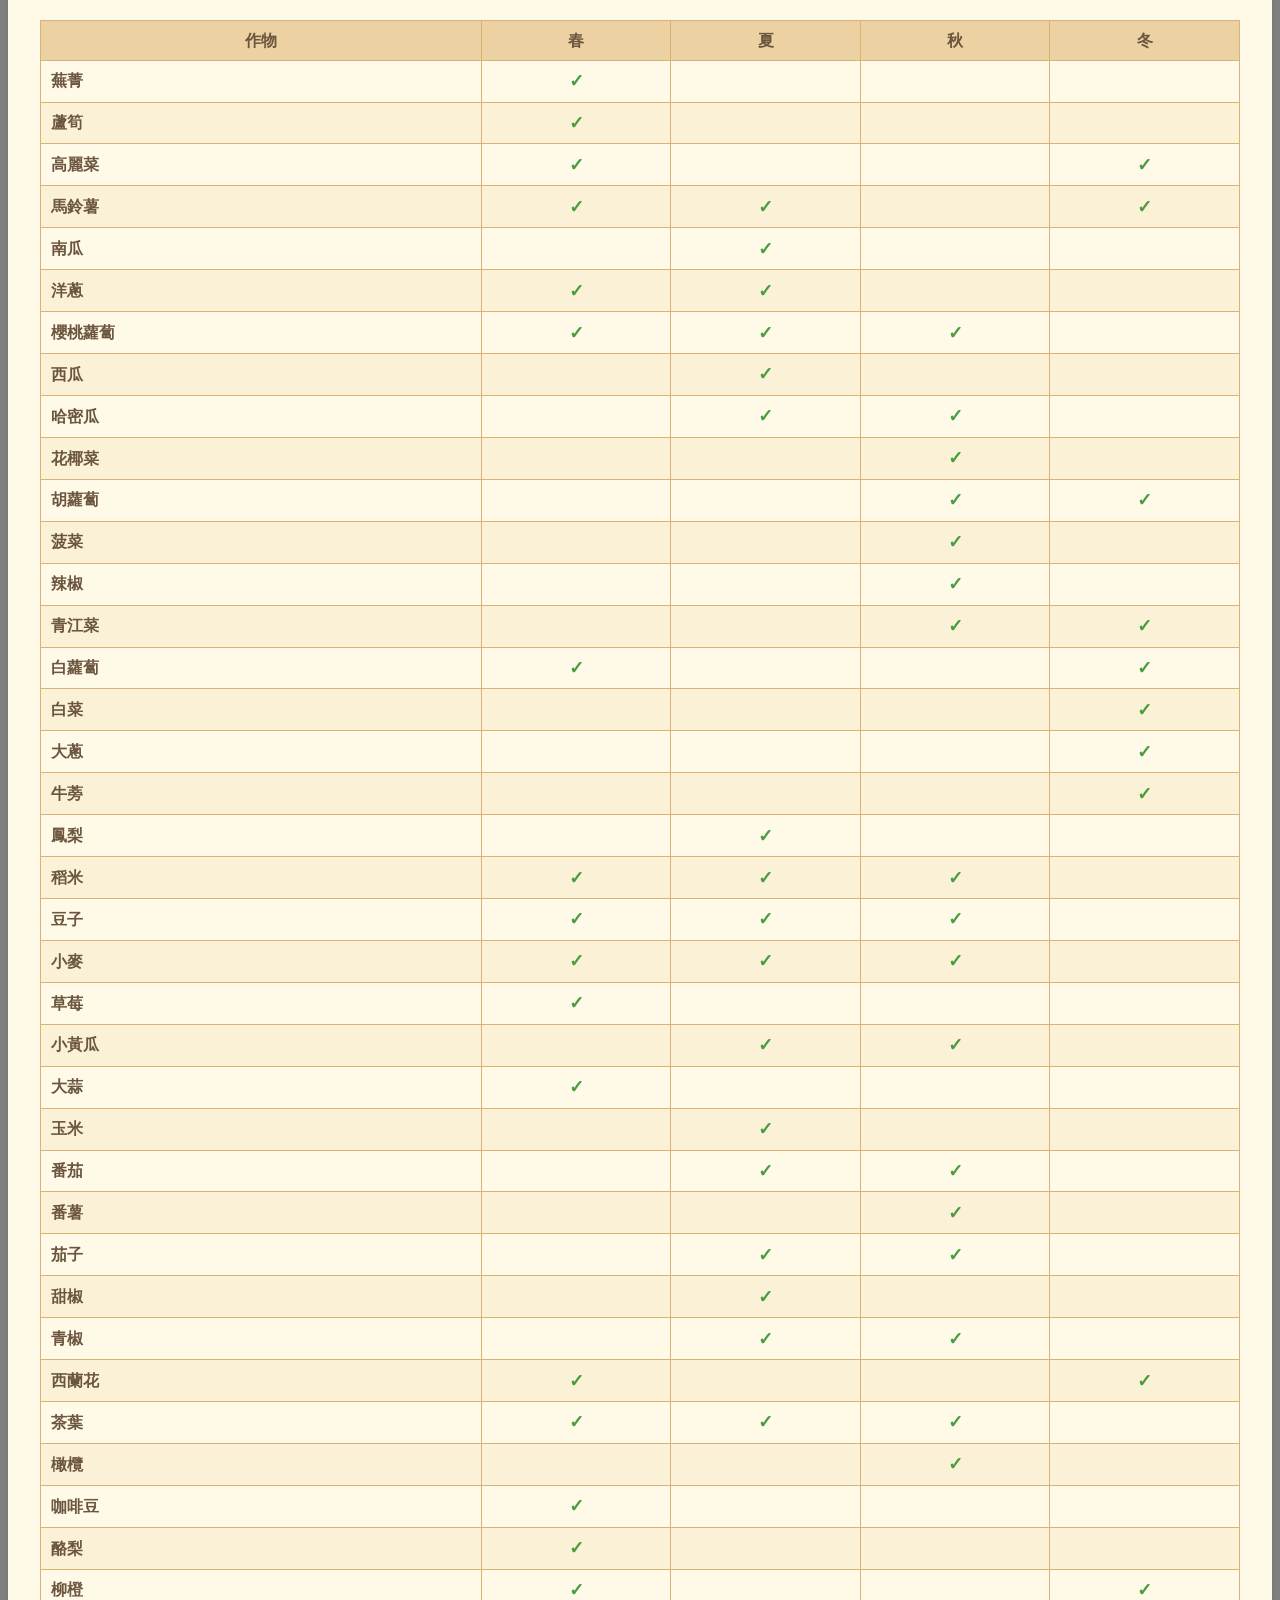
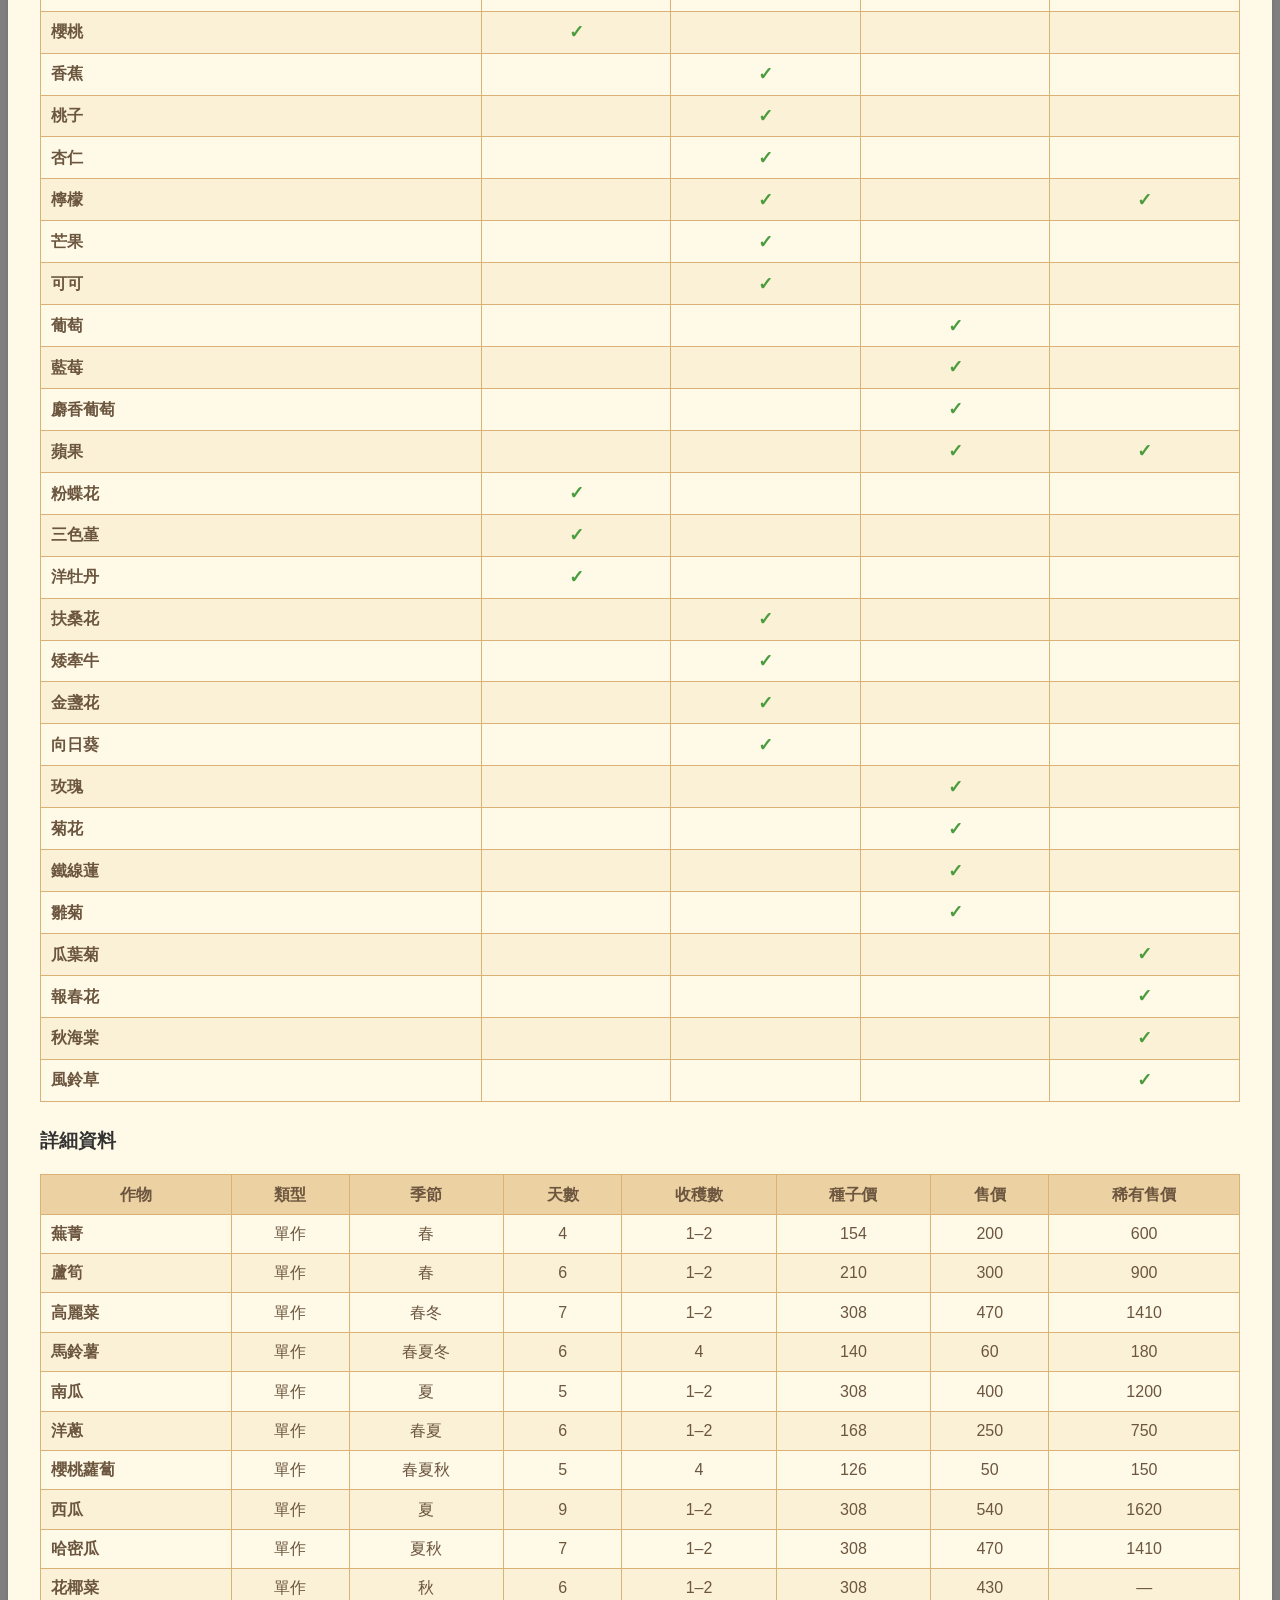
==== commit 77a70be2: "新增種植方案獨立頁面 - 四季溫室／外田配置、預估收成與每季料理目標 - 31 天逐日工作表，可勾選並記錄進度 - 前提條件、結論與料理售價表 - 首頁導覽列加入連結  Co-Authored-By:" ====
--- a/index.html
+++ b/index.html
@@ -25,6 +25,7 @@
                 <li><a href="#fishing">釣魚與捕蟲</a></li>
                 <li><a href="#animals">動物外觀</a></li>
                 <li><a href="#minerals">礦物分布</a></li>
+                <li><a href="farm-plan.html">種植方案</a></li>
             </ul>
         </nav>
     </header>
--- a/styles.css
+++ b/styles.css
@@ -616,3 +616,139 @@
   border-color: #666;
   box-shadow: 2px 2px 10px rgba(0, 0, 0, 0.3);
 }
+
+/* 種植方案頁 */
+#plan-season-tabs button {
+  opacity: 0.6;
+}
+
+#plan-season-tabs button.active {
+  opacity: 1;
+  font-weight: bold;
+}
+
+.plan-cards {
+  display: grid;
+  grid-template-columns: repeat(auto-fit, minmax(260px, 1fr));
+  gap: 1rem;
+  margin: 1rem 0;
+}
+
+.plan-cards h3 {
+  margin-top: 0;
+}
+
+.plan-cards .item-note {
+  display: block;
+}
+
+.recipe-ingredients {
+  text-align: left !important;
+  white-space: normal !important;
+}
+
+.schedule-tools {
+  display: flex;
+  flex-wrap: wrap;
+  gap: 0.75rem;
+  align-items: center;
+  margin-bottom: 1rem;
+  color: #6c563f;
+}
+
+.schedule-tools input {
+  width: 4em;
+  padding: 0.25rem 0.4rem;
+  border: 1px solid #dab275;
+  border-radius: 5px;
+  font: inherit;
+}
+
+.schedule-tools button {
+  background: #6bbf59;
+  color: #fff;
+  border: none;
+  padding: 0.4rem 0.9rem;
+  border-radius: 5px;
+  cursor: pointer;
+}
+
+.schedule-tools button:hover {
+  background: #4a9c3e;
+}
+
+#schedule-days {
+  display: grid;
+  grid-template-columns: repeat(auto-fill, minmax(240px, 1fr));
+  gap: 0.75rem;
+}
+
+.schedule-day {
+  background-color: #ecd1a240;
+  border: 2px solid #dab275;
+  border-radius: 10px;
+  padding: 0.6rem 0.8rem;
+  color: #6c563f;
+  scroll-margin-top: 8rem;
+}
+
+.schedule-day.quiet {
+  opacity: 0.7;
+}
+
+.schedule-day.today {
+  background-color: #fff1b8;
+  border-color: #e0a800;
+}
+
+.schedule-day-title {
+  display: flex;
+  justify-content: space-between;
+  align-items: baseline;
+  margin-bottom: 0.3rem;
+}
+
+.schedule-day-title span,
+.schedule-water,
+.schedule-task small {
+  font-size: 0.8rem;
+}
+
+.schedule-task {
+  display: grid;
+  grid-template-columns: auto auto 1fr;
+  gap: 0.5rem;
+  align-items: start;
+  padding: 0.25rem 0;
+  border-top: 1px dashed #dab275;
+  cursor: pointer;
+}
+
+.schedule-task small {
+  display: block;
+}
+
+.schedule-task.done > span:last-child {
+  text-decoration: line-through;
+  opacity: 0.6;
+}
+
+.area-tag {
+  font-size: 0.75rem;
+  padding: 0 0.4rem;
+  border-radius: 4px;
+  color: #fff;
+  white-space: nowrap;
+}
+
+.area-tag.gh {
+  background-color: #4a9c3e;
+}
+
+.area-tag.field {
+  background-color: #a0743a;
+}
+
+.area-tag.log {
+  background-color: #7a5aa0;
+}
